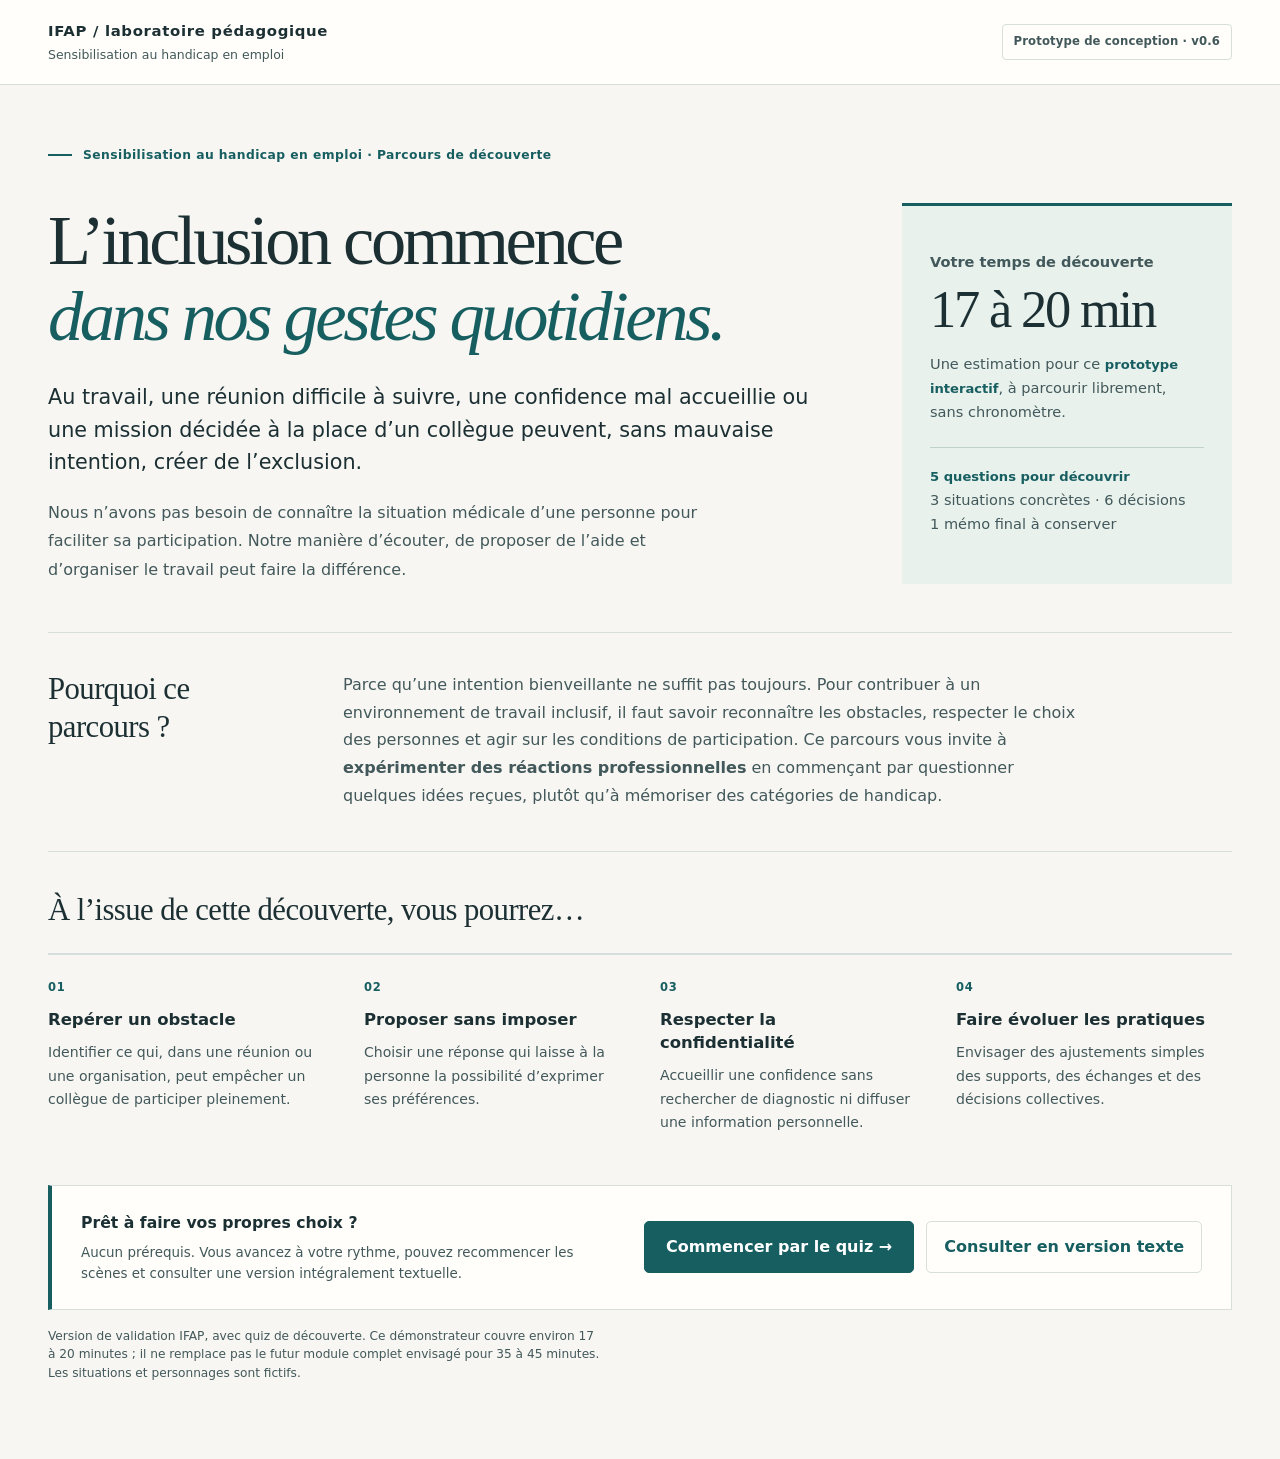
==== index.html @ 066749d4 "Intégrer un quiz de découverte accessible inspiré du diagnostic Kahoot de Jérôme (v0.6)" ====
<!doctype html>
<html lang="fr">
<head>
<meta name="robots" content="noindex,nofollow,noarchive">
<meta name="referrer" content="strict-origin-when-cross-origin">
<meta charset="utf-8">
<meta name="viewport" content="width=device-width,initial-scale=1">
<meta name="color-scheme" content="light">
<meta name="description" content="Prototype IFAP : trois simulations inclusives sur les réflexes professionnels face au handicap, avec alternative textuelle accessible.">
<title>Les gestes qui incluent · laboratoire IFAP v0.6</title>
<style>
/* ======================================================================
   IFAP • v0.4 — système visuel éditorial et accessible
   Organisation : fondations → chrome → lecture → simulation → états → RWD
   Sans ressources réseau, polices payantes ni effets décoratifs superflus.
   ====================================================================== */
:root {
  color-scheme: light;
  --canvas: #f7f6f2;
  --surface: #fffefa;
  --surface-muted: #f0f2ed;
  --ink: #1c3034;
  --ink-soft: #42585a;
  --brand: #175e61;
  --brand-hover: #104c4e;
  --brand-wash: #e8f1ec;
  --border: #d6dfdb;
  --warning: #704c20;
  --warning-wash: #fcf3e5;
  --positive: #195949;
  --positive-wash: #e9f3ec;
  --focus: #a04f05;
  --radius: 13px;
  --max-width: 1240px;
  --font-ui: 'Segoe UI', system-ui, -apple-system, BlinkMacSystemFont, Arial, sans-serif;
  --font-display: 'Iowan Old Style', 'Palatino Linotype', Georgia, serif;
}
*, *::before, *::after { box-sizing: border-box; }
html { scroll-behavior: smooth; }
body { margin: 0; background: var(--canvas); color: var(--ink); font: 400 16px/1.65 var(--font-ui); }
button, input { font: inherit; }
button { cursor: pointer; }
button:disabled { cursor: not-allowed; }
a { color: var(--brand); text-underline-offset: .2em; text-decoration-thickness: 1px; }
a:hover { text-decoration-thickness: 2px; }
:where(a, button, summary):focus-visible { outline: 3px solid var(--focus); outline-offset: 4px; }
[hidden] { display: none !important; }
h1, h2, h3, p { margin-top: 0; }
p { max-width: 72ch; }
h1, h2 { text-wrap: balance; }
.sr-only { position: absolute !important; width: 1px; height: 1px; padding: 0; margin: -1px; overflow: hidden; clip: rect(0, 0, 0, 0); white-space: nowrap; border: 0; }
.skip { position: absolute; top: 0; left: -9999px; padding: 12px 16px; background: #fff; z-index: 50; }
.skip:focus { left: 12px; top: 12px; }

/* En-tête sobre : aucune imitation du logo institutionnel. */
.topbar { background: var(--surface); border-bottom: 1px solid var(--border); }
.bar-inner { max-width: var(--max-width); margin: auto; padding: 19px 28px; display: flex; justify-content: space-between; align-items: center; gap: 20px; }
.brand { display: flex; flex-direction: column; gap: 1px; }
.brand strong { display: block; color: var(--ink); font-size: .93rem; letter-spacing: .045em; font-weight: 780; }
.brand small { display: block; color: var(--ink-soft); font-size: .78rem; }
.version { display: inline-block; color: var(--ink-soft); font-size: .73rem; font-weight: 680; border: 1px solid var(--border); border-radius: 4px; padding: 7px 11px; letter-spacing: .01em; white-space: nowrap; }

/* Introduction éditoriale. */
main { max-width: var(--max-width); margin: 0 auto; padding: 51px 28px 76px; }
.introhead { display: grid; grid-template-columns: minmax(0, 1fr) 246px; align-items: end; gap: 40px; margin: 0 0 34px; }
.kicker { display: flex; align-items: center; gap: 13px; color: var(--brand); font-size: .76rem; font-weight: 750; letter-spacing: .035em; text-transform: none; }
.kicker::before { content: ''; flex: 0 0 27px; height: 2px; background: var(--brand); }
h1 { max-width: 830px; margin: 15px 0 20px; color: var(--ink); font: 400 clamp(3rem, 5.2vw, 5.25rem)/1.08 var(--font-display); letter-spacing: -.047em; }
h1 em { color: var(--brand); font-weight: 400; }
.sub { color: var(--ink-soft); margin: 0; font-size: clamp(1rem, 1.35vw, 1.12rem); line-height: 1.75; max-width: 66ch; }
.access-settings { position: relative; max-width: 270px; justify-self: end; width: 100%; z-index: 10; }
.access-settings summary { list-style: none; padding: 14px 17px; border: 1px solid var(--border); border-radius: 8px; background: var(--surface); color: var(--ink); font-size: .83rem; font-weight: 700; user-select: none; cursor: pointer; }
.access-settings summary::-webkit-details-marker { display: none; }
.access-settings summary::after { content: '⌄'; float: right; font-size: 1.2em; color: var(--brand); margin-left: 12px; line-height: 1; }
.access-settings[open] summary { border-bottom-left-radius: 0; border-bottom-right-radius: 0; border-color: var(--brand); }
.access-settings[open] summary::after { content: '⌃'; }
.tools { background: var(--surface); border: 1px solid var(--brand); border-top: 0; border-radius: 0 0 8px 8px; padding: 8px; display: grid; gap: 6px; }
.tool { padding: 10px 12px; min-height: 43px; text-align: left; border: 1px solid transparent; border-radius: 6px; color: var(--ink); background: transparent; font-size: .84rem; font-weight: 600; }
.tool:hover { background: var(--surface-muted); }
.tool[aria-pressed='true'] { background: var(--brand-wash); border-color: var(--brand); color: var(--brand); }
.tool[aria-pressed='true']::before { content: '✓'; margin-right: 8px; }

/* Avancement sans cartes, étapes assimilables à un sommaire. */
.progress { display: grid; grid-template-columns: 240px minmax(0, 1fr); align-items: center; gap: 30px; padding: 17px 0 14px; border-top: 1px solid var(--border); margin: 0; }
.progress-left strong { display: block; color: var(--ink); font-size: .91rem; font-weight: 730; }
.progress-left span { display: block; margin-top: 1px; color: var(--ink-soft); font-size: .78rem; }
.track { height: 5px; background: #dfe6e1; border-radius: 3px; overflow: hidden; }
.fill { height: 100%; width: 0; background: var(--brand); transition: width .25s ease; }
.chapters { display: grid; grid-template-columns: repeat(4, minmax(0, 1fr)); gap: 0; border-top: 1px solid var(--border); border-bottom: 1px solid var(--border); margin: 9px 0 31px; }
.chapter { position: relative; min-height: 83px; border: 0; border-bottom: 3px solid transparent; border-radius: 0; background: transparent; padding: 14px 18px 15px 0; display: flex; flex-direction: column; align-items: flex-start; justify-content: flex-end; gap: 3px; text-align: left; color: var(--ink-soft); font-size: .95rem; font-weight: 650; }
.chapter::before { content: attr(data-index); font-size: .72rem; font-weight: 720; letter-spacing: .08em; color: var(--ink-soft); }
.chapter:hover { background: rgba(23,94,97,.035); color: var(--ink); }
.chapter[aria-current='step'] { color: var(--brand); border-bottom-color: var(--brand); font-weight: 770; }
.chapter[aria-current='step']::before { color: var(--brand); }
.chapter[data-completed='true']::after { content: '✓'; position: absolute; top: 13px; right: 18px; color: var(--positive); font-size: .86rem; }

/* Panneau principal et visuel : moins d'effet « empilement de cartes ». */
.layout { display: grid; grid-template-columns: minmax(0,1fr) 245px; align-items: start; gap: 30px; }
.card { background: var(--surface); border: 1px solid var(--border); border-radius: var(--radius); overflow: hidden; min-width: 0; box-shadow: 0 14px 38px rgba(27,55,50,.045); }
.cardtop { display: flex; flex-wrap: wrap; justify-content: space-between; gap: 12px; padding: 17px 25px; font-size: .79rem; color: var(--ink-soft); border-bottom: 1px solid var(--border); }
.cardtop strong { color: var(--ink); font-weight: 710; }
#stepCount { color: var(--brand); font-weight: 720; }
.visual { position: relative; background: #e7ece8; width: 100%; aspect-ratio: 1100 / 535; min-height: 375px; overflow: hidden; border-bottom: 1px solid var(--border); }
.visual svg { width: 100%; height: 100%; display: block; filter: saturate(.7); }
.visual[data-effect='adapt'] .projector-before, .visual[data-effect='adapt'] .calendar-before { opacity: 0; }
.projector-after, .calendar-after { opacity: 0; }
.visual[data-effect='adapt'] .projector-after, .visual[data-effect='adapt'] .calendar-after { opacity: 1; }
.person .mouth-neu, .person .mouth-smile, .person .mouth-sad { opacity: 0; }
.person[data-emotion='neutral'] .mouth-neu, .person[data-emotion='smile'] .mouth-smile, .person[data-emotion='concern'] .mouth-sad { opacity: 1; }
.person .arm-left, .person .arm-right { transition: transform .24s ease; transform-box: fill-box; }
.person[data-pose='gesture'] .arm-right { transform: rotate(-22deg); transform-origin: 4px 2px; }
.person[data-pose='withdraw'] .arm-right { transform: rotate(14deg); transform-origin: 2px 0; }
.bubble { position: absolute; z-index: 2; left: 4%; top: 22px; width: min(470px, 56%); padding: 17px 21px 18px; background: #fffefa; color: var(--ink); border: 1px solid #bfcfc9; border-radius: 10px; box-shadow: 0 14px 35px rgba(21,49,48,.09); }
.bubble::after { content: ''; position: absolute; left: 44px; bottom: -8px; width: 15px; height: 15px; background: #fffefa; border-right: 1px solid #bfcfc9; border-bottom: 1px solid #bfcfc9; transform: rotate(45deg); }
.bubble[data-side='right'] { left: auto; right: 4%; }
.bubble[data-side='right']::after { left: auto; right: 47px; }
.bubble[data-side='middle'] { left: 28%; }
.bubblelabel { color: var(--brand); font-size: .73rem; font-weight: 720; letter-spacing: .07em; }
.bubble p { margin: 7px 0 0; font-size: clamp(.98rem, 1.48vw, 1.25rem); line-height: 1.46; font-weight: 630; }
.scene-sign { position: absolute; bottom: 15px; right: 17px; color: #fff; background: rgba(26,55,59,.86); border-radius: 3px; padding: 6px 9px; font-size: .72rem; }

/* Zone de lecture et décisions : une colonne, scan visuel immédiat. */
.content { padding: 29px 34px 34px; }
.scene-kicker { color: var(--brand); font-weight: 760; font-size: .73rem; letter-spacing: .025em; text-transform: none; }
.step-title { margin: 8px 0 9px; color: var(--ink); font: 400 clamp(1.75rem,2.35vw,2.25rem)/1.23 var(--font-display); letter-spacing: -.024em; max-width: 32ch; }
.help { margin: 9px 0 22px; color: var(--ink-soft); font-size: .93rem; line-height: 1.66; max-width: 67ch; }
/* Les répliques graphiques ont un double DOM, conservé pour les lecteurs d'écran. */
.line { position: absolute !important; width: 1px; height: 1px; overflow: hidden; clip: rect(0,0,0,0); white-space: nowrap; margin: -1px; padding: 0; border: 0; }
.text-mode .line { position: static !important; width: auto; height: auto; clip: auto; white-space: normal; overflow: visible; margin: 16px 0; padding: 18px 20px; border: 1px solid var(--border); border-left: 3px solid var(--brand); border-radius: 6px; background: var(--surface-muted); }
.text-mode .line strong { color: var(--brand); }
.text-mode .line p { margin: 5px 0 0; }
.choices { display: grid; grid-template-columns: 1fr; gap: 10px; margin-top: 16px; }
.choice { display: grid; grid-template-columns: 49px minmax(0,1fr) 22px; align-items: center; gap: 14px; width: 100%; min-height: 76px; text-align: left; padding: 16px 20px; border: 1px solid var(--border); border-radius: 9px; background: var(--surface); color: var(--ink); font-size: .97rem; line-height: 1.52; font-weight: 600; }
.choice::after { content: '→'; color: var(--brand); font-size: 1.2rem; font-weight: 400; }
.choice:hover { border-color: var(--brand); background: #f1f6f2; }
.choice:active { background: var(--brand-wash); }
.choice .tag { display: inline-flex; width: 39px; height: 39px; justify-content: center; align-items: center; border: 1px solid var(--border); border-radius: 50%; color: var(--brand); background: transparent; font-size: .84rem; font-weight: 760; }
.choice[data-explored='true'] .tag { background: var(--brand-wash); border-color: #9cbcb2; }
.choice[data-explored='true']::after { content: '↺'; }
.actions { display: flex; align-items: center; gap: 10px; flex-wrap: wrap; margin-top: 25px; }
.button { min-height: 48px; border-radius: 7px; padding: 12px 19px; background: var(--brand); border: 1px solid var(--brand); color: white; font-size: .9rem; font-weight: 700; }
.button:hover { background: var(--brand-hover); }
.button.secondary { border-color: var(--border); background: transparent; color: var(--brand); }
.button.secondary:hover { background: var(--brand-wash); border-color: var(--brand); }
.feedback { background: var(--positive-wash); border-left: 3px solid var(--positive); border-radius: 3px 9px 9px 3px; padding: 19px 21px; margin: 20px 0 0; }
.feedback.warn { background: var(--warning-wash); border-color: #bd8b42; }
.feedback strong { font-size: 1rem; line-height: 1.4; display: block; }
.feedback p { color: var(--ink); margin: 7px 0 0; font-size: .94rem; }
.note { margin-top: 18px; padding: 20px 22px; background: #f9faf7; border: 1px solid var(--border); border-radius: 9px; }
.note h3 { margin: 0 0 6px; font: 400 1.25rem/1.35 var(--font-display); }
.note p { font-size: .89rem; color: var(--ink-soft); }
.note ul { margin: 9px 0 0; padding-left: 22px; font-size: .93rem; }
.tags { display: flex; flex-wrap: wrap; gap: 9px; padding-top: 18px; }
.tags span { border-left: 2px solid var(--brand); padding: 4px 10px; color: var(--brand); background: var(--brand-wash); font-size: .81rem; font-weight: 650; }
.memo { margin-top: 18px; padding: 24px 25px; background: var(--brand-wash); border-left: 3px solid var(--brand); border-radius: 4px 10px 10px 4px; }
.memo h3 { font: 400 1.55rem/1.32 var(--font-display); margin: 0 0 13px; }
.memo ol { margin: 0; padding-left: 23px; }
.memo li + li { margin-top: 8px; }
.disclaimer { margin-top: 19px; padding: 15px; background: var(--warning-wash); color: var(--warning); border-radius: 6px; font-size: .84rem; }

/* Les repères font office de notes marginales, pas d'un dashboard secondaire. */
.aside { display: flex; flex-direction: column; gap: 0; color: var(--ink-soft); }
.asidecard { padding: 21px 0; border-bottom: 1px solid var(--border); }
.asidecard:first-child { padding-top: 0; }
.asidecard h3 { margin: 0 0 12px; font: 400 1.3rem/1.28 var(--font-display); color: var(--ink); }
.asidecard p, .asidecard li { margin: 0; font-size: .87rem; line-height: 1.65; color: var(--ink-soft); }
.asidecard p + p { margin-top: 9px; }
.asidecard ul { margin: 10px 0 0; padding-left: 20px; }
.asidecard li + li { margin-top: 7px; }
.asidecard.mint { padding: 20px 18px; border: 1px solid #bed5cd; border-left: 3px solid var(--brand); background: var(--brand-wash); border-radius: 4px 9px 9px 4px; margin-bottom: 16px; }
.asidecard .count { color: var(--brand); font-size: .75rem; font-weight: 750; letter-spacing: .015em; }
.asidecard .icon { display: none; }
.asidecard:last-child { border-bottom: 0; }
.asidecard:last-child h3 { font: 760 .8rem/1.4 var(--font-ui); color: var(--ink-soft); }
.asidecard:last-child p { font-size: .79rem; }
.aside-details { border-bottom: 1px solid var(--border); padding: 19px 0; }
.aside-details summary { color: var(--ink); font-size: .85rem; font-weight: 760; line-height: 1.55; cursor: pointer; }
.aside-details summary:hover { color: var(--brand); }
.aside-details-content { margin-top: 11px; }
.aside-details p, .aside-details li { color: var(--ink-soft); font-size: .84rem; line-height: 1.62; }
.aside-details p { margin: 0 0 8px; }
.aside-details ul { padding-left: 19px; margin: 7px 0 12px; }
.aside-details li + li { margin-top: 6px; }
.aside-details .aside-caveat { font-size: .78rem; border-top: 1px solid var(--border); padding-top: 12px; }

.transcript { margin: 34px 0 0; background: var(--surface); border: 1px solid var(--border); border-radius: 10px; padding: 20px 25px; }
.transcript summary { font-size: .91rem; font-weight: 740; cursor: pointer; }
.transcript summary:hover { color: var(--brand); }
.transcript p { color: var(--ink-soft); font-size: .9rem; }
.transcript h2 { font: 400 1.75rem/1.25 var(--font-display); margin-top: 26px; }
.transcript h3 { font-size: 1.05rem; margin: 22px 0 8px; }
.transcript ol { padding-left: 21px; }
.transcript li { margin: 0 0 15px; font-size: .91rem; }
.below { border-top: 1px solid var(--border); padding-top: 21px; margin-top: 32px; font-size: .77rem; line-height: 1.75; color: var(--ink-soft); }
.below a { font-weight: 700; }

/* Les trois options restent sans JS tiers et sans enregistrement utilisateur. */
.text-mode .visual { display: none; }
.hc { --canvas:#fff; --surface:#fff; --surface-muted:#fff; --ink:#101719; --ink-soft:#17282a; --brand:#003940; --brand-hover:#002c31; --brand-wash:#e5f7ed; --border:#485e61; --warning:#432b00; --warning-wash:#fff2d1; --positive:#00422e; --positive-wash:#e6f8eb; }
.hc .chapter[aria-current='step'], .hc .button { color: #fff; }
.hc .button.secondary { color: var(--brand); }
.no-motion *, .no-motion *::before, .no-motion *::after { animation: none !important; transition: none !important; scroll-behavior: auto !important; }

@media (max-width: 1100px) {
  .layout { grid-template-columns: minmax(0,1fr) 210px; gap: 20px; }
  .visual { min-height: 315px; }
}
@media (max-width: 900px) {
  .introhead { grid-template-columns: 1fr; gap: 25px; }
  .access-settings { justify-self: start; max-width: 310px; }
  .layout { grid-template-columns: 1fr; }
  .aside { display: grid; grid-template-columns: repeat(2,minmax(0,1fr)); gap: 17px; }
  .asidecard.mint { margin-bottom: 0; }
  .aside-details { border-bottom: 0; align-self: start; }
}
@media (max-width: 620px) {
  .bar-inner { flex-wrap: wrap; padding: 15px 19px; gap: 11px; }
  .brand small { font-size: .76rem; }
  .version { padding: 5px 8px; font-size: .68rem; }
  main { padding: 29px 17px 52px; }
  .introhead { margin-bottom: 26px; gap: 21px; }
  .kicker { font-size: .66rem; letter-spacing: .08em; gap: 9px; }
  .kicker::before { flex-basis: 18px; }
  h1 { margin: 13px 0 16px; font-size: clamp(2.65rem,11vw,3.6rem); letter-spacing: -.04em; }
  .sub { font-size: .97rem; line-height: 1.64; }
  .access-settings { max-width: none; }
  .progress { grid-template-columns: 1fr; gap: 9px; padding: 14px 0 15px; }
  .chapters { grid-template-columns: repeat(2,minmax(0,1fr)); margin-top: 7px; margin-bottom: 22px; }
  .chapter { min-height: 74px; padding: 9px 13px 9px 5px; font-size: .89rem; }
  .layout { gap: 20px; }
  .cardtop { padding: 13px 15px; font-size: .75rem; }
  .visual { min-height: 290px; aspect-ratio: 1.38; }
  .visual svg { width: 100%; height: auto; position: absolute; left: 0; bottom: 0; }
  .bubble, .bubble[data-side='right'], .bubble[data-side='middle'] { top: 10px; left: 10px; right: 10px; width: auto; border-radius: 8px; padding: 11px 13px; }
  .bubble::after, .scene-sign { display: none; }
  .bubble p { font-size: .95rem; line-height: 1.38; margin-top: 3px; }
  .bubblelabel { font-size: .68rem; }
  .content { padding: 23px 19px 24px; }
  .step-title { font-size: 1.65rem; }
  .choices { gap: 9px; }
  .choice { grid-template-columns: 31px minmax(0,1fr) 13px; gap: 11px; padding: 13px 12px; min-height: 75px; font-size: .91rem; }
  .choice .tag { width: 30px; height: 30px; font-size: .72rem; }
  .actions { flex-direction: column; align-items: stretch; }
  .button { width: 100%; }
  .aside { display: block; }
  .asidecard { padding: 19px 0; }
  .aside-details { border-bottom: 1px solid var(--border); }
  .asidecard.mint { margin: 0; }
  .transcript { margin-top: 26px; padding: 17px 19px; }
  .below { margin-top: 25px; }
}
@media (max-width: 360px) {
  main { padding-inline: 12px; }
  h1 { font-size: 2.45rem; }
  .visual { min-height: 268px; }
  .bubble p { font-size: .86rem; }
  .bubble { padding: 9px 11px; }
  .content { padding-inline: 15px; }
}
@media (prefers-reduced-motion: reduce) {
  *, *::before, *::after { scroll-behavior: auto !important; animation: none !important; transition: none !important; }
}
@media (forced-colors: active) {
  .choice, .button, .tool, .chapter { border: 1px solid CanvasText; }
  .choice:focus-visible { outline: 3px solid Highlight; }
  .chapter[aria-current='step'] { border-bottom: 4px solid Highlight; }
  .track { border: 1px solid CanvasText; }
}
@media print {
  .topbar, .tools, .access-settings, .visual, .chapters, .choices, .actions, .aside, .progress { display: none !important; }
  body, .card, .transcript { background: #fff !important; color: #000 !important; }
  main { max-width: none; }
  .layout { display: block; }
  .card, .transcript { border: none; box-shadow: none; }
  .transcript > div { display: block !important; }
  .line { position: static !important; width: auto; height: auto; overflow: visible; clip: auto; white-space: normal; }
}

/* ------------------------------------------------------------
   Écran d'accueil pédagogique — affiché avant les simulations.
   Lisibilité, posture inclusive et information concrète.
   ------------------------------------------------------------ */
.welcome-page { padding: 9px 0 0; }
.welcome-meta { display: flex; flex-wrap: wrap; align-items: center; gap: 11px; font-size: .77rem; font-weight: 720; color: var(--brand); letter-spacing: .035em; }
.welcome-meta::before { content: ''; width: 24px; height: 2px; flex: 0 0 24px; background: currentColor; }
.welcome-hero { display: grid; grid-template-columns: minmax(0,1fr) minmax(245px,330px); gap: clamp(35px,6vw,94px); align-items: end; padding: 38px 0 48px; border-bottom: 1px solid var(--border); }
.welcome-copy h1 { max-width: 750px; margin: 0 0 27px; font: 400 clamp(3.2rem,5.5vw,5.85rem)/1.07 var(--font-display); letter-spacing: -.048em; }
.welcome-copy h1 em { font-weight: 400; font-style: italic; color: var(--brand); }
.welcome-lead { font-size: clamp(1.14rem,1.62vw,1.39rem); line-height: 1.57; font-weight: 490; color: var(--ink); max-width: 58ch; margin-bottom: 20px; }
.welcome-explain { font-size: 1rem; line-height: 1.78; color: var(--ink-soft); max-width: 67ch; margin-bottom: 0; }
.welcome-metric { border-top: 3px solid var(--brand); background: var(--brand-wash); padding: 25px 28px 29px; align-self: stretch; display: flex; flex-direction: column; justify-content: center; }
.welcome-metric-label { margin: 0; color: var(--brand); font-size: .8rem; font-weight: 760; }
.welcome-duration { display: block; font: 400 clamp(2.8rem,4.1vw,4.3rem)/1.13 var(--font-display); letter-spacing: -.042em; margin: 6px 0 12px; color: var(--ink); white-space: nowrap; }
.welcome-metric p { font-size: .91rem; line-height: 1.67; color: var(--ink-soft); margin-bottom: 0; }
.welcome-metric-rule { border-top: 1px solid #bfd3ca; margin: 22px 0 16px; }
.welcome-metric strong:not(.welcome-duration) { color: var(--brand); font-size: .82rem; }
.welcome-metric .welcome-duration { color: var(--ink); font-size: clamp(2.8rem,4.1vw,4.3rem); }
.welcome-purpose { display: grid; grid-template-columns: 250px minmax(0,1fr); gap: 45px; padding: 38px 0 41px; border-bottom: 1px solid var(--border); }
.welcome-purpose h2, .welcome-objectives h2 { font: 400 clamp(1.7rem,2.4vw,2.3rem)/1.22 var(--font-display); letter-spacing: -.018em; margin-bottom: 16px; }
.welcome-purpose p { color: var(--ink-soft); font-size: 1rem; line-height: 1.73; margin-bottom: 0; }
.welcome-objectives { padding: 40px 0 0; }
.welcome-objectives h2 { margin-bottom: 24px; }
.welcome-goals { display: grid; grid-template-columns: repeat(4,minmax(0,1fr)); gap: 0; list-style: none; margin: 0; padding: 0; }
.welcome-goals li { border-top: 2px solid var(--border); padding: 18px 23px 15px 0; min-width: 0; }
.welcome-goals li+li { padding-left: 20px; }
.welcome-goals li span { display: inline-block; font-size: .72rem; font-weight: 760; color: var(--brand); letter-spacing: .06em; margin-bottom: 11px; }
.welcome-goals li strong { font-size: 1.03rem; line-height: 1.4; font-weight: 770; display: block; color: var(--ink); }
.welcome-goals li p { margin: 10px 0 0; color: var(--ink-soft); font-size: .88rem; line-height: 1.67; }
.welcome-action { display: flex; flex-wrap: wrap; gap: 18px 29px; align-items: center; justify-content: space-between; background: var(--surface); border: 1px solid var(--border); border-left: 4px solid var(--brand); margin: 35px 0 0; padding: 24px 29px; }
.welcome-action-copy { flex: 1 1 320px; }
.welcome-action-copy strong { display: block; font-size: .98rem; font-weight: 760; }
.welcome-action-copy p { margin: 6px 0 0; color: var(--ink-soft); font-size: .84rem; line-height: 1.6; }
.welcome-controls { display: flex; flex-wrap: wrap; gap: 12px; align-items: center; justify-content: flex-end; }
.welcome-start { background: var(--brand); color: #fff; border: 1px solid var(--brand); border-radius: 5px; min-height: 50px; padding: 12px 21px; font-weight: 740; }
.welcome-start:hover { background: var(--brand-hover); }
.welcome-text { background: transparent; color: var(--brand); border: 1px solid var(--border); border-radius: 5px; min-height: 50px; padding: 12px 17px; font-weight: 700; }
.welcome-text:hover { background: var(--brand-wash); }
.welcome-disclaimer { margin: 17px 0 0; font-size: .76rem; color: var(--ink-soft); line-height: 1.55; }
.experience-back { margin: -12px 0 20px; }
.experience-back button { color: var(--brand); background: transparent; border: 0; border-bottom: 1px solid transparent; border-radius: 0; padding: 7px 0; min-height: 44px; font-size: .85rem; font-weight: 730; }
.experience-back button:hover { border-bottom-color: currentColor; }
@media (max-width: 1000px) {
  .welcome-hero { grid-template-columns: minmax(0,1fr) 265px; gap: 30px; }
  .welcome-purpose { grid-template-columns: 190px minmax(0,1fr); gap: 25px; }
  .welcome-goals { grid-template-columns: repeat(2,minmax(0,1fr)); column-gap: 20px; row-gap: 12px; }
  .welcome-goals li+li { padding-left: 0; }
}
@media (max-width: 720px) {
  .welcome-hero { grid-template-columns: 1fr; padding: 29px 0 33px; gap: 29px; }
  .welcome-copy h1 { font-size: clamp(2.8rem,9.6vw,4.5rem); margin-bottom: 20px; }
  .welcome-lead { font-size: 1.13rem; }
  .welcome-metric { padding: 21px 24px; }
  .welcome-metric .welcome-duration { font-size: 3.35rem; }
  .welcome-purpose { grid-template-columns: 1fr; gap: 0; padding: 28px 0; }
  .welcome-purpose h2 { margin-bottom: 11px; }
  .welcome-objectives { padding-top: 31px; }
  .welcome-goals { grid-template-columns: 1fr; row-gap: 0; }
  .welcome-goals li { padding: 17px 0 21px; }
  .welcome-goals li p { margin-top: 5px; }
  .welcome-action { padding: 19px 17px; margin-top: 21px; }
  .welcome-controls { justify-content: stretch; width: 100%; }
  .welcome-controls button { width: 100%; }
}
@media (max-width: 360px) {
  .welcome-copy h1 { font-size: 2.65rem; }
  .welcome-metric .welcome-duration { font-size: 3.1rem; }
  .welcome-meta { font-size: .67rem; }
}
@media (forced-colors: active) {
  .welcome-metric, .welcome-action { border: 1px solid CanvasText; }
  .welcome-start, .welcome-text { border: 1px solid ButtonText; }
}

/* Quiz de découverte : profondeur pédagogique sans pression temporelle. */
.discovery-page { max-width: 1110px; margin-inline: auto; padding: 22px 0 40px; }
.discovery-back { border: 0; padding: 10px 0; min-height: 44px; background: transparent; color: var(--brand); font-size: .87rem; font-weight: 700; }
.discovery-back:hover { text-decoration: underline; text-underline-offset: 4px; }
.discovery-kicker { font-size: .76rem; color: var(--brand); font-weight: 770; letter-spacing: .055em; margin: 18px 0 11px; }
.discovery-intro { display:grid; grid-template-columns: minmax(0,1fr) 260px; gap: clamp(26px,4vw,64px); align-items: end; padding-bottom: 31px; border-bottom:1px solid var(--border); }
.discovery-intro h1 { font: 400 clamp(2.55rem,4.5vw,4.5rem)/1.1 var(--font-display); letter-spacing: -.039em; max-width: 730px; margin: 0 0 15px; }
.discovery-intro h1 em { color:var(--brand); font-weight:400; }
.discovery-intro p { color:var(--ink-soft); line-height:1.69; margin:0; }
.discovery-metric { padding: 22px; background:var(--brand-wash); border-top:3px solid var(--brand); }
.discovery-metric strong { display:block; font-size:1.03rem; color:var(--ink); margin-bottom:8px; }
.discovery-metric p { font-size:.85rem; }
.quiz-section { padding-top:30px; }
.quiz-progress { display:flex; align-items:center; gap:20px; flex-wrap:wrap; margin-bottom:18px; }
.quiz-progress strong { font-size:.87rem; white-space:nowrap; }
.quiz-progress progress { appearance:none; border:0; border-radius:100px; overflow:hidden; width: min(300px, 60vw); height: 9px; background:#d9e7e1; }
.quiz-progress progress::-webkit-progress-bar { background:#d9e7e1; }
.quiz-progress progress::-webkit-progress-value { background:var(--brand); }
.quiz-progress progress::-moz-progress-bar { background:var(--brand); }
.quiz-kicker { font-size:.75rem; font-weight:750; color:var(--brand); margin:20px 0 8px; }
.quiz-question { font:400 clamp(1.6rem,2.8vw,2.55rem)/1.2 var(--font-display); letter-spacing:-.02em; max-width: 800px; margin: 0 0 25px; }
.quiz-options { display:grid; grid-template-columns:1fr 1fr; gap:12px; }
.quiz-option { display:grid; grid-template-columns:42px 1fr; text-align:left; align-items:center; gap:14px; border:1px solid var(--border); background:var(--surface); color:var(--ink); border-radius:8px; padding:18px; min-height:82px; line-height:1.5; font-size:.95rem; transition:background-color .15s ease, border-color .15s ease; }
.quiz-option:hover:not(:disabled) { background:var(--brand-wash); border-color:var(--brand); }
.quiz-option:disabled { cursor:default; opacity:1; }
.quiz-letter { display:grid; place-items:center; width:36px; height:36px; background:var(--surface-muted); color:var(--brand); font-weight:800; border-radius:6px; }
.quiz-option[data-answer="chosen"] { border-color:var(--brand); background:var(--brand-wash); border-width:2px; }
.quiz-option[data-answer="expected"] { border-color:#30775d; background:#eaf3ed; }
.quiz-feedback { background:var(--brand-wash); border-left:4px solid var(--brand); padding:19px 22px; margin-top:22px; border-radius:3px; }
.quiz-feedback[data-tone="adjust"] { background:#faf1e6; border-color:#9a612d; }
.quiz-feedback h3 { margin:0 0 8px; font-size:1.06rem; }
.quiz-feedback p { margin:0; line-height:1.68; max-width:81ch; }
.quiz-actions { display:flex; align-items:center; flex-wrap:wrap; gap:13px; margin:24px 0 0; }
.quiz-primary { background:var(--brand); color:#fff; border:1px solid var(--brand); border-radius:5px; padding:13px 19px; min-height:49px; font-weight:730; }
.quiz-primary:hover { background:var(--brand-hover); }
.quiz-secondary { border:1px solid var(--border); background:transparent; color:var(--brand); border-radius:5px; padding:13px 19px; min-height:49px; font-weight:730; }
.quiz-secondary:hover { background:var(--brand-wash); }
.quiz-note { font-size:.82rem; color:var(--ink-soft); margin:21px 0 0; }
.quiz-summary { background:var(--surface); border:1px solid var(--border); padding:clamp(25px,4vw,44px); margin-top:30px; }
.quiz-summary h2 { font:400 clamp(2rem,3.6vw,3.25rem)/1.16 var(--font-display); margin:0 0 17px; }
.quiz-summary p { max-width:75ch; }
.quiz-takeaways { display:grid; grid-template-columns:1fr 1fr; gap:13px 25px; margin:25px 0 29px; padding:0; list-style:none; }
.quiz-takeaways li { border-top:1px solid var(--border); padding:14px 0 0; }
.quiz-takeaways strong { color:var(--brand); display:block; margin-bottom:6px; }
.quiz-takeaways span { color:var(--ink-soft); font-size:.91rem; }
.quiz-families { background:var(--brand-wash); padding:18px 22px; margin:23px 0; }
.quiz-families summary { font-weight:800; cursor:pointer; }
.quiz-families ul { margin:14px 0 0; padding-left:20px; }
.quiz-families li+li { margin-top:8px; }
.quiz-text-version { margin: 23px 0; border-top:1px solid var(--border); border-bottom:1px solid var(--border); padding:15px 0; }
.quiz-text-version summary { cursor:pointer; font-size:.92rem; font-weight:700; color:var(--brand); }
.quiz-text-version ol { padding-left:23px; }
.quiz-text-version li { margin: 13px 0; }
.quiz-text-version p { margin:5px 0; }
body.hc .quiz-option, body.hc .quiz-summary { border-color:var(--ink); }
@media(max-width:770px) { .discovery-intro { grid-template-columns:1fr; gap:18px; } .quiz-options, .quiz-takeaways { grid-template-columns:1fr; } .quiz-option { min-height:74px; } }
@media(max-width:410px) { .quiz-option { padding:13px; grid-template-columns:36px 1fr; } .discovery-intro h1 { font-size:2.55rem; } .quiz-progress progress { width:100%; } }
@media(prefers-reduced-motion: reduce) { .quiz-option { transition:none; } }
@media(forced-colors: active) { .quiz-option, .quiz-summary, .quiz-feedback { border:1px solid CanvasText; } .quiz-option[data-answer="chosen"] { outline:3px solid Highlight; } }
@media print { .quiz-options,.quiz-actions,.quiz-progress,.discovery-back { display:none; } .quiz-text-version { display:block; } }

</style>
</head>
<body>
<a class="skip" id="skipMain" href="#welcomeTitle">Aller à la présentation du parcours</a>
<a class="skip" id="skipTranscript" href="#fullTranscript" hidden>Consulter l’intégralité des situations en texte</a>
<header class="topbar"><div class="bar-inner"><div class="brand"><strong>IFAP / laboratoire pédagogique</strong><small>Sensibilisation au handicap en emploi</small></div><span class="version">Prototype de conception · v0.6</span></div></header>
<main>
<section class="welcome-page" id="welcomePage" aria-labelledby="welcomeTitle">
  <div class="welcome-meta">Sensibilisation au handicap en emploi · Parcours de découverte</div>
  <div class="welcome-hero">
    <div class="welcome-copy">
      <h1 id="welcomeTitle" tabindex="-1">L’inclusion commence <em>dans nos gestes quotidiens.</em></h1>
      <p class="welcome-lead">Au travail, une réunion difficile à suivre, une confidence mal accueillie ou une mission décidée à la place d’un collègue peuvent, sans mauvaise intention, créer de l’exclusion.</p>
      <p class="welcome-explain">Nous n’avons pas besoin de connaître la situation médicale d’une personne pour faciliter sa participation. Notre manière d’écouter, de proposer de l’aide et d’organiser le travail peut faire la différence.</p>
    </div>
    <aside class="welcome-metric" aria-label="Durée et format du parcours">
      <p class="welcome-metric-label">Votre temps de découverte</p>
      <strong class="welcome-duration">17 à 20 min</strong>
      <p>Une estimation pour ce <strong>prototype interactif</strong>, à parcourir librement, sans chronomètre.</p>
      <div class="welcome-metric-rule" aria-hidden="true"></div>
      <p><strong>5 questions pour découvrir</strong><br>3 situations concrètes · 6 décisions<br>1 mémo final à conserver</p>
    </aside>
  </div>
  <section class="welcome-purpose" aria-labelledby="welcomeWhy">
    <h2 id="welcomeWhy">Pourquoi ce parcours&nbsp;?</h2>
    <p>Parce qu’une intention bienveillante ne suffit pas toujours. Pour contribuer à un environnement de travail inclusif, il faut savoir reconnaître les obstacles, respecter le choix des personnes et agir sur les conditions de participation. Ce parcours vous invite à <strong>expérimenter des réactions professionnelles</strong> en commençant par questionner quelques idées reçues, plutôt qu’à mémoriser des catégories de handicap.</p>
  </section>
  <section class="welcome-objectives" aria-labelledby="welcomeObjectives">
    <h2 id="welcomeObjectives">À l’issue de cette découverte, vous pourrez…</h2>
    <ol class="welcome-goals">
      <li><span>01</span><strong>Repérer un obstacle</strong><p>Identifier ce qui, dans une réunion ou une organisation, peut empêcher un collègue de participer pleinement.</p></li>
      <li><span>02</span><strong>Proposer sans imposer</strong><p>Choisir une réponse qui laisse à la personne la possibilité d’exprimer ses préférences.</p></li>
      <li><span>03</span><strong>Respecter la confidentialité</strong><p>Accueillir une confidence sans rechercher de diagnostic ni diffuser une information personnelle.</p></li>
      <li><span>04</span><strong>Faire évoluer les pratiques</strong><p>Envisager des ajustements simples des supports, des échanges et des décisions collectives.</p></li>
    </ol>
  </section>
  <div class="welcome-action">
    <div class="welcome-action-copy"><strong>Prêt à faire vos propres choix&nbsp;?</strong><p>Aucun prérequis. Vous avancez à votre rythme, pouvez recommencer les scènes et consulter une version intégralement textuelle.</p></div>
    <div class="welcome-controls">
      <button type="button" class="welcome-start" id="beginExperience">Commencer par le quiz <span aria-hidden="true">→</span></button>
      <button type="button" class="welcome-text" id="readExperience">Consulter en version texte</button>
    </div>
  </div>
  <p class="welcome-disclaimer">Version de validation IFAP, avec quiz de découverte. Ce démonstrateur couvre environ 17 à 20 minutes&nbsp;; il ne remplace pas le futur module complet envisagé pour 35 à 45 minutes. Les situations et personnages sont fictifs.</p>
</section>

<!-- Diagnostic de découverte : adaptation originale du format Kahoot du dossier de Jérôme,
     sans pourcentages non vérifiés ni compétition chronométrée. -->
<section class="discovery-page" id="discoveryPage" aria-labelledby="discoveryTitle" hidden>
  <button type="button" id="discoveryBack" class="discovery-back">← Revoir l’introduction</button>
  <div class="discovery-intro">
    <div>
      <p class="discovery-kicker">Étape 1 · Découvrir et questionner ses représentations</p>
      <h1 id="discoveryTitle" tabindex="-1">Vrai, faux… <em>ou plus nuancé&nbsp;?</em></h1>
      <p>Avant d’entrer dans les situations, testez cinq idées reçues sur le handicap au travail. Il ne s’agit pas de vous noter, mais de découvrir ce qui change notre regard.</p>
    </div>
    <aside class="discovery-metric"><strong>5 questions · environ 4 à 5 minutes</strong><p>Aucun chronomètre. Aucune compétition. Chaque réponse est expliquée, et vous pouvez continuer à votre rythme.</p></aside>
  </div>
  <section id="quizSection" class="quiz-section" aria-labelledby="quizQuestion">
    <div class="quiz-progress"><strong id="quizProgressText">Question 1 sur 5</strong><progress id="quizProgress" max="5" value="0">0 sur 5</progress></div>
    <p class="quiz-kicker" id="quizTopic">Représentations</p>
    <h2 class="quiz-question" id="quizQuestion" tabindex="-1">Question de découverte</h2>
    <div class="quiz-options" id="quizOptions" role="group" aria-labelledby="quizQuestion"></div>
    <div class="quiz-feedback" id="quizFeedback" role="region" aria-labelledby="quizFeedbackTitle" tabindex="-1" hidden>
      <h3 id="quizFeedbackTitle"></h3><p id="quizFeedbackText"></p>
    </div>
    <div class="quiz-actions"><button type="button" id="quizNext" class="quiz-primary" hidden>Question suivante →</button><button type="button" id="quizSkip" class="quiz-secondary">Passer aux mises en situation</button></div>
    <p class="quiz-note">Ce questionnaire reprend les thèmes proposés par Jérôme Caneva, sans reproduire ses chiffres non vérifiés ni ses questions juridiques en l’état.</p>
  </section>
  <section class="quiz-summary" id="quizSummary" aria-labelledby="quizSummaryTitle" hidden>
    <p class="discovery-kicker">Cinq repères essentiels</p>
    <h2 id="quizSummaryTitle" tabindex="-1">Ce que l’on retient avant d’agir</h2>
    <p>Le handicap ne se résume ni à une apparence ni à un diagnostic. Les conditions de travail peuvent créer des obstacles ou, au contraire, rendre la participation possible. L’objectif n’est pas d’étiqueter les personnes&nbsp;: c’est d’adapter les pratiques.</p>
    <ol class="quiz-takeaways">
      <li><strong>Ne pas présumer</strong><span>Une situation de handicap peut ne pas être apparente.</span></li>
      <li><strong>Observer le contexte</strong><span>Les tâches et l’environnement influencent les obstacles.</span></li>
      <li><strong>Respecter la diversité</strong><span>Les situations et les besoins varient selon les personnes.</span></li>
      <li><strong>Demander, sans diagnostiquer</strong><span>La personne est la mieux placée pour exprimer ses besoins.</span></li>
    </ol>
    <details class="quiz-families"><summary>Pour aller plus loin : six grandes familles de situations</summary><ul>
      <li><strong>Motrices&nbsp;:</strong> déplacements, mouvements, préhension ou posture.</li>
      <li><strong>Sensorielles&nbsp;:</strong> vision, audition et accès à l’information.</li>
      <li><strong>Cognitives&nbsp;:</strong> attention, lecture, mémoire ou organisation.</li>
      <li><strong>Psychiques&nbsp;:</strong> fonctionnement et vécu pouvant varier selon les contextes.</li>
      <li><strong>Intellectuelles ou mentales&nbsp;:</strong> compréhension et adaptation à certaines tâches.</li>
      <li><strong>Maladies invalidantes&nbsp;:</strong> fatigue, symptômes fluctuants ou contraintes de soins.</li>
    </ul><p>Ces familles sont des repères pédagogiques, pas des étiquettes à attribuer à des collègues. Les besoins ne se déduisent pas d’une catégorie.</p></details>
    <div class="quiz-actions"><button type="button" id="quizStartScenes" class="quiz-primary">Explorer les trois situations →</button><button type="button" id="quizRestart" class="quiz-secondary">Recommencer les cinq questions</button></div>
  </section>
  <details class="quiz-text-version" id="quizTextVersion"><summary>Lire les cinq questions et leurs explications en version texte</summary><div id="quizTextBody"></div></details>
</section>

<div id="experience" hidden aria-label="Parcours interactif de sensibilisation">
<div class="experience-back"><button type="button" id="returnIntroduction">← Revoir l’introduction</button> <button type="button" id="returnDiscovery">Revoir les idées reçues →</button></div>

<div class="introhead">
  <div class="introcopy">
    <div class="kicker">Trois situations, six décisions</div>
    <h1 id="experienceTitle" tabindex="-1">L’inclusion se joue <em>dans nos choix.</em></h1>
    <p class="sub">Une réunion, une confidence, une mission : trois moments ordinaires du travail. À chaque étape, choisissez une réaction et découvrez ce qu’elle change pour les autres.</p>
  </div>
  <details class="access-settings" id="displaySettings">
    <summary>Options d’accessibilité</summary>
    <div class="tools" role="group" aria-label="Options de consultation">
      <button type="button" class="tool" id="textMode" aria-pressed="false">Version texte intégrale</button>
      <button type="button" class="tool" id="contrastMode" aria-pressed="false">Contraste renforcé</button>
      <button type="button" class="tool" id="motionMode" aria-pressed="false">Limiter les animations</button>
    </div>
  </details>
</div>
<div class="progress" aria-label="Progression du parcours">
  <div class="progress-left"><strong id="progressText">Découverte du parcours</strong><span id="progressSub">Environ 17 à 20 minutes</span></div>
  <div class="track" id="progressTrack" role="progressbar" aria-label="Situations achevées" aria-valuemin="0" aria-valuemax="100" aria-valuenow="0"><div class="fill" id="progressFill"></div></div>
</div>
<nav class="chapters" aria-label="Choisir une situation">
  <button type="button" class="chapter" data-index="01" data-nav="0" id="nav0" aria-current="step">La réunion</button>
  <button type="button" class="chapter" data-index="02" data-nav="1" id="nav1">La confidence</button>
  <button type="button" class="chapter" data-index="03" data-nav="2" id="nav2">La mission</button>
  <button type="button" class="chapter" data-index="04" data-nav="3" id="nav3">Les réflexes</button>
</nav>
<div class="layout">
<section class="card" aria-label="Simulation en cours"><div class="cardtop"><strong id="contextTitle">Service public · réunion d’équipe</strong><span id="stepCount">Présentation</span></div>
<div class="visual" id="visual" data-effect="none" aria-hidden="true"><div id="artStage"></div><div id="bubble" class="bubble" data-side="left"><div id="bubbleName" class="bubblelabel">Votre mission</div><p id="bubbleText">Observer une situation et choisir une réaction.</p></div><div class="scene-sign">Scène illustrée · personnages fictifs</div></div>
<div class="content" id="activeStep"><div class="scene-kicker" id="sceneKicker">Situation 1</div><h2 id="stepTitle" class="step-title" tabindex="-1">Vous allez participer à une réunion.</h2><div class="line" id="dialogue"><strong id="dialogueName">Votre mission</strong><p id="dialogueText">Observez la situation, puis choisissez comment intervenir.</p></div><p class="help" id="help">Le contenu est aussi disponible en version texte intégrale, sans animation.</p>
<div class="choices" id="choices" hidden></div>
<div id="result" hidden><div class="feedback" id="feedback" role="group" aria-label="Retour pédagogique"><strong id="feedbackTitle"></strong><p id="feedbackText"></p></div></div>
<div class="note" id="note" hidden><h3 id="noteTitle">Document de travail</h3><p id="noteDesc"></p><ul id="noteList"></ul></div>
<div id="debrief" hidden><div class="feedback"><strong>Le réflexe à retenir</strong><p id="debriefText"></p></div><div class="tags" id="debriefTags"></div></div>
<div id="finish" hidden><div class="memo"><h3>Les six réflexes que vous pouvez réutiliser</h3><ol><li>Demander quels besoins ou modalités conviennent, sans présumer.</li><li>Respecter l’autonomie et les choix des personnes.</li><li>Ne pas exiger de diagnostic ou d’information intime.</li><li>Respecter la confidentialité des échanges.</li><li>Anticiper des supports et organisations accessibles.</li><li>Orienter, si nécessaire, vers les interlocuteurs compétents sans promettre de droits particuliers.</li></ol></div><p id="statsLine"></p><p class="disclaimer">Démonstrateur pédagogique : les personnes, situations et documents sont fictifs. La validation par les acteurs concernés, un audit d’accessibilité humain et la recette Moodle restent indispensables.</p></div>
<div class="actions" id="actions"><button id="primary" class="button" type="button">Commencer</button><button id="secondary" class="button secondary" type="button" hidden>Revenir</button><button id="tertiary" class="button secondary" type="button" hidden>Autre choix</button></div>
<p class="sr-only" id="liveStatus" role="status" aria-live="polite" aria-atomic="true"></p></div></section>
<aside class="aside" aria-label="Repères du parcours">
  <section class="asidecard mint"><h3>Votre rôle dans la scène</h3><p id="roleText">Vous êtes Alex, membre de l’équipe.</p><p class="count" id="countText">Situation 1 sur 3 · 2 décisions</p></section>
  <details class="aside-details"><summary>Comment fonctionne cette expérience ?</summary><div class="aside-details-content"><p>Une intention peut être utile… ou créer un obstacle. Comparez les réponses et leurs conséquences.</p><ul><li>Vous avancez à votre rythme.</li><li>Vous pouvez explorer d’autres choix.</li><li>Aucune information de santé n’est demandée.</li></ul><p class="aside-caveat">Scènes fictives, sans collecte. Dialogues et accessibilité à valider avant diffusion.</p></div></details>
</aside>
</div>
<details id="fullTranscript" class="transcript"><summary>Consulter l’intégralité du parcours, les réponses et leurs conséquences, sans animation</summary><p>Vous pouvez lire toutes les situations sans passer par les interactions. Le scénario, les trois réponses, les réactions et les explications sont intégralement présentés.</p><div id="transcriptBody"></div></details>
<footer class="below">IFAP · prototype éditorial v0.5 · consultation hors ligne, sans collecte nominative · sensibilisation, non conseil juridique ou médical · <a href="https://openclassrooms.com/fr/courses/4537876-developpez-une-entreprise-plus-inclusive-envers-le-handicap" target="_blank" rel="noopener noreferrer">Ressource OpenClassrooms pour approfondir (contexte juridique métropolitain)</a>.</footer>
</div>
</main>
<script>
(()=>{'use strict';
/* Données pédagogiques préservées : aucune réécriture des six décisions. */
const data=[{"title":"Une réunion pour tous","theme":"Rendre les supports accessibles","tag":"Situation 1 · La réunion","location":"Service public · salle de réunion","role":"Vous êtes Alex, membre de l’équipe.","intro":[["Sam","J’ai envoyé les diapositives ce matin. On va les parcourir rapidement, nous avons vingt minutes."],["Léa","Je n’arrive pas à lire le tableau projeté. Est-ce qu’on peut consulter les informations autrement ?"]],"steps":[{"question":"Comment réagissez-vous à la demande de Léa ?","help":"Choisissez ce que vous diriez en réunion. Vous pourrez essayer d’autres réponses.","options":[{"label":"Je peux lire chaque ligne à haute voix, comme ça on ira plus vite.","reaction":"Merci, mais j’aimerais pouvoir retrouver les informations et intervenir pendant la discussion.","title":"Une aide proposée sans vérifier le besoin","feedback":"Lire à voix haute peut aider dans certains contextes. Ici, cela ne garantit pas à Léa l’accès autonome au support. Demandez plutôt quelle modalité lui convient.","good":false,"pose":"concern","effect":"none"},{"label":"Tu préfères qu’on agrandisse l’affichage ou que je partage une version lisible ?","reaction":"Le document partagé me conviendrait. Je pourrai suivre les échanges et donner mon avis.","title":"Laisser le choix de la modalité","feedback":"Cette réponse respecte l’autonomie de Léa et traite l’obstacle : le support. Aucune information personnelle ou médicale n’est demandée.","good":true,"pose":"smile","effect":"adapt"},{"label":"On t’enverra un résumé après la réunion.","reaction":"Je pourrai le lire, mais les décisions auront déjà été prises sans ma participation.","title":"Une participation remise à plus tard","feedback":"Un compte rendu est utile, mais ne remplace pas la possibilité de contribuer pendant la réunion. Cherchez d’abord un ajustement réalisable tout de suite.","good":false,"pose":"concern","effect":"none"}]},{"question":"Et pour les prochaines réunions ?","help":"Vous pouvez améliorer l’organisation sans demander à Léa de se justifier.","options":[{"label":"Préparer uniquement une impression papier en petits caractères.","reaction":"Sur le papier, j’ai encore du mal à retrouver certaines informations.","title":"Un support unique ne répond pas à toutes les situations","feedback":"Une simple impression ne garantit pas l’accessibilité. Prévoir plusieurs formats utilisables permet aux membres de l’équipe de choisir.","good":false,"pose":"concern","effect":"none"},{"label":"Demander à Léa de vous expliquer précisément son problème de santé.","reaction":"Je préfère qu’on parle du document et de la façon de travailler ensemble.","title":"Ne pas exiger de diagnostic","feedback":"Les besoins d’usage peuvent être discutés sans connaître l’état de santé d’un collègue. Restez centré sur l’activité et les supports.","good":false,"pose":"concern","effect":"none"},{"label":"Diffuser l’ordre du jour et un document structuré à l’avance, puis proposer plusieurs façons de le consulter.","reaction":"Avec les informations avant la réunion, je peux préparer mes remarques. C’est plus simple pour tout le monde.","title":"Anticiper l’accessibilité pour le collectif","feedback":"Vous agissez sur l’organisation plutôt que sur une personne. C’est un réflexe transférable à toutes les réunions.","good":true,"pose":"smile","effect":"adapt"}]}],"take":"Un support accessible permet de participer maintenant, pas seulement de recevoir une information après coup.","takeTags":["Demander sans présumer","Partager un support lisible","Anticiper les réunions"],"noteTitle":"Version structurée du support fictif","note":"Exemple pédagogique fictif de document partageable pendant la réunion","noteItems":["Objet : points du service à examiner ensemble","Décision attendue : définir des priorités communes","Prochaine action : confirmer les responsabilités et les échéances"]},{"title":"Une confidence à respecter","theme":"Confidentialité et autonomie","tag":"Situation 2 · La confidence","location":"Service public · échange entre collègues","role":"Vous êtes Noé, collègue de Camille.","intro":[["Camille","Ces derniers temps, certaines journées sont plus difficiles. J’aurais besoin de mieux organiser les échéances, mais je ne souhaite pas en parler à toute l’équipe."],["Noé","Merci de me faire confiance. Comment pouvons-nous avancer sans te mettre mal à l’aise ?"]],"steps":[{"question":"Que répondez-vous à Camille ?","help":"Elle partage une difficulté au travail, pas une invitation à questionner sa santé.","options":[{"label":"On peut regarder ensemble les priorités et ce que tu souhaites adapter, sans entrer dans les détails personnels.","reaction":"Oui. J’aimerais qu’on commence par organiser nos échéances.","title":"Écouter sans demander d’explications médicales","feedback":"Camille choisit ce qu’elle souhaite partager. Vous pouvez parler de la charge de travail et des modalités pratiques sans rechercher un diagnostic.","good":true,"pose":"smile","effect":"adapt"},{"label":"Tu as quelle maladie exactement ? Il faut que je comprenne pour pouvoir t’aider.","reaction":"Je ne suis pas prête à en parler. Je pensais qu’on pouvait simplement discuter de l’organisation.","title":"Une question intrusive","feedback":"Un collègue n’a pas à obtenir une information médicale pour proposer un échange sur l’organisation. Laissez à Camille la maîtrise de sa parole.","good":false,"pose":"concern","effect":"none"},{"label":"Je vais prévenir toute l’équipe pour que chacun fasse attention à toi.","reaction":"Je t’avais justement demandé de ne pas en parler aux autres.","title":"Une confidentialité non respectée","feedback":"L’intention d’aider ne justifie pas de diffuser une confidence. Discuter de solutions ne suppose pas de rendre publique la situation personnelle.","good":false,"pose":"concern","effect":"none"}]},{"question":"Comment aider sans exposer Camille ?","help":"Vous souhaitez alléger un obstacle d’organisation, dans le respect de son choix.","options":[{"label":"Informer le service qu’elle a un problème de santé pour expliquer les changements.","reaction":"Je ne voulais pas que ma santé soit évoquée dans le service.","title":"Ne pas diffuser d’explication personnelle","feedback":"Les échanges sur les priorités professionnelles ne nécessitent pas d’exposer des informations de santé. Si une démarche formelle est souhaitée, elle relève des interlocuteurs compétents.","good":false,"pose":"concern","effect":"none"},{"label":"Ne rien changer, pour éviter de poser des questions.","reaction":"Je comprends, mais je voulais justement trouver une manière de mieux travailler.","title":"Le silence ne remplace pas l’écoute","feedback":"Respecter la vie privée ne signifie pas ignorer une demande. Il est possible de proposer une discussion pratique et discrète.","good":false,"pose":"concern","effect":"none"},{"label":"Proposer une revue des priorités et, si elle le souhaite, les coordonnées du relais compétent.","reaction":"C’est exactement ce qu’il me faut. Et je choisirai moi-même si j’ai besoin d’un relais.","title":"Un soutien choisi et proportionné","feedback":"Vous restez dans votre rôle de collègue : écoute, organisation, orientation facultative. Camille conserve le choix de la démarche.","good":true,"pose":"smile","effect":"adapt"}]}],"take":"Une confidence sur la santé ne donne pas un droit d’enquête ou de diffusion : la personne choisit ce qu’elle partage.","takeTags":["Écouter sans forcer","Respecter la confidentialité","Orienter sans imposer"],"noteTitle":"Organisation discutée sans données personnelles","note":"Un exemple de point d’équipe possible, sans diagnostic ni information confidentielle","noteItems":["Mettre à plat les échéances prioritaires","Identifier les ressources et marges de manœuvre","Laisser chacun exprimer ses besoins d’organisation"]},{"title":"Une mission pour qui ?","theme":"Éviter la surprotection","tag":"Situation 3 · La mission","location":"Service public · réunion de planification","role":"Vous êtes Jo, collègue de Max et d’Inès.","intro":[["Max","Pour le déplacement de la semaine prochaine, j’ai pensé à Jo. Inès, je ne t’ai pas proposée : je me suis dit que ce serait trop fatigant pour toi."],["Inès","Pourtant, ce projet m’intéressait. J’aurais aimé qu’on me demande mon avis."]],"steps":[{"question":"Quelle remarque faites-vous à Max ?","help":"Le but n’est pas de désigner un fautif, mais d’éviter d’écarter une collègue.","options":[{"label":"Il a voulu bien faire, donc il vaut mieux ne pas revenir sur son choix.","reaction":"J’aurais quand même préféré participer à la décision.","title":"L’intention ne suffit pas","feedback":"Vouloir protéger n’efface pas le fait d’avoir écarté Inès sans la consulter. La participation est un sujet à discuter avec elle.","good":false,"pose":"concern","effect":"none"},{"label":"Il faut envoyer Inès d’office, pour montrer que l’équipe est inclusive.","reaction":"Je souhaite être consultée, pas qu’on décide à ma place dans un sens ou dans l’autre.","title":"Imposer n’est pas inclure","feedback":"L’inclusion n’est pas une injonction. La personne doit pouvoir exprimer son souhait et discuter des conditions concrètes.","good":false,"pose":"concern","effect":"none"},{"label":"Demandons à Inès si elle souhaite cette mission et examinons ensemble ses modalités.","reaction":"Oui, j’aimerais y aller. Regardons simplement l’organisation du déplacement.","title":"Associer la personne à la décision","feedback":"Cette attitude reconnaît les compétences et le choix d’Inès. La discussion porte sur les conditions de la mission, pas sur une incapacité supposée.","good":true,"pose":"smile","effect":"adapt"}]},{"question":"Comment finaliser la répartition de cette mission ?","help":"Vous cherchez une solution qui laisse à Inès toute sa place dans l’équipe.","options":[{"label":"Confirmer son intérêt, proposer des options d’organisation, puis choisir avec elle et les responsables concernés.","reaction":"Parfait. Je peux contribuer au projet, et nous avons clarifié les modalités pratiques.","title":"Co-construire les conditions de participation","feedback":"Vous combinez équité, autonomie et organisation. Il n’est pas nécessaire de présumer la fatigue ni de demander une justification médicale.","good":true,"pose":"smile","effect":"adapt"},{"label":"Lui confier la mission sans aucune discussion, puisque c’est plus équitable.","reaction":"J’aurais aimé qu’on discute quand même des aspects pratiques.","title":"L’équité demande parfois un dialogue","feedback":"L’absence de discussion n’est pas toujours neutre. La mission et ses conditions se préparent avec la personne concernée.","good":false,"pose":"concern","effect":"none"},{"label":"Demander à un autre collègue de décider à sa place pour éviter de la solliciter.","reaction":"Je préfère pouvoir participer à la décision qui me concerne.","title":"Ne pas parler à la place de la personne","feedback":"Il convient de consulter Inès et de garder un dialogue professionnel normal, sans surprotection.","good":false,"pose":"concern","effect":"none"}]}],"take":"Ni exclure pour protéger, ni inclure par principe sans concertation : décider des conditions de travail avec la personne.","takeTags":["Ne pas surprotéger","Respecter les choix","Co-construire"],"noteTitle":"Mission organisée sans supposer","note":"Exemple fictif de préparation professionnelle","noteItems":["Demander à la personne son intérêt pour la mission","Vérifier les modalités logistiques avec elle","Décider avec les personnes et responsables compétents"]}];
const art=["<svg class=\"scene-svg\" viewBox=\"0 0 1100 535\" preserveAspectRatio=\"xMidYMid meet\" xmlns=\"http://www.w3.org/2000/svg\" aria-hidden=\"true\" focusable=\"false\" data-art=\"réunion\"><defs><linearGradient id=\"wall\" x1=\"0\" x2=\"1\" y1=\"0\" y2=\"1\"><stop stop-color=\"#daeae7\"/><stop offset=\"1\" stop-color=\"#f4f7eb\"/></linearGradient><linearGradient id=\"floor\" x1=\"0\" x2=\"0\" y1=\"0\" y2=\"1\"><stop stop-color=\"#d8e5dd\"/><stop offset=\"1\" stop-color=\"#a7c9bf\"/></linearGradient><filter id=\"shadow\" x=\"-20%\" y=\"-30%\" width=\"150%\" height=\"170%\"><feDropShadow dx=\"0\" dy=\"7\" stdDeviation=\"10\" flood-opacity=\".13\"/></filter></defs><rect width=\"1100\" height=\"535\" fill=\"url(#wall)\"/><path d=\"M0 391H1100V535H0Z\" fill=\"url(#floor)\"/><path d=\"M0 391H1100\" stroke=\"#b6d4cb\" stroke-width=\"4\"/><rect x=\"24\" y=\"98\" width=\"238\" height=\"220\" rx=\"15\" fill=\"#b2d7d4\" stroke=\"#f3fffd\" stroke-width=\"10\"/><path d=\"M35 281Q95 220 154 263T251 245V307H35Z\" fill=\"#86b6ac\"/><path d=\"M35 294Q98 267 165 294T250 283V308H35Z\" fill=\"#649c91\"/><rect x=\"140\" y=\"108\" width=\"9\" height=\"199\" fill=\"#ecf8f6\"/><path d=\"M36 204H249\" stroke=\"#ecf8f6\" stroke-width=\"10\"/><rect x=\"1018\" y=\"330\" width=\"42\" height=\"55\" rx=\"7\" fill=\"#b48b6e\"/><path d=\"M1039 345V253\" stroke=\"#5d9272\" stroke-width=\"7\"/><path d=\"M1040 289Q996 288 1007 261Q1035 260 1040 289ZM1040 279Q1075 233 1083 255Q1080 279 1040 290Z\" fill=\"#73a78a\"/><rect x=\"305\" y=\"94\" width=\"479\" height=\"251\" rx=\"15\" fill=\"#fff\" stroke=\"#8eaea7\" stroke-width=\"4\" filter=\"url(#shadow)\"/><rect x=\"321\" y=\"110\" width=\"447\" height=\"43\" rx=\"7\" fill=\"#e0f4ee\"/><text x=\"337\" y=\"137\" font-family=\"Arial\" font-size=\"17\" fill=\"#235c5b\" font-weight=\"700\">Suivi de l’équipe · réunion</text><g class=\"projector-before\" fill=\"#acbebb\"><rect x=\"335\" y=\"177\" width=\"418\" height=\"7\"/><rect x=\"335\" y=\"196\" width=\"418\" height=\"5\"/><rect x=\"335\" y=\"218\" width=\"418\" height=\"5\"/><rect x=\"335\" y=\"240\" width=\"418\" height=\"5\"/><rect x=\"335\" y=\"262\" width=\"418\" height=\"5\"/><rect x=\"335\" y=\"284\" width=\"418\" height=\"5\"/><rect x=\"335\" y=\"306\" width=\"295\" height=\"5\"/></g><g class=\"projector-after\" fill=\"#205b59\"><text x=\"336\" y=\"189\" font-family=\"Arial\" font-size=\"23\" font-weight=\"700\">Ce que nous décidons</text><rect x=\"335\" y=\"210\" width=\"405\" height=\"36\" rx=\"7\" fill=\"#e8f7f1\"/><text x=\"350\" y=\"235\" font-family=\"Arial\" font-size=\"17\">Priorités de la semaine</text><rect x=\"335\" y=\"255\" width=\"405\" height=\"36\" rx=\"7\" fill=\"#e8f7f1\"/><text x=\"350\" y=\"280\" font-family=\"Arial\" font-size=\"17\">Questions à résoudre ensemble</text></g><g class=\"person\" id=\"person-sam\" data-emotion=\"neutral\" data-pose=\"neutral\" transform=\"translate(176,306)\">\n              <ellipse cx=\"0\" cy=\"175\" rx=\"80\" ry=\"13\" fill=\"#476e6a\" opacity=\".2\" />\n              <path d=\"M-83 155Q-82 48-35 39L34 38Q86 54 82 155Z\" fill=\"#3e7f85\" /><path d=\"M-37 43L-1 83L34 43\" fill=\"#e8f6f0\" /><path d=\"M-14 80L0 111L13 80\" fill=\"#225b61\" />\n              <g class=\"arm-left\"><path d=\"M-58 78Q-96 100-83 152\" fill=\"none\" stroke=\"#3e7f85\" stroke-width=\"25\" stroke-linecap=\"round\" /><ellipse cx=\"-83\" cy=\"154\" rx=\"13\" ry=\"15\" fill=\"#b57c5e\" /></g>\n              <g class=\"arm-right\"><path d=\"M55 79Q91 95 78 150\" fill=\"none\" stroke=\"#3e7f85\" stroke-width=\"25\" stroke-linecap=\"round\" /><ellipse cx=\"77\" cy=\"152\" rx=\"13\" ry=\"15\" fill=\"#b57c5e\" /></g>\n              <rect x=\"-15\" y=\"23\" width=\"31\" height=\"31\" rx=\"10\" fill=\"#b57c5e\" />\n              <ellipse cx=\"0\" cy=\"-7\" rx=\"47\" ry=\"60\" fill=\"#b57c5e\" /><path d=\"M-45-15Q-57-80 5-81Q61-78 48-17L39-49Q13-44-12-61Q-25-43-46-42Z\" fill=\"#23343c\" />\n              <path d=\"M-26-17Q-17-23-8-17M12-17Q20-22 29-17\" stroke=\"#4c332d\" stroke-width=\"3\" fill=\"none\" stroke-linecap=\"round\" /><circle cx=\"-17\" cy=\"-10\" r=\"3.3\" fill=\"#2d2a29\" /><circle cx=\"21\" cy=\"-10\" r=\"3.3\" fill=\"#2d2a29\" />\n              <path class=\"mouth-neu\" d=\"M-12 19Q0 22 13 19\" stroke=\"#733d35\" stroke-width=\"3\" fill=\"none\" stroke-linecap=\"round\" />\n              <path class=\"mouth-smile\" d=\"M-14 15Q0 34 15 15\" stroke=\"#733d35\" stroke-width=\"3\" fill=\"none\" stroke-linecap=\"round\" />\n              <path class=\"mouth-sad\" d=\"M-12 27Q0 13 13 27\" stroke=\"#733d35\" stroke-width=\"3\" fill=\"none\" stroke-linecap=\"round\" />\n            </g><g class=\"person\" id=\"person-alex\" data-emotion=\"neutral\" data-pose=\"neutral\" transform=\"translate(566,334)\">\n              <ellipse cx=\"0\" cy=\"137\" rx=\"77\" ry=\"12\" fill=\"#476e6a\" opacity=\".2\" />\n              <path d=\"M-79 137Q-77 49-34 40L33 41Q78 50 79 137Z\" fill=\"#354b74\" /><path d=\"M-31 43L0 71L30 43\" fill=\"#eff4fa\" /><path d=\"M0 73V137\" stroke=\"#2c3d5d\" stroke-width=\"3\" />\n              <g class=\"arm-left\"><path d=\"M-54 74Q-86 89-76 132\" fill=\"none\" stroke=\"#354b74\" stroke-width=\"25\" stroke-linecap=\"round\" /><ellipse cx=\"-76\" cy=\"134\" rx=\"12\" ry=\"13\" fill=\"#8e5d48\" /></g>\n              <g class=\"arm-right\"><path d=\"M52 74Q86 90 72 132\" fill=\"none\" stroke=\"#354b74\" stroke-width=\"25\" stroke-linecap=\"round\" /><ellipse cx=\"72\" cy=\"132\" rx=\"12\" ry=\"13\" fill=\"#8e5d48\" /></g>\n              <rect x=\"-13\" y=\"26\" width=\"26\" height=\"27\" rx=\"8\" fill=\"#8e5d48\" /><ellipse cx=\"0\" cy=\"-9\" rx=\"43\" ry=\"54\" fill=\"#8e5d48\" /><path d=\"M-45-17Q-46-75 3-72Q42-72 45-15L34-42Q-11-30-26-49Z\" fill=\"#24262b\" />\n              <path d=\"M-24-16Q-16-20-9-16M10-16Q19-20 27-16\" stroke=\"#31271f\" stroke-width=\"3\" fill=\"none\" stroke-linecap=\"round\" /><circle cx=\"-17\" cy=\"-9\" r=\"3.3\" fill=\"#161e22\" /><circle cx=\"19\" cy=\"-9\" r=\"3.3\" fill=\"#161e22\" />\n              <path class=\"mouth-neu\" d=\"M-11 19H12\" stroke=\"#54352f\" stroke-width=\"3\" fill=\"none\" stroke-linecap=\"round\" /><path class=\"mouth-smile\" d=\"M-14 14Q0 29 14 14\" stroke=\"#54352f\" stroke-width=\"3\" fill=\"none\" stroke-linecap=\"round\" /><path class=\"mouth-sad\" d=\"M-12 25Q0 12 12 25\" stroke=\"#54352f\" stroke-width=\"3\" fill=\"none\" stroke-linecap=\"round\" />\n            </g><g class=\"person\" id=\"person-lea\" data-emotion=\"neutral\" data-pose=\"neutral\" transform=\"translate(920,308)\">\n              <ellipse cx=\"0\" cy=\"175\" rx=\"80\" ry=\"13\" fill=\"#476e6a\" opacity=\".2\" />\n              <path d=\"M-86 156Q-85 59-33 43L34 42Q84 60 84 156Z\" fill=\"#f5b47f\" /><path d=\"M-30 43L-1 71L29 43\" fill=\"#fdf2e4\" /><path d=\"M-2 76V145\" stroke=\"#e09869\" stroke-width=\"3\" />\n              <g class=\"arm-left\"><path d=\"M-58 82Q-94 95-77 146\" fill=\"none\" stroke=\"#f5b47f\" stroke-width=\"25\" stroke-linecap=\"round\" /><ellipse cx=\"-77\" cy=\"147\" rx=\"13\" ry=\"15\" fill=\"#d99b72\" /></g>\n              <g class=\"arm-right\"><path d=\"M55 82Q92 98 76 148\" fill=\"none\" stroke=\"#f5b47f\" stroke-width=\"25\" stroke-linecap=\"round\" /><ellipse cx=\"75\" cy=\"149\" rx=\"13\" ry=\"15\" fill=\"#d99b72\" /></g>\n              <path d=\"M-48-12Q-65-68-19-81Q51-100 56-23L49 51L33 67L-37 51Z\" fill=\"#5f3e36\" /><rect x=\"-14\" y=\"28\" width=\"28\" height=\"28\" rx=\"10\" fill=\"#d99b72\" />\n              <ellipse cx=\"0\" cy=\"-11\" rx=\"43\" ry=\"56\" fill=\"#d99b72\" /><path d=\"M-47-17Q-45-81 11-78Q50-72 47-14Q18-42-5-50Q-15-28-47-17\" fill=\"#5f3e36\" />\n              <path d=\"M-26-16Q-19-23-11-17M9-17Q20-23 27-17\" stroke=\"#5f3e36\" stroke-width=\"3\" fill=\"none\" stroke-linecap=\"round\" /><circle cx=\"-18\" cy=\"-9\" r=\"3.4\" fill=\"#2d2a29\" /><circle cx=\"19\" cy=\"-9\" r=\"3.4\" fill=\"#2d2a29\" />\n              <path class=\"mouth-neu\" d=\"M-12 18Q0 19 12 18\" stroke=\"#914c40\" stroke-width=\"3\" fill=\"none\" stroke-linecap=\"round\" />\n              <path class=\"mouth-smile\" d=\"M-14 15Q0 31 15 15\" stroke=\"#914c40\" stroke-width=\"3\" fill=\"none\" stroke-linecap=\"round\" />\n              <path class=\"mouth-sad\" d=\"M-13 24Q0 12 13 24\" stroke=\"#914c40\" stroke-width=\"3\" fill=\"none\" stroke-linecap=\"round\" />\n            </g><path d=\"M52 480Q550 442 1048 480L1100 535H0Z\" fill=\"#f0f6f1\"/><path d=\"M52 480Q550 442 1048 480\" fill=\"none\" stroke=\"#c2d9d0\" stroke-width=\"6\"/><g aria-hidden=\"true\"><rect x=\"128.5\" y=\"462\" width=\"95\" height=\"27\" rx=\"12\" fill=\"#183d47\"/><text x=\"176\" y=\"481\" font-family=\"Arial\" font-size=\"14\" font-weight=\"700\" fill=\"white\" text-anchor=\"middle\">Sam</text></g><g aria-hidden=\"true\"><rect x=\"518.5\" y=\"462\" width=\"95\" height=\"27\" rx=\"12\" fill=\"#183d47\"/><text x=\"566\" y=\"481\" font-family=\"Arial\" font-size=\"14\" font-weight=\"700\" fill=\"white\" text-anchor=\"middle\">Alex</text></g><g aria-hidden=\"true\"><rect x=\"872.5\" y=\"462\" width=\"95\" height=\"27\" rx=\"12\" fill=\"#183d47\"/><text x=\"920\" y=\"481\" font-family=\"Arial\" font-size=\"14\" font-weight=\"700\" fill=\"white\" text-anchor=\"middle\">Léa</text></g></svg>","<svg class=\"scene-svg\" viewBox=\"0 0 1100 535\" preserveAspectRatio=\"xMidYMid meet\" xmlns=\"http://www.w3.org/2000/svg\" aria-hidden=\"true\" focusable=\"false\" data-art=\"conversation privée\"><defs><linearGradient id=\"wall\" x1=\"0\" x2=\"1\" y1=\"0\" y2=\"1\"><stop stop-color=\"#daeae7\"/><stop offset=\"1\" stop-color=\"#f4f7eb\"/></linearGradient><linearGradient id=\"floor\" x1=\"0\" x2=\"0\" y1=\"0\" y2=\"1\"><stop stop-color=\"#d8e5dd\"/><stop offset=\"1\" stop-color=\"#a7c9bf\"/></linearGradient><filter id=\"shadow\" x=\"-20%\" y=\"-30%\" width=\"150%\" height=\"170%\"><feDropShadow dx=\"0\" dy=\"7\" stdDeviation=\"10\" flood-opacity=\".13\"/></filter></defs><rect width=\"1100\" height=\"535\" fill=\"url(#wall)\"/><path d=\"M0 391H1100V535H0Z\" fill=\"url(#floor)\"/><path d=\"M0 391H1100\" stroke=\"#b6d4cb\" stroke-width=\"4\"/><rect x=\"24\" y=\"98\" width=\"238\" height=\"220\" rx=\"15\" fill=\"#b2d7d4\" stroke=\"#f3fffd\" stroke-width=\"10\"/><path d=\"M35 281Q95 220 154 263T251 245V307H35Z\" fill=\"#86b6ac\"/><path d=\"M35 294Q98 267 165 294T250 283V308H35Z\" fill=\"#649c91\"/><rect x=\"140\" y=\"108\" width=\"9\" height=\"199\" fill=\"#ecf8f6\"/><path d=\"M36 204H249\" stroke=\"#ecf8f6\" stroke-width=\"10\"/><rect x=\"1018\" y=\"330\" width=\"42\" height=\"55\" rx=\"7\" fill=\"#b48b6e\"/><path d=\"M1039 345V253\" stroke=\"#5d9272\" stroke-width=\"7\"/><path d=\"M1040 289Q996 288 1007 261Q1035 260 1040 289ZM1040 279Q1075 233 1083 255Q1080 279 1040 290Z\" fill=\"#73a78a\"/><rect x=\"418\" y=\"114\" width=\"263\" height=\"199\" rx=\"12\" fill=\"#fafcf9\" stroke=\"#aecbc2\" stroke-width=\"8\"/><rect x=\"437\" y=\"134\" width=\"224\" height=\"20\" rx=\"6\" fill=\"#e5f3ee\"/><rect x=\"442\" y=\"175\" width=\"125\" height=\"12\" rx=\"4\" fill=\"#bed7d0\"/><rect x=\"442\" y=\"200\" width=\"174\" height=\"9\" rx=\"4\" fill=\"#d1dedb\"/><rect x=\"442\" y=\"222\" width=\"154\" height=\"9\" rx=\"4\" fill=\"#d1dedb\"/><rect x=\"442\" y=\"244\" width=\"184\" height=\"9\" rx=\"4\" fill=\"#d1dedb\"/><circle cx=\"618\" cy=\"288\" r=\"8\" fill=\"#91baa7\"/><rect x=\"51\" y=\"329\" width=\"225\" height=\"114\" rx=\"8\" fill=\"#b4c7bc\" opacity=\".65\"/><rect x=\"819\" y=\"325\" width=\"223\" height=\"117\" rx=\"8\" fill=\"#b4c7bc\" opacity=\".65\"/><g class=\"person\" id=\"person-alex\" data-emotion=\"neutral\" data-pose=\"neutral\" transform=\"translate(334,314)\">\n              <ellipse cx=\"0\" cy=\"137\" rx=\"77\" ry=\"12\" fill=\"#476e6a\" opacity=\".2\" />\n              <path d=\"M-79 137Q-77 49-34 40L33 41Q78 50 79 137Z\" fill=\"#354b74\" /><path d=\"M-31 43L0 71L30 43\" fill=\"#eff4fa\" /><path d=\"M0 73V137\" stroke=\"#2c3d5d\" stroke-width=\"3\" />\n              <g class=\"arm-left\"><path d=\"M-54 74Q-86 89-76 132\" fill=\"none\" stroke=\"#354b74\" stroke-width=\"25\" stroke-linecap=\"round\" /><ellipse cx=\"-76\" cy=\"134\" rx=\"12\" ry=\"13\" fill=\"#8e5d48\" /></g>\n              <g class=\"arm-right\"><path d=\"M52 74Q86 90 72 132\" fill=\"none\" stroke=\"#354b74\" stroke-width=\"25\" stroke-linecap=\"round\" /><ellipse cx=\"72\" cy=\"132\" rx=\"12\" ry=\"13\" fill=\"#8e5d48\" /></g>\n              <rect x=\"-13\" y=\"26\" width=\"26\" height=\"27\" rx=\"8\" fill=\"#8e5d48\" /><ellipse cx=\"0\" cy=\"-9\" rx=\"43\" ry=\"54\" fill=\"#8e5d48\" /><path d=\"M-45-17Q-46-75 3-72Q42-72 45-15L34-42Q-11-30-26-49Z\" fill=\"#24262b\" />\n              <path d=\"M-24-16Q-16-20-9-16M10-16Q19-20 27-16\" stroke=\"#31271f\" stroke-width=\"3\" fill=\"none\" stroke-linecap=\"round\" /><circle cx=\"-17\" cy=\"-9\" r=\"3.3\" fill=\"#161e22\" /><circle cx=\"19\" cy=\"-9\" r=\"3.3\" fill=\"#161e22\" />\n              <path class=\"mouth-neu\" d=\"M-11 19H12\" stroke=\"#54352f\" stroke-width=\"3\" fill=\"none\" stroke-linecap=\"round\" /><path class=\"mouth-smile\" d=\"M-14 14Q0 29 14 14\" stroke=\"#54352f\" stroke-width=\"3\" fill=\"none\" stroke-linecap=\"round\" /><path class=\"mouth-sad\" d=\"M-12 25Q0 12 12 25\" stroke=\"#54352f\" stroke-width=\"3\" fill=\"none\" stroke-linecap=\"round\" />\n            </g><g class=\"person\" id=\"person-lea\" data-emotion=\"neutral\" data-pose=\"neutral\" transform=\"translate(781,312)\">\n              <ellipse cx=\"0\" cy=\"175\" rx=\"80\" ry=\"13\" fill=\"#476e6a\" opacity=\".2\" />\n              <path d=\"M-86 156Q-85 59-33 43L34 42Q84 60 84 156Z\" fill=\"#f5b47f\" /><path d=\"M-30 43L-1 71L29 43\" fill=\"#fdf2e4\" /><path d=\"M-2 76V145\" stroke=\"#e09869\" stroke-width=\"3\" />\n              <g class=\"arm-left\"><path d=\"M-58 82Q-94 95-77 146\" fill=\"none\" stroke=\"#f5b47f\" stroke-width=\"25\" stroke-linecap=\"round\" /><ellipse cx=\"-77\" cy=\"147\" rx=\"13\" ry=\"15\" fill=\"#d99b72\" /></g>\n              <g class=\"arm-right\"><path d=\"M55 82Q92 98 76 148\" fill=\"none\" stroke=\"#f5b47f\" stroke-width=\"25\" stroke-linecap=\"round\" /><ellipse cx=\"75\" cy=\"149\" rx=\"13\" ry=\"15\" fill=\"#d99b72\" /></g>\n              <path d=\"M-48-12Q-65-68-19-81Q51-100 56-23L49 51L33 67L-37 51Z\" fill=\"#5f3e36\" /><rect x=\"-14\" y=\"28\" width=\"28\" height=\"28\" rx=\"10\" fill=\"#d99b72\" />\n              <ellipse cx=\"0\" cy=\"-11\" rx=\"43\" ry=\"56\" fill=\"#d99b72\" /><path d=\"M-47-17Q-45-81 11-78Q50-72 47-14Q18-42-5-50Q-15-28-47-17\" fill=\"#5f3e36\" />\n              <path d=\"M-26-16Q-19-23-11-17M9-17Q20-23 27-17\" stroke=\"#5f3e36\" stroke-width=\"3\" fill=\"none\" stroke-linecap=\"round\" /><circle cx=\"-18\" cy=\"-9\" r=\"3.4\" fill=\"#2d2a29\" /><circle cx=\"19\" cy=\"-9\" r=\"3.4\" fill=\"#2d2a29\" />\n              <path class=\"mouth-neu\" d=\"M-12 18Q0 19 12 18\" stroke=\"#914c40\" stroke-width=\"3\" fill=\"none\" stroke-linecap=\"round\" />\n              <path class=\"mouth-smile\" d=\"M-14 15Q0 31 15 15\" stroke=\"#914c40\" stroke-width=\"3\" fill=\"none\" stroke-linecap=\"round\" />\n              <path class=\"mouth-sad\" d=\"M-13 24Q0 12 13 24\" stroke=\"#914c40\" stroke-width=\"3\" fill=\"none\" stroke-linecap=\"round\" />\n            </g><path d=\"M0 472Q557 450 1100 472L1100 535H0Z\" fill=\"#eff5ef\"/><path d=\"M0 472Q557 450 1100 472\" stroke=\"#c9ddd6\" stroke-width=\"6\" fill=\"none\"/><g aria-hidden=\"true\"><rect x=\"286.5\" y=\"462\" width=\"95\" height=\"27\" rx=\"12\" fill=\"#183d47\"/><text x=\"334\" y=\"481\" font-family=\"Arial\" font-size=\"14\" font-weight=\"700\" fill=\"white\" text-anchor=\"middle\">Noé</text></g><g aria-hidden=\"true\"><rect x=\"733.5\" y=\"462\" width=\"95\" height=\"27\" rx=\"12\" fill=\"#183d47\"/><text x=\"781\" y=\"481\" font-family=\"Arial\" font-size=\"14\" font-weight=\"700\" fill=\"white\" text-anchor=\"middle\">Camille</text></g></svg>","<svg class=\"scene-svg\" viewBox=\"0 0 1100 535\" preserveAspectRatio=\"xMidYMid meet\" xmlns=\"http://www.w3.org/2000/svg\" aria-hidden=\"true\" focusable=\"false\" data-art=\"préparation de mission\"><defs><linearGradient id=\"wall\" x1=\"0\" x2=\"1\" y1=\"0\" y2=\"1\"><stop stop-color=\"#daeae7\"/><stop offset=\"1\" stop-color=\"#f4f7eb\"/></linearGradient><linearGradient id=\"floor\" x1=\"0\" x2=\"0\" y1=\"0\" y2=\"1\"><stop stop-color=\"#d8e5dd\"/><stop offset=\"1\" stop-color=\"#a7c9bf\"/></linearGradient><filter id=\"shadow\" x=\"-20%\" y=\"-30%\" width=\"150%\" height=\"170%\"><feDropShadow dx=\"0\" dy=\"7\" stdDeviation=\"10\" flood-opacity=\".13\"/></filter></defs><rect width=\"1100\" height=\"535\" fill=\"url(#wall)\"/><path d=\"M0 391H1100V535H0Z\" fill=\"url(#floor)\"/><path d=\"M0 391H1100\" stroke=\"#b6d4cb\" stroke-width=\"4\"/><rect x=\"24\" y=\"98\" width=\"238\" height=\"220\" rx=\"15\" fill=\"#b2d7d4\" stroke=\"#f3fffd\" stroke-width=\"10\"/><path d=\"M35 281Q95 220 154 263T251 245V307H35Z\" fill=\"#86b6ac\"/><path d=\"M35 294Q98 267 165 294T250 283V308H35Z\" fill=\"#649c91\"/><rect x=\"140\" y=\"108\" width=\"9\" height=\"199\" fill=\"#ecf8f6\"/><path d=\"M36 204H249\" stroke=\"#ecf8f6\" stroke-width=\"10\"/><rect x=\"1018\" y=\"330\" width=\"42\" height=\"55\" rx=\"7\" fill=\"#b48b6e\"/><path d=\"M1039 345V253\" stroke=\"#5d9272\" stroke-width=\"7\"/><path d=\"M1040 289Q996 288 1007 261Q1035 260 1040 289ZM1040 279Q1075 233 1083 255Q1080 279 1040 290Z\" fill=\"#73a78a\"/><rect x=\"302\" y=\"92\" width=\"494\" height=\"247\" rx=\"14\" fill=\"#fff\" stroke=\"#95b8ae\" stroke-width=\"5\" filter=\"url(#shadow)\"/><rect x=\"315\" y=\"106\" width=\"466\" height=\"42\" rx=\"6\" fill=\"#e1f4ed\"/><text x=\"332\" y=\"132\" font-family=\"Arial\" font-size=\"18\" fill=\"#225b59\" font-weight=\"700\">Planification des missions</text><g class=\"calendar-before\"><rect x=\"329\" y=\"169\" width=\"437\" height=\"136\" rx=\"8\" fill=\"#f0f5f3\"/><path d=\"M329 211H766M329 254H766M439 169V305M549 169V305M659 169V305\" stroke=\"#ccdeda\" stroke-width=\"3\"/><text x=\"344\" y=\"199\" font-family=\"Arial\" font-size=\"15\" fill=\"#375e62\">Lun</text><text x=\"457\" y=\"199\" font-family=\"Arial\" font-size=\"15\" fill=\"#375e62\">Mar</text><text x=\"562\" y=\"199\" font-family=\"Arial\" font-size=\"15\" fill=\"#375e62\">Mer</text><text x=\"672\" y=\"199\" font-family=\"Arial\" font-size=\"15\" fill=\"#375e62\">Jeu</text><rect x=\"449\" y=\"225\" width=\"90\" height=\"16\" rx=\"4\" fill=\"#ecb985\"/><rect x=\"667\" y=\"269\" width=\"85\" height=\"16\" rx=\"4\" fill=\"#9eb2cc\"/></g><g class=\"calendar-after\"><rect x=\"332\" y=\"167\" width=\"432\" height=\"139\" rx=\"9\" fill=\"#eaf6ef\"/><text x=\"349\" y=\"196\" font-family=\"Arial\" font-weight=\"700\" font-size=\"19\" fill=\"#205c58\">Déplacement préparé ensemble</text><text x=\"349\" y=\"234\" font-family=\"Arial\" font-size=\"17\" fill=\"#245d5c\">• Modalités discutées</text><text x=\"349\" y=\"263\" font-family=\"Arial\" font-size=\"17\" fill=\"#245d5c\">• Besoins exprimés librement</text><text x=\"349\" y=\"292\" font-family=\"Arial\" font-size=\"17\" fill=\"#245d5c\">• Participation confirmée</text></g><g class=\"person\" id=\"person-sam\" data-emotion=\"neutral\" data-pose=\"neutral\" transform=\"translate(172,308)\">\n              <ellipse cx=\"0\" cy=\"175\" rx=\"80\" ry=\"13\" fill=\"#476e6a\" opacity=\".2\" />\n              <path d=\"M-83 155Q-82 48-35 39L34 38Q86 54 82 155Z\" fill=\"#3e7f85\" /><path d=\"M-37 43L-1 83L34 43\" fill=\"#e8f6f0\" /><path d=\"M-14 80L0 111L13 80\" fill=\"#225b61\" />\n              <g class=\"arm-left\"><path d=\"M-58 78Q-96 100-83 152\" fill=\"none\" stroke=\"#3e7f85\" stroke-width=\"25\" stroke-linecap=\"round\" /><ellipse cx=\"-83\" cy=\"154\" rx=\"13\" ry=\"15\" fill=\"#b57c5e\" /></g>\n              <g class=\"arm-right\"><path d=\"M55 79Q91 95 78 150\" fill=\"none\" stroke=\"#3e7f85\" stroke-width=\"25\" stroke-linecap=\"round\" /><ellipse cx=\"77\" cy=\"152\" rx=\"13\" ry=\"15\" fill=\"#b57c5e\" /></g>\n              <rect x=\"-15\" y=\"23\" width=\"31\" height=\"31\" rx=\"10\" fill=\"#b57c5e\" />\n              <ellipse cx=\"0\" cy=\"-7\" rx=\"47\" ry=\"60\" fill=\"#b57c5e\" /><path d=\"M-45-15Q-57-80 5-81Q61-78 48-17L39-49Q13-44-12-61Q-25-43-46-42Z\" fill=\"#23343c\" />\n              <path d=\"M-26-17Q-17-23-8-17M12-17Q20-22 29-17\" stroke=\"#4c332d\" stroke-width=\"3\" fill=\"none\" stroke-linecap=\"round\" /><circle cx=\"-17\" cy=\"-10\" r=\"3.3\" fill=\"#2d2a29\" /><circle cx=\"21\" cy=\"-10\" r=\"3.3\" fill=\"#2d2a29\" />\n              <path class=\"mouth-neu\" d=\"M-12 19Q0 22 13 19\" stroke=\"#733d35\" stroke-width=\"3\" fill=\"none\" stroke-linecap=\"round\" />\n              <path class=\"mouth-smile\" d=\"M-14 15Q0 34 15 15\" stroke=\"#733d35\" stroke-width=\"3\" fill=\"none\" stroke-linecap=\"round\" />\n              <path class=\"mouth-sad\" d=\"M-12 27Q0 13 13 27\" stroke=\"#733d35\" stroke-width=\"3\" fill=\"none\" stroke-linecap=\"round\" />\n            </g><g class=\"person\" id=\"person-alex\" data-emotion=\"neutral\" data-pose=\"neutral\" transform=\"translate(563,337)\">\n              <ellipse cx=\"0\" cy=\"137\" rx=\"77\" ry=\"12\" fill=\"#476e6a\" opacity=\".2\" />\n              <path d=\"M-79 137Q-77 49-34 40L33 41Q78 50 79 137Z\" fill=\"#354b74\" /><path d=\"M-31 43L0 71L30 43\" fill=\"#eff4fa\" /><path d=\"M0 73V137\" stroke=\"#2c3d5d\" stroke-width=\"3\" />\n              <g class=\"arm-left\"><path d=\"M-54 74Q-86 89-76 132\" fill=\"none\" stroke=\"#354b74\" stroke-width=\"25\" stroke-linecap=\"round\" /><ellipse cx=\"-76\" cy=\"134\" rx=\"12\" ry=\"13\" fill=\"#8e5d48\" /></g>\n              <g class=\"arm-right\"><path d=\"M52 74Q86 90 72 132\" fill=\"none\" stroke=\"#354b74\" stroke-width=\"25\" stroke-linecap=\"round\" /><ellipse cx=\"72\" cy=\"132\" rx=\"12\" ry=\"13\" fill=\"#8e5d48\" /></g>\n              <rect x=\"-13\" y=\"26\" width=\"26\" height=\"27\" rx=\"8\" fill=\"#8e5d48\" /><ellipse cx=\"0\" cy=\"-9\" rx=\"43\" ry=\"54\" fill=\"#8e5d48\" /><path d=\"M-45-17Q-46-75 3-72Q42-72 45-15L34-42Q-11-30-26-49Z\" fill=\"#24262b\" />\n              <path d=\"M-24-16Q-16-20-9-16M10-16Q19-20 27-16\" stroke=\"#31271f\" stroke-width=\"3\" fill=\"none\" stroke-linecap=\"round\" /><circle cx=\"-17\" cy=\"-9\" r=\"3.3\" fill=\"#161e22\" /><circle cx=\"19\" cy=\"-9\" r=\"3.3\" fill=\"#161e22\" />\n              <path class=\"mouth-neu\" d=\"M-11 19H12\" stroke=\"#54352f\" stroke-width=\"3\" fill=\"none\" stroke-linecap=\"round\" /><path class=\"mouth-smile\" d=\"M-14 14Q0 29 14 14\" stroke=\"#54352f\" stroke-width=\"3\" fill=\"none\" stroke-linecap=\"round\" /><path class=\"mouth-sad\" d=\"M-12 25Q0 12 12 25\" stroke=\"#54352f\" stroke-width=\"3\" fill=\"none\" stroke-linecap=\"round\" />\n            </g><g class=\"person\" id=\"person-lea\" data-emotion=\"neutral\" data-pose=\"neutral\" transform=\"translate(912,308)\">\n              <ellipse cx=\"0\" cy=\"175\" rx=\"80\" ry=\"13\" fill=\"#476e6a\" opacity=\".2\" />\n              <path d=\"M-86 156Q-85 59-33 43L34 42Q84 60 84 156Z\" fill=\"#f5b47f\" /><path d=\"M-30 43L-1 71L29 43\" fill=\"#fdf2e4\" /><path d=\"M-2 76V145\" stroke=\"#e09869\" stroke-width=\"3\" />\n              <g class=\"arm-left\"><path d=\"M-58 82Q-94 95-77 146\" fill=\"none\" stroke=\"#f5b47f\" stroke-width=\"25\" stroke-linecap=\"round\" /><ellipse cx=\"-77\" cy=\"147\" rx=\"13\" ry=\"15\" fill=\"#d99b72\" /></g>\n              <g class=\"arm-right\"><path d=\"M55 82Q92 98 76 148\" fill=\"none\" stroke=\"#f5b47f\" stroke-width=\"25\" stroke-linecap=\"round\" /><ellipse cx=\"75\" cy=\"149\" rx=\"13\" ry=\"15\" fill=\"#d99b72\" /></g>\n              <path d=\"M-48-12Q-65-68-19-81Q51-100 56-23L49 51L33 67L-37 51Z\" fill=\"#5f3e36\" /><rect x=\"-14\" y=\"28\" width=\"28\" height=\"28\" rx=\"10\" fill=\"#d99b72\" />\n              <ellipse cx=\"0\" cy=\"-11\" rx=\"43\" ry=\"56\" fill=\"#d99b72\" /><path d=\"M-47-17Q-45-81 11-78Q50-72 47-14Q18-42-5-50Q-15-28-47-17\" fill=\"#5f3e36\" />\n              <path d=\"M-26-16Q-19-23-11-17M9-17Q20-23 27-17\" stroke=\"#5f3e36\" stroke-width=\"3\" fill=\"none\" stroke-linecap=\"round\" /><circle cx=\"-18\" cy=\"-9\" r=\"3.4\" fill=\"#2d2a29\" /><circle cx=\"19\" cy=\"-9\" r=\"3.4\" fill=\"#2d2a29\" />\n              <path class=\"mouth-neu\" d=\"M-12 18Q0 19 12 18\" stroke=\"#914c40\" stroke-width=\"3\" fill=\"none\" stroke-linecap=\"round\" />\n              <path class=\"mouth-smile\" d=\"M-14 15Q0 31 15 15\" stroke=\"#914c40\" stroke-width=\"3\" fill=\"none\" stroke-linecap=\"round\" />\n              <path class=\"mouth-sad\" d=\"M-13 24Q0 12 13 24\" stroke=\"#914c40\" stroke-width=\"3\" fill=\"none\" stroke-linecap=\"round\" />\n            </g><path d=\"M0 476Q553 446 1100 476L1100 535H0Z\" fill=\"#eff5ef\"/><path d=\"M0 476Q553 446 1100 476\" stroke=\"#c9ddd6\" stroke-width=\"6\" fill=\"none\"/><g aria-hidden=\"true\"><rect x=\"124.5\" y=\"462\" width=\"95\" height=\"27\" rx=\"12\" fill=\"#183d47\"/><text x=\"172\" y=\"481\" font-family=\"Arial\" font-size=\"14\" font-weight=\"700\" fill=\"white\" text-anchor=\"middle\">Max</text></g><g aria-hidden=\"true\"><rect x=\"515.5\" y=\"462\" width=\"95\" height=\"27\" rx=\"12\" fill=\"#183d47\"/><text x=\"563\" y=\"481\" font-family=\"Arial\" font-size=\"14\" font-weight=\"700\" fill=\"white\" text-anchor=\"middle\">Jo</text></g><g aria-hidden=\"true\"><rect x=\"864.5\" y=\"462\" width=\"95\" height=\"27\" rx=\"12\" fill=\"#183d47\"/><text x=\"912\" y=\"481\" font-family=\"Arial\" font-size=\"14\" font-weight=\"700\" fill=\"white\" text-anchor=\"middle\">Inès</text></g></svg>"];
const $=id=>document.getElementById(id);
const state={scene:0,phase:'welcome',line:0,step:0,choice:null,seen:[new Set(),new Set(),new Set()],completed:[false,false,false]};
const labels={0:['Sam','Léa','Alex'],1:['Noé','Camille'],2:['Max','Inès','Jo']};
function stageFocus(){try{$('stepTitle').focus({preventScroll:false})}catch(e){$('stepTitle').focus()}}
function htmlEscape(s){return String(s).replace(/[&<>\"']/g,c=>({'&':'&amp;','<':'&lt;','>':'&gt;','\"':'&quot;',"'":'&#39;'}[c]));}
function setSpeech(speaker,text){$('bubbleName').textContent=speaker;$('bubbleText').textContent=text;$('dialogueName').textContent=speaker;$('dialogueText').textContent=text;const speakerSide=(speaker==='Léa'||speaker==='Camille'||speaker==='Inès')?'right':(speaker==='Alex'||speaker==='Noé'||speaker==='Jo')?'middle':'left';$('bubble').dataset.side=speakerSide;}
function personEmotion(speaker,emotion,pose){const current=state.scene;const personMap=current===0?{'Sam':'sam','Léa':'lea','Alex':'alex'}:current===1?{'Camille':'lea','Noé':'alex'}:{'Max':'sam','Inès':'lea','Jo':'alex'};for (const id of ['sam','lea','alex']){const el=$('person-'+id);if(el){el.dataset.emotion='neutral';el.dataset.pose='neutral'}};const person=personMap[speaker];if(person&&$('person-'+person)){$('person-'+person).dataset.emotion=emotion||'neutral';$('person-'+person).dataset.pose=pose||'neutral';}}
function sceneArt(index){$('artStage').innerHTML=art[index];$('visual').dataset.effect='none';}
function progress(){const n=state.completed.filter(Boolean).length;const value=Math.round(n*100/3); $('progressTrack').setAttribute('aria-valuenow',String(value));$('progressFill').style.width=value+'%';$('progressText').textContent=state.scene===3?'Bilan des situations':('Situation '+(state.scene+1)+' sur 3');$('progressSub').textContent=n+' situation'+(n>1?'s':'')+' achevée'+(n>1?'s':'')+' sur 3';for(let k=0;k<4;k++){let btn=$('nav'+k);let active=k===state.scene;btn.setAttribute('aria-current',active?'step':'false');const txt=k===0?'La réunion':k===1?'La confidence':k===2?'La mission':'Les réflexes';const done=k<3&&state.completed[k];btn.dataset.completed=String(done);btn.textContent=txt;btn.setAttribute('aria-label',btn.dataset.index+' · '+txt+(done?' — terminée':''));}}
function actions(pText,pHandler,sText,sHandler,tText,tHandler){for(const [id,txt,fn] of [['primary',pText,pHandler],['secondary',sText,sHandler],['tertiary',tText,tHandler]]){const btn=$(id);btn.hidden=!txt;if(txt){btn.textContent=txt;btn.onclick=fn}}}
function noteContent(scene){$('noteTitle').textContent=scene.noteTitle;$('noteDesc').textContent=scene.note;$('noteList').replaceChildren();for(const item of scene.noteItems){const li=document.createElement('li');li.textContent=item;$('noteList').append(li)}}
function setText(title,help,speaker,speech){$('stepTitle').textContent=title;$('help').textContent=help;setSpeech(speaker,speech)}
function display(shouldFocus=true){$('choices').hidden=true;$('result').hidden=true;$('note').hidden=true;$('debrief').hidden=true;$('finish').hidden=true;$('visual').dataset.effect='none';
 if(state.scene===3){renderFinish();progress();if(shouldFocus)stageFocus();return;}
 const sc=data[state.scene];$('contextTitle').textContent=sc.location;$('sceneKicker').textContent=sc.tag;$('roleText').textContent=sc.role;$('countText').textContent='Situation '+(state.scene+1)+' sur 3 · 2 décisions';
 if(!document.getElementById('person-lea'))sceneArt(state.scene);
 noteContent(sc);
 if(state.phase==='welcome'){ $('stepCount').textContent='Présentation';setText(sc.title,'Deux décisions à prendre dans une situation de travail. Les réactions sont fictives et vous pouvez les explorer librement.','Votre mission',sc.theme+'. Ce qui compte : la participation et le choix des personnes.');personEmotion('','neutral');actions('Découvrir la situation',()=>{state.phase='intro';state.line=0;display()},state.scene>0?'Scène précédente':null,()=>navigate(state.scene-1),null,null);}
 if(state.phase==='intro'){$('stepCount').textContent='Le contexte · '+(state.line+1)+' sur '+sc.intro.length;const [speaker,speech]=sc.intro[state.line];setText('Observez ce qui se passe.','Prenez connaissance des échanges. Vous pouvez avancer à votre rythme.',speaker,speech);personEmotion(speaker, state.line===sc.intro.length-1?'concern':'neutral','gesture');actions(state.line===sc.intro.length-1?'Choisir votre réaction':'Écouter la suite',()=>{if(state.line+1<sc.intro.length){state.line++;display()}else{state.phase='choose';state.step=0;display()}},'Recommencer la scène',()=>{state.phase='welcome';display()},null,null);}
 if(state.phase==='choose'){const item=sc.steps[state.step];$('stepCount').textContent='Décision '+(state.step+1)+' sur 2'; const [speaker,speech]=sc.intro[sc.intro.length-1];setText(item.question,item.help,speaker,speech);personEmotion(speaker,'concern','gesture');const area=$('choices');area.replaceChildren();item.options.forEach((option,index)=>{const button=document.createElement('button');button.type='button';button.className='choice';const l=document.createElement('span');l.className='tag';l.textContent=String.fromCharCode(65+index);button.dataset.explored=String(state.seen[state.scene].has(String(state.step)+':'+index));l.setAttribute('aria-hidden','true');const v=document.createElement('span');v.textContent=option.label;button.append(l,v);button.setAttribute('aria-label','Réponse '+String.fromCharCode(65+index)+' : '+option.label);button.addEventListener('click',()=>{state.choice=index;state.phase='outcome';state.seen[state.scene].add(String(state.step)+':'+index);display()});area.append(button)});area.hidden=false;actions(null,null,'Revoir le contexte',()=>{state.phase='intro';state.line=0;display()},null,null);}
 if(state.phase==='outcome'){const opt=sc.steps[state.step].options[state.choice];$('stepCount').textContent='Conséquence de votre décision';setText('Comment votre choix est-il vécu ?','Voici une conséquence possible dans cette scène fictive. Vous pouvez comparer les autres choix.',state.scene===0?'Léa':state.scene===1?'Camille':'Inès',opt.reaction);personEmotion(state.scene===0?'Léa':state.scene===1?'Camille':'Inès',opt.pose,opt.good?'gesture':'withdraw');$('feedbackTitle').textContent=(opt.good?'À retenir : ':'À ajuster : ')+opt.title;$('feedbackText').textContent=opt.feedback;$('feedback').className='feedback'+(opt.good?'':' warn');$('result').hidden=false;$('visual').dataset.effect=opt.effect;if(opt.effect==='adapt')$('note').hidden=false;actions(state.step===0?'Continuer : une deuxième décision':'Voir la synthèse de la scène',()=>{if(state.step===0){state.step=1;state.phase='choose'}else{state.phase='debrief';state.completed[state.scene]=true}display()},'Explorer une autre réponse',()=>{state.phase='choose';display()},'Revoir le contexte',()=>{state.phase='intro';state.line=0;display()});}
 if(state.phase==='debrief'){$('stepCount').textContent='Synthèse';setText('Ce que vous pouvez appliquer dès demain','Vous pouvez continuer ou explorer une autre situation. Aucun choix n’est sanctionné.','Votre repère',sc.take);$('debriefText').textContent=sc.take;$('debriefTags').replaceChildren();for(const t of sc.takeTags){const span=document.createElement('span');span.textContent=t;$('debriefTags').append(span)}$('debrief').hidden=false;$('note').hidden=false;$('visual').dataset.effect='adapt';personEmotion(state.scene===0?'Léa':state.scene===1?'Camille':'Inès','smile','gesture');actions(state.scene===2?'Consulter les six réflexes':'Situation suivante →',()=>navigate(state.scene+1),'Rejouer cette situation',()=>{state.phase='intro';state.line=0;state.step=0;display()},null,null);}
 progress();$('liveStatus').textContent=$('stepCount').textContent+'. '+$('stepTitle').textContent;if(shouldFocus)stageFocus();}
function navigate(i){state.scene=i;state.phase=i===3?'finish':'welcome';state.line=0;state.step=0;state.choice=null;if(i<3)sceneArt(i);display()}
function renderFinish(){$('contextTitle').textContent='Bilan du parcours · ce qui compte';$('sceneKicker').textContent='Vos repères de terrain';$('stepCount').textContent='Fin de l’expérience';$('roleText').textContent='Votre rôle : transférer ces réflexes dans votre quotidien professionnel.';$('countText').textContent='Bilan personnel, sans enregistrement nominatif';setText('Six réflexes à garder en tête','Une formation inclusive doit être accessible elle aussi. Vous pouvez télécharger ce mémo ou le lire directement ci-dessous.','Votre message clé','Demander, respecter, adapter : l’environnement de travail peut évoluer sans que la personne ait à se justifier.');$('finish').hidden=false;$('visual').dataset.effect='adapt';$('statsLine').textContent=state.completed.filter(Boolean).length+' des 3 situations explorées jusqu’à leur synthèse. Vous pouvez revoir les situations à volonté.';actions('Télécharger le mémo texte',downloadMemo,'Revenir à la situation 1',()=>navigate(0),'Imprimer ou enregistrer cette page',()=>{window.print()});}
function downloadMemo(){const content=['IFAP — Six réflexes pour un environnement de travail inclusif','', '1. Demander ce qui convient, sans présumer.', '2. Respecter l’autonomie et les choix.', '3. Ne pas rechercher un diagnostic.', '4. Préserver la confidentialité.', '5. Anticiper les documents et l’organisation accessibles.', '6. Orienter sans garantir de droits ni décider à la place.', '', 'Document de sensibilisation général. Cas et personnages fictifs.'];const blob=new Blob([content.join('\n')],{type:'text/plain;charset=utf-8'});const url=URL.createObjectURL(blob);const a=document.createElement('a');a.href=url;a.download='IFAP_memo_six_reflexes_accessibilite.txt';a.click();setTimeout(()=>URL.revokeObjectURL(url),1500)}
function initTranscript(){const root=$('transcriptBody');const pre=document.createElement('section');const preTitle=document.createElement('h2');preTitle.textContent='Diagnostic de découverte — les cinq questions';pre.append(preTitle);const preText=document.createElement('p');preText.textContent='Accessible sans chronomètre : questions, réponses et explications.';pre.append(preText);const preList=document.createElement('ol');quizData.forEach(q=>{const li=document.createElement('li');const st=document.createElement('strong');st.textContent=q.question;li.append(st);const p=document.createElement('p');p.textContent='Réponse : '+q.options[q.correct]+'. '+q.explanation;li.append(p);preList.append(li)});pre.append(preList);root.append(pre);for(let s=0;s<data.length;s++){const sc=data[s];const section=document.createElement('section');const h2=document.createElement('h2');h2.textContent='Situation '+(s+1)+' — '+sc.title;section.append(h2);const p=document.createElement('p');p.textContent=sc.role;section.append(p);for(const [speaker,text] of sc.intro){const item=document.createElement('p');const strong=document.createElement('strong');strong.textContent=speaker+' : ';item.append(strong,document.createTextNode(text));section.append(item)}sc.steps.forEach((step,k)=>{const h3=document.createElement('h3');h3.textContent='Décision '+(k+1)+' — '+step.question;section.append(h3);const list=document.createElement('ol');for(const opt of step.options){const li=document.createElement('li');const st=document.createElement('strong');st.textContent=opt.label+' ';li.append(st);const resp=document.createElement('p');resp.textContent='Réaction : « '+opt.reaction+' »';const feed=document.createElement('p');feed.textContent='Retour : '+opt.title+'. '+opt.feedback;li.append(resp,feed);list.append(li)}section.append(list)});const end=document.createElement('p');const strong=document.createElement('strong');strong.textContent='À retenir : ';end.append(strong,document.createTextNode(sc.take));section.append(end);root.append(section)}}
for(let i=0;i<4;i++)$('nav'+i).addEventListener('click',()=>navigate(i));
for(const [btn,klass] of [['textMode','text-mode'],['contrastMode','hc'],['motionMode','no-motion']])$(btn).addEventListener('click',()=>{const active=!document.body.classList.contains(klass);document.body.classList.toggle(klass,active);$(btn).setAttribute('aria-pressed',String(active));if(btn==='textMode'&&active){$('fullTranscript').open=true;}});

/* L'introduction constitue un écran distinct avant les simulations.
   Les scènes et leurs décisions restent inchangées. */

/* Découverte inspirée du diagnostic Quiz / Kahoot de Jérôme Caneva :
   pas de données chiffrées douteuses, ni de quiz juridique local non validé. */
const quizData = [
  {
    topic:'Ce qui se voit… et ce qui ne se voit pas',
    question:'Une situation de handicap est-elle toujours visible au premier regard ?',
    options:['Oui, car elle modifie forcément la façon de se déplacer.','Non, certaines situations ne sont pas apparentes.','Oui, si l’on connaît bien ses collègues.','Non, mais il faut demander un diagnostic pour en être sûr.'],
    correct:1,
    explanation:'Une maladie invalidante, une difficulté auditive ou un trouble cognitif peuvent être non apparents. L’apparence ne permet ni de conclure à un handicap ni de connaître les besoins d’une personne.'
  },
  {
    topic:'Le rôle de l’environnement',
    question:'Une même difficulté de santé entraîne-t-elle forcément les mêmes obstacles dans deux métiers ?',
    options:['Oui : le diagnostic suffit à déterminer l’impact.','Oui : toutes les tâches posent les mêmes problèmes.','Non : cela dépend notamment des tâches et des conditions de travail.','Non : seul l’âge de la personne change les difficultés.'],
    correct:2,
    explanation:'Jérôme utilise l’exemple d’une allergie sévère à la farine dans des environnements professionnels différents. Ce qui compte ici, c’est l’exposition, l’activité et les obstacles concrets. On ne peut pas en déduire automatiquement un statut administratif.'
  },
  {
    topic:'La diversité des situations',
    question:'Parmi ces exemples, lesquels peuvent parfois être non apparents ?',
    options:['Un trouble auditif.','Une maladie chronique.','Certaines difficultés cognitives.','Tous ces exemples.'],
    correct:3,
    explanation:'Toutes ces situations peuvent être peu ou pas visibles selon les personnes et les contextes. Il existe plusieurs grandes familles de handicap, mais elles ne permettent pas de présumer des capacités ou des préférences de chacun.'
  },
  {
    topic:'Des repères, pas des étiquettes',
    question:'À quoi servent les grandes familles de handicap dans une sensibilisation ?',
    options:['À deviner le diagnostic de ses collègues.','À décider de leur capacité à réaliser une mission.','À comprendre la diversité des situations sans enfermer les personnes dans une catégorie.','À imposer un aménagement identique à tout le monde.'],
    correct:2,
    explanation:'Les familles de handicap permettent de dépasser certaines représentations. Dans une équipe, le bon réflexe consiste à regarder le travail réel et à dialoguer sur les besoins, plutôt qu’à classer les personnes.'
  },
  {
    topic:'La bonne posture',
    question:'Un collègue évoque une fatigue qui complique certaines réunions. Que pouvez-vous utilement faire ?',
    options:['Lui demander quelle maladie il a pour comprendre.','Lui proposer de ne plus assister aux réunions.','En informer immédiatement toute l’équipe.','Lui demander quelles modalités de réunion lui conviendraient, sans exiger de détails personnels.'],
    correct:3,
    explanation:'La personne est la mieux placée pour exprimer ses besoins. On peut agir sur les supports, le rythme et l’organisation sans rechercher ni partager des informations de santé.'
  }
];
let quizIndex=0, quizAnswered=false, quizCompleted=false;
function focusQuiz(id){const el=$(id);try{el.focus({preventScroll:false})}catch(e){el.focus();}}
function renderQuizQuestion(){
  quizAnswered=false;
  $('quizSummary').hidden=true;
  $('quizSection').hidden=false;
  const q=quizData[quizIndex];
  $('quizTopic').textContent=q.topic;
  $('quizQuestion').textContent=q.question;
  $('quizProgressText').textContent='Question '+(quizIndex+1)+' sur '+quizData.length;
  $('quizProgress').value=quizIndex;
  $('quizOptions').replaceChildren();
  $('quizFeedback').hidden=true;
  $('quizNext').hidden=true;
  q.options.forEach((label,i)=>{
    const b=document.createElement('button');b.type='button';b.className='quiz-option';
    const letter=document.createElement('span');letter.className='quiz-letter';letter.setAttribute('aria-hidden','true');letter.textContent=String.fromCharCode(65+i);
    const textNode=document.createElement('span');textNode.textContent=label;
    b.append(letter,textNode);
    b.setAttribute('aria-label','Réponse '+String.fromCharCode(65+i)+' : '+label);
    b.addEventListener('click',()=>answerQuiz(i));
    $('quizOptions').append(b);
  });
  $('quizNext').textContent=quizIndex===quizData.length-1?'Découvrir les repères essentiels →':'Question suivante →';
}
function answerQuiz(chosen){
  if(quizAnswered)return;
  quizAnswered=true;
  const q=quizData[quizIndex];
  [...$('quizOptions').children].forEach((b,i)=>{b.disabled=true;if(i===chosen)b.dataset.answer='chosen';else if(i===q.correct)b.dataset.answer='expected';});
  const good=chosen===q.correct;
  $('quizFeedback').dataset.tone=good?'good':'adjust';
  $('quizFeedbackTitle').textContent=good?'Bonne intuition !':'À découvrir';
  $('quizFeedbackText').textContent=(good?'Votre réponse est pertinente. ':'Une autre réponse est plus juste : « '+q.options[q.correct]+' ». ')+q.explanation;
  $('quizFeedback').hidden=false;
  $('quizNext').hidden=false;
  $('quizProgress').value=quizIndex+1;
  focusQuiz('quizFeedback');
}
function showQuizSummary(){
  quizCompleted=true;
  $('quizSection').hidden=true;
  $('quizSummary').hidden=false;
  focusQuiz('quizSummaryTitle');
}
function nextQuiz(){if(!quizAnswered)return;quizIndex++;if(quizIndex>=quizData.length)showQuizSummary();else {renderQuizQuestion();focusQuiz('quizQuestion');}}
function showDiscovery(){
  $('welcomePage').hidden=true;
  $('experience').hidden=true;
  $('discoveryPage').hidden=false;
  $('skipMain').href='#discoveryTitle';
  $('skipMain').textContent='Aller au quiz de découverte';
  $('skipTranscript').hidden=true;
  if(quizCompleted){$('quizSection').hidden=true;$('quizSummary').hidden=false;}else renderQuizQuestion();
  focusQuiz('discoveryTitle');
}
function quizTranscript(){
 const root=$('quizTextBody');root.replaceChildren();const list=document.createElement('ol');
 quizData.forEach(q=>{
   const li=document.createElement('li');const title=document.createElement('strong');title.textContent=q.question;li.append(title);
   const opts=document.createElement('ul');q.options.forEach((o,i)=>{const e=document.createElement('li');e.textContent=String.fromCharCode(65+i)+'. '+o;opts.append(e)});li.append(opts);
   const explanation=document.createElement('p');const prefix=document.createElement('strong');prefix.textContent='Réponse à retenir : '+q.options[q.correct]+' ';explanation.append(prefix,document.createTextNode(q.explanation));li.append(explanation);
   list.append(li);
 });root.append(list);
}
$('discoveryBack').addEventListener('click',showIntroduction);
$('quizNext').addEventListener('click',nextQuiz);
$('quizSkip').addEventListener('click',()=>showExperience(false));
$('quizStartScenes').addEventListener('click',()=>showExperience(false));
$('quizRestart').addEventListener('click',()=>{quizIndex=0;quizCompleted=false;renderQuizQuestion();focusQuiz('quizQuestion');});
quizTranscript();

let introductionSeen = false;
function showExperience(textOnly=false) {
  $('discoveryPage').hidden=true;
  $('welcomePage').hidden=true;
  $('experience').hidden=false;
  $('skipMain').href='#activeStep';
  $('skipMain').textContent='Aller à l’étape en cours';
  $('skipTranscript').hidden=false;
  introductionSeen=true;
  if(textOnly) {
    $('fullTranscript').open=true;
    if(!document.body.classList.contains('text-mode')) {
      document.body.classList.add('text-mode');
      $('textMode').setAttribute('aria-pressed','true');
    }
    const summary=$('fullTranscript').querySelector('summary');
    summary.focus();
    summary.scrollIntoView({block:'start'});
  } else {
    $('experienceTitle').focus();
    $('experienceTitle').scrollIntoView({block:'start'});
  }
}
function showIntroduction() {
  $('discoveryPage').hidden=true;
  $('experience').hidden=true;
  $('welcomePage').hidden=false;
  $('skipMain').href='#welcomeTitle';
  $('skipMain').textContent='Aller à la présentation du parcours';
  $('skipTranscript').hidden=true;
  if(introductionSeen) $('beginExperience').firstChild.textContent='Reprendre la découverte ';
  $('welcomeTitle').focus();
  $('welcomeTitle').scrollIntoView({block:'start'});
}
$('beginExperience').addEventListener('click',showDiscovery);
$('readExperience').addEventListener('click',()=>showExperience(true));
$('returnIntroduction').addEventListener('click',showIntroduction);
$('returnDiscovery').addEventListener('click',showDiscovery);

initTranscript();sceneArt(0);display(false);
})();
</script>
</body></html>
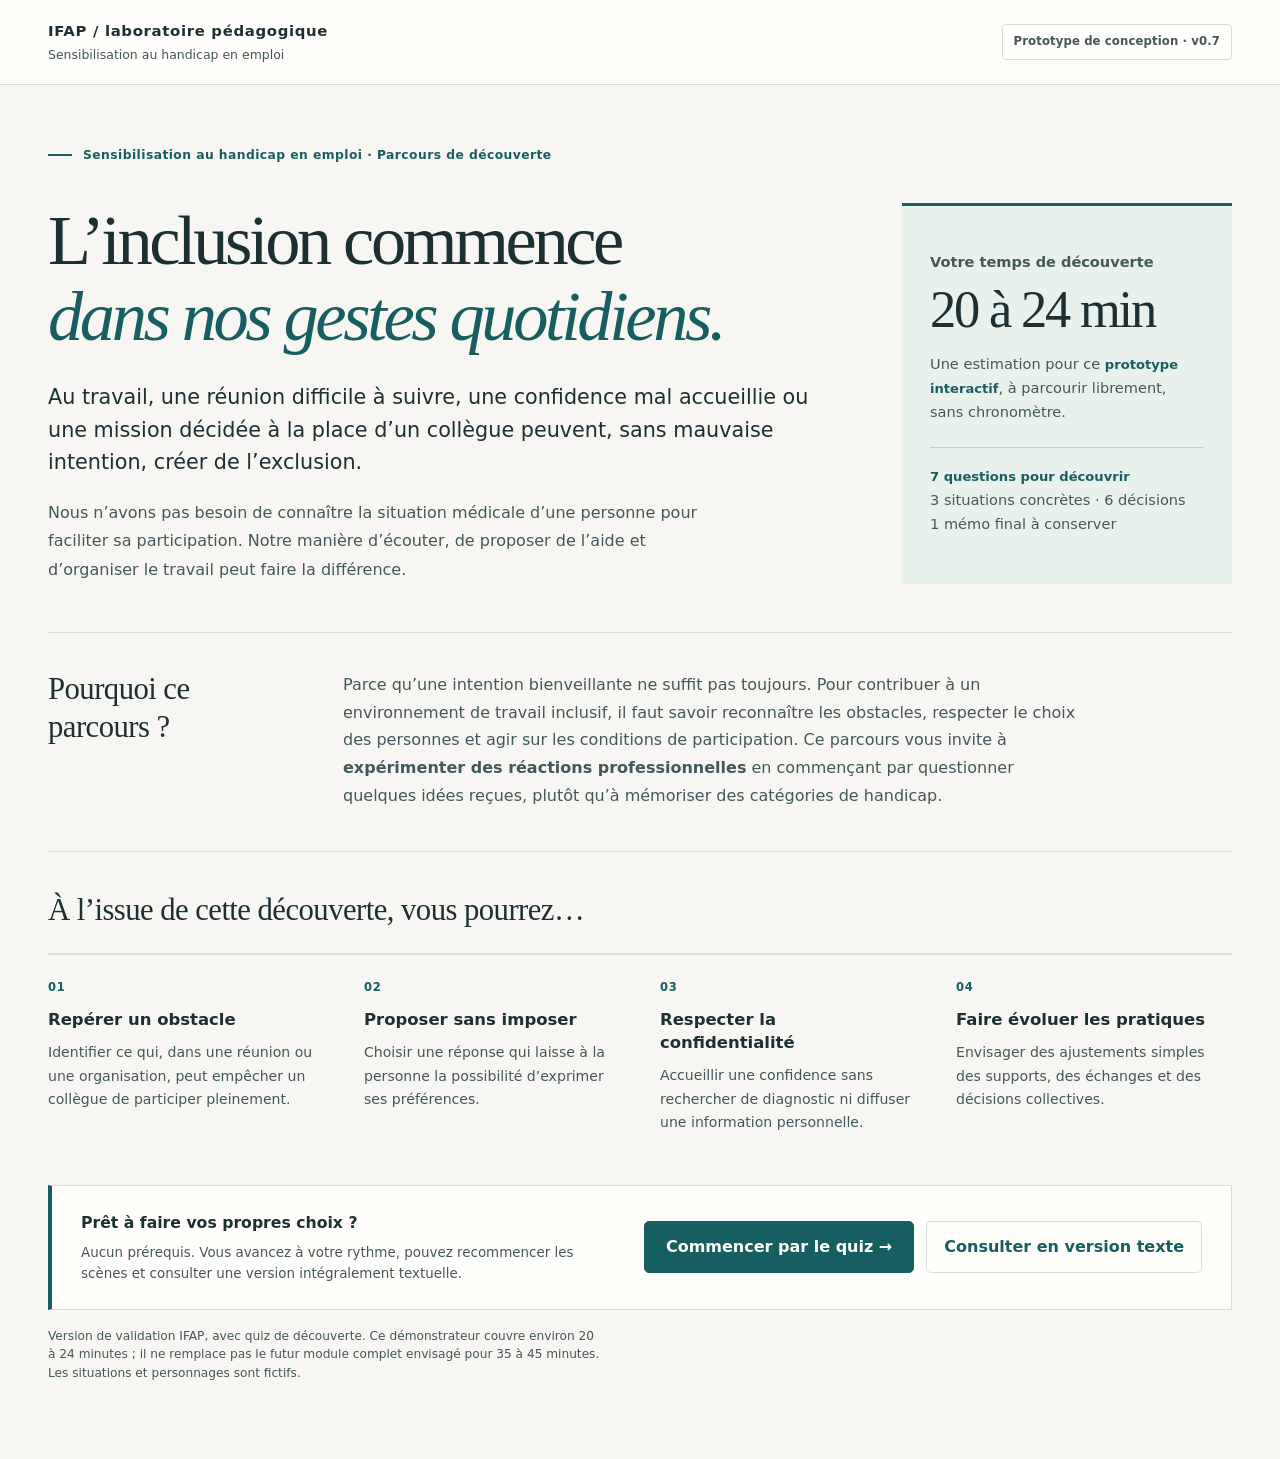
==== commit 5f5466a0: "Réintégrer les pourcentages de référence validés par Jérôme dans les sept questions du quiz (v0.7)" ====
--- a/index.html
+++ b/index.html
@@ -7,7 +7,7 @@
 <meta name="viewport" content="width=device-width,initial-scale=1">
 <meta name="color-scheme" content="light">
 <meta name="description" content="Prototype IFAP : trois simulations inclusives sur les réflexes professionnels face au handicap, avec alternative textuelle accessible.">
-<title>Les gestes qui incluent · laboratoire IFAP v0.6</title>
+<title>Les gestes qui incluent · laboratoire IFAP v0.7</title>
 <style>
 /* ======================================================================
    IFAP • v0.4 — système visuel éditorial et accessible
@@ -412,12 +412,13 @@
 @media(forced-colors: active) { .quiz-option, .quiz-summary, .quiz-feedback { border:1px solid CanvasText; } .quiz-option[data-answer="chosen"] { outline:3px solid Highlight; } }
 @media print { .quiz-options,.quiz-actions,.quiz-progress,.discovery-back { display:none; } .quiz-text-version { display:block; } }
 
+.quiz-keyfigure{display:flex;flex-wrap:wrap;align-items:baseline;gap:8px 16px;margin-top:18px;padding:17px 20px;border:1px solid var(--border);background:var(--surface-muted);border-radius:8px}.quiz-keyfigure[hidden]{display:none}.quiz-keyfigure span:first-child{flex-basis:100%;font-size:.76rem;color:var(--ink-soft);font-weight:760}.quiz-keyfigure strong{font:700 clamp(2rem,4vw,3.1rem)/1.1 var(--font-display);color:var(--brand)}.quiz-keyfigure span:last-child{flex:1 1 220px;font-size:.94rem}@media(forced-colors:active){.quiz-keyfigure{border:1px solid CanvasText}}
 </style>
 </head>
 <body>
 <a class="skip" id="skipMain" href="#welcomeTitle">Aller à la présentation du parcours</a>
 <a class="skip" id="skipTranscript" href="#fullTranscript" hidden>Consulter l’intégralité des situations en texte</a>
-<header class="topbar"><div class="bar-inner"><div class="brand"><strong>IFAP / laboratoire pédagogique</strong><small>Sensibilisation au handicap en emploi</small></div><span class="version">Prototype de conception · v0.6</span></div></header>
+<header class="topbar"><div class="bar-inner"><div class="brand"><strong>IFAP / laboratoire pédagogique</strong><small>Sensibilisation au handicap en emploi</small></div><span class="version">Prototype de conception · v0.7</span></div></header>
 <main>
 <section class="welcome-page" id="welcomePage" aria-labelledby="welcomeTitle">
   <div class="welcome-meta">Sensibilisation au handicap en emploi · Parcours de découverte</div>
@@ -429,10 +430,10 @@
     </div>
     <aside class="welcome-metric" aria-label="Durée et format du parcours">
       <p class="welcome-metric-label">Votre temps de découverte</p>
-      <strong class="welcome-duration">17 à 20 min</strong>
+      <strong class="welcome-duration">20 à 24 min</strong>
       <p>Une estimation pour ce <strong>prototype interactif</strong>, à parcourir librement, sans chronomètre.</p>
       <div class="welcome-metric-rule" aria-hidden="true"></div>
-      <p><strong>5 questions pour découvrir</strong><br>3 situations concrètes · 6 décisions<br>1 mémo final à conserver</p>
+      <p><strong>7 questions pour découvrir</strong><br>3 situations concrètes · 6 décisions<br>1 mémo final à conserver</p>
     </aside>
   </div>
   <section class="welcome-purpose" aria-labelledby="welcomeWhy">
@@ -455,34 +456,34 @@
       <button type="button" class="welcome-text" id="readExperience">Consulter en version texte</button>
     </div>
   </div>
-  <p class="welcome-disclaimer">Version de validation IFAP, avec quiz de découverte. Ce démonstrateur couvre environ 17 à 20 minutes&nbsp;; il ne remplace pas le futur module complet envisagé pour 35 à 45 minutes. Les situations et personnages sont fictifs.</p>
+  <p class="welcome-disclaimer">Version de validation IFAP, avec quiz de découverte. Ce démonstrateur couvre environ 20 à 24 minutes&nbsp;; il ne remplace pas le futur module complet envisagé pour 35 à 45 minutes. Les situations et personnages sont fictifs.</p>
 </section>
 
 <!-- Diagnostic de découverte : adaptation originale du format Kahoot du dossier de Jérôme,
-     sans pourcentages non vérifiés ni compétition chronométrée. -->
+     avec les pourcentages de référence validés par Jérôme, sans chronomètre ni compétition. -->
 <section class="discovery-page" id="discoveryPage" aria-labelledby="discoveryTitle" hidden>
   <button type="button" id="discoveryBack" class="discovery-back">← Revoir l’introduction</button>
   <div class="discovery-intro">
     <div>
       <p class="discovery-kicker">Étape 1 · Découvrir et questionner ses représentations</p>
       <h1 id="discoveryTitle" tabindex="-1">Vrai, faux… <em>ou plus nuancé&nbsp;?</em></h1>
-      <p>Avant d’entrer dans les situations, testez cinq idées reçues sur le handicap au travail. Il ne s’agit pas de vous noter, mais de découvrir ce qui change notre regard.</p>
+      <p>Avant d’entrer dans les situations, testez sept idées reçues sur le handicap au travail. Il ne s’agit pas de vous noter, mais de découvrir ce qui change notre regard.</p>
     </div>
-    <aside class="discovery-metric"><strong>5 questions · environ 4 à 5 minutes</strong><p>Aucun chronomètre. Aucune compétition. Chaque réponse est expliquée, et vous pouvez continuer à votre rythme.</p></aside>
+    <aside class="discovery-metric"><strong>7 questions · environ 6 à 7 minutes</strong><p>Aucun chronomètre. Aucune compétition. Chaque réponse est expliquée, et vous pouvez continuer à votre rythme.</p></aside>
   </div>
   <section id="quizSection" class="quiz-section" aria-labelledby="quizQuestion">
-    <div class="quiz-progress"><strong id="quizProgressText">Question 1 sur 5</strong><progress id="quizProgress" max="5" value="0">0 sur 5</progress></div>
+    <div class="quiz-progress"><strong id="quizProgressText">Question 1 sur 7</strong><progress id="quizProgress" max="7" value="0">0 sur 7</progress></div>
     <p class="quiz-kicker" id="quizTopic">Représentations</p>
     <h2 class="quiz-question" id="quizQuestion" tabindex="-1">Question de découverte</h2>
     <div class="quiz-options" id="quizOptions" role="group" aria-labelledby="quizQuestion"></div>
     <div class="quiz-feedback" id="quizFeedback" role="region" aria-labelledby="quizFeedbackTitle" tabindex="-1" hidden>
-      <h3 id="quizFeedbackTitle"></h3><p id="quizFeedbackText"></p>
+      <h3 id="quizFeedbackTitle"></h3><p id="quizFeedbackText"></p><div class="quiz-keyfigure" id="quizKeyfigure" hidden><span>Le chiffre à retenir</span><strong id="quizKeyfigureValue"></strong><span id="quizKeyfigureLabel"></span></div>
     </div>
     <div class="quiz-actions"><button type="button" id="quizNext" class="quiz-primary" hidden>Question suivante →</button><button type="button" id="quizSkip" class="quiz-secondary">Passer aux mises en situation</button></div>
-    <p class="quiz-note">Ce questionnaire reprend les thèmes proposés par Jérôme Caneva, sans reproduire ses chiffres non vérifiés ni ses questions juridiques en l’état.</p>
+    <p class="quiz-note">Chiffres issus du dossier de référence de Jérôme Caneva et validés par lui pour ce projet IFAP. Aucune question ne nécessite de se prononcer sur une reconnaissance administrative.</p>
   </section>
   <section class="quiz-summary" id="quizSummary" aria-labelledby="quizSummaryTitle" hidden>
-    <p class="discovery-kicker">Cinq repères essentiels</p>
+    <p class="discovery-kicker">Chiffres clés et idées reçues</p>
     <h2 id="quizSummaryTitle" tabindex="-1">Ce que l’on retient avant d’agir</h2>
     <p>Le handicap ne se résume ni à une apparence ni à un diagnostic. Les conditions de travail peuvent créer des obstacles ou, au contraire, rendre la participation possible. L’objectif n’est pas d’étiqueter les personnes&nbsp;: c’est d’adapter les pratiques.</p>
     <ol class="quiz-takeaways">
@@ -499,9 +500,9 @@
       <li><strong>Intellectuelles ou mentales&nbsp;:</strong> compréhension et adaptation à certaines tâches.</li>
       <li><strong>Maladies invalidantes&nbsp;:</strong> fatigue, symptômes fluctuants ou contraintes de soins.</li>
     </ul><p>Ces familles sont des repères pédagogiques, pas des étiquettes à attribuer à des collègues. Les besoins ne se déduisent pas d’une catégorie.</p></details>
-    <div class="quiz-actions"><button type="button" id="quizStartScenes" class="quiz-primary">Explorer les trois situations →</button><button type="button" id="quizRestart" class="quiz-secondary">Recommencer les cinq questions</button></div>
+    <div class="quiz-actions"><button type="button" id="quizStartScenes" class="quiz-primary">Explorer les trois situations →</button><button type="button" id="quizRestart" class="quiz-secondary">Recommencer les sept questions</button></div>
   </section>
-  <details class="quiz-text-version" id="quizTextVersion"><summary>Lire les cinq questions et leurs explications en version texte</summary><div id="quizTextBody"></div></details>
+  <details class="quiz-text-version" id="quizTextVersion"><summary>Lire les sept questions et leurs explications en version texte</summary><div id="quizTextBody"></div></details>
 </section>
 
 <div id="experience" hidden aria-label="Parcours interactif de sensibilisation">
@@ -523,7 +524,7 @@
   </details>
 </div>
 <div class="progress" aria-label="Progression du parcours">
-  <div class="progress-left"><strong id="progressText">Découverte du parcours</strong><span id="progressSub">Environ 17 à 20 minutes</span></div>
+  <div class="progress-left"><strong id="progressText">Découverte du parcours</strong><span id="progressSub">Environ 20 à 24 minutes</span></div>
   <div class="track" id="progressTrack" role="progressbar" aria-label="Situations achevées" aria-valuemin="0" aria-valuemax="100" aria-valuenow="0"><div class="fill" id="progressFill"></div></div>
 </div>
 <nav class="chapters" aria-label="Choisir une situation">
@@ -591,42 +592,105 @@
    Les scènes et leurs décisions restent inchangées. */
 
 /* Découverte inspirée du diagnostic Quiz / Kahoot de Jérôme Caneva :
-   pas de données chiffrées douteuses, ni de quiz juridique local non validé. */
+   pourcentages validés par Jérôme, sans quiz juridique local non validé. */
 const quizData = [
   {
-    topic:'Ce qui se voit… et ce qui ne se voit pas',
-    question:'Une situation de handicap est-elle toujours visible au premier regard ?',
-    options:['Oui, car elle modifie forcément la façon de se déplacer.','Non, certaines situations ne sont pas apparentes.','Oui, si l’on connaît bien ses collègues.','Non, mais il faut demander un diagnostic pour en être sûr.'],
-    correct:1,
-    explanation:'Une maladie invalidante, une difficulté auditive ou un trouble cognitif peuvent être non apparents. L’apparence ne permet ni de conclure à un handicap ni de connaître les besoins d’une personne.'
+    "topic": "Handicaps non apparents",
+    "question": "Quel pourcentage des situations de handicap est invisible au premier regard ?",
+    "options": [
+      "15 %",
+      "40 %",
+      "60 %",
+      "80 %"
+    ],
+    "correct": 3,
+    "figure": "80 %",
+    "figureLabel": "des situations de handicap sont invisibles au premier regard",
+    "explanation": "Selon le dossier de Jérôme Caneva, 80 % des situations de handicap sont invisibles. L’apparence ne permet pas de connaître les capacités ou les besoins d’une personne."
   },
   {
-    topic:'Le rôle de l’environnement',
-    question:'Une même difficulté de santé entraîne-t-elle forcément les mêmes obstacles dans deux métiers ?',
-    options:['Oui : le diagnostic suffit à déterminer l’impact.','Oui : toutes les tâches posent les mêmes problèmes.','Non : cela dépend notamment des tâches et des conditions de travail.','Non : seul l’âge de la personne change les difficultés.'],
-    correct:2,
-    explanation:'Jérôme utilise l’exemple d’une allergie sévère à la farine dans des environnements professionnels différents. Ce qui compte ici, c’est l’exposition, l’activité et les obstacles concrets. On ne peut pas en déduire automatiquement un statut administratif.'
+    "topic": "Handicaps acquis",
+    "question": "Quelle proportion des handicaps est acquise au cours de la vie active ?",
+    "options": [
+      "15 %",
+      "35 %",
+      "60 %",
+      "85 %"
+    ],
+    "correct": 3,
+    "figure": "85 %",
+    "figureLabel": "des handicaps sont acquis au cours de la vie active",
+    "explanation": "Jérôme indique que 85 % des handicaps sont acquis au cours de la vie active. Une maladie, un accident ou une usure professionnelle peuvent modifier les conditions de travail."
   },
   {
-    topic:'La diversité des situations',
-    question:'Parmi ces exemples, lesquels peuvent parfois être non apparents ?',
-    options:['Un trouble auditif.','Une maladie chronique.','Certaines difficultés cognitives.','Tous ces exemples.'],
-    correct:3,
-    explanation:'Toutes ces situations peuvent être peu ou pas visibles selon les personnes et les contextes. Il existe plusieurs grandes familles de handicap, mais elles ne permettent pas de présumer des capacités ou des préférences de chacun.'
+    "topic": "Aménagements de poste",
+    "question": "Parmi les travailleurs handicapés en emploi, quelle proportion nécessite un aménagement spécifique de poste ?",
+    "options": [
+      "100 %",
+      "80 %",
+      "50 %",
+      "20 %"
+    ],
+    "correct": 3,
+    "figure": "80 %",
+    "figureLabel": "des travailleurs handicapés n’ont besoin d’aucun aménagement spécifique de poste",
+    "explanation": "Selon Jérôme, 20 % nécessitent un aménagement spécifique de poste, et 80 % n’en ont pas besoin. Cela ne dispense pas de rendre les pratiques collectives accessibles et de dialoguer sur les besoins."
   },
   {
-    topic:'Des repères, pas des étiquettes',
-    question:'À quoi servent les grandes familles de handicap dans une sensibilisation ?',
-    options:['À deviner le diagnostic de ses collègues.','À décider de leur capacité à réaliser une mission.','À comprendre la diversité des situations sans enfermer les personnes dans une catégorie.','À imposer un aménagement identique à tout le monde.'],
-    correct:2,
-    explanation:'Les familles de handicap permettent de dépasser certaines représentations. Dans une équipe, le bon réflexe consiste à regarder le travail réel et à dialoguer sur les besoins, plutôt qu’à classer les personnes.'
+    "topic": "Handicap moteur",
+    "question": "Quelle proportion des personnes en situation de handicap moteur utilise un fauteuil roulant ?",
+    "options": [
+      "Moins de 5 %",
+      "20 %",
+      "50 %",
+      "80 %"
+    ],
+    "correct": 0,
+    "figure": "Moins de 5 %",
+    "figureLabel": "des personnes concernées par un handicap moteur utilisent un fauteuil roulant",
+    "explanation": "Le dossier de référence indique que moins de 5 % des personnes concernées par un handicap moteur utilisent un fauteuil roulant. Les situations motrices sont très diverses."
   },
   {
-    topic:'La bonne posture',
-    question:'Un collègue évoque une fatigue qui complique certaines réunions. Que pouvez-vous utilement faire ?',
-    options:['Lui demander quelle maladie il a pour comprendre.','Lui proposer de ne plus assister aux réunions.','En informer immédiatement toute l’équipe.','Lui demander quelles modalités de réunion lui conviendraient, sans exiger de détails personnels.'],
-    correct:3,
-    explanation:'La personne est la mieux placée pour exprimer ses besoins. On peut agir sur les supports, le rythme et l’organisation sans rechercher ni partager des informations de santé.'
+    "topic": "Handicap et environnement",
+    "question": "Une même difficulté de santé entraîne-t-elle forcément les mêmes obstacles dans deux métiers ?",
+    "options": [
+      "Oui : le diagnostic suffit à déterminer l’impact.",
+      "Oui : toutes les tâches posent les mêmes problèmes.",
+      "Non : cela dépend des tâches et des conditions de travail.",
+      "Non : seul l’âge change les difficultés."
+    ],
+    "correct": 2,
+    "figure": null,
+    "figureLabel": null,
+    "explanation": "Jérôme propose l’exemple d’une allergie à la farine : ses conséquences professionnelles diffèrent selon les activités et l’exposition. Cela ne permet pas de conclure automatiquement à un statut administratif."
+  },
+  {
+    "topic": "Un enjeu partagé",
+    "question": "Selon le dossier de Jérôme, quelle part des personnes sera concernée par une situation de handicap au cours de sa vie ?",
+    "options": [
+      "Une personne sur dix",
+      "Une personne sur quatre",
+      "Une personne sur deux",
+      "Toutes sans exception"
+    ],
+    "correct": 2,
+    "figure": "1 sur 2",
+    "figureLabel": "personnes sera concernée par une situation de handicap au cours de sa vie",
+    "explanation": "Le dossier de référence retient qu’une personne sur deux sera concernée au cours de sa vie par une situation de handicap, temporaire ou durable. L’accessibilité peut donc bénéficier à tous."
+  },
+  {
+    "topic": "Attitude entre collègues",
+    "question": "Un collègue évoque une fatigue qui complique certaines réunions. Que faites-vous ?",
+    "options": [
+      "Lui demander sa maladie pour comprendre.",
+      "Lui proposer de ne plus participer.",
+      "En informer immédiatement l’équipe.",
+      "Lui demander quelles modalités de réunion lui conviendraient, sans exiger de détails personnels."
+    ],
+    "correct": 3,
+    "figure": null,
+    "figureLabel": null,
+    "explanation": "La personne est la mieux placée pour exprimer ses besoins. On peut adapter les supports et l’organisation sans exiger ou divulguer des informations de santé."
   }
 ];
 let quizIndex=0, quizAnswered=false, quizCompleted=false;
@@ -639,6 +703,7 @@
   $('quizTopic').textContent=q.topic;
   $('quizQuestion').textContent=q.question;
   $('quizProgressText').textContent='Question '+(quizIndex+1)+' sur '+quizData.length;
+  $('quizProgress').max=quizData.length;
   $('quizProgress').value=quizIndex;
   $('quizOptions').replaceChildren();
   $('quizFeedback').hidden=true;
@@ -663,6 +728,8 @@
   $('quizFeedback').dataset.tone=good?'good':'adjust';
   $('quizFeedbackTitle').textContent=good?'Bonne intuition !':'À découvrir';
   $('quizFeedbackText').textContent=(good?'Votre réponse est pertinente. ':'Une autre réponse est plus juste : « '+q.options[q.correct]+' ». ')+q.explanation;
+  $('quizKeyfigure').hidden=!q.figure;
+  if(q.figure){$('quizKeyfigureValue').textContent=q.figure;$('quizKeyfigureLabel').textContent=q.figureLabel;}
   $('quizFeedback').hidden=false;
   $('quizNext').hidden=false;
   $('quizProgress').value=quizIndex+1;
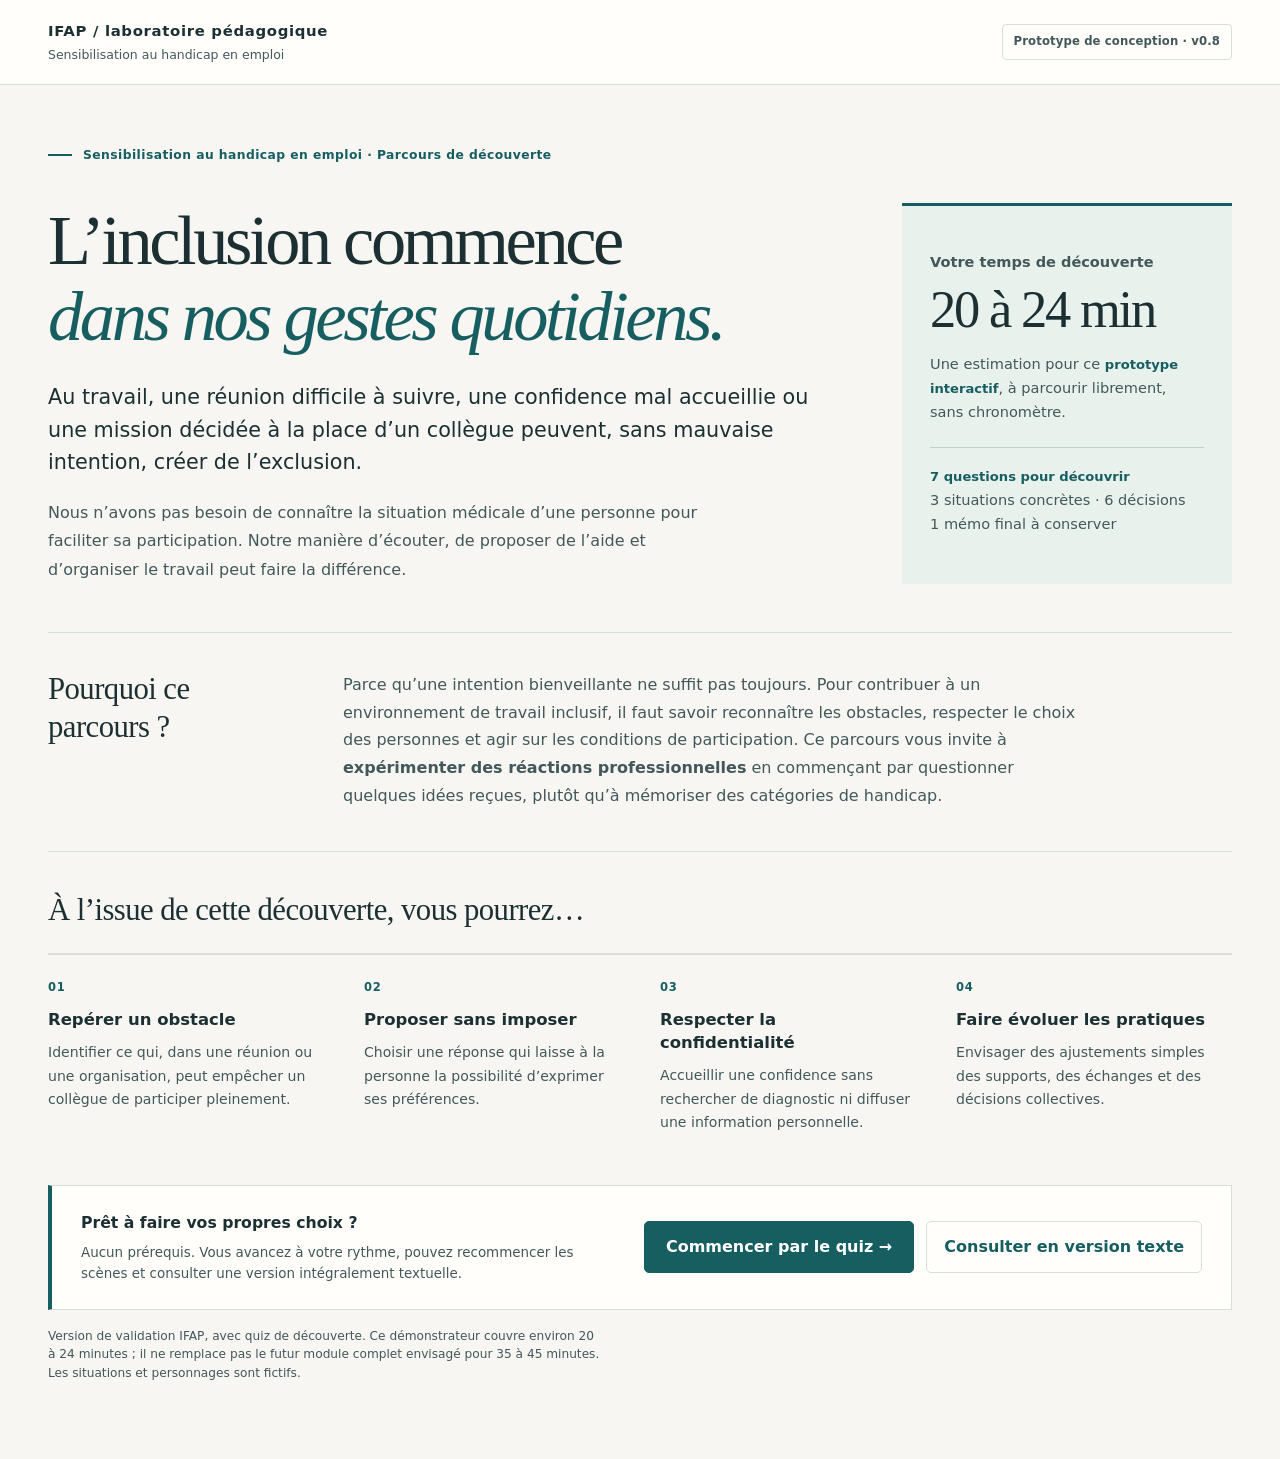
==== commit 0f5089f5: "Sourcer chaque pourcentage et supprimer les mentions nominatives du module (v0.8)" ====
--- a/index.html
+++ b/index.html
@@ -7,7 +7,7 @@
 <meta name="viewport" content="width=device-width,initial-scale=1">
 <meta name="color-scheme" content="light">
 <meta name="description" content="Prototype IFAP : trois simulations inclusives sur les réflexes professionnels face au handicap, avec alternative textuelle accessible.">
-<title>Les gestes qui incluent · laboratoire IFAP v0.7</title>
+<title>Les gestes qui incluent · laboratoire IFAP v0.8</title>
 <style>
 /* ======================================================================
    IFAP • v0.4 — système visuel éditorial et accessible
@@ -413,12 +413,34 @@
 @media print { .quiz-options,.quiz-actions,.quiz-progress,.discovery-back { display:none; } .quiz-text-version { display:block; } }
 
 .quiz-keyfigure{display:flex;flex-wrap:wrap;align-items:baseline;gap:8px 16px;margin-top:18px;padding:17px 20px;border:1px solid var(--border);background:var(--surface-muted);border-radius:8px}.quiz-keyfigure[hidden]{display:none}.quiz-keyfigure span:first-child{flex-basis:100%;font-size:.76rem;color:var(--ink-soft);font-weight:760}.quiz-keyfigure strong{font:700 clamp(2rem,4vw,3.1rem)/1.1 var(--font-display);color:var(--brand)}.quiz-keyfigure span:last-child{flex:1 1 220px;font-size:.94rem}@media(forced-colors:active){.quiz-keyfigure{border:1px solid CanvasText}}
+
+/* Repères chiffrés : lecture sobre, non dépendante des couleurs. */
+.quiz-stat-grid{display:grid;grid-template-columns:repeat(auto-fit,minmax(170px,1fr));gap:13px;margin:20px 0 18px}
+.quiz-stat-grid>div{display:flex;flex-direction:column;gap:9px;min-width:0;border-top:2px solid var(--brand);padding:12px 4px 10px 0}
+.quiz-stat-grid strong{font:700 clamp(1.5rem,2.5vw,2.3rem)/1.15 var(--font-display);color:var(--brand)}
+.quiz-stat-grid span{font-size:.9rem;line-height:1.5;color:var(--ink)}
+.quiz-source-note{font-size:.85rem;color:var(--ink-soft);max-width:72ch}
+.quiz-family-stats{margin:18px 0}
+.quiz-family-stats>div{display:grid;grid-template-columns:minmax(0,1fr) 145px;gap:10px;padding:10px 0;align-items:center;border-bottom:1px solid var(--border)}
+.quiz-family-stats dt{font-size:.92rem}
+.quiz-family-stats dd{margin:0;display:flex;align-items:center;justify-content:flex-end;gap:10px}
+.quiz-family-stats dd strong{min-width:54px;text-align:right}
+.family-bar{display:block;width:75px;height:8px;background:var(--surface-muted);border-radius:4px;overflow:hidden}
+.family-bar::before{content:"";display:block;height:100%;width:var(--share);background:var(--brand)}
+@media(max-width:580px){.quiz-family-stats>div{grid-template-columns:1fr;gap:4px}.quiz-family-stats dd{justify-content:flex-start}.quiz-family-stats dd strong{text-align:left}}
+@media(forced-colors:active){.quiz-stat-grid>div{border:1px solid CanvasText}.family-bar::before{background:CanvasText}}
+
+/* Sources vérifiables, présentes au moment de la réponse et dans les synthèses. */
+.quiz-reference{font-size:.83rem;line-height:1.5;margin:15px 0 0;color:var(--ink-soft)}
+.quiz-reference a,.stat-source,.family-reference a{color:var(--brand);text-underline-offset:.18em;text-decoration:underline}
+.quiz-stat-grid .stat-source{font-size:.78rem;line-height:1.4;margin-top:auto}
+.family-reference{font-size:.82rem;color:var(--ink-soft)}
 </style>
 </head>
 <body>
 <a class="skip" id="skipMain" href="#welcomeTitle">Aller à la présentation du parcours</a>
 <a class="skip" id="skipTranscript" href="#fullTranscript" hidden>Consulter l’intégralité des situations en texte</a>
-<header class="topbar"><div class="bar-inner"><div class="brand"><strong>IFAP / laboratoire pédagogique</strong><small>Sensibilisation au handicap en emploi</small></div><span class="version">Prototype de conception · v0.7</span></div></header>
+<header class="topbar"><div class="bar-inner"><div class="brand"><strong>IFAP / laboratoire pédagogique</strong><small>Sensibilisation au handicap en emploi</small></div><span class="version">Prototype de conception · v0.8</span></div></header>
 <main>
 <section class="welcome-page" id="welcomePage" aria-labelledby="welcomeTitle">
   <div class="welcome-meta">Sensibilisation au handicap en emploi · Parcours de découverte</div>
@@ -459,8 +481,7 @@
   <p class="welcome-disclaimer">Version de validation IFAP, avec quiz de découverte. Ce démonstrateur couvre environ 20 à 24 minutes&nbsp;; il ne remplace pas le futur module complet envisagé pour 35 à 45 minutes. Les situations et personnages sont fictifs.</p>
 </section>
 
-<!-- Diagnostic de découverte : adaptation originale du format Kahoot du dossier de Jérôme,
-     avec les pourcentages de référence validés par Jérôme, sans chronomètre ni compétition. -->
+<!-- Diagnostic de découverte : quiz accessible, sans chronomètre ni classement. -->
 <section class="discovery-page" id="discoveryPage" aria-labelledby="discoveryTitle" hidden>
   <button type="button" id="discoveryBack" class="discovery-back">← Revoir l’introduction</button>
   <div class="discovery-intro">
@@ -477,29 +498,42 @@
     <h2 class="quiz-question" id="quizQuestion" tabindex="-1">Question de découverte</h2>
     <div class="quiz-options" id="quizOptions" role="group" aria-labelledby="quizQuestion"></div>
     <div class="quiz-feedback" id="quizFeedback" role="region" aria-labelledby="quizFeedbackTitle" tabindex="-1" hidden>
-      <h3 id="quizFeedbackTitle"></h3><p id="quizFeedbackText"></p><div class="quiz-keyfigure" id="quizKeyfigure" hidden><span>Le chiffre à retenir</span><strong id="quizKeyfigureValue"></strong><span id="quizKeyfigureLabel"></span></div>
+      <h3 id="quizFeedbackTitle"></h3><p id="quizFeedbackText"></p><p id="quizReference" class="quiz-reference" hidden>Source : <a id="quizReferenceLink" target="_blank" rel="noopener noreferrer"></a></p><div class="quiz-keyfigure" id="quizKeyfigure" hidden><span>Le chiffre à retenir</span><strong id="quizKeyfigureValue"></strong><span id="quizKeyfigureLabel"></span></div>
     </div>
     <div class="quiz-actions"><button type="button" id="quizNext" class="quiz-primary" hidden>Question suivante →</button><button type="button" id="quizSkip" class="quiz-secondary">Passer aux mises en situation</button></div>
-    <p class="quiz-note">Chiffres issus du dossier de référence de Jérôme Caneva et validés par lui pour ce projet IFAP. Aucune question ne nécessite de se prononcer sur une reconnaissance administrative.</p>
+    <p class="quiz-note">Chaque chiffre est accompagné de sa source. Les repères sont tirés de publications françaises datées, et ne sont pas des statistiques mesurées en Nouvelle-Calédonie.</p>
   </section>
   <section class="quiz-summary" id="quizSummary" aria-labelledby="quizSummaryTitle" hidden>
     <p class="discovery-kicker">Chiffres clés et idées reçues</p>
     <h2 id="quizSummaryTitle" tabindex="-1">Ce que l’on retient avant d’agir</h2>
     <p>Le handicap ne se résume ni à une apparence ni à un diagnostic. Les conditions de travail peuvent créer des obstacles ou, au contraire, rendre la participation possible. L’objectif n’est pas d’étiqueter les personnes&nbsp;: c’est d’adapter les pratiques.</p>
+    <div class="quiz-stat-grid" aria-label="Cinq chiffres clés et leurs références">
+      <div><strong>80&nbsp;%</strong><span>des handicaps déclarés sont invisibles au premier regard.</span><a class="stat-source" href="https://www.agefiph.fr/sites/default/files/medias/fichiers/2025-09/Agefiph-IFOP_8-Barometre-perception-emploi-psh_2025-09.pdf#page=6" target="_blank" rel="noopener noreferrer">Source : Agefiph–Ifop, 2025</a></div>
+      <div><strong>85&nbsp;%</strong><span>des handicaps sont acquis au cours de la vie.</span><a class="stat-source" href="https://www.afg.asso.fr/app/uploads/2021/11/211123-favoriser-linclusion-personnes-situation-handicap.pdf#page=4" target="_blank" rel="noopener noreferrer">Source : AFG, 2021</a></div>
+      <div><strong>80&nbsp;%</strong><span>des cas ne nécessitent pas d’aménagement <em>technique</em> du poste de travail.</span><a class="stat-source" href="https://handicap.gouv.fr/sites/handicap/files/2022-11/DP-LesCompetencesDAbord.pdf#page=11" target="_blank" rel="noopener noreferrer">Source : ministères du travail et du handicap, 2022</a></div>
+      <div><strong>Moins de 5&nbsp;%</strong><span>des personnes concernées par un handicap moteur utilisent un fauteuil roulant.</span><a class="stat-source" href="https://handicap.agriculture.gouv.fr/deficiences-motrices-handicap-moteur-a368.html" target="_blank" rel="noopener noreferrer">Source : ministère chargé de l’agriculture, 2026</a></div>
+      <div><strong>1 sur 2</strong><span>personnes pourrait être concernée par une situation de handicap au cours de sa vie.</span><a class="stat-source" href="https://pro.inserm.fr/travail-et-handicap-creer-ladequation-en-mobilisant-les-bons-outils" target="_blank" rel="noopener noreferrer">Source : Inserm / Malakoff Humanis, 2022</a></div>
+    </div>
+    <p class="quiz-source-note">Les sources de chaque chiffre sont consultables ci-dessus. Les populations et les années de référence varient ; ces pourcentages ne doivent pas être additionnés ni interprétés comme des statistiques propres à la Nouvelle-Calédonie.</p>
     <ol class="quiz-takeaways">
       <li><strong>Ne pas présumer</strong><span>Une situation de handicap peut ne pas être apparente.</span></li>
       <li><strong>Observer le contexte</strong><span>Les tâches et l’environnement influencent les obstacles.</span></li>
       <li><strong>Respecter la diversité</strong><span>Les situations et les besoins varient selon les personnes.</span></li>
       <li><strong>Demander, sans diagnostiquer</strong><span>La personne est la mieux placée pour exprimer ses besoins.</span></li>
     </ol>
-    <details class="quiz-families"><summary>Pour aller plus loin : six grandes familles de situations</summary><ul>
-      <li><strong>Motrices&nbsp;:</strong> déplacements, mouvements, préhension ou posture.</li>
-      <li><strong>Sensorielles&nbsp;:</strong> vision, audition et accès à l’information.</li>
-      <li><strong>Cognitives&nbsp;:</strong> attention, lecture, mémoire ou organisation.</li>
-      <li><strong>Psychiques&nbsp;:</strong> fonctionnement et vécu pouvant varier selon les contextes.</li>
-      <li><strong>Intellectuelles ou mentales&nbsp;:</strong> compréhension et adaptation à certaines tâches.</li>
-      <li><strong>Maladies invalidantes&nbsp;:</strong> fatigue, symptômes fluctuants ou contraintes de soins.</li>
-    </ul><p>Ces familles sont des repères pédagogiques, pas des étiquettes à attribuer à des collègues. Les besoins ne se déduisent pas d’une catégorie.</p></details>
+    <details class="quiz-families"><summary>Six grandes familles de handicap : répartition et exemples</summary>
+    <p>Une source de sensibilisation publiée en France présente quatre familles avec une part chiffrée. Les handicaps sensoriels et cognitifs sont indiqués comme transversaux, sans pourcentage distinct. Il ne s’agit donc pas d’un graphique de répartition exhaustive.</p>
+    <dl class="quiz-family-stats">
+      <div><dt>Maladies invalidantes</dt><dd><strong>45&nbsp;%</strong><span class="family-bar" style="--share:45%" aria-hidden="true"></span></dd></div>
+      <div><dt>Handicap psychique</dt><dd><strong>20&nbsp;%</strong><span class="family-bar" style="--share:20%" aria-hidden="true"></span></dd></div>
+      <div><dt>Handicap moteur</dt><dd><strong>16&nbsp;%</strong><span class="family-bar" style="--share:16%" aria-hidden="true"></span></dd></div>
+      <div><dt>Handicap mental ou intellectuel</dt><dd><strong>15&nbsp;%</strong><span class="family-bar" style="--share:15%" aria-hidden="true"></span></dd></div>
+    </dl>
+    <p><strong>Handicap sensoriel :</strong> difficultés possibles liées à la vision, à l’audition ou à l’accès à l’information (catégorie transversale).</p>
+    <p><strong>Handicap cognitif :</strong> difficultés possibles d’attention, de mémoire, de lecture ou d’organisation (catégorie transversale).</p>
+    <p>Ces catégories aident à comprendre la diversité des situations ; elles ne doivent pas servir à diagnostiquer un collègue ni à présumer ses capacités.</p>
+    <p class="family-reference">Source : <a href="https://www.cdg82.fr/fileadmin/02_Gerer_ma_collectivite/05_Prevention_et_sante_au_travail/JTSST/2017_Handicap/Com_une_difference.pdf" target="_blank" rel="noopener noreferrer">Com’une différence, support présenté au CDG 82, 2017</a>. Ces proportions illustratives sont issues d’un support de sensibilisation français ; il ne s’agit pas d’une enquête statistique calédonienne.</p>
+    </details>
     <div class="quiz-actions"><button type="button" id="quizStartScenes" class="quiz-primary">Explorer les trois situations →</button><button type="button" id="quizRestart" class="quiz-secondary">Recommencer les sept questions</button></div>
   </section>
   <details class="quiz-text-version" id="quizTextVersion"><summary>Lire les sept questions et leurs explications en version texte</summary><div id="quizTextBody"></div></details>
@@ -584,15 +618,14 @@
 function navigate(i){state.scene=i;state.phase=i===3?'finish':'welcome';state.line=0;state.step=0;state.choice=null;if(i<3)sceneArt(i);display()}
 function renderFinish(){$('contextTitle').textContent='Bilan du parcours · ce qui compte';$('sceneKicker').textContent='Vos repères de terrain';$('stepCount').textContent='Fin de l’expérience';$('roleText').textContent='Votre rôle : transférer ces réflexes dans votre quotidien professionnel.';$('countText').textContent='Bilan personnel, sans enregistrement nominatif';setText('Six réflexes à garder en tête','Une formation inclusive doit être accessible elle aussi. Vous pouvez télécharger ce mémo ou le lire directement ci-dessous.','Votre message clé','Demander, respecter, adapter : l’environnement de travail peut évoluer sans que la personne ait à se justifier.');$('finish').hidden=false;$('visual').dataset.effect='adapt';$('statsLine').textContent=state.completed.filter(Boolean).length+' des 3 situations explorées jusqu’à leur synthèse. Vous pouvez revoir les situations à volonté.';actions('Télécharger le mémo texte',downloadMemo,'Revenir à la situation 1',()=>navigate(0),'Imprimer ou enregistrer cette page',()=>{window.print()});}
 function downloadMemo(){const content=['IFAP — Six réflexes pour un environnement de travail inclusif','', '1. Demander ce qui convient, sans présumer.', '2. Respecter l’autonomie et les choix.', '3. Ne pas rechercher un diagnostic.', '4. Préserver la confidentialité.', '5. Anticiper les documents et l’organisation accessibles.', '6. Orienter sans garantir de droits ni décider à la place.', '', 'Document de sensibilisation général. Cas et personnages fictifs.'];const blob=new Blob([content.join('\n')],{type:'text/plain;charset=utf-8'});const url=URL.createObjectURL(blob);const a=document.createElement('a');a.href=url;a.download='IFAP_memo_six_reflexes_accessibilite.txt';a.click();setTimeout(()=>URL.revokeObjectURL(url),1500)}
-function initTranscript(){const root=$('transcriptBody');const pre=document.createElement('section');const preTitle=document.createElement('h2');preTitle.textContent='Diagnostic de découverte — les cinq questions';pre.append(preTitle);const preText=document.createElement('p');preText.textContent='Accessible sans chronomètre : questions, réponses et explications.';pre.append(preText);const preList=document.createElement('ol');quizData.forEach(q=>{const li=document.createElement('li');const st=document.createElement('strong');st.textContent=q.question;li.append(st);const p=document.createElement('p');p.textContent='Réponse : '+q.options[q.correct]+'. '+q.explanation;li.append(p);preList.append(li)});pre.append(preList);root.append(pre);for(let s=0;s<data.length;s++){const sc=data[s];const section=document.createElement('section');const h2=document.createElement('h2');h2.textContent='Situation '+(s+1)+' — '+sc.title;section.append(h2);const p=document.createElement('p');p.textContent=sc.role;section.append(p);for(const [speaker,text] of sc.intro){const item=document.createElement('p');const strong=document.createElement('strong');strong.textContent=speaker+' : ';item.append(strong,document.createTextNode(text));section.append(item)}sc.steps.forEach((step,k)=>{const h3=document.createElement('h3');h3.textContent='Décision '+(k+1)+' — '+step.question;section.append(h3);const list=document.createElement('ol');for(const opt of step.options){const li=document.createElement('li');const st=document.createElement('strong');st.textContent=opt.label+' ';li.append(st);const resp=document.createElement('p');resp.textContent='Réaction : « '+opt.reaction+' »';const feed=document.createElement('p');feed.textContent='Retour : '+opt.title+'. '+opt.feedback;li.append(resp,feed);list.append(li)}section.append(list)});const end=document.createElement('p');const strong=document.createElement('strong');strong.textContent='À retenir : ';end.append(strong,document.createTextNode(sc.take));section.append(end);root.append(section)}}
+function initTranscript(){const root=$('transcriptBody');const pre=document.createElement('section');const preTitle=document.createElement('h2');preTitle.textContent='Diagnostic de découverte — sept questions';pre.append(preTitle);const preText=document.createElement('p');preText.textContent='Accessible sans chronomètre : questions, réponses et explications.';pre.append(preText);const preList=document.createElement('ol');quizData.forEach(q=>{const li=document.createElement('li');const st=document.createElement('strong');st.textContent=q.question;li.append(st);const p=document.createElement('p');p.textContent='Réponse : '+q.options[q.correct]+'. '+q.explanation;li.append(p);if(q.source){const sourceP=document.createElement('p');const a=document.createElement('a');a.href=q.source.url;a.target='_blank';a.rel='noopener noreferrer';a.textContent='Source : '+q.source.name;sourceP.append(a);li.append(sourceP)};preList.append(li)});pre.append(preList);root.append(pre);for(let s=0;s<data.length;s++){const sc=data[s];const section=document.createElement('section');const h2=document.createElement('h2');h2.textContent='Situation '+(s+1)+' — '+sc.title;section.append(h2);const p=document.createElement('p');p.textContent=sc.role;section.append(p);for(const [speaker,text] of sc.intro){const item=document.createElement('p');const strong=document.createElement('strong');strong.textContent=speaker+' : ';item.append(strong,document.createTextNode(text));section.append(item)}sc.steps.forEach((step,k)=>{const h3=document.createElement('h3');h3.textContent='Décision '+(k+1)+' — '+step.question;section.append(h3);const list=document.createElement('ol');for(const opt of step.options){const li=document.createElement('li');const st=document.createElement('strong');st.textContent=opt.label+' ';li.append(st);const resp=document.createElement('p');resp.textContent='Réaction : « '+opt.reaction+' »';const feed=document.createElement('p');feed.textContent='Retour : '+opt.title+'. '+opt.feedback;li.append(resp,feed);list.append(li)}section.append(list)});const end=document.createElement('p');const strong=document.createElement('strong');strong.textContent='À retenir : ';end.append(strong,document.createTextNode(sc.take));section.append(end);root.append(section)}}
 for(let i=0;i<4;i++)$('nav'+i).addEventListener('click',()=>navigate(i));
 for(const [btn,klass] of [['textMode','text-mode'],['contrastMode','hc'],['motionMode','no-motion']])$(btn).addEventListener('click',()=>{const active=!document.body.classList.contains(klass);document.body.classList.toggle(klass,active);$(btn).setAttribute('aria-pressed',String(active));if(btn==='textMode'&&active){$('fullTranscript').open=true;}});
 
 /* L'introduction constitue un écran distinct avant les simulations.
    Les scènes et leurs décisions restent inchangées. */
 
-/* Découverte inspirée du diagnostic Quiz / Kahoot de Jérôme Caneva :
-   pourcentages validés par Jérôme, sans quiz juridique local non validé. */
+/* Quiz de découverte : sources publiques pour les chiffres, pas de questions juridiques. */
 const quizData = [
   {
     "topic": "Handicaps non apparents",
@@ -606,11 +639,15 @@
     "correct": 3,
     "figure": "80 %",
     "figureLabel": "des situations de handicap sont invisibles au premier regard",
-    "explanation": "Selon le dossier de Jérôme Caneva, 80 % des situations de handicap sont invisibles. L’apparence ne permet pas de connaître les capacités ou les besoins d’une personne."
+    "explanation": "Le baromètre Agefiph–Ifop (2025) reprend le repère selon lequel 80 % des handicaps déclarés sont invisibles. L’apparence ne permet pas de déduire les besoins d’une personne.",
+    "source": {
+      "name": "Agefiph–Ifop, 8e baromètre sur la perception de l’emploi des personnes handicapées, septembre 2025, p. 6",
+      "url": "https://www.agefiph.fr/sites/default/files/medias/fichiers/2025-09/Agefiph-IFOP_8-Barometre-perception-emploi-psh_2025-09.pdf#page=6"
+    }
   },
   {
     "topic": "Handicaps acquis",
-    "question": "Quelle proportion des handicaps est acquise au cours de la vie active ?",
+    "question": "Quelle proportion des handicaps est acquise au cours de la vie ?",
     "options": [
       "15 %",
       "35 %",
@@ -620,21 +657,29 @@
     "correct": 3,
     "figure": "85 %",
     "figureLabel": "des handicaps sont acquis au cours de la vie active",
-    "explanation": "Jérôme indique que 85 % des handicaps sont acquis au cours de la vie active. Une maladie, un accident ou une usure professionnelle peuvent modifier les conditions de travail."
+    "explanation": "Ce repère de 85 % correspond aux handicaps acquis au cours de la vie (présentation AFG, 2021). Un handicap peut survenir après l’enfance, notamment pendant la vie professionnelle.",
+    "source": {
+      "name": "Association française de la gestion financière (AFG), « Favoriser l’inclusion des personnes en situation de handicap », 23 novembre 2021, p. 4",
+      "url": "https://www.afg.asso.fr/app/uploads/2021/11/211123-favoriser-linclusion-personnes-situation-handicap.pdf#page=4"
+    }
   },
   {
     "topic": "Aménagements de poste",
-    "question": "Parmi les travailleurs handicapés en emploi, quelle proportion nécessite un aménagement spécifique de poste ?",
+    "question": "Dans quelle proportion des cas un aménagement technique du poste de travail n’est-il pas nécessaire ?",
     "options": [
-      "100 %",
-      "80 %",
-      "50 %",
-      "20 %"
+      "Dans tous les cas",
+      "Dans 20 % des cas",
+      "Dans 50 % des cas",
+      "Dans 80 % des cas"
     ],
     "correct": 3,
     "figure": "80 %",
-    "figureLabel": "des travailleurs handicapés n’ont besoin d’aucun aménagement spécifique de poste",
-    "explanation": "Selon Jérôme, 20 % nécessitent un aménagement spécifique de poste, et 80 % n’en ont pas besoin. Cela ne dispense pas de rendre les pratiques collectives accessibles et de dialoguer sur les besoins."
+    "figureLabel": "des cas ne nécessitent pas d’aménagement technique du poste de travail",
+    "explanation": "Le dossier de presse interministériel (2022) indique qu’un aménagement technique du poste de travail n’est pas nécessaire dans 80 % des cas. Cela n’exclut pas des adaptations organisationnelles ou relationnelles lorsque la situation le nécessite.",
+    "source": {
+      "name": "Ministères chargés du travail et du handicap, dossier de presse « Les compétences d’abord », 14 novembre 2022, p. 11",
+      "url": "https://handicap.gouv.fr/sites/handicap/files/2022-11/DP-LesCompetencesDAbord.pdf#page=11"
+    }
   },
   {
     "topic": "Handicap moteur",
@@ -648,7 +693,11 @@
     "correct": 0,
     "figure": "Moins de 5 %",
     "figureLabel": "des personnes concernées par un handicap moteur utilisent un fauteuil roulant",
-    "explanation": "Le dossier de référence indique que moins de 5 % des personnes concernées par un handicap moteur utilisent un fauteuil roulant. Les situations motrices sont très diverses."
+    "explanation": "Le ministère chargé de l’agriculture indique que moins de 5 % des personnes avec un handicap moteur utilisent un fauteuil roulant. Les limitations de mobilité, de posture ou de préhension peuvent être moins visibles.",
+    "source": {
+      "name": "Ministère chargé de l’agriculture, « Déficiences motrices et situations de handicap », mise à jour 2026",
+      "url": "https://handicap.agriculture.gouv.fr/deficiences-motrices-handicap-moteur-a368.html"
+    }
   },
   {
     "topic": "Handicap et environnement",
@@ -662,11 +711,11 @@
     "correct": 2,
     "figure": null,
     "figureLabel": null,
-    "explanation": "Jérôme propose l’exemple d’une allergie à la farine : ses conséquences professionnelles diffèrent selon les activités et l’exposition. Cela ne permet pas de conclure automatiquement à un statut administratif."
+    "explanation": "Le même trouble de santé n'entraîne pas nécessairement les mêmes obstacles selon l'activité et les conditions de travail. Une reconnaissance administrative ne peut pas être déduite d'un seul exemple."
   },
   {
     "topic": "Un enjeu partagé",
-    "question": "Selon le dossier de Jérôme, quelle part des personnes sera concernée par une situation de handicap au cours de sa vie ?",
+    "question": "Quelle part des personnes pourrait être concernée par une situation de handicap au cours de sa vie ?",
     "options": [
       "Une personne sur dix",
       "Une personne sur quatre",
@@ -676,7 +725,11 @@
     "correct": 2,
     "figure": "1 sur 2",
     "figureLabel": "personnes sera concernée par une situation de handicap au cours de sa vie",
-    "explanation": "Le dossier de référence retient qu’une personne sur deux sera concernée au cours de sa vie par une situation de handicap, temporaire ou durable. L’accessibilité peut donc bénéficier à tous."
+    "explanation": "L’Inserm relaie en 2022 l’estimation d’une personne sur deux, attribuée à Malakoff Humanis. Cette formulation inclut des situations durables ou réversibles au cours de la vie.",
+    "source": {
+      "name": "Inserm, « Travail et handicap : créer l’adéquation en mobilisant les bons outils », 10 novembre 2022 (chiffre attribué à Malakoff Humanis)",
+      "url": "https://pro.inserm.fr/travail-et-handicap-creer-ladequation-en-mobilisant-les-bons-outils"
+    }
   },
   {
     "topic": "Attitude entre collègues",
@@ -690,7 +743,7 @@
     "correct": 3,
     "figure": null,
     "figureLabel": null,
-    "explanation": "La personne est la mieux placée pour exprimer ses besoins. On peut adapter les supports et l’organisation sans exiger ou divulguer des informations de santé."
+    "explanation": "La personne est la mieux placée pour exprimer ses besoins. Il est possible d'adapter les supports et les échanges sans chercher à obtenir ni à diffuser des informations médicales."
   }
 ];
 let quizIndex=0, quizAnswered=false, quizCompleted=false;
@@ -728,6 +781,8 @@
   $('quizFeedback').dataset.tone=good?'good':'adjust';
   $('quizFeedbackTitle').textContent=good?'Bonne intuition !':'À découvrir';
   $('quizFeedbackText').textContent=(good?'Votre réponse est pertinente. ':'Une autre réponse est plus juste : « '+q.options[q.correct]+' ». ')+q.explanation;
+  $('quizReference').hidden=!q.source;
+  if(q.source){const a=$('quizReferenceLink');a.href=q.source.url;a.textContent=q.source.name;}
   $('quizKeyfigure').hidden=!q.figure;
   if(q.figure){$('quizKeyfigureValue').textContent=q.figure;$('quizKeyfigureLabel').textContent=q.figureLabel;}
   $('quizFeedback').hidden=false;
@@ -757,7 +812,7 @@
  quizData.forEach(q=>{
    const li=document.createElement('li');const title=document.createElement('strong');title.textContent=q.question;li.append(title);
    const opts=document.createElement('ul');q.options.forEach((o,i)=>{const e=document.createElement('li');e.textContent=String.fromCharCode(65+i)+'. '+o;opts.append(e)});li.append(opts);
-   const explanation=document.createElement('p');const prefix=document.createElement('strong');prefix.textContent='Réponse à retenir : '+q.options[q.correct]+' ';explanation.append(prefix,document.createTextNode(q.explanation));li.append(explanation);
+   const explanation=document.createElement('p');const prefix=document.createElement('strong');prefix.textContent='Réponse à retenir : '+q.options[q.correct]+' ';explanation.append(prefix,document.createTextNode(q.explanation));li.append(explanation);if(q.source){const p=document.createElement('p');const link=document.createElement('a');link.href=q.source.url;link.target='_blank';link.rel='noopener noreferrer';link.textContent='Source : '+q.source.name;p.append(link);li.append(p);}
    list.append(li);
  });root.append(list);
 }
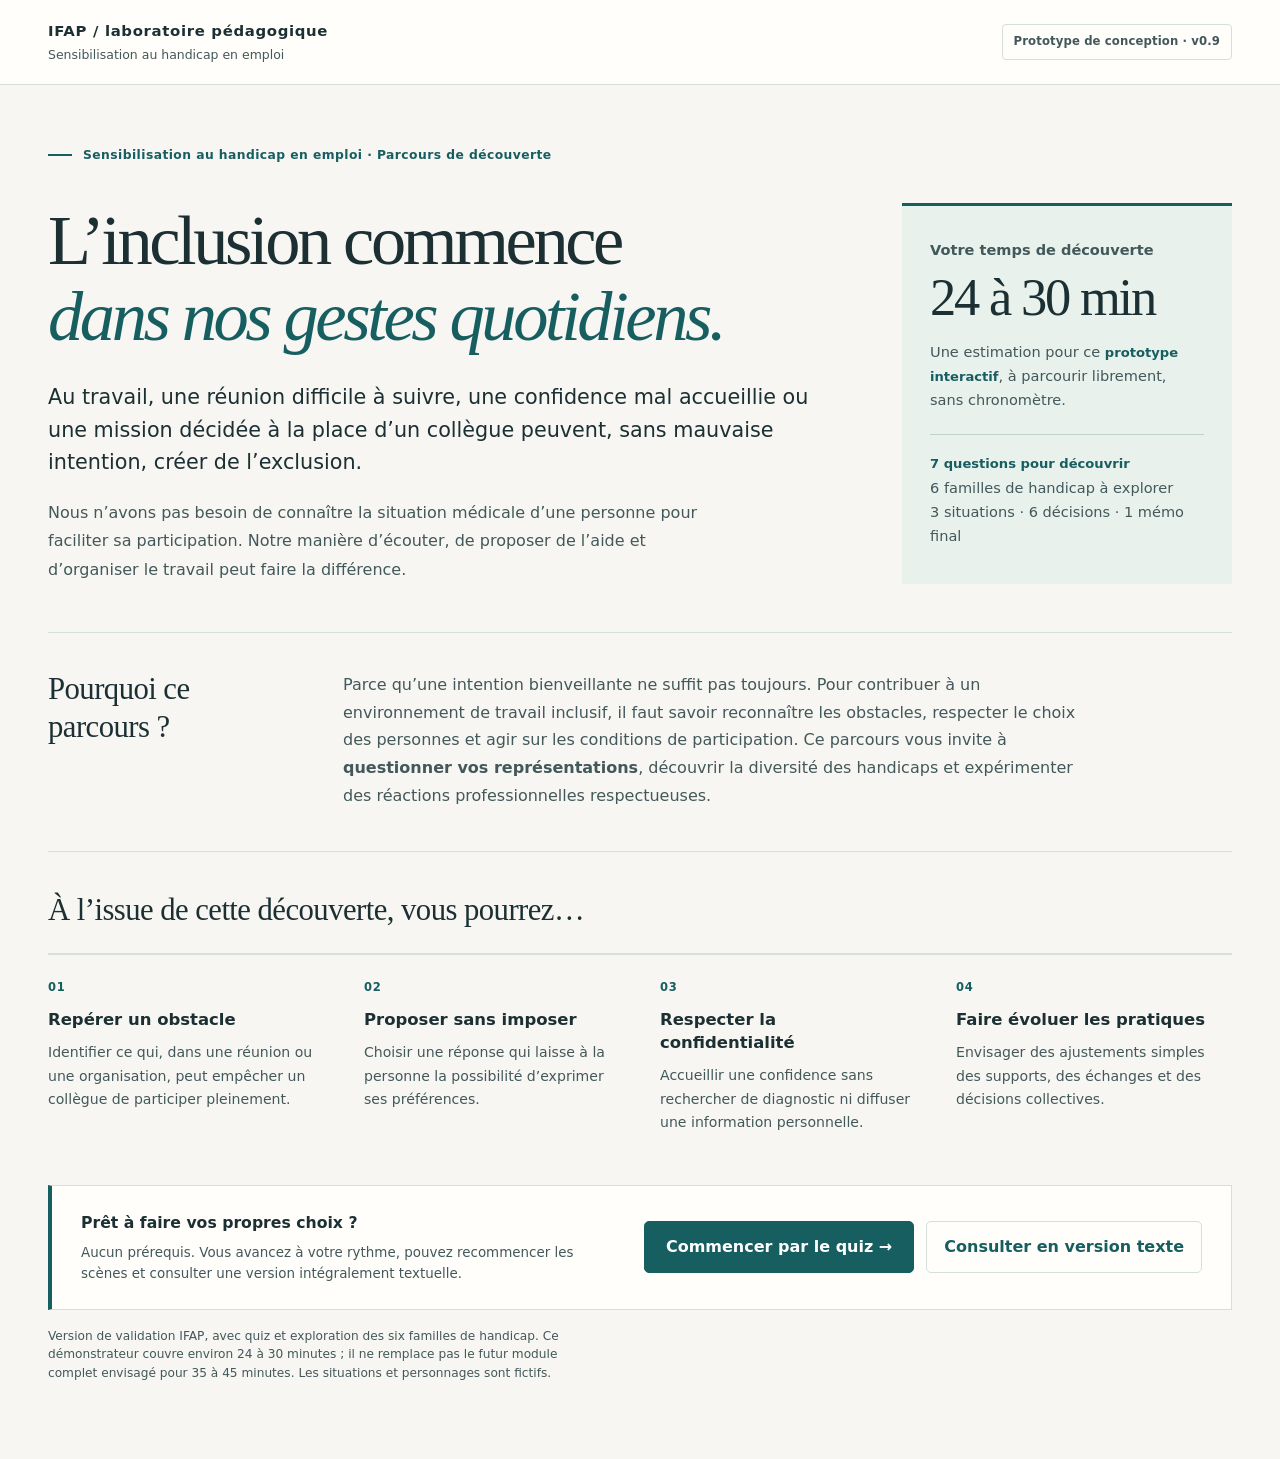
==== commit 9968cf12: "Intégrer six cartes interactives sur les familles de handicap et une question bilan — v0.9" ====
--- a/index.html
+++ b/index.html
@@ -7,7 +7,7 @@
 <meta name="viewport" content="width=device-width,initial-scale=1">
 <meta name="color-scheme" content="light">
 <meta name="description" content="Prototype IFAP : trois simulations inclusives sur les réflexes professionnels face au handicap, avec alternative textuelle accessible.">
-<title>Les gestes qui incluent · laboratoire IFAP v0.8</title>
+<title>Les gestes qui incluent · laboratoire IFAP v0.9</title>
 <style>
 /* ======================================================================
    IFAP • v0.4 — système visuel éditorial et accessible
@@ -435,12 +435,52 @@
 .quiz-reference a,.stat-source,.family-reference a{color:var(--brand);text-underline-offset:.18em;text-decoration:underline}
 .quiz-stat-grid .stat-source{font-size:.78rem;line-height:1.4;margin-top:auto}
 .family-reference{font-size:.82rem;color:var(--ink-soft)}
+
+/* Étape 2 — six familles, design éditorial et accès clavier */
+.family-progress{display:flex;align-items:center;gap:20px;margin:24px 0 19px;flex-wrap:wrap}
+.family-progress strong{font-size:.91rem}.family-progress progress{width:min(300px,100%);height:10px;accent-color:var(--brand)}
+.family-grid{display:grid;grid-template-columns:repeat(3,minmax(0,1fr));gap:13px}
+.family-card{display:flex;flex-direction:column;align-items:flex-start;text-align:left;gap:7px;min-height:164px;padding:19px 21px;border:1px solid var(--border);border-top:3px solid transparent;border-radius:7px;background:var(--surface);color:var(--ink);transition:background-color .15s,border-color .15s}
+.family-card:hover,.family-card[data-active="true"]{background:var(--brand-wash);border-color:var(--brand);border-top-color:var(--brand)}
+.family-card-top{display:flex;justify-content:space-between;align-items:baseline;width:100%;gap:14px;font-size:.76rem;font-weight:770;color:var(--brand)}
+.family-card-title{font:400 clamp(1.2rem,1.6vw,1.5rem)/1.2 var(--font-display);margin:11px 0 3px}
+.family-card-sub{color:var(--ink-soft);font-size:.84rem;line-height:1.4}
+.family-card-state{color:var(--brand);font-size:.78rem;font-weight:740;margin-top:auto;padding-top:10px}
+.family-detail{background:var(--surface);border:1px solid var(--border);border-left:4px solid var(--brand);margin-top:18px;padding:clamp(22px,3vw,38px)}
+.family-meta{display:flex;justify-content:space-between;gap:18px;font-size:.79rem;font-weight:760;color:var(--brand);margin-bottom:9px}
+.family-meta p{margin:0}.family-detail h2{font:400 clamp(1.9rem,3vw,2.7rem)/1.15 var(--font-display);margin-bottom:24px}
+.family-detail-grid{display:grid;grid-template-columns:minmax(0,1.5fr) minmax(230px,.8fr);gap:clamp(25px,4vw,50px)}
+.family-detail h3{font-size:.92rem;font-weight:780;color:var(--brand);margin:20px 0 8px}
+.family-detail h3:first-child{margin-top:0}.family-detail li+li{margin-top:7px}.family-detail ul{padding-left:20px}
+.family-reflex{background:var(--brand-wash);border-radius:5px;padding:23px;align-self:start}
+.family-reflex h3{margin-top:0}.family-reflex p{margin:0}
+.family-source{border-top:1px solid var(--border);padding-top:15px;margin-top:25px;color:var(--ink-soft);font-size:.82rem}
+.family-synthesis{background:var(--brand-wash);margin-top:22px;padding:clamp(22px,4vw,40px)}
+.family-synthesis h2{font:400 clamp(1.7rem,2.6vw,2.4rem)/1.18 var(--font-display);max-width:850px}
+.family-answers{display:grid;gap:10px;margin:22px 0}
+.family-answer{padding:16px 20px;min-height:60px;text-align:left;background:var(--surface);border:1px solid var(--border);border-radius:6px;color:var(--ink)}
+.family-answer:hover:not(:disabled){border-color:var(--brand);background:var(--surface-muted)}
+.family-answer:disabled{opacity:1;cursor:default}
+.family-answer[data-chosen="true"]{border:2px solid var(--brand);background:var(--surface-muted)}
+.family-feedback{margin:16px 0;padding:20px;background:var(--surface);border-left:3px solid var(--brand)}
+.family-footer{display:flex;align-items:flex-start;justify-content:space-between;gap:24px;margin-top:24px;padding-top:20px;border-top:1px solid var(--border)}
+.family-footer p{margin:0;color:var(--ink-soft);max-width:650px}.family-footer button{flex-shrink:0}
+.family-text{border-top:1px solid var(--border);border-bottom:1px solid var(--border);margin-top:24px;padding:14px 0}
+.family-text summary{color:var(--brand);font-weight:760;cursor:pointer}
+.family-text section{padding:16px 0;border-bottom:1px solid var(--border)}.family-text h3{margin:0 0 8px;font-size:1.12rem}
+.quiz-next-note{padding:14px 19px;background:var(--brand-wash);border-left:3px solid var(--brand)}
+@media(max-width:920px){.family-grid{grid-template-columns:repeat(2,minmax(0,1fr))}.family-detail-grid{grid-template-columns:1fr}}
+@media(max-width:560px){.family-grid{grid-template-columns:1fr}.family-card{min-height:122px;padding:17px}.family-footer{flex-direction:column}.family-footer button{width:100%}.family-detail .quiz-actions button{width:100%}}
+@media(prefers-reduced-motion:reduce){.family-card{transition:none}}
+body.hc .family-card,body.hc .family-detail{border-color:var(--ink)}
+@media(forced-colors:active){.family-card,.family-answer,.family-detail{border:1px solid CanvasText}.family-card[data-active="true"]{outline:3px solid Highlight}}
+
 </style>
 </head>
 <body>
 <a class="skip" id="skipMain" href="#welcomeTitle">Aller à la présentation du parcours</a>
 <a class="skip" id="skipTranscript" href="#fullTranscript" hidden>Consulter l’intégralité des situations en texte</a>
-<header class="topbar"><div class="bar-inner"><div class="brand"><strong>IFAP / laboratoire pédagogique</strong><small>Sensibilisation au handicap en emploi</small></div><span class="version">Prototype de conception · v0.8</span></div></header>
+<header class="topbar"><div class="bar-inner"><div class="brand"><strong>IFAP / laboratoire pédagogique</strong><small>Sensibilisation au handicap en emploi</small></div><span class="version">Prototype de conception · v0.9</span></div></header>
 <main>
 <section class="welcome-page" id="welcomePage" aria-labelledby="welcomeTitle">
   <div class="welcome-meta">Sensibilisation au handicap en emploi · Parcours de découverte</div>
@@ -452,15 +492,15 @@
     </div>
     <aside class="welcome-metric" aria-label="Durée et format du parcours">
       <p class="welcome-metric-label">Votre temps de découverte</p>
-      <strong class="welcome-duration">20 à 24 min</strong>
+      <strong class="welcome-duration">24 à 30 min</strong>
       <p>Une estimation pour ce <strong>prototype interactif</strong>, à parcourir librement, sans chronomètre.</p>
       <div class="welcome-metric-rule" aria-hidden="true"></div>
-      <p><strong>7 questions pour découvrir</strong><br>3 situations concrètes · 6 décisions<br>1 mémo final à conserver</p>
+      <p><strong>7 questions pour découvrir</strong><br>6 familles de handicap à explorer<br>3 situations · 6 décisions · 1 mémo final</p>
     </aside>
   </div>
   <section class="welcome-purpose" aria-labelledby="welcomeWhy">
     <h2 id="welcomeWhy">Pourquoi ce parcours&nbsp;?</h2>
-    <p>Parce qu’une intention bienveillante ne suffit pas toujours. Pour contribuer à un environnement de travail inclusif, il faut savoir reconnaître les obstacles, respecter le choix des personnes et agir sur les conditions de participation. Ce parcours vous invite à <strong>expérimenter des réactions professionnelles</strong> en commençant par questionner quelques idées reçues, plutôt qu’à mémoriser des catégories de handicap.</p>
+    <p>Parce qu’une intention bienveillante ne suffit pas toujours. Pour contribuer à un environnement de travail inclusif, il faut savoir reconnaître les obstacles, respecter le choix des personnes et agir sur les conditions de participation. Ce parcours vous invite à <strong>questionner vos représentations</strong>, découvrir la diversité des handicaps et expérimenter des réactions professionnelles respectueuses.</p>
   </section>
   <section class="welcome-objectives" aria-labelledby="welcomeObjectives">
     <h2 id="welcomeObjectives">À l’issue de cette découverte, vous pourrez…</h2>
@@ -478,7 +518,7 @@
       <button type="button" class="welcome-text" id="readExperience">Consulter en version texte</button>
     </div>
   </div>
-  <p class="welcome-disclaimer">Version de validation IFAP, avec quiz de découverte. Ce démonstrateur couvre environ 20 à 24 minutes&nbsp;; il ne remplace pas le futur module complet envisagé pour 35 à 45 minutes. Les situations et personnages sont fictifs.</p>
+  <p class="welcome-disclaimer">Version de validation IFAP, avec quiz et exploration des six familles de handicap. Ce démonstrateur couvre environ 24 à 30 minutes&nbsp;; il ne remplace pas le futur module complet envisagé pour 35 à 45 minutes. Les situations et personnages sont fictifs.</p>
 </section>
 
 <!-- Diagnostic de découverte : quiz accessible, sans chronomètre ni classement. -->
@@ -500,7 +540,7 @@
     <div class="quiz-feedback" id="quizFeedback" role="region" aria-labelledby="quizFeedbackTitle" tabindex="-1" hidden>
       <h3 id="quizFeedbackTitle"></h3><p id="quizFeedbackText"></p><p id="quizReference" class="quiz-reference" hidden>Source : <a id="quizReferenceLink" target="_blank" rel="noopener noreferrer"></a></p><div class="quiz-keyfigure" id="quizKeyfigure" hidden><span>Le chiffre à retenir</span><strong id="quizKeyfigureValue"></strong><span id="quizKeyfigureLabel"></span></div>
     </div>
-    <div class="quiz-actions"><button type="button" id="quizNext" class="quiz-primary" hidden>Question suivante →</button><button type="button" id="quizSkip" class="quiz-secondary">Passer aux mises en situation</button></div>
+    <div class="quiz-actions"><button type="button" id="quizNext" class="quiz-primary" hidden>Question suivante →</button><button type="button" id="quizSkip" class="quiz-secondary">Passer à la découverte des six familles</button></div>
     <p class="quiz-note">Chaque chiffre est accompagné de sa source. Les repères sont tirés de publications françaises datées, et ne sont pas des statistiques mesurées en Nouvelle-Calédonie.</p>
   </section>
   <section class="quiz-summary" id="quizSummary" aria-labelledby="quizSummaryTitle" hidden>
@@ -508,8 +548,8 @@
     <h2 id="quizSummaryTitle" tabindex="-1">Ce que l’on retient avant d’agir</h2>
     <p>Le handicap ne se résume ni à une apparence ni à un diagnostic. Les conditions de travail peuvent créer des obstacles ou, au contraire, rendre la participation possible. L’objectif n’est pas d’étiqueter les personnes&nbsp;: c’est d’adapter les pratiques.</p>
     <div class="quiz-stat-grid" aria-label="Cinq chiffres clés et leurs références">
-      <div><strong>80&nbsp;%</strong><span>des handicaps déclarés sont invisibles au premier regard.</span><a class="stat-source" href="https://www.agefiph.fr/sites/default/files/medias/fichiers/2025-09/Agefiph-IFOP_8-Barometre-perception-emploi-psh_2025-09.pdf#page=6" target="_blank" rel="noopener noreferrer">Source : Agefiph–Ifop, 2025</a></div>
-      <div><strong>85&nbsp;%</strong><span>des handicaps sont acquis au cours de la vie.</span><a class="stat-source" href="https://www.afg.asso.fr/app/uploads/2021/11/211123-favoriser-linclusion-personnes-situation-handicap.pdf#page=4" target="_blank" rel="noopener noreferrer">Source : AFG, 2021</a></div>
+      <div><strong>80&nbsp;%</strong><span>des handicaps déclarés sont invisibles au premier regard.</span><a class="stat-source" href="https://www.agefiph.fr/espace-presse/tous-les-documents-presse/parution-du-8e-barometre-agefiph-ifop-sur-les-perceptions" target="_blank" rel="noopener noreferrer">Source : Agefiph–Ifop, 2025</a></div>
+      <div><strong>85&nbsp;%</strong><span>des handicaps sont acquis au cours de la vie.</span><a class="stat-source" href="https://handicap.agriculture.gouv.fr/chiffres-cles-r89.html" target="_blank" rel="noopener noreferrer">Source : ministère chargé de l’agriculture</a></div>
       <div><strong>80&nbsp;%</strong><span>des cas ne nécessitent pas d’aménagement <em>technique</em> du poste de travail.</span><a class="stat-source" href="https://handicap.gouv.fr/sites/handicap/files/2022-11/DP-LesCompetencesDAbord.pdf#page=11" target="_blank" rel="noopener noreferrer">Source : ministères du travail et du handicap, 2022</a></div>
       <div><strong>Moins de 5&nbsp;%</strong><span>des personnes concernées par un handicap moteur utilisent un fauteuil roulant.</span><a class="stat-source" href="https://handicap.agriculture.gouv.fr/deficiences-motrices-handicap-moteur-a368.html" target="_blank" rel="noopener noreferrer">Source : ministère chargé de l’agriculture, 2026</a></div>
       <div><strong>1 sur 2</strong><span>personnes pourrait être concernée par une situation de handicap au cours de sa vie.</span><a class="stat-source" href="https://pro.inserm.fr/travail-et-handicap-creer-ladequation-en-mobilisant-les-bons-outils" target="_blank" rel="noopener noreferrer">Source : Inserm / Malakoff Humanis, 2022</a></div>
@@ -521,26 +561,53 @@
       <li><strong>Respecter la diversité</strong><span>Les situations et les besoins varient selon les personnes.</span></li>
       <li><strong>Demander, sans diagnostiquer</strong><span>La personne est la mieux placée pour exprimer ses besoins.</span></li>
     </ol>
-    <details class="quiz-families"><summary>Six grandes familles de handicap : répartition et exemples</summary>
-    <p>Une source de sensibilisation publiée en France présente quatre familles avec une part chiffrée. Les handicaps sensoriels et cognitifs sont indiqués comme transversaux, sans pourcentage distinct. Il ne s’agit donc pas d’un graphique de répartition exhaustive.</p>
-    <dl class="quiz-family-stats">
-      <div><dt>Maladies invalidantes</dt><dd><strong>45&nbsp;%</strong><span class="family-bar" style="--share:45%" aria-hidden="true"></span></dd></div>
-      <div><dt>Handicap psychique</dt><dd><strong>20&nbsp;%</strong><span class="family-bar" style="--share:20%" aria-hidden="true"></span></dd></div>
-      <div><dt>Handicap moteur</dt><dd><strong>16&nbsp;%</strong><span class="family-bar" style="--share:16%" aria-hidden="true"></span></dd></div>
-      <div><dt>Handicap mental ou intellectuel</dt><dd><strong>15&nbsp;%</strong><span class="family-bar" style="--share:15%" aria-hidden="true"></span></dd></div>
-    </dl>
-    <p><strong>Handicap sensoriel :</strong> difficultés possibles liées à la vision, à l’audition ou à l’accès à l’information (catégorie transversale).</p>
-    <p><strong>Handicap cognitif :</strong> difficultés possibles d’attention, de mémoire, de lecture ou d’organisation (catégorie transversale).</p>
-    <p>Ces catégories aident à comprendre la diversité des situations ; elles ne doivent pas servir à diagnostiquer un collègue ni à présumer ses capacités.</p>
-    <p class="family-reference">Source : <a href="https://www.cdg82.fr/fileadmin/02_Gerer_ma_collectivite/05_Prevention_et_sante_au_travail/JTSST/2017_Handicap/Com_une_difference.pdf" target="_blank" rel="noopener noreferrer">Com’une différence, support présenté au CDG 82, 2017</a>. Ces proportions illustratives sont issues d’un support de sensibilisation français ; il ne s’agit pas d’une enquête statistique calédonienne.</p>
-    </details>
-    <div class="quiz-actions"><button type="button" id="quizStartScenes" class="quiz-primary">Explorer les trois situations →</button><button type="button" id="quizRestart" class="quiz-secondary">Recommencer les sept questions</button></div>
+    <p class="quiz-next-note">Vous avez découvert les chiffres et déconstruit plusieurs idées reçues. L’étape suivante vous permet d’explorer six familles de handicap à travers des situations professionnelles concrètes.</p>
+    <div class="quiz-actions"><button type="button" id="quizStartScenes" class="quiz-primary">Découvrir les six familles de handicap →</button><button type="button" id="quizRestart" class="quiz-secondary">Recommencer les sept questions</button></div>
   </section>
   <details class="quiz-text-version" id="quizTextVersion"><summary>Lire les sept questions et leurs explications en version texte</summary><div id="quizTextBody"></div></details>
 </section>
 
+
+<!-- Séquence de découverte des six familles de handicap -->
+<section class="family-page discovery-page" id="familyPage" aria-labelledby="familyTitle" hidden>
+  <button type="button" id="familyBack" class="discovery-back">← Revoir le quiz</button>
+  <div class="discovery-intro">
+    <div>
+      <p class="discovery-kicker">Étape 2 · Découvrir la diversité des situations</p>
+      <h1 id="familyTitle" tabindex="-1">Six familles de handicap, <em>des réalités singulières.</em></h1>
+      <p>Découvrez chacune des six familles, leurs incidences possibles au travail et un réflexe utile. Ce sont des repères pour comprendre, jamais des étiquettes à attribuer à des collègues.</p>
+    </div>
+    <aside class="discovery-metric"><strong>4 à 6 minutes</strong><p>Six cartes à explorer et une question de synthèse. Sans chronomètre ni classement.</p></aside>
+  </div>
+  <div class="family-progress"><strong id="familyProgressLabel" role="status" aria-live="polite">0 famille explorée sur 6</strong><progress id="familyProgress" value="0" max="6">0 sur 6</progress></div>
+  <div id="familyCards" class="family-grid" role="group" aria-label="Les six familles de handicap"></div>
+  <section class="family-detail" id="familyDetail" aria-labelledby="familyDetailTitle" hidden>
+    <div class="family-meta"><p id="familyDetailIndex"></p><strong id="familyDetailShare"></strong></div>
+    <h2 id="familyDetailTitle" tabindex="-1"></h2>
+    <div class="family-detail-grid">
+      <div><h3>Comprendre</h3><p id="familyDetailDescription"></p><h3>Au travail, cela peut se traduire par…</h3><ul id="familyDetailExamples"></ul></div>
+      <aside class="family-reflex"><h3>Un réflexe utile</h3><p id="familyDetailReflex"></p></aside>
+    </div>
+    <p class="family-source">Source des parts chiffrées : <a href="https://www.fo-snta.fr/docs/Guide_Handicap.pdf" target="_blank" rel="noopener noreferrer">Guide « Que savez-vous du handicap ? » (2017)</a>, support de sensibilisation français. Ce ne sont pas des statistiques de Nouvelle-Calédonie. Les handicaps sensoriels et cognitifs y sont présentés comme des catégories transversales.</p>
+    <div class="quiz-actions"><button id="familyNext" class="quiz-primary" type="button">Découvrir une autre famille →</button><button id="familyBackToCards" class="quiz-secondary" type="button">Revenir aux cartes</button></div>
+  </section>
+  <section class="family-synthesis" id="familySynthesis" aria-labelledby="familySynthesisTitle" hidden>
+    <p class="discovery-kicker">Question bilan · après la découverte des six familles</p>
+    <h2 id="familySynthesisTitle" tabindex="-1">Peut-on déduire les besoins professionnels d’une personne à partir de sa famille de handicap&nbsp;?</h2>
+    <div id="familyAnswers" class="family-answers" role="group" aria-labelledby="familySynthesisTitle">
+      <button class="family-answer" type="button">Oui, toutes les personnes d’une même famille ont les mêmes besoins.</button>
+      <button class="family-answer" type="button">Non, il faut considérer la personne, son activité et son environnement.</button>
+      <button class="family-answer" type="button">Oui, si l’on connaît son diagnostic médical.</button>
+    </div>
+    <div id="familyFeedback" class="family-feedback" role="status" tabindex="-1" hidden></div>
+    <div class="quiz-actions"><button type="button" id="familyContinue" class="quiz-primary" hidden>Explorer les trois simulations →</button><button type="button" id="familyReview" class="quiz-secondary">Revoir les cartes</button></div>
+  </section>
+  <div class="family-footer"><p><strong>À retenir :</strong> une famille de handicap ne décrit ni une personne entière ni ses capacités. Le dialogue sur les situations réelles permet de trouver des réponses adaptées.</p><button id="familySkip" class="quiz-secondary" type="button">Passer aux mises en situation</button></div>
+  <details class="family-text" id="familyText"><summary>Lire les six familles en version texte intégrale</summary><div id="familyTextBody"></div></details>
+</section>
+
 <div id="experience" hidden aria-label="Parcours interactif de sensibilisation">
-<div class="experience-back"><button type="button" id="returnIntroduction">← Revoir l’introduction</button> <button type="button" id="returnDiscovery">Revoir les idées reçues →</button></div>
+<div class="experience-back"><button type="button" id="returnIntroduction">← Revoir l’introduction</button> <button type="button" id="returnDiscovery">Revoir le quiz</button> <button type="button" id="returnFamilies">Revoir les six familles →</button></div>
 
 <div class="introhead">
   <div class="introcopy">
@@ -558,7 +625,7 @@
   </details>
 </div>
 <div class="progress" aria-label="Progression du parcours">
-  <div class="progress-left"><strong id="progressText">Découverte du parcours</strong><span id="progressSub">Environ 20 à 24 minutes</span></div>
+  <div class="progress-left"><strong id="progressText">Découverte du parcours</strong><span id="progressSub">Environ 24 à 30 minutes</span></div>
   <div class="track" id="progressTrack" role="progressbar" aria-label="Situations achevées" aria-valuemin="0" aria-valuemax="100" aria-valuenow="0"><div class="fill" id="progressFill"></div></div>
 </div>
 <nav class="chapters" aria-label="Choisir une situation">
@@ -618,7 +685,7 @@
 function navigate(i){state.scene=i;state.phase=i===3?'finish':'welcome';state.line=0;state.step=0;state.choice=null;if(i<3)sceneArt(i);display()}
 function renderFinish(){$('contextTitle').textContent='Bilan du parcours · ce qui compte';$('sceneKicker').textContent='Vos repères de terrain';$('stepCount').textContent='Fin de l’expérience';$('roleText').textContent='Votre rôle : transférer ces réflexes dans votre quotidien professionnel.';$('countText').textContent='Bilan personnel, sans enregistrement nominatif';setText('Six réflexes à garder en tête','Une formation inclusive doit être accessible elle aussi. Vous pouvez télécharger ce mémo ou le lire directement ci-dessous.','Votre message clé','Demander, respecter, adapter : l’environnement de travail peut évoluer sans que la personne ait à se justifier.');$('finish').hidden=false;$('visual').dataset.effect='adapt';$('statsLine').textContent=state.completed.filter(Boolean).length+' des 3 situations explorées jusqu’à leur synthèse. Vous pouvez revoir les situations à volonté.';actions('Télécharger le mémo texte',downloadMemo,'Revenir à la situation 1',()=>navigate(0),'Imprimer ou enregistrer cette page',()=>{window.print()});}
 function downloadMemo(){const content=['IFAP — Six réflexes pour un environnement de travail inclusif','', '1. Demander ce qui convient, sans présumer.', '2. Respecter l’autonomie et les choix.', '3. Ne pas rechercher un diagnostic.', '4. Préserver la confidentialité.', '5. Anticiper les documents et l’organisation accessibles.', '6. Orienter sans garantir de droits ni décider à la place.', '', 'Document de sensibilisation général. Cas et personnages fictifs.'];const blob=new Blob([content.join('\n')],{type:'text/plain;charset=utf-8'});const url=URL.createObjectURL(blob);const a=document.createElement('a');a.href=url;a.download='IFAP_memo_six_reflexes_accessibilite.txt';a.click();setTimeout(()=>URL.revokeObjectURL(url),1500)}
-function initTranscript(){const root=$('transcriptBody');const pre=document.createElement('section');const preTitle=document.createElement('h2');preTitle.textContent='Diagnostic de découverte — sept questions';pre.append(preTitle);const preText=document.createElement('p');preText.textContent='Accessible sans chronomètre : questions, réponses et explications.';pre.append(preText);const preList=document.createElement('ol');quizData.forEach(q=>{const li=document.createElement('li');const st=document.createElement('strong');st.textContent=q.question;li.append(st);const p=document.createElement('p');p.textContent='Réponse : '+q.options[q.correct]+'. '+q.explanation;li.append(p);if(q.source){const sourceP=document.createElement('p');const a=document.createElement('a');a.href=q.source.url;a.target='_blank';a.rel='noopener noreferrer';a.textContent='Source : '+q.source.name;sourceP.append(a);li.append(sourceP)};preList.append(li)});pre.append(preList);root.append(pre);for(let s=0;s<data.length;s++){const sc=data[s];const section=document.createElement('section');const h2=document.createElement('h2');h2.textContent='Situation '+(s+1)+' — '+sc.title;section.append(h2);const p=document.createElement('p');p.textContent=sc.role;section.append(p);for(const [speaker,text] of sc.intro){const item=document.createElement('p');const strong=document.createElement('strong');strong.textContent=speaker+' : ';item.append(strong,document.createTextNode(text));section.append(item)}sc.steps.forEach((step,k)=>{const h3=document.createElement('h3');h3.textContent='Décision '+(k+1)+' — '+step.question;section.append(h3);const list=document.createElement('ol');for(const opt of step.options){const li=document.createElement('li');const st=document.createElement('strong');st.textContent=opt.label+' ';li.append(st);const resp=document.createElement('p');resp.textContent='Réaction : « '+opt.reaction+' »';const feed=document.createElement('p');feed.textContent='Retour : '+opt.title+'. '+opt.feedback;li.append(resp,feed);list.append(li)}section.append(list)});const end=document.createElement('p');const strong=document.createElement('strong');strong.textContent='À retenir : ';end.append(strong,document.createTextNode(sc.take));section.append(end);root.append(section)}}
+function initTranscript(){const root=$('transcriptBody');const pre=document.createElement('section');const preTitle=document.createElement('h2');preTitle.textContent='Diagnostic de découverte — sept questions';pre.append(preTitle);const preText=document.createElement('p');preText.textContent='Accessible sans chronomètre : questions, réponses et explications.';pre.append(preText);const preList=document.createElement('ol');quizData.forEach(q=>{const li=document.createElement('li');const st=document.createElement('strong');st.textContent=q.question;li.append(st);const p=document.createElement('p');p.textContent='Réponse : '+q.options[q.correct]+'. '+q.explanation;li.append(p);if(q.source){const sourceP=document.createElement('p');const a=document.createElement('a');a.href=q.source.url;a.target='_blank';a.rel='noopener noreferrer';a.textContent='Source : '+q.source.name;sourceP.append(a);li.append(sourceP)};preList.append(li)});pre.append(preList);root.append(pre);familyTranscript(root);for(let s=0;s<data.length;s++){const sc=data[s];const section=document.createElement('section');const h2=document.createElement('h2');h2.textContent='Situation '+(s+1)+' — '+sc.title;section.append(h2);const p=document.createElement('p');p.textContent=sc.role;section.append(p);for(const [speaker,text] of sc.intro){const item=document.createElement('p');const strong=document.createElement('strong');strong.textContent=speaker+' : ';item.append(strong,document.createTextNode(text));section.append(item)}sc.steps.forEach((step,k)=>{const h3=document.createElement('h3');h3.textContent='Décision '+(k+1)+' — '+step.question;section.append(h3);const list=document.createElement('ol');for(const opt of step.options){const li=document.createElement('li');const st=document.createElement('strong');st.textContent=opt.label+' ';li.append(st);const resp=document.createElement('p');resp.textContent='Réaction : « '+opt.reaction+' »';const feed=document.createElement('p');feed.textContent='Retour : '+opt.title+'. '+opt.feedback;li.append(resp,feed);list.append(li)}section.append(list)});const end=document.createElement('p');const strong=document.createElement('strong');strong.textContent='À retenir : ';end.append(strong,document.createTextNode(sc.take));section.append(end);root.append(section)}}
 for(let i=0;i<4;i++)$('nav'+i).addEventListener('click',()=>navigate(i));
 for(const [btn,klass] of [['textMode','text-mode'],['contrastMode','hc'],['motionMode','no-motion']])$(btn).addEventListener('click',()=>{const active=!document.body.classList.contains(klass);document.body.classList.toggle(klass,active);$(btn).setAttribute('aria-pressed',String(active));if(btn==='textMode'&&active){$('fullTranscript').open=true;}});
 
@@ -641,8 +708,8 @@
     "figureLabel": "des situations de handicap sont invisibles au premier regard",
     "explanation": "Le baromètre Agefiph–Ifop (2025) reprend le repère selon lequel 80 % des handicaps déclarés sont invisibles. L’apparence ne permet pas de déduire les besoins d’une personne.",
     "source": {
-      "name": "Agefiph–Ifop, 8e baromètre sur la perception de l’emploi des personnes handicapées, septembre 2025, p. 6",
-      "url": "https://www.agefiph.fr/sites/default/files/medias/fichiers/2025-09/Agefiph-IFOP_8-Barometre-perception-emploi-psh_2025-09.pdf#page=6"
+      "name": "Agefiph–Ifop, communiqué du 8e baromètre sur la perception de l’emploi des personnes handicapées, 18 septembre 2025",
+      "url": "https://www.agefiph.fr/espace-presse/tous-les-documents-presse/parution-du-8e-barometre-agefiph-ifop-sur-les-perceptions"
     }
   },
   {
@@ -657,10 +724,10 @@
     "correct": 3,
     "figure": "85 %",
     "figureLabel": "des handicaps sont acquis au cours de la vie active",
-    "explanation": "Ce repère de 85 % correspond aux handicaps acquis au cours de la vie (présentation AFG, 2021). Un handicap peut survenir après l’enfance, notamment pendant la vie professionnelle.",
+    "explanation": "Ce repère de 85 % correspond aux handicaps acquis au cours de la vie (ressource du ministère chargé de l’agriculture). Un handicap peut survenir après l’enfance, notamment pendant la vie professionnelle.",
     "source": {
-      "name": "Association française de la gestion financière (AFG), « Favoriser l’inclusion des personnes en situation de handicap », 23 novembre 2021, p. 4",
-      "url": "https://www.afg.asso.fr/app/uploads/2021/11/211123-favoriser-linclusion-personnes-situation-handicap.pdf#page=4"
+      "name": "Ministère chargé de l’agriculture, « Chiffres clés sur le handicap », données Insee et Dares",
+      "url": "https://handicap.agriculture.gouv.fr/chiffres-cles-r89.html"
     }
   },
   {
@@ -798,6 +865,7 @@
 }
 function nextQuiz(){if(!quizAnswered)return;quizIndex++;if(quizIndex>=quizData.length)showQuizSummary();else {renderQuizQuestion();focusQuiz('quizQuestion');}}
 function showDiscovery(){
+  $('familyPage').hidden=true;
   $('welcomePage').hidden=true;
   $('experience').hidden=true;
   $('discoveryPage').hidden=false;
@@ -818,13 +886,106 @@
 }
 $('discoveryBack').addEventListener('click',showIntroduction);
 $('quizNext').addEventListener('click',nextQuiz);
-$('quizSkip').addEventListener('click',()=>showExperience(false));
-$('quizStartScenes').addEventListener('click',()=>showExperience(false));
+$('quizSkip').addEventListener('click',showFamilies);
+$('quizStartScenes').addEventListener('click',showFamilies);
 $('quizRestart').addEventListener('click',()=>{quizIndex=0;quizCompleted=false;renderQuizQuestion();focusQuiz('quizQuestion');});
 quizTranscript();
 
+
+/* Six familles : exemples professionnels non diagnostiques et réflexes utiles. */
+const familyData=[{"name":"Maladies invalidantes","share":"45 %","subtitle":"Fatigue et contraintes de soins","description":"Certaines maladies invalidantes peuvent entraîner une fatigue variable, des symptômes évolutifs ou des contraintes de soins. Elles ne se ressemblent pas toutes.","examples":["Une réunion longue peut être plus fatigante certains jours.","Des rendez-vous de soins peuvent nécessiter davantage de souplesse dans l’organisation."],"reflex":"Discuter des horaires ou de l’organisation envisageables, sans demander de précisions médicales."},{"name":"Handicap psychique","share":"20 %","subtitle":"Gestion du stress et organisation","description":"Certains troubles psychiques peuvent avoir des effets sur la gestion du stress, les échanges et certaines situations de travail. Les conséquences varient selon les personnes.","examples":["Des changements d’urgence répétés peuvent compliquer l’organisation du travail.","Une accumulation de consignes uniquement orales peut être plus difficile à traiter."],"reflex":"Clarifier les priorités et anticiper les changements lorsque cela est possible, sans jugement."},{"name":"Handicap moteur","share":"16 %","subtitle":"Mouvements, posture et préhension","description":"Le handicap moteur peut concerner les déplacements, la posture, la préhension et certains mouvements. Il ne se réduit pas à l’usage d’un fauteuil roulant.","examples":["Rester debout longtemps à l’accueil peut devenir pénible.","Transporter des dossiers ou accéder à une salle peut demander des adaptations."],"reflex":"Proposer plusieurs modalités et demander ce qui convient, sans faire à la place de la personne."},{"name":"Handicap mental ou intellectuel","share":"15 %","subtitle":"Compréhension et repérage","description":"Certaines situations peuvent rendre plus difficiles la compréhension d’instructions complexes ou le repérage dans le temps et l’espace. Adapter sa communication ne signifie pas infantiliser.","examples":["Une longue procédure sans étapes peut être difficile à suivre.","Des consignes abstraites sans exemple rendent parfois une tâche moins claire."],"reflex":"Présenter les étapes et les exemples clairement, puis vérifier la compréhension avec respect."},{"name":"Handicap sensoriel","share":null,"subtitle":"Vision et audition","description":"Une difficulté visuelle ou auditive peut rendre certains documents et échanges moins accessibles, même si elle n’est pas immédiatement apparente.","examples":["Un tableau projeté en petits caractères rend une réunion difficile à suivre.","Une réunion bruyante ou une vidéo sans sous-titres limite l’accès aux échanges."],"reflex":"Anticiper les documents lisibles, les sous-titres et les alternatives écrites ; demander la préférence de la personne."},{"name":"Handicap cognitif","share":null,"subtitle":"Attention, lecture et organisation","description":"Certains troubles cognitifs peuvent concerner l’attention, la lecture, la mémoire ou l’organisation, sans définir l’ensemble des capacités de la personne.","examples":["Des interruptions répétées peuvent compliquer la concentration.","Plusieurs consignes simultanées sans support écrit peuvent compliquer l’organisation."],"reflex":"Structurer les consignes, préparer des supports clairs et réduire les interruptions selon les besoins."}];
+const familySeen=new Set();let familyCurrent=-1,familyAnswered=false;
+function put(tag,content,root,klass){
+  const e=document.createElement(tag);e.textContent=content;
+  if(klass)e.className=klass;if(root)root.append(e);return e;
+}
+function updateFamilyCards(){
+  const root=$('familyCards');root.replaceChildren();
+  familyData.forEach((d,i)=>{
+    const btn=put('button','',root,'family-card');btn.type='button';
+    btn.dataset.active=String(i===familyCurrent);
+    btn.setAttribute('aria-expanded',String(i===familyCurrent));
+    btn.setAttribute('aria-controls','familyDetail');
+    btn.setAttribute('aria-label',d.name+', '+(d.share||'catégorie transversale')+(familySeen.has(i)?', déjà explorée':'')+' ; ouvrir');
+    const top=put('span','',btn,'family-card-top');
+    put('span',String(i+1).padStart(2,'0'),top);
+    put('span',d.share||'Transversal',top);
+    put('strong',d.name,btn,'family-card-title');
+    put('span',d.subtitle,btn,'family-card-sub');
+    put('span',familySeen.has(i)?'✓ Déjà explorée':'Découvrir →',btn,'family-card-state');
+    btn.addEventListener('click',()=>selectFamily(i));
+  });
+  const n=familySeen.size;$('familyProgress').value=n;
+  $('familyProgressLabel').textContent=n+' famille'+(n>1?'s':'')+' explorée'+(n>1?'s':'')+' sur 6';
+}
+function selectFamily(i){
+  familyCurrent=i;familySeen.add(i);
+  updateFamilyCards();
+  const d=familyData[i];
+  $('familyDetail').hidden=false;
+  $('familyDetailIndex').textContent='Famille '+(i+1)+' sur 6';
+  $('familyDetailShare').textContent=d.share?d.share+' dans le document de référence':'Catégorie transversale';
+  $('familyDetailTitle').textContent=d.name;
+  $('familyDetailDescription').textContent=d.description;
+  $('familyDetailExamples').replaceChildren();
+  d.examples.forEach(e=>put('li',e,$('familyDetailExamples')));
+  $('familyDetailReflex').textContent=d.reflex;
+  $('familyNext').textContent=familySeen.size===6?'Répondre à la question bilan →':'Découvrir une autre famille →';
+  $('familyDetailTitle').focus();
+}
+function familyNext(){
+  if(familySeen.size===6){
+    $('familySynthesis').hidden=false;
+    $('familySynthesisTitle').focus();
+    return;
+  }
+  for(let n=1;n<=6;n++){
+    const i=(Math.max(familyCurrent,0)+n)%6;
+    if(!familySeen.has(i)){selectFamily(i);return;}
+  }
+}
+function answerFamily(i){
+  if(familyAnswered)return;
+  familyAnswered=true;
+  [...$('familyAnswers').children].forEach((b,k)=>{b.disabled=true;if(i===k)b.dataset.chosen='true';});
+  $('familyFeedback').textContent=(i===1?'Exactement. ':'La réponse adaptée est « Non ». ')+
+    'Deux personnes relevant d’une même famille peuvent avoir des besoins très différents. Il faut écouter la personne, considérer son travail réel et éviter les suppositions.';
+  $('familyFeedback').hidden=false;
+  $('familyContinue').hidden=false;
+  $('familyFeedback').focus();
+}
+function showFamilies(){
+  $('welcomePage').hidden=true;$('discoveryPage').hidden=true;$('experience').hidden=true;
+  $('familyPage').hidden=false;
+  $('skipMain').href='#familyTitle';$('skipMain').textContent='Aller à la découverte des six familles';
+  $('skipTranscript').hidden=true;updateFamilyCards();focusQuiz('familyTitle');
+}
+function familyTranscript(root){
+  const sec=document.createElement('section');
+  put('h2','Les six familles de handicap — explications, conséquences et réflexes',sec);
+  familyData.forEach((d,i)=>{
+    put('h3',(i+1)+'. '+d.name+(d.share?' — '+d.share:' — transversal'),sec);
+    put('p',d.description,sec);
+    const ul=document.createElement('ul');d.examples.forEach(e=>put('li',e,ul));sec.append(ul);
+    put('p','Réflexe utile : '+d.reflex,sec);
+  });
+  const p=put('p','Source des parts en entreprise : ',sec);
+  const a=put('a','Guide « Que savez-vous du handicap ? » (2017)',p);
+  a.href='https://www.fo-snta.fr/docs/Guide_Handicap.pdf';a.target='_blank';a.rel='noopener noreferrer';
+  root.append(sec);
+}
+$('familyBack').addEventListener('click',showDiscovery);
+$('familyBackToCards').addEventListener('click',()=>focusQuiz('familyTitle'));
+$('familyNext').addEventListener('click',familyNext);
+[...$('familyAnswers').children].forEach((b,i)=>b.addEventListener('click',()=>answerFamily(i)));
+$('familyContinue').addEventListener('click',()=>showExperience(false));
+$('familySkip').addEventListener('click',()=>showExperience(false));
+$('familyReview').addEventListener('click',()=>{familyAnswered=false;$('familySynthesis').hidden=true;$('familyFeedback').hidden=true;$('familyContinue').hidden=true;[...$('familyAnswers').children].forEach(b=>{b.disabled=false;delete b.dataset.chosen;});focusQuiz('familyTitle');});
+familyTranscript($('familyTextBody'));
+
 let introductionSeen = false;
 function showExperience(textOnly=false) {
+  $('familyPage').hidden=true;
   $('discoveryPage').hidden=true;
   $('welcomePage').hidden=true;
   $('experience').hidden=false;
@@ -847,6 +1008,7 @@
   }
 }
 function showIntroduction() {
+  $('familyPage').hidden=true;
   $('discoveryPage').hidden=true;
   $('experience').hidden=true;
   $('welcomePage').hidden=false;
@@ -861,6 +1023,7 @@
 $('readExperience').addEventListener('click',()=>showExperience(true));
 $('returnIntroduction').addEventListener('click',showIntroduction);
 $('returnDiscovery').addEventListener('click',showDiscovery);
+$('returnFamilies').addEventListener('click',showFamilies);
 
 initTranscript();sceneArt(0);display(false);
 })();
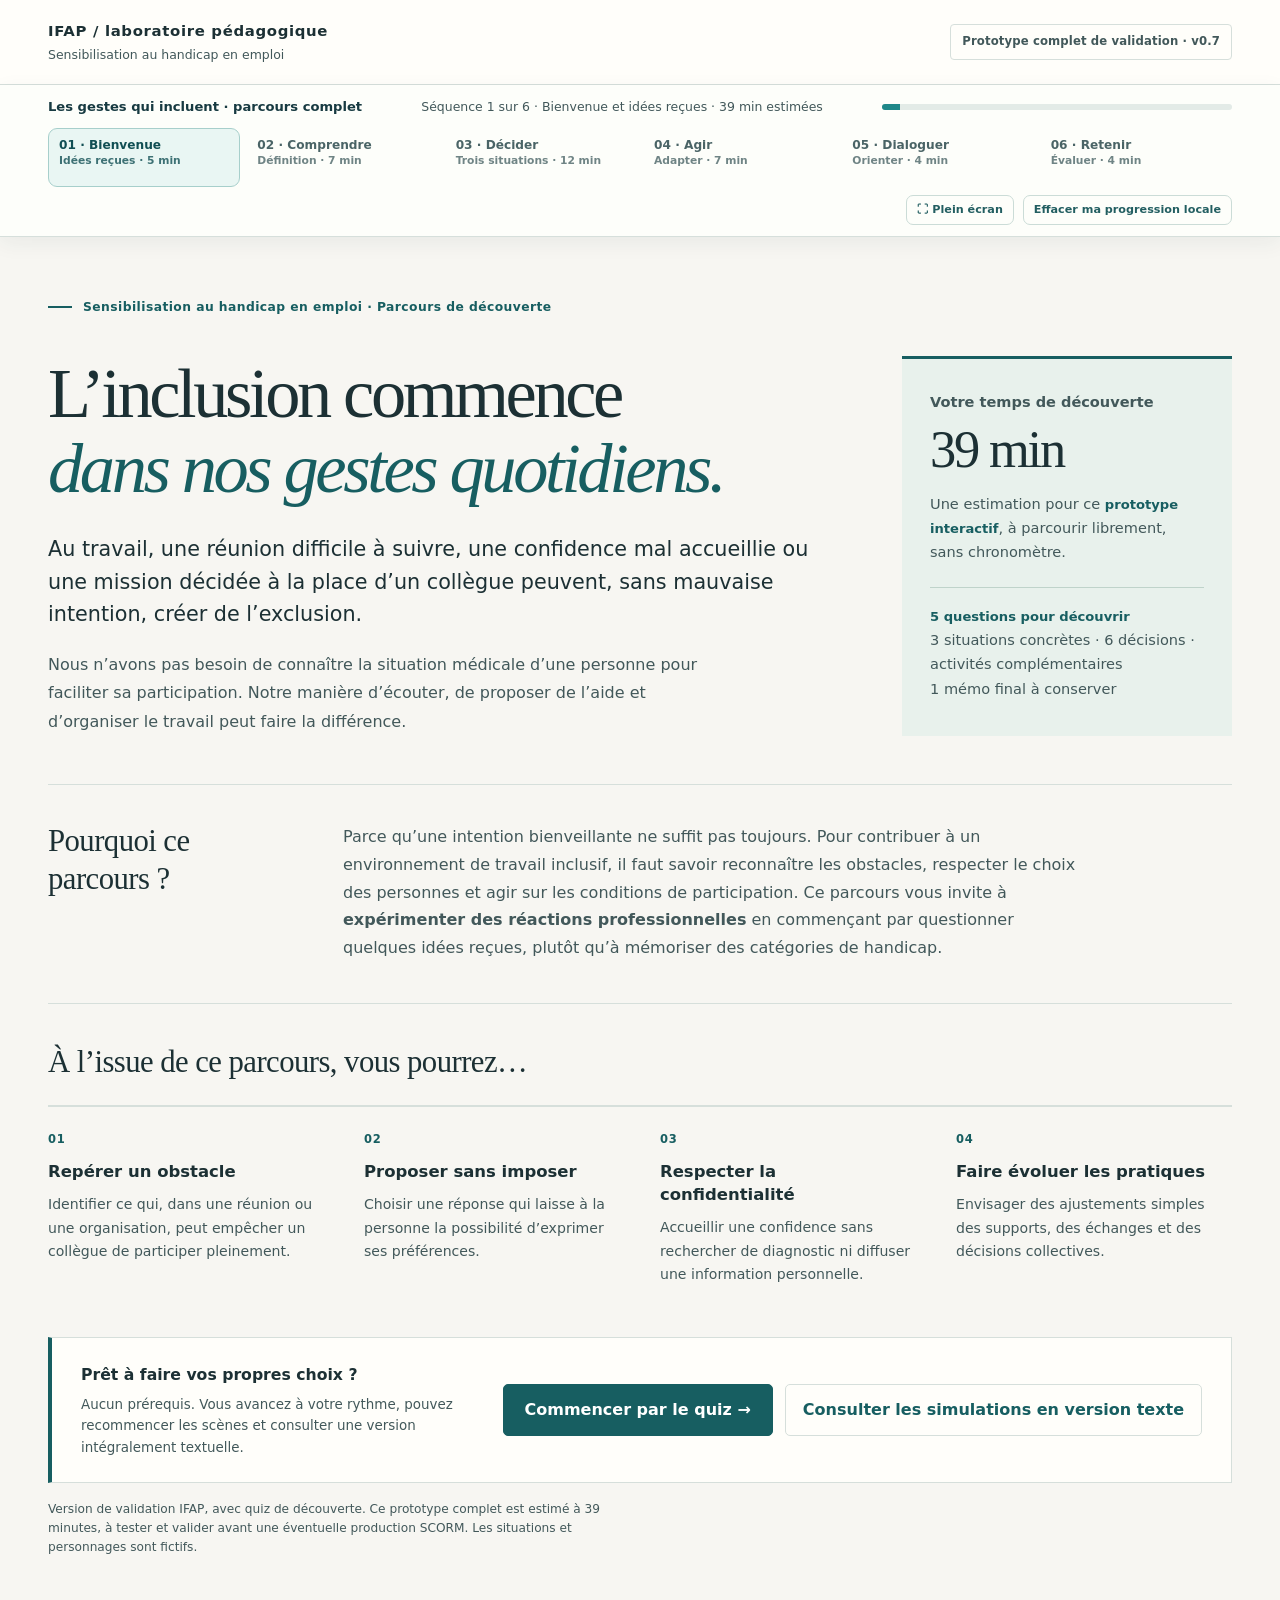
==== commit 579df00d: "Add files via upload" ====
--- a/index.html
+++ b/index.html
@@ -6,8 +6,8 @@
 <meta charset="utf-8">
 <meta name="viewport" content="width=device-width,initial-scale=1">
 <meta name="color-scheme" content="light">
-<meta name="description" content="Prototype IFAP : trois simulations inclusives sur les réflexes professionnels face au handicap, avec alternative textuelle accessible.">
-<title>Les gestes qui incluent · laboratoire IFAP v0.9</title>
+<meta name="description" content="Prototype IFAP : parcours autonome de sensibilisation : définition du handicap, idées reçues, simulations, adaptations, orientation et évaluation.">
+<title>Les gestes qui incluent · IFAP · prototype v0.7</title>
 <style>
 /* ======================================================================
    IFAP • v0.4 — système visuel éditorial et accessible
@@ -412,76 +412,141 @@
 @media(forced-colors: active) { .quiz-option, .quiz-summary, .quiz-feedback { border:1px solid CanvasText; } .quiz-option[data-answer="chosen"] { outline:3px solid Highlight; } }
 @media print { .quiz-options,.quiz-actions,.quiz-progress,.discovery-back { display:none; } .quiz-text-version { display:block; } }
 
-.quiz-keyfigure{display:flex;flex-wrap:wrap;align-items:baseline;gap:8px 16px;margin-top:18px;padding:17px 20px;border:1px solid var(--border);background:var(--surface-muted);border-radius:8px}.quiz-keyfigure[hidden]{display:none}.quiz-keyfigure span:first-child{flex-basis:100%;font-size:.76rem;color:var(--ink-soft);font-weight:760}.quiz-keyfigure strong{font:700 clamp(2rem,4vw,3.1rem)/1.1 var(--font-display);color:var(--brand)}.quiz-keyfigure span:last-child{flex:1 1 220px;font-size:.94rem}@media(forced-colors:active){.quiz-keyfigure{border:1px solid CanvasText}}
-
-/* Repères chiffrés : lecture sobre, non dépendante des couleurs. */
-.quiz-stat-grid{display:grid;grid-template-columns:repeat(auto-fit,minmax(170px,1fr));gap:13px;margin:20px 0 18px}
-.quiz-stat-grid>div{display:flex;flex-direction:column;gap:9px;min-width:0;border-top:2px solid var(--brand);padding:12px 4px 10px 0}
-.quiz-stat-grid strong{font:700 clamp(1.5rem,2.5vw,2.3rem)/1.15 var(--font-display);color:var(--brand)}
-.quiz-stat-grid span{font-size:.9rem;line-height:1.5;color:var(--ink)}
-.quiz-source-note{font-size:.85rem;color:var(--ink-soft);max-width:72ch}
-.quiz-family-stats{margin:18px 0}
-.quiz-family-stats>div{display:grid;grid-template-columns:minmax(0,1fr) 145px;gap:10px;padding:10px 0;align-items:center;border-bottom:1px solid var(--border)}
-.quiz-family-stats dt{font-size:.92rem}
-.quiz-family-stats dd{margin:0;display:flex;align-items:center;justify-content:flex-end;gap:10px}
-.quiz-family-stats dd strong{min-width:54px;text-align:right}
-.family-bar{display:block;width:75px;height:8px;background:var(--surface-muted);border-radius:4px;overflow:hidden}
-.family-bar::before{content:"";display:block;height:100%;width:var(--share);background:var(--brand)}
-@media(max-width:580px){.quiz-family-stats>div{grid-template-columns:1fr;gap:4px}.quiz-family-stats dd{justify-content:flex-start}.quiz-family-stats dd strong{text-align:left}}
-@media(forced-colors:active){.quiz-stat-grid>div{border:1px solid CanvasText}.family-bar::before{background:CanvasText}}
-
-/* Sources vérifiables, présentes au moment de la réponse et dans les synthèses. */
-.quiz-reference{font-size:.83rem;line-height:1.5;margin:15px 0 0;color:var(--ink-soft)}
-.quiz-reference a,.stat-source,.family-reference a{color:var(--brand);text-underline-offset:.18em;text-decoration:underline}
-.quiz-stat-grid .stat-source{font-size:.78rem;line-height:1.4;margin-top:auto}
-.family-reference{font-size:.82rem;color:var(--ink-soft)}
-
-/* Étape 2 — six familles, design éditorial et accès clavier */
-.family-progress{display:flex;align-items:center;gap:20px;margin:24px 0 19px;flex-wrap:wrap}
-.family-progress strong{font-size:.91rem}.family-progress progress{width:min(300px,100%);height:10px;accent-color:var(--brand)}
-.family-grid{display:grid;grid-template-columns:repeat(3,minmax(0,1fr));gap:13px}
-.family-card{display:flex;flex-direction:column;align-items:flex-start;text-align:left;gap:7px;min-height:164px;padding:19px 21px;border:1px solid var(--border);border-top:3px solid transparent;border-radius:7px;background:var(--surface);color:var(--ink);transition:background-color .15s,border-color .15s}
-.family-card:hover,.family-card[data-active="true"]{background:var(--brand-wash);border-color:var(--brand);border-top-color:var(--brand)}
-.family-card-top{display:flex;justify-content:space-between;align-items:baseline;width:100%;gap:14px;font-size:.76rem;font-weight:770;color:var(--brand)}
-.family-card-title{font:400 clamp(1.2rem,1.6vw,1.5rem)/1.2 var(--font-display);margin:11px 0 3px}
-.family-card-sub{color:var(--ink-soft);font-size:.84rem;line-height:1.4}
-.family-card-state{color:var(--brand);font-size:.78rem;font-weight:740;margin-top:auto;padding-top:10px}
-.family-detail{background:var(--surface);border:1px solid var(--border);border-left:4px solid var(--brand);margin-top:18px;padding:clamp(22px,3vw,38px)}
-.family-meta{display:flex;justify-content:space-between;gap:18px;font-size:.79rem;font-weight:760;color:var(--brand);margin-bottom:9px}
-.family-meta p{margin:0}.family-detail h2{font:400 clamp(1.9rem,3vw,2.7rem)/1.15 var(--font-display);margin-bottom:24px}
-.family-detail-grid{display:grid;grid-template-columns:minmax(0,1.5fr) minmax(230px,.8fr);gap:clamp(25px,4vw,50px)}
-.family-detail h3{font-size:.92rem;font-weight:780;color:var(--brand);margin:20px 0 8px}
-.family-detail h3:first-child{margin-top:0}.family-detail li+li{margin-top:7px}.family-detail ul{padding-left:20px}
-.family-reflex{background:var(--brand-wash);border-radius:5px;padding:23px;align-self:start}
-.family-reflex h3{margin-top:0}.family-reflex p{margin:0}
-.family-source{border-top:1px solid var(--border);padding-top:15px;margin-top:25px;color:var(--ink-soft);font-size:.82rem}
-.family-synthesis{background:var(--brand-wash);margin-top:22px;padding:clamp(22px,4vw,40px)}
-.family-synthesis h2{font:400 clamp(1.7rem,2.6vw,2.4rem)/1.18 var(--font-display);max-width:850px}
-.family-answers{display:grid;gap:10px;margin:22px 0}
-.family-answer{padding:16px 20px;min-height:60px;text-align:left;background:var(--surface);border:1px solid var(--border);border-radius:6px;color:var(--ink)}
-.family-answer:hover:not(:disabled){border-color:var(--brand);background:var(--surface-muted)}
-.family-answer:disabled{opacity:1;cursor:default}
-.family-answer[data-chosen="true"]{border:2px solid var(--brand);background:var(--surface-muted)}
-.family-feedback{margin:16px 0;padding:20px;background:var(--surface);border-left:3px solid var(--brand)}
-.family-footer{display:flex;align-items:flex-start;justify-content:space-between;gap:24px;margin-top:24px;padding-top:20px;border-top:1px solid var(--border)}
-.family-footer p{margin:0;color:var(--ink-soft);max-width:650px}.family-footer button{flex-shrink:0}
-.family-text{border-top:1px solid var(--border);border-bottom:1px solid var(--border);margin-top:24px;padding:14px 0}
-.family-text summary{color:var(--brand);font-weight:760;cursor:pointer}
-.family-text section{padding:16px 0;border-bottom:1px solid var(--border)}.family-text h3{margin:0 0 8px;font-size:1.12rem}
-.quiz-next-note{padding:14px 19px;background:var(--brand-wash);border-left:3px solid var(--brand)}
-@media(max-width:920px){.family-grid{grid-template-columns:repeat(2,minmax(0,1fr))}.family-detail-grid{grid-template-columns:1fr}}
-@media(max-width:560px){.family-grid{grid-template-columns:1fr}.family-card{min-height:122px;padding:17px}.family-footer{flex-direction:column}.family-footer button{width:100%}.family-detail .quiz-actions button{width:100%}}
-@media(prefers-reduced-motion:reduce){.family-card{transition:none}}
-body.hc .family-card,body.hc .family-detail{border-color:var(--ink)}
-@media(forced-colors:active){.family-card,.family-answer,.family-detail{border:1px solid CanvasText}.family-card[data-active="true"]{outline:3px solid Highlight}}
+
+/* v0.7 — extensions du parcours, appliquées après la feuille de style v0.6. */
+:root{--v7-teal:#176f71;--v7-navy:#173a41;--v7-ice:#e8f4f1;--v7-amber:#a66320;--v7-rose:#fce9e3}
+.v7-coursebar{position:sticky;top:0;z-index:45;background:#fdfefa;border-bottom:1px solid var(--border);box-shadow:0 6px 20px #183b3810}
+.v7-course-inner{max-width:1240px;margin:auto;padding:11px 28px 8px}
+.v7-course-head{display:flex;align-items:center;justify-content:space-between;gap:18px;margin-bottom:10px}
+.v7-course-head strong{font-size:.82rem;color:var(--v7-navy)}
+.v7-course-head .course-count{font-size:.78rem;color:var(--ink-soft)}
+.v7-overall{height:6px;border-radius:9px;background:#e3ebe7;overflow:hidden;flex:1;max-width:350px}
+.v7-overall>span{display:block;width:0;height:100%;background:#1f8889;transition:width .24s ease}
+.v7-course-links{display:grid;grid-template-columns:repeat(6,minmax(0,1fr));gap:6px}
+.v7-course-links button{position:relative;text-align:left;min-height:59px;border:1px solid transparent;border-radius:9px;background:transparent;padding:8px 10px;display:flex;flex-direction:column;gap:1px;color:#4a6466;font-size:.76rem;font-weight:680;line-height:1.35}
+.v7-course-links button small{display:block;color:inherit;opacity:.79;font-size:.67rem;font-weight:590}
+.v7-course-links button:hover{background:var(--brand-wash)}
+.v7-course-links button[aria-current='step']{border-color:#a7cfcb;background:#e9f6f3;color:#104e53}
+.v7-course-links button[data-visited='true']:not([aria-current='step'])::after{content:'✓';position:absolute;right:9px;top:6px;font-size:.75rem;color:#267968}
+.v7-course-tools{max-width:1240px;margin:0 auto;display:flex;gap:9px;justify-content:flex-end;padding:0 28px 11px}
+.v7-tiny{color:#225e61;background:transparent;border:1px solid #cbdcd7;border-radius:7px;padding:5px 10px;font-size:.7rem;font-weight:650}
+.v7-tiny:hover{background:#eaf4f0}
+.v7-page{max-width:1190px;margin:auto}
+.v7-subhead{display:grid;grid-template-columns:minmax(0,1fr) 185px;gap:24px;align-items:end;margin-bottom:27px}
+.v7-eyebrow{color:var(--brand);font-size:.84rem;font-weight:760;letter-spacing:.03em;margin-bottom:9px}
+.v7-subhead h1{font-size:clamp(2.25rem,4.4vw,4.1rem);max-width:890px;margin:0 0 12px}
+.v7-subhead p{color:var(--ink-soft)}
+.v7-duration{text-align:right;align-self:center;border-left:2px solid #b3d4cc;padding-left:16px}
+.v7-duration strong{display:block;font-size:1.55rem;font-family:var(--font-display);font-weight:500;color:#1a5559}
+.v7-duration small{font-size:.76rem;color:var(--ink-soft)}
+.v7-panel{background:#fffefa;border:1px solid var(--border);border-radius:16px;box-shadow:0 15px 40px #214e4a0d;overflow:hidden}
+.v7-panel-content{padding:clamp(22px,4vw,46px)}
+.v7-panel h2{font-size:clamp(1.65rem,2.65vw,2.7rem);font-family:var(--font-display);font-weight:500;line-height:1.18;max-width:29ch;letter-spacing:-.03em;color:var(--v7-navy)}
+.v7-panel h3{color:#153f43;font-size:1.13rem;margin-bottom:12px}
+.v7-panel p{font-size:1.015rem;line-height:1.78}
+.v7-lessonlabel{display:inline-block;color:#18696e;font-size:.79rem;font-weight:740;letter-spacing:.04em;margin-bottom:14px}
+.v7-callout{background:#eaf4f0;border-left:4px solid #1e7d7b;border-radius:0 8px 8px 0;padding:18px 21px;margin-top:22px;max-width:950px}
+.v7-callout strong{color:#19545a}.v7-callout p{margin:7px 0 0}
+.v7-footer{display:flex;align-items:center;justify-content:space-between;gap:16px;padding:22px 0 14px}
+.v7-footer .v7-step-number{font-size:.85rem;color:var(--ink-soft)}
+.v7-footer-actions{display:flex;flex-wrap:wrap;gap:10px}
+.v7-button{border:1px solid var(--brand);background:var(--brand);color:white;border-radius:8px;padding:11px 21px;min-height:47px;font-weight:710;font-size:.88rem}
+.v7-button:hover{background:var(--brand-hover);color:#fff}
+.v7-button.secondary{background:#fffefa;color:var(--brand);border-color:#a7c9c1}.v7-button.secondary:hover{background:#eaf4f0}
+.v7-button.muted{border-color:#ccd7d2;background:transparent;color:var(--ink-soft)}
+.v7-split{display:grid;grid-template-columns:1fr 1fr;gap:23px;align-items:center}
+.v7-heroart{height:290px;position:relative;border-radius:14px;background:radial-gradient(circle at 77% 20%,#ffe8c9 0 13%,transparent 14%),linear-gradient(136deg,#d4eee9,#eaf4e7 50%,#f6efe0);overflow:hidden}
+.v7-heroart::before{content:'';position:absolute;bottom:-45px;left:-15px;height:155px;width:110%;border-radius:50% 50% 0 0;background:#b6ded5}
+.v7-heroart .workblock{position:absolute;top:18%;left:8%;right:8%;height:44%;background:#fffdfa;border:8px solid #497c79;border-radius:13px;box-shadow:0 9px 20px #123b3b25}
+.v7-heroart .workblock i{display:block;height:11px;background:#c8ddd7;border-radius:5px;margin:14px 18px 0}
+.v7-heroart .workblock i:nth-child(2){width:54%}.v7-heroart .workblock i:nth-child(3){width:77%}
+.v7-heroart .workpeople{position:absolute;bottom:12px;left:18%;display:flex;gap:23px;align-items:flex-end}
+.v7-heroart .workpeople span{display:block;width:54px;height:93px;border-radius:30px 30px 12px 12px;background:#2e777a;box-shadow:0 2px 0 #12485025}
+.v7-heroart .workpeople span::before{content:'';display:block;width:43px;height:43px;background:#c68e71;border-radius:50%;margin:-26px auto 0;border:5px solid #f6efe0}
+.v7-heroart .workpeople span:nth-child(2){background:#a65e48;height:78px}.v7-heroart .workpeople span:nth-child(2)::before{background:#8d5d48}
+.v7-heroart .workpeople span:nth-child(3){height:104px;background:#c38d36}.v7-heroart .workpeople span:nth-child(3)::before{background:#ebbd98}
+.v7-equation{display:grid;grid-template-columns:repeat(3,1fr);gap:10px;margin:23px 0}
+.v7-equation article{padding:22px 14px;border-radius:12px;background:#ebf3f1;text-align:center;border:1px solid #d4e4df}
+.v7-equation article strong{font-size:1.05rem;display:block;color:#194d53}.v7-equation article small{font-size:.8rem;color:#557072}
+.v7-equation .v7-result{background:#fff4e4;border-color:#e8d1ac}
+.v7-micro{font-size:.81rem!important;color:var(--ink-soft);margin:10px 0}
+.v7-toggle{display:flex;gap:8px;margin:18px 0 20px;flex-wrap:wrap}
+.v7-toggle button{background:#f2f5f2;border:1px solid #c9d5d0;border-radius:8px;padding:10px 20px;color:var(--ink);font-weight:690}
+.v7-toggle button[aria-pressed='true']{background:#165c61;color:#fff;border-color:#165c61}
+.v7-comparison{display:grid;grid-template-columns:1fr 1fr;gap:18px}
+.v7-comparison .v7-case{padding:19px;border-radius:11px;background:#fcf2e6;border:1px solid #e4d5bf;min-height:218px;transition:opacity .2s ease,transform .2s ease}
+.v7-comparison .v7-case.after{background:#e9f3ee;border-color:#bbd6cc}
+.v7-comparison .v7-case:not(.active){opacity:.65;transform:scale(.988)}
+.v7-comparison h3{font-size:.96rem}.v7-comparison p,.v7-comparison li{font-size:.88rem;line-height:1.65}
+.v7-choice-list{display:grid;gap:11px;margin:21px 0}
+.v7-choice{display:block;width:100%;padding:15px 18px;text-align:left;background:#fff;border:1px solid #ccd9d4;border-radius:10px;color:#234247;font-weight:580;line-height:1.55;transition:background .14s ease}
+.v7-choice:hover{border-color:#267c7a;background:#f0f8f5}
+.v7-choice[aria-pressed='true']{border-color:#177770;background:#e4f2ed;box-shadow:inset 4px 0 #177770}
+.v7-choice:disabled{cursor:default}.v7-choice[data-correct='true']{border-color:#287764;background:#e6f4ed}
+.v7-choice[data-correct='false']{border-color:#b37d49;background:#fff3e5}
+.v7-feedback{margin-top:17px;padding:19px 21px;border-radius:10px;background:#eaf4ef;border:1px solid #c4ddd2}
+.v7-feedback.warning{background:#fff4e8;border-color:#f0d8b7}
+.v7-feedback strong{display:block;color:#185f52;margin-bottom:7px}
+.v7-feedback.warning strong{color:#835622}.v7-feedback p{margin:0;font-size:.92rem}
+.v7-grid{display:grid;grid-template-columns:repeat(3,minmax(0,1fr));gap:14px;margin:20px 0}
+.v7-grid.four{grid-template-columns:repeat(4,minmax(0,1fr))}
+.v7-tile{padding:19px;background:#f3f7f4;border:1px solid #d4e2da;border-radius:11px;text-align:left;min-height:142px;color:#2a4a4e}
+button.v7-tile{cursor:pointer}.v7-tile strong{display:block;font-size:.98rem;color:#1f5758}
+.v7-tile span{font-size:1.52rem;display:block;margin-bottom:12px}.v7-tile p{font-size:.84rem;line-height:1.55;margin:9px 0 0}
+.v7-tile[aria-expanded='true'],.v7-tile[aria-pressed='true']{background:#e6f3ed;border-color:#287f79}
+.v7-stacked{display:flex;flex-direction:column;gap:11px}
+.v7-pill{display:inline-block;background:#eef4f0;color:#1f6563;border-radius:40px;font-size:.75rem;font-weight:720;padding:5px 12px}
+.v7-divider{border:none;border-top:1px solid var(--border);margin:25px 0}
+.v7-context{background:#edf3f1;border:1px solid #cbdad3;border-radius:12px;padding:23px;max-width:820px}
+.v7-context strong{font-size:.92rem;color:#1c6260}.v7-context p{margin:7px 0 0}
+.v7-tasks{display:flex;gap:15px;align-items:center;margin:15px 0;font-size:.82rem;color:var(--ink-soft)}
+.v7-tag{border-radius:5px;background:#e9ece7;padding:4px 10px;font-size:.73rem;font-weight:650;color:var(--ink-soft)}
+.v7-progress-small{height:6px;max-width:500px;background:#e8ede8;border-radius:8px;overflow:hidden;margin:20px 0}.v7-progress-small span{display:block;height:100%;background:#1a7273;transition:width .2s}
+.v7-case-rows{display:grid;gap:15px;margin:18px 0}.v7-case-row{border:1px solid #d6e0dc;border-radius:12px;padding:18px;background:#fbfefa}.v7-case-row h3{font-size:1rem}.v7-case-row p{font-size:.89rem}
+.v7-resource{padding:14px 0;border-bottom:1px solid #d7e1dc}.v7-resource:last-child{border:0}
+.v7-memo ol{padding-left:24px}.v7-memo li{padding:9px 0;font-size:1.02rem}
+.v7-quizmeta{display:flex;align-items:center;gap:12px;font-size:.86rem;font-weight:720;color:#276f6b}
+.v7-score{font-family:var(--font-display);font-size:4rem;line-height:1.1;color:#175f61;margin:16px 0}
+.v7-notice{font-size:.82rem!important;color:var(--ink-soft);margin-top:15px}
+.v7-reader{background:#fffefa;border:1px solid #d0ddd5;border-radius:8px;padding:17px 20px;margin:12px 0 18px}
+.v7-reader summary{cursor:pointer;color:#225e5f;font-weight:680}
+.v7-reader li{margin:10px 0}
+@media(max-width:850px){.v7-course-links{grid-template-columns:repeat(3,minmax(0,1fr))}.v7-course-inner{padding:9px 16px}.v7-course-tools{padding:0 16px 8px}.v7-subhead{grid-template-columns:1fr}.v7-duration{border-left:0;border-top:1px solid #bcd5cb;padding:10px 0 0;text-align:left}.v7-split,.v7-comparison{grid-template-columns:1fr}.v7-grid,.v7-grid.four{grid-template-columns:repeat(2,minmax(0,1fr))}.v7-heroart{height:220px}}
+@media(max-width:500px){.v7-course-links button{padding:5px;min-height:52px;font-size:.7rem}.v7-course-links button small{font-size:.61rem}.v7-course-head{flex-wrap:wrap;gap:4px}.v7-overall{flex:1 1 100%;max-width:none;order:3}.v7-panel-content{padding:20px}.v7-grid,.v7-grid.four,.v7-equation{grid-template-columns:1fr}.v7-footer{align-items:stretch;flex-direction:column}.v7-footer-actions{justify-content:stretch}.v7-footer-actions button{flex:1}.v7-heroart{height:190px}}
+@media(prefers-reduced-motion:reduce){.v7-overall>span,.v7-comparison .v7-case,.v7-progress-small span{transition:none}}
+@media print{.v7-coursebar,.v7-footer,.v7-course-tools,.topbar,.v7-button{display:none!important}.v7-page,.v7-panel{box-shadow:none!important;border:none!important}.v7-panel-content{padding:0}}
 
 </style>
 </head>
 <body>
 <a class="skip" id="skipMain" href="#welcomeTitle">Aller à la présentation du parcours</a>
 <a class="skip" id="skipTranscript" href="#fullTranscript" hidden>Consulter l’intégralité des situations en texte</a>
-<header class="topbar"><div class="bar-inner"><div class="brand"><strong>IFAP / laboratoire pédagogique</strong><small>Sensibilisation au handicap en emploi</small></div><span class="version">Prototype de conception · v0.9</span></div></header>
+<header class="topbar"><div class="bar-inner"><div class="brand"><strong>IFAP / laboratoire pédagogique</strong><small>Sensibilisation au handicap en emploi</small></div><span class="version">Prototype complet de validation · v0.7</span></div></header>
+<!-- Navigation générale du parcours v0.7, indépendante du suivi interne des six décisions v0.6. -->
+<nav class="v7-coursebar" id="v7CourseBar" aria-label="Parcours complet — six séquences">
+ <div class="v7-course-inner">
+  <div class="v7-course-head"><strong>Les gestes qui incluent · parcours complet</strong><span class="course-count" id="v7CourseCount">Séquence 1 sur 6 · 39 min estimées</span><div class="v7-overall" role="progressbar" aria-label="Progression générale de navigation" aria-valuemin="0" aria-valuemax="100" aria-valuenow="0" id="v7Overall"><span id="v7OverallFill"></span></div></div>
+  <div class="v7-course-links" id="v7CourseLinks">
+   <button type="button" data-v7chapter="1" aria-current="step">01 · Bienvenue <small>Idées reçues · 5 min</small></button>
+   <button type="button" data-v7chapter="2">02 · Comprendre <small>Définition · 7 min</small></button>
+   <button type="button" data-v7chapter="3">03 · Décider <small>Trois situations · 12 min</small></button>
+   <button type="button" data-v7chapter="4">04 · Agir <small>Adapter · 7 min</small></button>
+   <button type="button" data-v7chapter="5">05 · Dialoguer <small>Orienter · 4 min</small></button>
+   <button type="button" data-v7chapter="6">06 · Retenir <small>Évaluer · 4 min</small></button>
+  </div>
+ </div>
+ <div class="v7-course-tools"><button type="button" class="v7-tiny" id="v7Fullscreen">⛶ Plein écran</button><button type="button" class="v7-tiny" id="v7Resume" hidden>↺ Reprendre là où j’en étais</button><button type="button" class="v7-tiny" id="v7Reset">Effacer ma progression locale</button></div>
+</nav>
 <main>
+<section id="extensionPage" class="v7-page" aria-labelledby="v7ScreenTitle" hidden>
+  <div class="v7-subhead"><div><p class="v7-eyebrow" id="v7Breadcrumb">Séquence 2 · Comprendre</p><h1 id="v7ScreenTitle" tabindex="-1">Comprendre une situation de handicap</h1><p id="v7ScreenSubtitle">Des repères concrets pour agir au travail.</p></div><div class="v7-duration"><strong id="v7ScreenTime">1 min</strong><small>Durée indicative de cet écran</small></div></div>
+  <article class="v7-panel" id="v7ScreenPanel" aria-label="Contenu pédagogique interactif"><div class="v7-panel-content" id="v7ScreenBody"></div></article>
+  <div class="v7-footer"><span class="v7-step-number" id="v7StepNumber">Écran 1 sur 14</span><div class="v7-footer-actions"><button type="button" class="v7-button secondary" id="v7Prev">← Précédent</button><button type="button" class="v7-button" id="v7Next">Continuer →</button></div></div>
+  <details class="v7-reader" id="v7TextDetails"><summary>Consulter les contenus de cette séquence en version textuelle</summary><div id="v7ReaderBody"></div></details>
+  <p class="v7-notice">Prototype pédagogique v0.7 · parcours fictif de sensibilisation, pas un avis médical, juridique ou RH. Certaines ressources locales et formulations restent à valider avec Jérôme et Aurore.</p>
+  <p class="sr-only" role="status" aria-live="polite" id="v7Live"></p>
+</section>
+
 <section class="welcome-page" id="welcomePage" aria-labelledby="welcomeTitle">
   <div class="welcome-meta">Sensibilisation au handicap en emploi · Parcours de découverte</div>
   <div class="welcome-hero">
@@ -492,18 +557,18 @@
     </div>
     <aside class="welcome-metric" aria-label="Durée et format du parcours">
       <p class="welcome-metric-label">Votre temps de découverte</p>
-      <strong class="welcome-duration">24 à 30 min</strong>
+      <strong class="welcome-duration">39 min</strong>
       <p>Une estimation pour ce <strong>prototype interactif</strong>, à parcourir librement, sans chronomètre.</p>
       <div class="welcome-metric-rule" aria-hidden="true"></div>
-      <p><strong>7 questions pour découvrir</strong><br>6 familles de handicap à explorer<br>3 situations · 6 décisions · 1 mémo final</p>
+      <p><strong>5 questions pour découvrir</strong><br>3 situations concrètes · 6 décisions · activités complémentaires<br>1 mémo final à conserver</p>
     </aside>
   </div>
   <section class="welcome-purpose" aria-labelledby="welcomeWhy">
     <h2 id="welcomeWhy">Pourquoi ce parcours&nbsp;?</h2>
-    <p>Parce qu’une intention bienveillante ne suffit pas toujours. Pour contribuer à un environnement de travail inclusif, il faut savoir reconnaître les obstacles, respecter le choix des personnes et agir sur les conditions de participation. Ce parcours vous invite à <strong>questionner vos représentations</strong>, découvrir la diversité des handicaps et expérimenter des réactions professionnelles respectueuses.</p>
+    <p>Parce qu’une intention bienveillante ne suffit pas toujours. Pour contribuer à un environnement de travail inclusif, il faut savoir reconnaître les obstacles, respecter le choix des personnes et agir sur les conditions de participation. Ce parcours vous invite à <strong>expérimenter des réactions professionnelles</strong> en commençant par questionner quelques idées reçues, plutôt qu’à mémoriser des catégories de handicap.</p>
   </section>
   <section class="welcome-objectives" aria-labelledby="welcomeObjectives">
-    <h2 id="welcomeObjectives">À l’issue de cette découverte, vous pourrez…</h2>
+    <h2 id="welcomeObjectives">À l’issue de ce parcours, vous pourrez…</h2>
     <ol class="welcome-goals">
       <li><span>01</span><strong>Repérer un obstacle</strong><p>Identifier ce qui, dans une réunion ou une organisation, peut empêcher un collègue de participer pleinement.</p></li>
       <li><span>02</span><strong>Proposer sans imposer</strong><p>Choisir une réponse qui laisse à la personne la possibilité d’exprimer ses préférences.</p></li>
@@ -515,99 +580,60 @@
     <div class="welcome-action-copy"><strong>Prêt à faire vos propres choix&nbsp;?</strong><p>Aucun prérequis. Vous avancez à votre rythme, pouvez recommencer les scènes et consulter une version intégralement textuelle.</p></div>
     <div class="welcome-controls">
       <button type="button" class="welcome-start" id="beginExperience">Commencer par le quiz <span aria-hidden="true">→</span></button>
-      <button type="button" class="welcome-text" id="readExperience">Consulter en version texte</button>
+      <button type="button" class="welcome-text" id="readExperience">Consulter les simulations en version texte</button>
     </div>
   </div>
-  <p class="welcome-disclaimer">Version de validation IFAP, avec quiz et exploration des six familles de handicap. Ce démonstrateur couvre environ 24 à 30 minutes&nbsp;; il ne remplace pas le futur module complet envisagé pour 35 à 45 minutes. Les situations et personnages sont fictifs.</p>
+  <p class="welcome-disclaimer">Version de validation IFAP, avec quiz de découverte. Ce prototype complet est estimé à 39 minutes, à tester et valider avant une éventuelle production SCORM. Les situations et personnages sont fictifs.</p>
 </section>
 
-<!-- Diagnostic de découverte : quiz accessible, sans chronomètre ni classement. -->
+<!-- Diagnostic de découverte : adaptation originale du format Kahoot du dossier de Jérôme,
+     sans pourcentages non vérifiés ni compétition chronométrée. -->
 <section class="discovery-page" id="discoveryPage" aria-labelledby="discoveryTitle" hidden>
   <button type="button" id="discoveryBack" class="discovery-back">← Revoir l’introduction</button>
   <div class="discovery-intro">
     <div>
       <p class="discovery-kicker">Étape 1 · Découvrir et questionner ses représentations</p>
       <h1 id="discoveryTitle" tabindex="-1">Vrai, faux… <em>ou plus nuancé&nbsp;?</em></h1>
-      <p>Avant d’entrer dans les situations, testez sept idées reçues sur le handicap au travail. Il ne s’agit pas de vous noter, mais de découvrir ce qui change notre regard.</p>
+      <p>Avant d’entrer dans les situations, testez cinq idées reçues sur le handicap au travail. Il ne s’agit pas de vous noter, mais de découvrir ce qui change notre regard.</p>
     </div>
-    <aside class="discovery-metric"><strong>7 questions · environ 6 à 7 minutes</strong><p>Aucun chronomètre. Aucune compétition. Chaque réponse est expliquée, et vous pouvez continuer à votre rythme.</p></aside>
+    <aside class="discovery-metric"><strong>5 questions · environ 4 à 5 minutes</strong><p>Aucun chronomètre. Aucune compétition. Chaque réponse est expliquée, et vous pouvez continuer à votre rythme.</p></aside>
   </div>
   <section id="quizSection" class="quiz-section" aria-labelledby="quizQuestion">
-    <div class="quiz-progress"><strong id="quizProgressText">Question 1 sur 7</strong><progress id="quizProgress" max="7" value="0">0 sur 7</progress></div>
+    <div class="quiz-progress"><strong id="quizProgressText">Question 1 sur 5</strong><progress id="quizProgress" max="5" value="0">0 sur 5</progress></div>
     <p class="quiz-kicker" id="quizTopic">Représentations</p>
     <h2 class="quiz-question" id="quizQuestion" tabindex="-1">Question de découverte</h2>
     <div class="quiz-options" id="quizOptions" role="group" aria-labelledby="quizQuestion"></div>
     <div class="quiz-feedback" id="quizFeedback" role="region" aria-labelledby="quizFeedbackTitle" tabindex="-1" hidden>
-      <h3 id="quizFeedbackTitle"></h3><p id="quizFeedbackText"></p><p id="quizReference" class="quiz-reference" hidden>Source : <a id="quizReferenceLink" target="_blank" rel="noopener noreferrer"></a></p><div class="quiz-keyfigure" id="quizKeyfigure" hidden><span>Le chiffre à retenir</span><strong id="quizKeyfigureValue"></strong><span id="quizKeyfigureLabel"></span></div>
+      <h3 id="quizFeedbackTitle"></h3><p id="quizFeedbackText"></p>
     </div>
-    <div class="quiz-actions"><button type="button" id="quizNext" class="quiz-primary" hidden>Question suivante →</button><button type="button" id="quizSkip" class="quiz-secondary">Passer à la découverte des six familles</button></div>
-    <p class="quiz-note">Chaque chiffre est accompagné de sa source. Les repères sont tirés de publications françaises datées, et ne sont pas des statistiques mesurées en Nouvelle-Calédonie.</p>
+    <div class="quiz-actions"><button type="button" id="quizNext" class="quiz-primary" hidden>Question suivante →</button><button type="button" id="quizSkip" class="quiz-secondary">Passer à la définition du handicap</button></div>
+    <p class="quiz-note">Ce questionnaire reprend les thèmes proposés par Jérôme Caneva, sans reproduire ses chiffres non vérifiés ni ses questions juridiques en l’état.</p>
   </section>
   <section class="quiz-summary" id="quizSummary" aria-labelledby="quizSummaryTitle" hidden>
-    <p class="discovery-kicker">Chiffres clés et idées reçues</p>
+    <p class="discovery-kicker">Cinq repères essentiels</p>
     <h2 id="quizSummaryTitle" tabindex="-1">Ce que l’on retient avant d’agir</h2>
     <p>Le handicap ne se résume ni à une apparence ni à un diagnostic. Les conditions de travail peuvent créer des obstacles ou, au contraire, rendre la participation possible. L’objectif n’est pas d’étiqueter les personnes&nbsp;: c’est d’adapter les pratiques.</p>
-    <div class="quiz-stat-grid" aria-label="Cinq chiffres clés et leurs références">
-      <div><strong>80&nbsp;%</strong><span>des handicaps déclarés sont invisibles au premier regard.</span><a class="stat-source" href="https://www.agefiph.fr/espace-presse/tous-les-documents-presse/parution-du-8e-barometre-agefiph-ifop-sur-les-perceptions" target="_blank" rel="noopener noreferrer">Source : Agefiph–Ifop, 2025</a></div>
-      <div><strong>85&nbsp;%</strong><span>des handicaps sont acquis au cours de la vie.</span><a class="stat-source" href="https://handicap.agriculture.gouv.fr/chiffres-cles-r89.html" target="_blank" rel="noopener noreferrer">Source : ministère chargé de l’agriculture</a></div>
-      <div><strong>80&nbsp;%</strong><span>des cas ne nécessitent pas d’aménagement <em>technique</em> du poste de travail.</span><a class="stat-source" href="https://handicap.gouv.fr/sites/handicap/files/2022-11/DP-LesCompetencesDAbord.pdf#page=11" target="_blank" rel="noopener noreferrer">Source : ministères du travail et du handicap, 2022</a></div>
-      <div><strong>Moins de 5&nbsp;%</strong><span>des personnes concernées par un handicap moteur utilisent un fauteuil roulant.</span><a class="stat-source" href="https://handicap.agriculture.gouv.fr/deficiences-motrices-handicap-moteur-a368.html" target="_blank" rel="noopener noreferrer">Source : ministère chargé de l’agriculture, 2026</a></div>
-      <div><strong>1 sur 2</strong><span>personnes pourrait être concernée par une situation de handicap au cours de sa vie.</span><a class="stat-source" href="https://pro.inserm.fr/travail-et-handicap-creer-ladequation-en-mobilisant-les-bons-outils" target="_blank" rel="noopener noreferrer">Source : Inserm / Malakoff Humanis, 2022</a></div>
-    </div>
-    <p class="quiz-source-note">Les sources de chaque chiffre sont consultables ci-dessus. Les populations et les années de référence varient ; ces pourcentages ne doivent pas être additionnés ni interprétés comme des statistiques propres à la Nouvelle-Calédonie.</p>
     <ol class="quiz-takeaways">
       <li><strong>Ne pas présumer</strong><span>Une situation de handicap peut ne pas être apparente.</span></li>
       <li><strong>Observer le contexte</strong><span>Les tâches et l’environnement influencent les obstacles.</span></li>
       <li><strong>Respecter la diversité</strong><span>Les situations et les besoins varient selon les personnes.</span></li>
       <li><strong>Demander, sans diagnostiquer</strong><span>La personne est la mieux placée pour exprimer ses besoins.</span></li>
     </ol>
-    <p class="quiz-next-note">Vous avez découvert les chiffres et déconstruit plusieurs idées reçues. L’étape suivante vous permet d’explorer six familles de handicap à travers des situations professionnelles concrètes.</p>
-    <div class="quiz-actions"><button type="button" id="quizStartScenes" class="quiz-primary">Découvrir les six familles de handicap →</button><button type="button" id="quizRestart" class="quiz-secondary">Recommencer les sept questions</button></div>
+    <details class="quiz-families"><summary>Pour aller plus loin : six grandes familles de situations</summary><ul>
+      <li><strong>Motrices&nbsp;:</strong> déplacements, mouvements, préhension ou posture.</li>
+      <li><strong>Sensorielles&nbsp;:</strong> vision, audition et accès à l’information.</li>
+      <li><strong>Cognitives&nbsp;:</strong> attention, lecture, mémoire ou organisation.</li>
+      <li><strong>Psychiques&nbsp;:</strong> fonctionnement et vécu pouvant varier selon les contextes.</li>
+      <li><strong>Intellectuelles ou mentales&nbsp;:</strong> compréhension et adaptation à certaines tâches.</li>
+      <li><strong>Maladies invalidantes&nbsp;:</strong> fatigue, symptômes fluctuants ou contraintes de soins.</li>
+    </ul><p>Ces familles sont des repères pédagogiques, pas des étiquettes à attribuer à des collègues. Les besoins ne se déduisent pas d’une catégorie.</p></details>
+    <div class="quiz-actions"><button type="button" id="quizStartScenes" class="quiz-primary">Comprendre une situation de handicap →</button><button type="button" id="quizRestart" class="quiz-secondary">Recommencer les cinq questions</button></div>
   </section>
-  <details class="quiz-text-version" id="quizTextVersion"><summary>Lire les sept questions et leurs explications en version texte</summary><div id="quizTextBody"></div></details>
+  <details class="quiz-text-version" id="quizTextVersion"><summary>Lire les cinq questions et leurs explications en version texte</summary><div id="quizTextBody"></div></details>
 </section>
 
-
-<!-- Séquence de découverte des six familles de handicap -->
-<section class="family-page discovery-page" id="familyPage" aria-labelledby="familyTitle" hidden>
-  <button type="button" id="familyBack" class="discovery-back">← Revoir le quiz</button>
-  <div class="discovery-intro">
-    <div>
-      <p class="discovery-kicker">Étape 2 · Découvrir la diversité des situations</p>
-      <h1 id="familyTitle" tabindex="-1">Six familles de handicap, <em>des réalités singulières.</em></h1>
-      <p>Découvrez chacune des six familles, leurs incidences possibles au travail et un réflexe utile. Ce sont des repères pour comprendre, jamais des étiquettes à attribuer à des collègues.</p>
-    </div>
-    <aside class="discovery-metric"><strong>4 à 6 minutes</strong><p>Six cartes à explorer et une question de synthèse. Sans chronomètre ni classement.</p></aside>
-  </div>
-  <div class="family-progress"><strong id="familyProgressLabel" role="status" aria-live="polite">0 famille explorée sur 6</strong><progress id="familyProgress" value="0" max="6">0 sur 6</progress></div>
-  <div id="familyCards" class="family-grid" role="group" aria-label="Les six familles de handicap"></div>
-  <section class="family-detail" id="familyDetail" aria-labelledby="familyDetailTitle" hidden>
-    <div class="family-meta"><p id="familyDetailIndex"></p><strong id="familyDetailShare"></strong></div>
-    <h2 id="familyDetailTitle" tabindex="-1"></h2>
-    <div class="family-detail-grid">
-      <div><h3>Comprendre</h3><p id="familyDetailDescription"></p><h3>Au travail, cela peut se traduire par…</h3><ul id="familyDetailExamples"></ul></div>
-      <aside class="family-reflex"><h3>Un réflexe utile</h3><p id="familyDetailReflex"></p></aside>
-    </div>
-    <p class="family-source">Source des parts chiffrées : <a href="https://www.fo-snta.fr/docs/Guide_Handicap.pdf" target="_blank" rel="noopener noreferrer">Guide « Que savez-vous du handicap ? » (2017)</a>, support de sensibilisation français. Ce ne sont pas des statistiques de Nouvelle-Calédonie. Les handicaps sensoriels et cognitifs y sont présentés comme des catégories transversales.</p>
-    <div class="quiz-actions"><button id="familyNext" class="quiz-primary" type="button">Découvrir une autre famille →</button><button id="familyBackToCards" class="quiz-secondary" type="button">Revenir aux cartes</button></div>
-  </section>
-  <section class="family-synthesis" id="familySynthesis" aria-labelledby="familySynthesisTitle" hidden>
-    <p class="discovery-kicker">Question bilan · après la découverte des six familles</p>
-    <h2 id="familySynthesisTitle" tabindex="-1">Peut-on déduire les besoins professionnels d’une personne à partir de sa famille de handicap&nbsp;?</h2>
-    <div id="familyAnswers" class="family-answers" role="group" aria-labelledby="familySynthesisTitle">
-      <button class="family-answer" type="button">Oui, toutes les personnes d’une même famille ont les mêmes besoins.</button>
-      <button class="family-answer" type="button">Non, il faut considérer la personne, son activité et son environnement.</button>
-      <button class="family-answer" type="button">Oui, si l’on connaît son diagnostic médical.</button>
-    </div>
-    <div id="familyFeedback" class="family-feedback" role="status" tabindex="-1" hidden></div>
-    <div class="quiz-actions"><button type="button" id="familyContinue" class="quiz-primary" hidden>Explorer les trois simulations →</button><button type="button" id="familyReview" class="quiz-secondary">Revoir les cartes</button></div>
-  </section>
-  <div class="family-footer"><p><strong>À retenir :</strong> une famille de handicap ne décrit ni une personne entière ni ses capacités. Le dialogue sur les situations réelles permet de trouver des réponses adaptées.</p><button id="familySkip" class="quiz-secondary" type="button">Passer aux mises en situation</button></div>
-  <details class="family-text" id="familyText"><summary>Lire les six familles en version texte intégrale</summary><div id="familyTextBody"></div></details>
-</section>
-
 <div id="experience" hidden aria-label="Parcours interactif de sensibilisation">
-<div class="experience-back"><button type="button" id="returnIntroduction">← Revoir l’introduction</button> <button type="button" id="returnDiscovery">Revoir le quiz</button> <button type="button" id="returnFamilies">Revoir les six familles →</button></div>
+<div class="experience-back"><button type="button" id="returnIntroduction">← Revoir l’introduction</button> <button type="button" id="returnDiscovery">Revoir les idées reçues →</button></div>
 
 <div class="introhead">
   <div class="introcopy">
@@ -625,7 +651,7 @@
   </details>
 </div>
 <div class="progress" aria-label="Progression du parcours">
-  <div class="progress-left"><strong id="progressText">Découverte du parcours</strong><span id="progressSub">Environ 24 à 30 minutes</span></div>
+  <div class="progress-left"><strong id="progressText">Découverte du parcours</strong><span id="progressSub">Environ 17 à 20 minutes</span></div>
   <div class="track" id="progressTrack" role="progressbar" aria-label="Situations achevées" aria-valuemin="0" aria-valuemax="100" aria-valuenow="0"><div class="fill" id="progressFill"></div></div>
 </div>
 <nav class="chapters" aria-label="Choisir une situation">
@@ -650,8 +676,8 @@
   <details class="aside-details"><summary>Comment fonctionne cette expérience ?</summary><div class="aside-details-content"><p>Une intention peut être utile… ou créer un obstacle. Comparez les réponses et leurs conséquences.</p><ul><li>Vous avancez à votre rythme.</li><li>Vous pouvez explorer d’autres choix.</li><li>Aucune information de santé n’est demandée.</li></ul><p class="aside-caveat">Scènes fictives, sans collecte. Dialogues et accessibilité à valider avant diffusion.</p></div></details>
 </aside>
 </div>
-<details id="fullTranscript" class="transcript"><summary>Consulter l’intégralité du parcours, les réponses et leurs conséquences, sans animation</summary><p>Vous pouvez lire toutes les situations sans passer par les interactions. Le scénario, les trois réponses, les réactions et les explications sont intégralement présentés.</p><div id="transcriptBody"></div></details>
-<footer class="below">IFAP · prototype éditorial v0.5 · consultation hors ligne, sans collecte nominative · sensibilisation, non conseil juridique ou médical · <a href="https://openclassrooms.com/fr/courses/4537876-developpez-une-entreprise-plus-inclusive-envers-le-handicap" target="_blank" rel="noopener noreferrer">Ressource OpenClassrooms pour approfondir (contexte juridique métropolitain)</a>.</footer>
+<details id="fullTranscript" class="transcript"><summary>Lire les trois simulations, leurs réponses et leurs conséquences, sans animation</summary><p>Vous pouvez lire toutes les situations sans passer par les interactions. Le scénario, les trois réponses, les réactions et les explications sont intégralement présentés.</p><div id="transcriptBody"></div></details>
+<footer class="below">IFAP · prototype pédagogique v0.7 · séquence des simulations issue de la v0.6 · consultation hors ligne, sans collecte nominative · sensibilisation, non conseil juridique ou médical · <a href="https://openclassrooms.com/fr/courses/4537876-developpez-une-entreprise-plus-inclusive-envers-le-handicap" target="_blank" rel="noopener noreferrer">Ressource OpenClassrooms pour approfondir (contexte juridique métropolitain)</a>.</footer>
 </div>
 </main>
 <script>
@@ -667,7 +693,7 @@
 function setSpeech(speaker,text){$('bubbleName').textContent=speaker;$('bubbleText').textContent=text;$('dialogueName').textContent=speaker;$('dialogueText').textContent=text;const speakerSide=(speaker==='Léa'||speaker==='Camille'||speaker==='Inès')?'right':(speaker==='Alex'||speaker==='Noé'||speaker==='Jo')?'middle':'left';$('bubble').dataset.side=speakerSide;}
 function personEmotion(speaker,emotion,pose){const current=state.scene;const personMap=current===0?{'Sam':'sam','Léa':'lea','Alex':'alex'}:current===1?{'Camille':'lea','Noé':'alex'}:{'Max':'sam','Inès':'lea','Jo':'alex'};for (const id of ['sam','lea','alex']){const el=$('person-'+id);if(el){el.dataset.emotion='neutral';el.dataset.pose='neutral'}};const person=personMap[speaker];if(person&&$('person-'+person)){$('person-'+person).dataset.emotion=emotion||'neutral';$('person-'+person).dataset.pose=pose||'neutral';}}
 function sceneArt(index){$('artStage').innerHTML=art[index];$('visual').dataset.effect='none';}
-function progress(){const n=state.completed.filter(Boolean).length;const value=Math.round(n*100/3); $('progressTrack').setAttribute('aria-valuenow',String(value));$('progressFill').style.width=value+'%';$('progressText').textContent=state.scene===3?'Bilan des situations':('Situation '+(state.scene+1)+' sur 3');$('progressSub').textContent=n+' situation'+(n>1?'s':'')+' achevée'+(n>1?'s':'')+' sur 3';for(let k=0;k<4;k++){let btn=$('nav'+k);let active=k===state.scene;btn.setAttribute('aria-current',active?'step':'false');const txt=k===0?'La réunion':k===1?'La confidence':k===2?'La mission':'Les réflexes';const done=k<3&&state.completed[k];btn.dataset.completed=String(done);btn.textContent=txt;btn.setAttribute('aria-label',btn.dataset.index+' · '+txt+(done?' — terminée':''));}}
+function progress(){const n=state.completed.filter(Boolean).length;const value=Math.round(n*100/3); $('progressTrack').setAttribute('aria-valuenow',String(value));$('progressFill').style.width=value+'%';$('progressText').textContent=state.scene===3?'Bilan des situations':('Situation '+(state.scene+1)+' sur 3');$('progressSub').textContent=n+' situation'+(n>1?'s':'')+' achevée'+(n>1?'s':'')+' sur 3';for(let k=0;k<4;k++){let btn=$('nav'+k);let active=k===state.scene;btn.setAttribute('aria-current',active?'step':'false');const txt=k===0?'La réunion':k===1?'La confidence':k===2?'La mission':'La suite du parcours';const done=k<3&&state.completed[k];btn.dataset.completed=String(done);btn.textContent=txt;btn.setAttribute('aria-label',btn.dataset.index+' · '+txt+(done?' — terminée':''));}}
 function actions(pText,pHandler,sText,sHandler,tText,tHandler){for(const [id,txt,fn] of [['primary',pText,pHandler],['secondary',sText,sHandler],['tertiary',tText,tHandler]]){const btn=$(id);btn.hidden=!txt;if(txt){btn.textContent=txt;btn.onclick=fn}}}
 function noteContent(scene){$('noteTitle').textContent=scene.noteTitle;$('noteDesc').textContent=scene.note;$('noteList').replaceChildren();for(const item of scene.noteItems){const li=document.createElement('li');li.textContent=item;$('noteList').append(li)}}
 function setText(title,help,speaker,speech){$('stepTitle').textContent=title;$('help').textContent=help;setSpeech(speaker,speech)}
@@ -682,135 +708,53 @@
  if(state.phase==='outcome'){const opt=sc.steps[state.step].options[state.choice];$('stepCount').textContent='Conséquence de votre décision';setText('Comment votre choix est-il vécu ?','Voici une conséquence possible dans cette scène fictive. Vous pouvez comparer les autres choix.',state.scene===0?'Léa':state.scene===1?'Camille':'Inès',opt.reaction);personEmotion(state.scene===0?'Léa':state.scene===1?'Camille':'Inès',opt.pose,opt.good?'gesture':'withdraw');$('feedbackTitle').textContent=(opt.good?'À retenir : ':'À ajuster : ')+opt.title;$('feedbackText').textContent=opt.feedback;$('feedback').className='feedback'+(opt.good?'':' warn');$('result').hidden=false;$('visual').dataset.effect=opt.effect;if(opt.effect==='adapt')$('note').hidden=false;actions(state.step===0?'Continuer : une deuxième décision':'Voir la synthèse de la scène',()=>{if(state.step===0){state.step=1;state.phase='choose'}else{state.phase='debrief';state.completed[state.scene]=true}display()},'Explorer une autre réponse',()=>{state.phase='choose';display()},'Revoir le contexte',()=>{state.phase='intro';state.line=0;display()});}
  if(state.phase==='debrief'){$('stepCount').textContent='Synthèse';setText('Ce que vous pouvez appliquer dès demain','Vous pouvez continuer ou explorer une autre situation. Aucun choix n’est sanctionné.','Votre repère',sc.take);$('debriefText').textContent=sc.take;$('debriefTags').replaceChildren();for(const t of sc.takeTags){const span=document.createElement('span');span.textContent=t;$('debriefTags').append(span)}$('debrief').hidden=false;$('note').hidden=false;$('visual').dataset.effect='adapt';personEmotion(state.scene===0?'Léa':state.scene===1?'Camille':'Inès','smile','gesture');actions(state.scene===2?'Consulter les six réflexes':'Situation suivante →',()=>navigate(state.scene+1),'Rejouer cette situation',()=>{state.phase='intro';state.line=0;state.step=0;display()},null,null);}
  progress();$('liveStatus').textContent=$('stepCount').textContent+'. '+$('stepTitle').textContent;if(shouldFocus)stageFocus();}
-function navigate(i){state.scene=i;state.phase=i===3?'finish':'welcome';state.line=0;state.step=0;state.choice=null;if(i<3)sceneArt(i);display()}
+function navigate(i){if(i===3 && window.IFAPv07){window.IFAPv07.open("04.1");return;}state.scene=i;state.phase=i===3?'finish':'welcome';state.line=0;state.step=0;state.choice=null;if(i<3)sceneArt(i);display();window.IFAPv07?.sceneActivated(i)}
 function renderFinish(){$('contextTitle').textContent='Bilan du parcours · ce qui compte';$('sceneKicker').textContent='Vos repères de terrain';$('stepCount').textContent='Fin de l’expérience';$('roleText').textContent='Votre rôle : transférer ces réflexes dans votre quotidien professionnel.';$('countText').textContent='Bilan personnel, sans enregistrement nominatif';setText('Six réflexes à garder en tête','Une formation inclusive doit être accessible elle aussi. Vous pouvez télécharger ce mémo ou le lire directement ci-dessous.','Votre message clé','Demander, respecter, adapter : l’environnement de travail peut évoluer sans que la personne ait à se justifier.');$('finish').hidden=false;$('visual').dataset.effect='adapt';$('statsLine').textContent=state.completed.filter(Boolean).length+' des 3 situations explorées jusqu’à leur synthèse. Vous pouvez revoir les situations à volonté.';actions('Télécharger le mémo texte',downloadMemo,'Revenir à la situation 1',()=>navigate(0),'Imprimer ou enregistrer cette page',()=>{window.print()});}
 function downloadMemo(){const content=['IFAP — Six réflexes pour un environnement de travail inclusif','', '1. Demander ce qui convient, sans présumer.', '2. Respecter l’autonomie et les choix.', '3. Ne pas rechercher un diagnostic.', '4. Préserver la confidentialité.', '5. Anticiper les documents et l’organisation accessibles.', '6. Orienter sans garantir de droits ni décider à la place.', '', 'Document de sensibilisation général. Cas et personnages fictifs.'];const blob=new Blob([content.join('\n')],{type:'text/plain;charset=utf-8'});const url=URL.createObjectURL(blob);const a=document.createElement('a');a.href=url;a.download='IFAP_memo_six_reflexes_accessibilite.txt';a.click();setTimeout(()=>URL.revokeObjectURL(url),1500)}
-function initTranscript(){const root=$('transcriptBody');const pre=document.createElement('section');const preTitle=document.createElement('h2');preTitle.textContent='Diagnostic de découverte — sept questions';pre.append(preTitle);const preText=document.createElement('p');preText.textContent='Accessible sans chronomètre : questions, réponses et explications.';pre.append(preText);const preList=document.createElement('ol');quizData.forEach(q=>{const li=document.createElement('li');const st=document.createElement('strong');st.textContent=q.question;li.append(st);const p=document.createElement('p');p.textContent='Réponse : '+q.options[q.correct]+'. '+q.explanation;li.append(p);if(q.source){const sourceP=document.createElement('p');const a=document.createElement('a');a.href=q.source.url;a.target='_blank';a.rel='noopener noreferrer';a.textContent='Source : '+q.source.name;sourceP.append(a);li.append(sourceP)};preList.append(li)});pre.append(preList);root.append(pre);familyTranscript(root);for(let s=0;s<data.length;s++){const sc=data[s];const section=document.createElement('section');const h2=document.createElement('h2');h2.textContent='Situation '+(s+1)+' — '+sc.title;section.append(h2);const p=document.createElement('p');p.textContent=sc.role;section.append(p);for(const [speaker,text] of sc.intro){const item=document.createElement('p');const strong=document.createElement('strong');strong.textContent=speaker+' : ';item.append(strong,document.createTextNode(text));section.append(item)}sc.steps.forEach((step,k)=>{const h3=document.createElement('h3');h3.textContent='Décision '+(k+1)+' — '+step.question;section.append(h3);const list=document.createElement('ol');for(const opt of step.options){const li=document.createElement('li');const st=document.createElement('strong');st.textContent=opt.label+' ';li.append(st);const resp=document.createElement('p');resp.textContent='Réaction : « '+opt.reaction+' »';const feed=document.createElement('p');feed.textContent='Retour : '+opt.title+'. '+opt.feedback;li.append(resp,feed);list.append(li)}section.append(list)});const end=document.createElement('p');const strong=document.createElement('strong');strong.textContent='À retenir : ';end.append(strong,document.createTextNode(sc.take));section.append(end);root.append(section)}}
+function initTranscript(){const root=$('transcriptBody');const pre=document.createElement('section');const preTitle=document.createElement('h2');preTitle.textContent='Diagnostic de découverte — les cinq questions';pre.append(preTitle);const preText=document.createElement('p');preText.textContent='Accessible sans chronomètre : questions, réponses et explications.';pre.append(preText);const preList=document.createElement('ol');quizData.forEach(q=>{const li=document.createElement('li');const st=document.createElement('strong');st.textContent=q.question;li.append(st);const p=document.createElement('p');p.textContent='Réponse : '+q.options[q.correct]+'. '+q.explanation;li.append(p);preList.append(li)});pre.append(preList);root.append(pre);for(let s=0;s<data.length;s++){const sc=data[s];const section=document.createElement('section');const h2=document.createElement('h2');h2.textContent='Situation '+(s+1)+' — '+sc.title;section.append(h2);const p=document.createElement('p');p.textContent=sc.role;section.append(p);for(const [speaker,text] of sc.intro){const item=document.createElement('p');const strong=document.createElement('strong');strong.textContent=speaker+' : ';item.append(strong,document.createTextNode(text));section.append(item)}sc.steps.forEach((step,k)=>{const h3=document.createElement('h3');h3.textContent='Décision '+(k+1)+' — '+step.question;section.append(h3);const list=document.createElement('ol');for(const opt of step.options){const li=document.createElement('li');const st=document.createElement('strong');st.textContent=opt.label+' ';li.append(st);const resp=document.createElement('p');resp.textContent='Réaction : « '+opt.reaction+' »';const feed=document.createElement('p');feed.textContent='Retour : '+opt.title+'. '+opt.feedback;li.append(resp,feed);list.append(li)}section.append(list)});const end=document.createElement('p');const strong=document.createElement('strong');strong.textContent='À retenir : ';end.append(strong,document.createTextNode(sc.take));section.append(end);root.append(section)}}
 for(let i=0;i<4;i++)$('nav'+i).addEventListener('click',()=>navigate(i));
 for(const [btn,klass] of [['textMode','text-mode'],['contrastMode','hc'],['motionMode','no-motion']])$(btn).addEventListener('click',()=>{const active=!document.body.classList.contains(klass);document.body.classList.toggle(klass,active);$(btn).setAttribute('aria-pressed',String(active));if(btn==='textMode'&&active){$('fullTranscript').open=true;}});
 
 /* L'introduction constitue un écran distinct avant les simulations.
    Les scènes et leurs décisions restent inchangées. */
 
-/* Quiz de découverte : sources publiques pour les chiffres, pas de questions juridiques. */
+/* Découverte inspirée du diagnostic Quiz / Kahoot de Jérôme Caneva :
+   pas de données chiffrées douteuses, ni de quiz juridique local non validé. */
 const quizData = [
   {
-    "topic": "Handicaps non apparents",
-    "question": "Quel pourcentage des situations de handicap est invisible au premier regard ?",
-    "options": [
-      "15 %",
-      "40 %",
-      "60 %",
-      "80 %"
-    ],
-    "correct": 3,
-    "figure": "80 %",
-    "figureLabel": "des situations de handicap sont invisibles au premier regard",
-    "explanation": "Le baromètre Agefiph–Ifop (2025) reprend le repère selon lequel 80 % des handicaps déclarés sont invisibles. L’apparence ne permet pas de déduire les besoins d’une personne.",
-    "source": {
-      "name": "Agefiph–Ifop, communiqué du 8e baromètre sur la perception de l’emploi des personnes handicapées, 18 septembre 2025",
-      "url": "https://www.agefiph.fr/espace-presse/tous-les-documents-presse/parution-du-8e-barometre-agefiph-ifop-sur-les-perceptions"
-    }
+    topic:'Ce qui se voit… et ce qui ne se voit pas',
+    question:'Une situation de handicap est-elle toujours visible au premier regard ?',
+    options:['Oui, car elle modifie forcément la façon de se déplacer.','Non, certaines situations ne sont pas apparentes.','Oui, si l’on connaît bien ses collègues.','Non, mais il faut demander un diagnostic pour en être sûr.'],
+    correct:1,
+    explanation:'Une maladie invalidante, une difficulté auditive ou un trouble cognitif peuvent être non apparents. L’apparence ne permet ni de conclure à un handicap ni de connaître les besoins d’une personne.'
   },
   {
-    "topic": "Handicaps acquis",
-    "question": "Quelle proportion des handicaps est acquise au cours de la vie ?",
-    "options": [
-      "15 %",
-      "35 %",
-      "60 %",
-      "85 %"
-    ],
-    "correct": 3,
-    "figure": "85 %",
-    "figureLabel": "des handicaps sont acquis au cours de la vie active",
-    "explanation": "Ce repère de 85 % correspond aux handicaps acquis au cours de la vie (ressource du ministère chargé de l’agriculture). Un handicap peut survenir après l’enfance, notamment pendant la vie professionnelle.",
-    "source": {
-      "name": "Ministère chargé de l’agriculture, « Chiffres clés sur le handicap », données Insee et Dares",
-      "url": "https://handicap.agriculture.gouv.fr/chiffres-cles-r89.html"
-    }
+    topic:'Le rôle de l’environnement',
+    question:'Une même difficulté de santé entraîne-t-elle forcément les mêmes obstacles dans deux métiers ?',
+    options:['Oui : le diagnostic suffit à déterminer l’impact.','Oui : toutes les tâches posent les mêmes problèmes.','Non : cela dépend notamment des tâches et des conditions de travail.','Non : seul l’âge de la personne change les difficultés.'],
+    correct:2,
+    explanation:'Jérôme utilise l’exemple d’une allergie sévère à la farine dans des environnements professionnels différents. Ce qui compte ici, c’est l’exposition, l’activité et les obstacles concrets. On ne peut pas en déduire automatiquement un statut administratif.'
   },
   {
-    "topic": "Aménagements de poste",
-    "question": "Dans quelle proportion des cas un aménagement technique du poste de travail n’est-il pas nécessaire ?",
-    "options": [
-      "Dans tous les cas",
-      "Dans 20 % des cas",
-      "Dans 50 % des cas",
-      "Dans 80 % des cas"
-    ],
-    "correct": 3,
-    "figure": "80 %",
-    "figureLabel": "des cas ne nécessitent pas d’aménagement technique du poste de travail",
-    "explanation": "Le dossier de presse interministériel (2022) indique qu’un aménagement technique du poste de travail n’est pas nécessaire dans 80 % des cas. Cela n’exclut pas des adaptations organisationnelles ou relationnelles lorsque la situation le nécessite.",
-    "source": {
-      "name": "Ministères chargés du travail et du handicap, dossier de presse « Les compétences d’abord », 14 novembre 2022, p. 11",
-      "url": "https://handicap.gouv.fr/sites/handicap/files/2022-11/DP-LesCompetencesDAbord.pdf#page=11"
-    }
+    topic:'La diversité des situations',
+    question:'Parmi ces exemples, lesquels peuvent parfois être non apparents ?',
+    options:['Un trouble auditif.','Une maladie chronique.','Certaines difficultés cognitives.','Tous ces exemples.'],
+    correct:3,
+    explanation:'Toutes ces situations peuvent être peu ou pas visibles selon les personnes et les contextes. Il existe plusieurs grandes familles de handicap, mais elles ne permettent pas de présumer des capacités ou des préférences de chacun.'
   },
   {
-    "topic": "Handicap moteur",
-    "question": "Quelle proportion des personnes en situation de handicap moteur utilise un fauteuil roulant ?",
-    "options": [
-      "Moins de 5 %",
-      "20 %",
-      "50 %",
-      "80 %"
-    ],
-    "correct": 0,
-    "figure": "Moins de 5 %",
-    "figureLabel": "des personnes concernées par un handicap moteur utilisent un fauteuil roulant",
-    "explanation": "Le ministère chargé de l’agriculture indique que moins de 5 % des personnes avec un handicap moteur utilisent un fauteuil roulant. Les limitations de mobilité, de posture ou de préhension peuvent être moins visibles.",
-    "source": {
-      "name": "Ministère chargé de l’agriculture, « Déficiences motrices et situations de handicap », mise à jour 2026",
-      "url": "https://handicap.agriculture.gouv.fr/deficiences-motrices-handicap-moteur-a368.html"
-    }
+    topic:'Des repères, pas des étiquettes',
+    question:'À quoi servent les grandes familles de handicap dans une sensibilisation ?',
+    options:['À deviner le diagnostic de ses collègues.','À décider de leur capacité à réaliser une mission.','À comprendre la diversité des situations sans enfermer les personnes dans une catégorie.','À imposer un aménagement identique à tout le monde.'],
+    correct:2,
+    explanation:'Les familles de handicap permettent de dépasser certaines représentations. Dans une équipe, le bon réflexe consiste à regarder le travail réel et à dialoguer sur les besoins, plutôt qu’à classer les personnes.'
   },
   {
-    "topic": "Handicap et environnement",
-    "question": "Une même difficulté de santé entraîne-t-elle forcément les mêmes obstacles dans deux métiers ?",
-    "options": [
-      "Oui : le diagnostic suffit à déterminer l’impact.",
-      "Oui : toutes les tâches posent les mêmes problèmes.",
-      "Non : cela dépend des tâches et des conditions de travail.",
-      "Non : seul l’âge change les difficultés."
-    ],
-    "correct": 2,
-    "figure": null,
-    "figureLabel": null,
-    "explanation": "Le même trouble de santé n'entraîne pas nécessairement les mêmes obstacles selon l'activité et les conditions de travail. Une reconnaissance administrative ne peut pas être déduite d'un seul exemple."
-  },
-  {
-    "topic": "Un enjeu partagé",
-    "question": "Quelle part des personnes pourrait être concernée par une situation de handicap au cours de sa vie ?",
-    "options": [
-      "Une personne sur dix",
-      "Une personne sur quatre",
-      "Une personne sur deux",
-      "Toutes sans exception"
-    ],
-    "correct": 2,
-    "figure": "1 sur 2",
-    "figureLabel": "personnes sera concernée par une situation de handicap au cours de sa vie",
-    "explanation": "L’Inserm relaie en 2022 l’estimation d’une personne sur deux, attribuée à Malakoff Humanis. Cette formulation inclut des situations durables ou réversibles au cours de la vie.",
-    "source": {
-      "name": "Inserm, « Travail et handicap : créer l’adéquation en mobilisant les bons outils », 10 novembre 2022 (chiffre attribué à Malakoff Humanis)",
-      "url": "https://pro.inserm.fr/travail-et-handicap-creer-ladequation-en-mobilisant-les-bons-outils"
-    }
-  },
-  {
-    "topic": "Attitude entre collègues",
-    "question": "Un collègue évoque une fatigue qui complique certaines réunions. Que faites-vous ?",
-    "options": [
-      "Lui demander sa maladie pour comprendre.",
-      "Lui proposer de ne plus participer.",
-      "En informer immédiatement l’équipe.",
-      "Lui demander quelles modalités de réunion lui conviendraient, sans exiger de détails personnels."
-    ],
-    "correct": 3,
-    "figure": null,
-    "figureLabel": null,
-    "explanation": "La personne est la mieux placée pour exprimer ses besoins. Il est possible d'adapter les supports et les échanges sans chercher à obtenir ni à diffuser des informations médicales."
+    topic:'La bonne posture',
+    question:'Un collègue évoque une fatigue qui complique certaines réunions. Que pouvez-vous utilement faire ?',
+    options:['Lui demander quelle maladie il a pour comprendre.','Lui proposer de ne plus assister aux réunions.','En informer immédiatement toute l’équipe.','Lui demander quelles modalités de réunion lui conviendraient, sans exiger de détails personnels.'],
+    correct:3,
+    explanation:'La personne est la mieux placée pour exprimer ses besoins. On peut agir sur les supports, le rythme et l’organisation sans rechercher ni partager des informations de santé.'
   }
 ];
 let quizIndex=0, quizAnswered=false, quizCompleted=false;
@@ -823,7 +767,6 @@
   $('quizTopic').textContent=q.topic;
   $('quizQuestion').textContent=q.question;
   $('quizProgressText').textContent='Question '+(quizIndex+1)+' sur '+quizData.length;
-  $('quizProgress').max=quizData.length;
   $('quizProgress').value=quizIndex;
   $('quizOptions').replaceChildren();
   $('quizFeedback').hidden=true;
@@ -848,10 +791,6 @@
   $('quizFeedback').dataset.tone=good?'good':'adjust';
   $('quizFeedbackTitle').textContent=good?'Bonne intuition !':'À découvrir';
   $('quizFeedbackText').textContent=(good?'Votre réponse est pertinente. ':'Une autre réponse est plus juste : « '+q.options[q.correct]+' ». ')+q.explanation;
-  $('quizReference').hidden=!q.source;
-  if(q.source){const a=$('quizReferenceLink');a.href=q.source.url;a.textContent=q.source.name;}
-  $('quizKeyfigure').hidden=!q.figure;
-  if(q.figure){$('quizKeyfigureValue').textContent=q.figure;$('quizKeyfigureLabel').textContent=q.figureLabel;}
   $('quizFeedback').hidden=false;
   $('quizNext').hidden=false;
   $('quizProgress').value=quizIndex+1;
@@ -865,10 +804,10 @@
 }
 function nextQuiz(){if(!quizAnswered)return;quizIndex++;if(quizIndex>=quizData.length)showQuizSummary();else {renderQuizQuestion();focusQuiz('quizQuestion');}}
 function showDiscovery(){
-  $('familyPage').hidden=true;
   $('welcomePage').hidden=true;
   $('experience').hidden=true;
   $('discoveryPage').hidden=false;
+  $('extensionPage').hidden=true;window.IFAPv07?.discoveryActivated();
   $('skipMain').href='#discoveryTitle';
   $('skipMain').textContent='Aller au quiz de découverte';
   $('skipTranscript').hidden=true;
@@ -880,115 +819,23 @@
  quizData.forEach(q=>{
    const li=document.createElement('li');const title=document.createElement('strong');title.textContent=q.question;li.append(title);
    const opts=document.createElement('ul');q.options.forEach((o,i)=>{const e=document.createElement('li');e.textContent=String.fromCharCode(65+i)+'. '+o;opts.append(e)});li.append(opts);
-   const explanation=document.createElement('p');const prefix=document.createElement('strong');prefix.textContent='Réponse à retenir : '+q.options[q.correct]+' ';explanation.append(prefix,document.createTextNode(q.explanation));li.append(explanation);if(q.source){const p=document.createElement('p');const link=document.createElement('a');link.href=q.source.url;link.target='_blank';link.rel='noopener noreferrer';link.textContent='Source : '+q.source.name;p.append(link);li.append(p);}
+   const explanation=document.createElement('p');const prefix=document.createElement('strong');prefix.textContent='Réponse à retenir : '+q.options[q.correct]+' ';explanation.append(prefix,document.createTextNode(q.explanation));li.append(explanation);
    list.append(li);
  });root.append(list);
 }
 $('discoveryBack').addEventListener('click',showIntroduction);
 $('quizNext').addEventListener('click',nextQuiz);
-$('quizSkip').addEventListener('click',showFamilies);
-$('quizStartScenes').addEventListener('click',showFamilies);
+$('quizSkip').addEventListener('click',()=>showExperience(false));
+$('quizStartScenes').addEventListener('click',()=>showExperience(false));
 $('quizRestart').addEventListener('click',()=>{quizIndex=0;quizCompleted=false;renderQuizQuestion();focusQuiz('quizQuestion');});
 quizTranscript();
 
-
-/* Six familles : exemples professionnels non diagnostiques et réflexes utiles. */
-const familyData=[{"name":"Maladies invalidantes","share":"45 %","subtitle":"Fatigue et contraintes de soins","description":"Certaines maladies invalidantes peuvent entraîner une fatigue variable, des symptômes évolutifs ou des contraintes de soins. Elles ne se ressemblent pas toutes.","examples":["Une réunion longue peut être plus fatigante certains jours.","Des rendez-vous de soins peuvent nécessiter davantage de souplesse dans l’organisation."],"reflex":"Discuter des horaires ou de l’organisation envisageables, sans demander de précisions médicales."},{"name":"Handicap psychique","share":"20 %","subtitle":"Gestion du stress et organisation","description":"Certains troubles psychiques peuvent avoir des effets sur la gestion du stress, les échanges et certaines situations de travail. Les conséquences varient selon les personnes.","examples":["Des changements d’urgence répétés peuvent compliquer l’organisation du travail.","Une accumulation de consignes uniquement orales peut être plus difficile à traiter."],"reflex":"Clarifier les priorités et anticiper les changements lorsque cela est possible, sans jugement."},{"name":"Handicap moteur","share":"16 %","subtitle":"Mouvements, posture et préhension","description":"Le handicap moteur peut concerner les déplacements, la posture, la préhension et certains mouvements. Il ne se réduit pas à l’usage d’un fauteuil roulant.","examples":["Rester debout longtemps à l’accueil peut devenir pénible.","Transporter des dossiers ou accéder à une salle peut demander des adaptations."],"reflex":"Proposer plusieurs modalités et demander ce qui convient, sans faire à la place de la personne."},{"name":"Handicap mental ou intellectuel","share":"15 %","subtitle":"Compréhension et repérage","description":"Certaines situations peuvent rendre plus difficiles la compréhension d’instructions complexes ou le repérage dans le temps et l’espace. Adapter sa communication ne signifie pas infantiliser.","examples":["Une longue procédure sans étapes peut être difficile à suivre.","Des consignes abstraites sans exemple rendent parfois une tâche moins claire."],"reflex":"Présenter les étapes et les exemples clairement, puis vérifier la compréhension avec respect."},{"name":"Handicap sensoriel","share":null,"subtitle":"Vision et audition","description":"Une difficulté visuelle ou auditive peut rendre certains documents et échanges moins accessibles, même si elle n’est pas immédiatement apparente.","examples":["Un tableau projeté en petits caractères rend une réunion difficile à suivre.","Une réunion bruyante ou une vidéo sans sous-titres limite l’accès aux échanges."],"reflex":"Anticiper les documents lisibles, les sous-titres et les alternatives écrites ; demander la préférence de la personne."},{"name":"Handicap cognitif","share":null,"subtitle":"Attention, lecture et organisation","description":"Certains troubles cognitifs peuvent concerner l’attention, la lecture, la mémoire ou l’organisation, sans définir l’ensemble des capacités de la personne.","examples":["Des interruptions répétées peuvent compliquer la concentration.","Plusieurs consignes simultanées sans support écrit peuvent compliquer l’organisation."],"reflex":"Structurer les consignes, préparer des supports clairs et réduire les interruptions selon les besoins."}];
-const familySeen=new Set();let familyCurrent=-1,familyAnswered=false;
-function put(tag,content,root,klass){
-  const e=document.createElement(tag);e.textContent=content;
-  if(klass)e.className=klass;if(root)root.append(e);return e;
-}
-function updateFamilyCards(){
-  const root=$('familyCards');root.replaceChildren();
-  familyData.forEach((d,i)=>{
-    const btn=put('button','',root,'family-card');btn.type='button';
-    btn.dataset.active=String(i===familyCurrent);
-    btn.setAttribute('aria-expanded',String(i===familyCurrent));
-    btn.setAttribute('aria-controls','familyDetail');
-    btn.setAttribute('aria-label',d.name+', '+(d.share||'catégorie transversale')+(familySeen.has(i)?', déjà explorée':'')+' ; ouvrir');
-    const top=put('span','',btn,'family-card-top');
-    put('span',String(i+1).padStart(2,'0'),top);
-    put('span',d.share||'Transversal',top);
-    put('strong',d.name,btn,'family-card-title');
-    put('span',d.subtitle,btn,'family-card-sub');
-    put('span',familySeen.has(i)?'✓ Déjà explorée':'Découvrir →',btn,'family-card-state');
-    btn.addEventListener('click',()=>selectFamily(i));
-  });
-  const n=familySeen.size;$('familyProgress').value=n;
-  $('familyProgressLabel').textContent=n+' famille'+(n>1?'s':'')+' explorée'+(n>1?'s':'')+' sur 6';
-}
-function selectFamily(i){
-  familyCurrent=i;familySeen.add(i);
-  updateFamilyCards();
-  const d=familyData[i];
-  $('familyDetail').hidden=false;
-  $('familyDetailIndex').textContent='Famille '+(i+1)+' sur 6';
-  $('familyDetailShare').textContent=d.share?d.share+' dans le document de référence':'Catégorie transversale';
-  $('familyDetailTitle').textContent=d.name;
-  $('familyDetailDescription').textContent=d.description;
-  $('familyDetailExamples').replaceChildren();
-  d.examples.forEach(e=>put('li',e,$('familyDetailExamples')));
-  $('familyDetailReflex').textContent=d.reflex;
-  $('familyNext').textContent=familySeen.size===6?'Répondre à la question bilan →':'Découvrir une autre famille →';
-  $('familyDetailTitle').focus();
-}
-function familyNext(){
-  if(familySeen.size===6){
-    $('familySynthesis').hidden=false;
-    $('familySynthesisTitle').focus();
-    return;
-  }
-  for(let n=1;n<=6;n++){
-    const i=(Math.max(familyCurrent,0)+n)%6;
-    if(!familySeen.has(i)){selectFamily(i);return;}
-  }
-}
-function answerFamily(i){
-  if(familyAnswered)return;
-  familyAnswered=true;
-  [...$('familyAnswers').children].forEach((b,k)=>{b.disabled=true;if(i===k)b.dataset.chosen='true';});
-  $('familyFeedback').textContent=(i===1?'Exactement. ':'La réponse adaptée est « Non ». ')+
-    'Deux personnes relevant d’une même famille peuvent avoir des besoins très différents. Il faut écouter la personne, considérer son travail réel et éviter les suppositions.';
-  $('familyFeedback').hidden=false;
-  $('familyContinue').hidden=false;
-  $('familyFeedback').focus();
-}
-function showFamilies(){
-  $('welcomePage').hidden=true;$('discoveryPage').hidden=true;$('experience').hidden=true;
-  $('familyPage').hidden=false;
-  $('skipMain').href='#familyTitle';$('skipMain').textContent='Aller à la découverte des six familles';
-  $('skipTranscript').hidden=true;updateFamilyCards();focusQuiz('familyTitle');
-}
-function familyTranscript(root){
-  const sec=document.createElement('section');
-  put('h2','Les six familles de handicap — explications, conséquences et réflexes',sec);
-  familyData.forEach((d,i)=>{
-    put('h3',(i+1)+'. '+d.name+(d.share?' — '+d.share:' — transversal'),sec);
-    put('p',d.description,sec);
-    const ul=document.createElement('ul');d.examples.forEach(e=>put('li',e,ul));sec.append(ul);
-    put('p','Réflexe utile : '+d.reflex,sec);
-  });
-  const p=put('p','Source des parts en entreprise : ',sec);
-  const a=put('a','Guide « Que savez-vous du handicap ? » (2017)',p);
-  a.href='https://www.fo-snta.fr/docs/Guide_Handicap.pdf';a.target='_blank';a.rel='noopener noreferrer';
-  root.append(sec);
-}
-$('familyBack').addEventListener('click',showDiscovery);
-$('familyBackToCards').addEventListener('click',()=>focusQuiz('familyTitle'));
-$('familyNext').addEventListener('click',familyNext);
-[...$('familyAnswers').children].forEach((b,i)=>b.addEventListener('click',()=>answerFamily(i)));
-$('familyContinue').addEventListener('click',()=>showExperience(false));
-$('familySkip').addEventListener('click',()=>showExperience(false));
-$('familyReview').addEventListener('click',()=>{familyAnswered=false;$('familySynthesis').hidden=true;$('familyFeedback').hidden=true;$('familyContinue').hidden=true;[...$('familyAnswers').children].forEach(b=>{b.disabled=false;delete b.dataset.chosen;});focusQuiz('familyTitle');});
-familyTranscript($('familyTextBody'));
-
 let introductionSeen = false;
 function showExperience(textOnly=false) {
-  $('familyPage').hidden=true;
   $('discoveryPage').hidden=true;
   $('welcomePage').hidden=true;
   $('experience').hidden=false;
+  $('extensionPage').hidden=true;window.IFAPv07?.sceneActivated(state.scene);
   $('skipMain').href='#activeStep';
   $('skipMain').textContent='Aller à l’étape en cours';
   $('skipTranscript').hidden=false;
@@ -1008,10 +855,10 @@
   }
 }
 function showIntroduction() {
-  $('familyPage').hidden=true;
   $('discoveryPage').hidden=true;
   $('experience').hidden=true;
   $('welcomePage').hidden=false;
+  $('extensionPage').hidden=true;window.IFAPv07?.introActivated();
   $('skipMain').href='#welcomeTitle';
   $('skipMain').textContent='Aller à la présentation du parcours';
   $('skipTranscript').hidden=true;
@@ -1023,9 +870,129 @@
 $('readExperience').addEventListener('click',()=>showExperience(true));
 $('returnIntroduction').addEventListener('click',showIntroduction);
 $('returnDiscovery').addEventListener('click',showDiscovery);
-$('returnFamilies').addEventListener('click',showFamilies);
-
+
+window.IFAPv06={showIntroduction,showDiscovery,showExperience,navigate,state,quizData,data};
 initTranscript();sceneArt(0);display(false);
 })();
 </script>
+<script>
+/* IFAP — Extension v0.7. Les six décisions et les cinq questions v0.6 sont conservées. */
+(()=>{'use strict';
+const $=id=>document.getElementById(id);
+const esc=s=>String(s).replace(/[&<>"']/g,c=>({'&':'&amp;','<':'&lt;','>':'&gt;','"':'&quot;',"'":'&#39;'}[c]));
+const keys=['02.1','02.2','02.3','02.4','02.5','04.1','04.2','04.3','04.4','05.1','05.2','05.3','06.1','06.2'];
+const chapters={2:'Comprendre',4:'Agir',5:'Dialoguer',6:'Retenir'};
+const pages={
+ '02.1':{title:'Qu’est-ce qu’une situation de handicap ?',sub:'Comprendre la relation entre une personne, son activité et son environnement.',mins:'1 min',kind:'definition',label:'Une définition pour agir'},
+ '02.2':{title:'Un contexte peut changer la participation',sub:'Une même information, mais deux manières de la partager.',mins:'1 min 15',kind:'comparison',label:'Observer avant / après'},
+ '02.3':{title:'Ce qui dépend aussi de l’environnement',sub:'Vérifiez un principe essentiel, sans notation.',mins:'45 s',kind:'single',label:'Vérification de compréhension'},
+ '02.4':{title:'Six familles, une grande diversité',sub:'Des repères pour comprendre, jamais pour étiqueter.',mins:'2 min',kind:'families',label:'Explorer les repères'},
+ '02.5':{title:'Tout ne se voit pas',sub:'Une apparence ne renseigne ni sur un diagnostic ni sur les préférences.',mins:'2 min',kind:'single',label:'Réagir sans présumer'},
+ '04.1':{title:'Il existe plusieurs façons d’agir',sub:'Matériel, organisation, aide humaine et mobilité.',mins:'1 min',kind:'levers',label:'Les leviers de compensation'},
+ '04.2':{title:'Des supports vraiment utilisables',sub:'Choisissez deux améliorations concrètes.',mins:'2 min',kind:'supports',label:'Défi des supports'},
+ '04.3':{title:'Rendre l’organisation plus accessible',sub:'Les horaires, les consignes et le rythme comptent aussi.',mins:'2 min',kind:'single',label:'Défi de l’organisation'},
+ '04.4':{title:'Aides humaines et mobilité',sub:'Partir du besoin exprimé, sans présumer d’une solution.',mins:'2 min',kind:'mobility',label:'Deux situations à orienter'},
+ '05.1':{title:'Écouter avant de proposer',sub:'La personne est la mieux placée pour exprimer ses besoins.',mins:'1 min',kind:'single',label:'Choisir une formulation'},
+ '05.2':{title:'À qui passer le relais ?',sub:'Savoir ce qu’un collègue peut proposer et ce qui relève d’autres acteurs.',mins:'2 min',kind:'relay',label:'Trouver une piste utile'},
+ '05.3':{title:'Pour aller plus loin',sub:'Des sources à consulter et des points à vérifier dans le contexte calédonien.',mins:'1 min',kind:'resources',label:'Ressources complémentaires'},
+ '06.1':{title:'Vos décisions au quotidien',sub:'Cinq nouveaux cas pour transférer les bons réflexes.',mins:'3 min',kind:'exam',label:'Auto-évaluation finale'},
+ '06.2':{title:'Six réflexes pour la suite',sub:'Un mémo pratique à conserver et un premier geste à mettre en œuvre.',mins:'1 min',kind:'memo',label:'Conclusion et engagement'}
+};
+const items=[
+{id:'02.3',question:'Une même difficulté entraîne-t-elle nécessairement les mêmes obstacles dans tous les environnements professionnels ?',answers:['Oui, les effets sont identiques.','Non, les tâches et l’environnement peuvent modifier les obstacles rencontrés.','On ne peut le savoir qu’en demandant le diagnostic médical.'],correct:1,why:'Les contraintes de l’activité, les outils et l’organisation comptent. Une discussion sur les besoins n’exige pas qu’un collègue partage son diagnostic.'},
+{id:'02.5',question:'Deux collègues demandent des modalités de travail différentes. Que pouvez-vous conclure de ce que vous observez ?',answers:['Je peux identifier lequel des deux a un handicap.','Je peux demander si un support ou une modalité différente serait utile.','Je dois connaître leur maladie pour proposer une adaptation.'],correct:1,why:'L’apparence ne permet ni de confirmer ni d’écarter une situation de handicap. Proposer un dialogue sur les modalités de travail est pertinent sans étiqueter.'},
+{id:'04.3',question:'Une réunion change de date au dernier moment et le support n’est communiqué qu’au démarrage. Quelle décision ouvre davantage la participation ?',answers:['Garder les mêmes habitudes au nom de l’égalité.','Anticiper les informations, clarifier les consignes et discuter les ajustements utiles.','Écarter spontanément les collègues supposés fatigables.'],correct:1,why:'Les horaires, les consignes, le rythme et la répartition des tâches sont des éléments d’organisation sur lesquels l’équipe peut agir.'},
+{id:'05.1',question:'Un collègue vous dit qu’il éprouve des difficultés pendant une activité. Quelle question lui adresser ?',answers:['Vous avez quelle maladie ?','Qu’est-ce qui vous permettrait de participer plus facilement à cette activité ?','Laissez-moi décider à votre place.'],correct:1,why:'Écouter et proposer ne signifie ni diagnostiquer ni imposer. La personne peut exprimer ses besoins et choisir ce qu’elle souhaite partager.'}
+];
+const families=[
+['Moteur','Déplacements, gestes ou postures peuvent être rendus difficiles selon les situations.','Circulation dégagée ou équipement approprié.','↗'],
+['Sensoriel','La vision ou l’audition peut modifier l’accès à certains messages.','Informations textuelles, sous-titres ou documents lisibles.','◉'],
+['Cognitif','Attention, mémoire, lecture ou organisation peuvent être sollicitées différemment.','Consignes explicites et étapes structurées.','▦'],
+['Psychique','Certaines situations peuvent avoir des effets variables sur les interactions ou le rythme.','Écoute et organisation discutée, sans supposition.','◎'],
+['Intellectuel','Des informations complexes peuvent demander d’autres modalités de compréhension.','Langage simple, illustrations et temps suffisant.','✧'],
+['Maladies invalidantes','Fatigue, douleur ou autres contraintes peuvent varier dans le temps.','Souplesse discutée, sans chercher de diagnostic.','◈']
+];
+const finalQ=[
+{q:'Un tableau est illisible sur l’écran de la réunion. Quel premier réflexe ?',opts:['Lire tout le tableau rapidement à la place de la personne.','Proposer des formats consultables et demander ce qui convient.','Différer toute sa participation au compte rendu.'],ok:1,feedback:'Agir sur le support et demander la préférence facilite la participation immédiate.'},
+{q:'Camille demande à réorganiser certaines échéances sans préciser pourquoi. Que faire ?',opts:['Lui demander son diagnostic pour comprendre.','Expliquer toute sa situation à l’équipe.','Discuter de l’organisation et respecter ce qu’elle souhaite partager.'],ok:2,feedback:'Il est possible de chercher une solution de travail sans demander ni divulguer d’information médicale.'},
+{q:'Inès est écartée d’un déplacement « pour son bien ». Quelle démarche ?',opts:['Lui demander son souhait et examiner ensemble les conditions concrètes.','Confirmer la décision de l’équipe pour la protéger.','Lui imposer le déplacement pour démontrer l’inclusion.'],ok:0,feedback:'Ni surprotection ni injonction : la personne participe à la décision.'},
+{q:'Une consigne orale n’a pas été comprise par plusieurs collègues. Quelle pratique ?',opts:['Répéter plus vite pour ne pas perdre de temps.','Rendre les étapes explicites, proposer un support écrit et demander si cela convient.','Chercher à identifier les troubles éventuels des personnes.'],ok:1,feedback:'Améliorer la transmission des consignes bénéficie souvent à toute l’équipe.'},
+{q:'Un collègue demande si une aide financière FIPH lui est automatiquement acquise. Que répondre ?',opts:['Oui, tous les salariés et agents y ont droit sans condition.','Non, aucune aide n’existe pour ces situations.','Orienter vers une source locale compétente, sans promettre d’éligibilité.'],ok:2,feedback:'Les dispositifs et conditions sont à confirmer auprès des organismes compétents. Un collègue ne détermine pas l’éligibilité.'}
+];
+const safeGet=()=>{try{return JSON.parse(localStorage.getItem('ifap-handicap-v07')||'{}')}catch(_){return {}}};
+let stored=safeGet(),current=keys.includes(stored.current)?stored.current:'02.1',activeChapter=1,resumeVisible=!!stored.current;
+let state={visited:stored.visited||['01.1'],answers:stored.answers||{},selectedSupports:stored.selectedSupports||[],finalAnswers:stored.finalAnswers||[],examIndex:stored.examIndex||0,prevViewed:stored.prevViewed||'avant'};
+function remember(){try{localStorage.setItem('ifap-handicap-v07',JSON.stringify({...state,current}))}catch(_){}}
+function mark(id){if(!state.visited.includes(id))state.visited.push(id);remember();updateNav(activeChapter);}
+function updateNav(chapter=activeChapter){
+ activeChapter=chapter;
+ const labels={1:'Bienvenue et idées reçues',2:'Comprendre le handicap',3:'Faire des choix',4:'Agir sur les obstacles',5:'Dialoguer et orienter',6:'Retenir et transférer'};
+ $('v7CourseCount').textContent='Séquence '+chapter+' sur 6 · '+labels[chapter]+' · 39 min estimées';
+ const total=19,visited=state.visited.length;const pct=Math.min(100,Math.round(100*visited/total));
+ $('v7Overall').setAttribute('aria-valuenow',String(pct));$('v7OverallFill').style.width=pct+'%';
+ document.querySelectorAll('[data-v7chapter]').forEach(b=>{let n=Number(b.dataset.v7chapter);b.setAttribute('aria-current',n===chapter?'step':'false');b.dataset.visited=String(state.visited.some(x=>Number(x.slice(0,2))===n));});
+ $('v7Resume').hidden=!resumeVisible;
+}
+function internalGo(chapter){resumeVisible=false;if(chapter===1){window.IFAPv06.showIntroduction();updateNav(1);mark('01.1')}else if(chapter===3){window.IFAPv06.showExperience(false);window.IFAPv06.navigate(0);mark('03.1')}else open(chapter===2?'02.1':chapter===4?'04.1':chapter===5?'05.1':'06.1');}
+function focusScreen(){try{$('v7ScreenTitle').focus({preventScroll:false})}catch(_){$('v7ScreenTitle').focus()}}
+function open(id){if(!pages[id])return;resumeVisible=false;current=id;['welcomePage','discoveryPage','experience'].forEach(el=>$(el).hidden=true);$('extensionPage').hidden=false;
+ $('skipMain').href='#v7ScreenTitle';$('skipMain').textContent='Aller au contenu de la séquence';$('skipTranscript').hidden=true;
+ const p=pages[id];activeChapter=Number(id.slice(0,2));$('v7Breadcrumb').textContent='Séquence '+Number(id.slice(0,2))+' · '+chapters[Number(id.slice(0,2))]+' · Écran '+id;
+ $('v7ScreenTitle').textContent=p.title;$('v7ScreenSubtitle').textContent=p.sub;$('v7ScreenTime').textContent=p.mins;
+ $('v7StepNumber').textContent='Écran '+(keys.indexOf(id)+1)+' sur '+keys.length+' écrans complémentaires';
+ $('v7Prev').hidden=false;$('v7Next').textContent=id==='06.2'?'Revoir le parcours ↺':'Continuer →';
+ renderPage(p);mark(id);focusScreen();}
+function goNext(){const idx=keys.indexOf(current);if(current==='02.5'){window.IFAPv06.showExperience(false);window.IFAPv06.navigate(0);mark('03.1');return;}
+ if(current==='06.2'){internalGo(1);return;}open(keys[idx+1]);}
+function goPrev(){let idx=keys.indexOf(current);if(current==='02.1'){window.IFAPv06.showDiscovery();mark('01.2');return;}
+ if(current==='04.1'){window.IFAPv06.showExperience(false);window.IFAPv06.navigate(2);mark('03.3');return;}open(keys[idx-1]);}
+function template(body){$('v7ScreenBody').innerHTML=body;}
+function feedback(text,good){return `<div role="status" class="v7-feedback ${good?'':'warning'}" tabindex="-1" id="v7Feedback"><strong>${good?'Repère à retenir':'Un point à éclaircir'}</strong><p>${esc(text)}</p></div>`}
+function renderPage(p){const method={definition,comparison,single,families:familiesPage,levers,supports,mobility,relay,resources,exam,memo};method[p.kind]();buildTextVersion(p);}
+function definition(){template(`<div class="v7-split"><div><span class="v7-lessonlabel">02.1 · Une définition pour agir</span><h2>Le handicap ne se résume pas à une déficience.</h2><p>Une situation de handicap peut apparaître lorsqu’une personne rencontre, dans son environnement ou dans une activité, des obstacles qui limitent ce qu’elle peut faire ou sa participation.</p><p>Elle ne se résume donc pas à une maladie, à une déficience ou à ce qui se voit.</p></div><div class="v7-heroart" role="img" aria-label="Illustration symbolique de trois collègues dans une salle de réunion devant un support d’information"><div class="workblock"><i></i><i></i><i></i></div><div class="workpeople"><span></span><span></span><span></span></div></div></div><div class="v7-equation"><article><strong>Une personne</strong><small>avec ses ressources et ses besoins</small></article><article><strong>Une activité et un environnement</strong><small>avec des exigences ou des obstacles</small></article><article class="v7-result"><strong>Une participation possible… ou limitée</strong><small>selon les conditions de réalisation</small></article></div><div class="v7-callout"><strong>À retenir</strong><p>Pour agir, observons aussi les obstacles de la situation de travail, pas seulement les caractéristiques de la personne.</p></div><p class="v7-notice">Définition pédagogique simplifiée, et non citation de la législation calédonienne ou critère de reconnaissance administrative.</p>`)}
+function comparison(){let mode=state.prevViewed||'avant';template(`<span class="v7-lessonlabel">02.2 · Observer le contexte</span><h2>Deux présentations. Une même information.</h2><p>En réunion de service, le même tableau peut devenir plus ou moins facile à utiliser selon sa présentation et le rythme des échanges.</p><div class="v7-toggle" role="group" aria-label="Afficher les versions"><button type="button" id="v7Before" aria-pressed="${mode==='avant'}">Avant l’adaptation</button><button type="button" id="v7After" aria-pressed="${mode==='apres'}">Après l’adaptation</button></div><div class="v7-comparison"><section class="v7-case ${mode==='avant'?'active':''}"><span class="v7-pill">Avant · obstacle possible</span><h3>Tableau difficile à exploiter</h3><ul><li>Image de tableau en très petits caractères.</li><li>Aucune version textuelle exploitable.</li><li>Présentation rapide, sans temps de questions.</li></ul></section><section class="v7-case after ${mode==='apres'?'active':''}"><span class="v7-pill">Après · pistes d’adaptation</span><h3>Support et réunion adaptés</h3><ul><li>Tableau structuré dans un document accessible.</li><li>Taille du texte ajustable ; support transmis en amont.</li><li>Temps prévu pour les questions et la participation.</li></ul></section></div><div class="v7-callout"><strong>Qu’est-ce qui a changé ?</strong><p>Le support et l’organisation de la réunion, pas les capacités supposées des collègues. Les préférences restent à demander : aucune solution n’est universelle.</p></div>`);
+ $('v7Before').onclick=()=>{state.prevViewed='avant';remember();comparison()};$('v7After').onclick=()=>{state.prevViewed='apres';remember();comparison()};}
+function single(){const q=items.find(x=>x.id===current);const a=state.answers[current];let options=q.answers.map((o,i)=>`<button type="button" class="v7-choice" data-answer="${i}" ${a!==undefined?`aria-pressed="${a===i}" data-correct="${a===i?(a===q.correct):''}"`:''}>${String.fromCharCode(65+i)}. ${esc(o)}</button>`).join('');template(`<span class="v7-lessonlabel">${esc(pages[current].label)}</span><h2>${esc(q.question)}</h2><p class="v7-micro">Choisissez une réponse. Une explication s’affichera, sans score ni sanction.</p><div class="v7-choice-list" role="group" aria-label="Réponses possibles">${options}</div>${a!==undefined?feedback(q.why,a===q.correct):''}`);
+ document.querySelectorAll('#v7ScreenBody [data-answer]').forEach(b=>b.onclick=()=>{state.answers[current]=Number(b.dataset.answer);remember();single();$('v7Live').textContent=q.why;});}
+function familiesPage(){template(`<span class="v7-lessonlabel">02.4 · Explorer les repères</span><h2>Six familles pour comprendre la diversité des situations</h2><p>Ces catégories sont des repères pédagogiques. Elles peuvent se recouper et ne permettent jamais de deviner le diagnostic ou les besoins d’un collègue.</p><div class="v7-grid" id="v7FamilyGrid">${families.map((f,i)=>`<details class="v7-tile"><summary><span aria-hidden="true">${f[3]}</span><strong>${esc(f[0])}</strong></summary><p>${esc(f[1])}</p><p><strong>Exemple d’adaptation à discuter :</strong> ${esc(f[2])}</p></details>`).join('')}</div><div class="v7-callout"><strong>Un même principe pour toutes les familles</strong><p>Les besoins ne se déduisent pas d’une catégorie. Il faut écouter les personnes concernées, observer les situations réelles et examiner les adaptations possibles.</p></div>`)}
+function levers(){let cards=[['Matériel et outils','Supports lisibles, équipement ou environnement adapté.','▣'],['Organisation','Horaires, consignes, pauses, répartition des tâches.','◷'],['Aide humaine','Appui à la communication, formation, accompagnement.','◉'],['Mobilité','Trajet, véhicule ou conditions de déplacement.','↗']];template(`<span class="v7-lessonlabel">04.1 · Quatre leviers possibles</span><h2>Adapter, ce n’est pas forcément acheter un équipement.</h2><p>Selon les situations, une modification du support, de l’organisation ou de l’accompagnement peut rendre l’activité plus accessible. La mobilité fait aussi partie des sujets à examiner.</p><div class="v7-grid four">${cards.map(c=>`<article class="v7-tile"><span aria-hidden="true">${c[2]}</span><strong>${c[0]}</strong><p>${c[1]}</p></article>`).join('')}</div><div class="v7-callout"><strong>Le point de départ</strong><p>Partir de l’obstacle concret et du besoin exprimé, puis examiner les solutions possibles avec la personne et les interlocuteurs compétents.</p></div><p class="v7-notice">Les fiches de financement FIPH et leurs conditions éventuelles ne sont pas reproduites ici ; elles doivent être vérifiées séparément.</p>`)}
+function supports(){const opts=['Partager un tableau structuré, lisible et consultable dans un format accessible.','Exprimer en texte les informations importantes et transmettre le support à l’avance.','Remplacer toute documentation par une lecture orale très rapide.'];let selected=state.selectedSupports;template(`<span class="v7-lessonlabel">04.2 · Défi des supports</span><h2>Quels changements proposer à votre équipe ?</h2><div class="v7-context"><strong>Situation</strong><p>Une convocation contient un tableau sous forme d’image, des informations indiquées uniquement par couleur et aucun support textuel modifiable.</p></div><p>Choisissez deux améliorations qui permettraient de consulter et de comprendre les informations plus facilement.</p><div class="v7-choice-list" role="group" aria-label="Sélectionner deux améliorations">${opts.map((s,i)=>`<button type="button" class="v7-choice" data-support="${i}" aria-pressed="${selected.includes(i)}">${selected.includes(i)?'☑':'☐'} ${esc(s)}</button>`).join('')}</div><button type="button" class="v7-button secondary" id="v7CheckSupports">Vérifier mes choix</button>${state.answers.supportsDone?feedback('Un tableau structuré et des informations exprimées en texte donnent davantage d’autonomie. Une lecture orale peut être un complément mais ne remplace pas un support accessible.',selected.length===2&&selected.includes(0)&&selected.includes(1)):''}`);
+ document.querySelectorAll('[data-support]').forEach(b=>b.onclick=()=>{let i=Number(b.dataset.support);let arr=state.selectedSupports;state.selectedSupports=arr.includes(i)?arr.filter(x=>x!==i):[...arr,i];state.answers.supportsDone=false;remember();supports()});$('v7CheckSupports').onclick=()=>{state.answers.supportsDone=true;remember();supports()};}
+const mobilityQ=[{key:'mobility1',context:'Une personne souhaite participer à un déplacement, mais signale une difficulté d’accès au véhicule prévu.',opts:['Décider de l’exclure de la mission.','Discuter des conditions de trajet et vérifier les solutions possibles avec les responsables.','Lui demander une justification médicale détaillée.'],ok:1,text:'Les modalités de déplacement peuvent se préparer avec la personne et les services compétents.'},{key:'mobility2',context:'Une personne souhaite un appui pour suivre les échanges pendant une réunion.',opts:['Examiner avec elle les modalités de communication et les aides disponibles.','Choisir un interprète sans connaître ses préférences.','Annuler sa participation à la réunion.'],ok:0,text:'Les aides humaines et les modalités de communication se discutent ; il n’existe pas de solution uniforme.'}];
+function mobility(){template(`<span class="v7-lessonlabel">04.4 · Deux situations pratiques</span><h2>Associer un besoin à une piste à explorer</h2><p>Le rôle d’un collègue est d’ouvrir une discussion, pas de décider seul d’un financement ou d’une éligibilité.</p><div class="v7-case-rows">${mobilityQ.map((q,k)=>`<section class="v7-case-row"><h3>Situation ${k+1}</h3><p>${esc(q.context)}</p><div class="v7-choice-list" role="group">${q.opts.map((s,i)=>`<button type="button" class="v7-choice" data-mobility="${k}-${i}" aria-pressed="${state.answers[q.key]===i}">${String.fromCharCode(65+i)}. ${esc(s)}</button>`).join('')}</div>${state.answers[q.key]!==undefined?feedback(q.text,state.answers[q.key]===q.ok):''}</section>`).join('')}</div>`);
+ document.querySelectorAll('[data-mobility]').forEach(b=>b.onclick=()=>{const [k,i]=b.dataset.mobility.split('-').map(Number);state.answers[mobilityQ[k].key]=i;remember();mobility()});}
+function relay(){let cards=[['Un obstacle dans le travail quotidien','Discuter d’abord avec la personne des modalités qu’elle souhaite tester avec l’équipe.'],['Un aménagement durable à organiser','Avec son accord, se rapprocher des interlocuteurs compétents de l’employeur (organisation, ressources humaines ou santé au travail selon le cas).'],['Une question sur les aides et démarches','Consulter des informations officielles actualisées et, si besoin, solliciter un organisme ou un service spécialisé, sans garantir d’éligibilité.']];template(`<span class="v7-lessonlabel">05.2 · À qui s’adresser ?</span><h2>Vous n’avez pas à tout résoudre seul.</h2><p>Choisissez une situation pour découvrir une piste de dialogue. L’orientation se construit avec la personne, et non à sa place.</p><div class="v7-stacked">${cards.map((c,i)=>`<details class="v7-tile"><summary><strong>${i+1}. ${esc(c[0])}</strong><span class="v7-micro">Ouvrir la piste</span></summary><p>${esc(c[1])}</p></details>`).join('')}</div><div class="v7-callout"><strong>À retenir</strong><p>Demander l’accord de la personne avant de l’accompagner vers un interlocuteur. Les circuits exacts dépendent de l’employeur et doivent être confirmés.</p></div>`)}
+function resources(){template(`<span class="v7-lessonlabel">05.3 · Ressources complémentaires</span><h2>Des informations utiles pour aller plus loin</h2><p>Les ressources ci-dessous sont des portes d’entrée pour approfondir le sujet. Les règles et les aides peuvent dépendre de la situation et du cadre applicable.</p><div class="v7-resource"><strong>Portail handicap.nc et FIPH</strong><p>Informations sur l’inclusion professionnelle, les ressources et les dispositifs d’accompagnement en Nouvelle-Calédonie.</p><p><a href="https://handicap.nc/" target="_blank" rel="noopener noreferrer">Consulter le portail handicap.nc (nouvel onglet) ↗</a></p></div><div class="v7-resource"><strong>Relais de votre employeur</strong><p>Selon la situation : hiérarchie, ressources humaines, santé au travail ou autres interlocuteurs compétents. Leur circuit précis reste à confirmer.</p></div><div class="v7-resource"><strong>Pour approfondir : OpenClassrooms</strong><p>Une ressource de sensibilisation complémentaire ; les éléments de droit métropolitain ne doivent pas être assimilés au droit calédonien.</p><p><a href="https://openclassrooms.com/fr/courses/4537876-developpez-une-entreprise-plus-inclusive-envers-le-handicap" target="_blank" rel="noopener noreferrer">Consulter le cours (nouvel onglet) ↗</a></p></div><div class="v7-callout"><strong>Point de vigilance avant diffusion publique</strong><p>Jérôme, Aurore et les autorités compétentes devront valider la pertinence, l’actualité et les périmètres des ressources locales. Aucune aide particulière n’est garantie par ce prototype.</p></div>`)}
+function exam(){let i=Math.min(state.examIndex,finalQ.length); if(i>=finalQ.length){let n=state.finalAnswers.reduce((s,a,j)=>s+(a===finalQ[j].ok?1:0),0);template(`<span class="v7-lessonlabel">06.1 · Bilan de transfert</span><h2>Vous avez terminé les cinq décisions.</h2><p class="v7-score" aria-label="${n} réponses adaptées sur 5">${n} <small style="font:400 1.4rem var(--font-ui)">/ 5</small></p><p>Ce résultat est un repère pour réfléchir à vos pratiques. Il ne constitue ni une certification ni une attestation de compétence.</p><div class="v7-callout"><strong>Ce que vous pouvez faire</strong><p>Relisez les retours pédagogiques ou recommencez librement. Aucun seuil de réussite n’est fixé à ce stade.</p></div><div class="v7-toggle"><button type="button" id="v7RestartExam">Recommencer les cinq décisions</button></div><details class="v7-reader"><summary>Relire mes réponses et les explications</summary><ol>${finalQ.map((q,j)=>`<li><strong>${esc(q.q)}</strong><p>Votre réponse : ${esc(q.opts[state.finalAnswers[j]])}</p><p>Repère : ${esc(q.feedback)}</p></li>`).join('')}</ol></details>`);$('v7RestartExam').onclick=()=>{state.examIndex=0;state.finalAnswers=[];remember();exam();};return;}
+ let q=finalQ[i],a=state.finalAnswers[i];template(`<span class="v7-lessonlabel">06.1 · Évaluation de transfert</span><div class="v7-quizmeta">Décision ${i+1} sur 5 · entraînement libre</div><div class="v7-progress-small" role="progressbar" aria-label="Évaluation finale" aria-valuemin="0" aria-valuemax="5" aria-valuenow="${i}"><span style="width:${100*i/5}%"></span></div><h2>${esc(q.q)}</h2><div class="v7-choice-list" role="group" aria-label="Réponses possibles">${q.opts.map((s,j)=>`<button type="button" class="v7-choice" data-final="${j}" aria-pressed="${a===j}" ${a!==undefined?`data-correct="${a===j?(a===q.ok):''}"`:''}>${String.fromCharCode(65+j)}. ${esc(s)}</button>`).join('')}</div>${a!==undefined?feedback(q.feedback,a===q.ok):''}<div class="v7-toggle">${a!==undefined?'<button type="button" id="v7NextFinal">'+(i===4?'Afficher mon bilan':'Question suivante')+' →</button>':''}${i>0?'<button type="button" id="v7PrevFinal">← Question précédente</button>':''}</div>`);
+ document.querySelectorAll('[data-final]').forEach(b=>b.onclick=()=>{state.finalAnswers[i]=Number(b.dataset.final);state.finalAnswers=state.finalAnswers.slice(0,i+1);remember();exam()});if($('v7NextFinal'))$('v7NextFinal').onclick=()=>{state.examIndex++;remember();exam()};if($('v7PrevFinal'))$('v7PrevFinal').onclick=()=>{state.examIndex--;remember();exam()};}
+const reflexes=['Demander ce qui convient, sans présumer.','Respecter l’autonomie et les choix des personnes.','Ne pas exiger de diagnostic ou d’information intime.','Préserver la confidentialité des échanges.','Anticiper des supports et des organisations accessibles.','Orienter, si nécessaire, vers les interlocuteurs compétents sans promettre un droit individuel.'];
+function downloadMemo(){const promise=$('v7Promise')?.value||'';const data=['IFAP — Les six réflexes qui incluent','',...reflexes.map((x,i)=>`${i+1}. ${x}`),'','Un premier geste que je peux essayer demain :',promise||'À définir','', 'Sensibilisation générale, non un conseil médical ou juridique.'];const blob=new Blob([data.join('\n')],{type:'text/plain;charset=utf-8'});const url=URL.createObjectURL(blob);const a=document.createElement('a');a.href=url;a.download='IFAP_memo_handicap_v0.7.txt';a.click();setTimeout(()=>URL.revokeObjectURL(url),1500)}
+function memo(){template(`<span class="v7-lessonlabel">06.2 · Vos repères de terrain</span><h2>Les six réflexes qui incluent</h2><p>Un geste simple peut rendre un support, une réunion ou une mission plus accessible. Voici ce que vous pouvez réutiliser au quotidien.</p><div class="v7-memo"><ol>${reflexes.map(x=>`<li>${esc(x)}</li>`).join('')}</ol></div><div class="v7-callout"><strong>Votre premier engagement</strong><p>Quelle action pourriez-vous mettre en œuvre à votre prochaine réunion ou dans un échange avec vos collègues ?</p><label for="v7Promise" style="display:block;margin:12px 0 5px;font-weight:680">Mon premier geste concret (facultatif)</label><textarea id="v7Promise" rows="3" style="font:inherit;max-width:650px;width:100%;border:1px solid #99bdb4;border-radius:8px;padding:12px" placeholder="Par exemple : envoyer un ordre du jour et un support lisible avant la réunion."></textarea><p class="v7-micro">Cette zone n’est pas envoyée à l’IFAP et n’est pas enregistrée automatiquement.</p></div><div class="v7-toggle"><button type="button" id="v7DownloadMemo">Télécharger le mémo (.txt)</button><button type="button" id="v7PrintMemo">Imprimer cette page</button></div><p class="v7-notice">Les formulations, les exemples et le dispositif restent soumis à validation. Le prototype n’a pas encore été conditionné en SCORM ni testé en recette Moodle.</p>`);$('v7DownloadMemo').onclick=downloadMemo;$('v7PrintMemo').onclick=()=>window.print();}
+function buildTextVersion(p){let text=`<p><strong>${esc(p.title)}</strong> — ${esc(p.sub)}</p>`;
+ if(current==='02.4')text+='<ul>'+families.map(f=>`<li><strong>${esc(f[0])}</strong> : ${esc(f[1])} Exemple : ${esc(f[2])}</li>`).join('')+'</ul>';
+ else if(current==='06.1')text+='<ol>'+finalQ.map(x=>`<li><strong>${esc(x.q)}</strong> — ${esc(x.opts[x.ok])}. ${esc(x.feedback)}</li>`).join('')+'</ol>';
+ else if(current==='06.2')text+='<ol>'+reflexes.map(x=>'<li>'+esc(x)+'</li>').join('')+'</ol>';
+ else if(items.some(q=>q.id===current)){const q=items.find(x=>x.id===current);text+=`<p>Question : ${esc(q.question)}. Réponse : ${esc(q.answers[q.correct])} ${esc(q.why)}</p>`;}
+ else if(current==='02.1')text+='<p>Une situation de handicap peut apparaître lorsque des obstacles de l’activité ou de l’environnement limitent les possibilités de faire ou de participer. Il ne s’agit pas d’une citation juridique.</p>';
+ else if(current==='02.2')text+='<p>Avant : tableau-image peu lisible, aucune version textuelle, échanges rapides. Après : document structuré, taille ajustable, partage anticipé et questions possibles.</p>';
+ else if(current==='04.1')text+='<p>Les leviers : matériel et outils, organisation du travail, aide humaine et mobilité.</p>';
+ else if(current==='04.2')text+='<p>Deux améliorations : tableau structuré lisible, informations explicites en texte et support transmis en amont.</p>';
+ else if(current==='04.4')text+='<ol>'+mobilityQ.map(x=>`<li>${esc(x.context)} Réponse : ${esc(x.opts[x.ok])}</li>`).join('')+'</ol>';
+ else if(current==='05.2')text+='<p>Selon le besoin : dialogue d’équipe, interlocuteur de l’employeur ou service spécialisé compétent, avec l’accord de la personne.</p>';
+ else if(current==='05.3')text+='<p>Sources : handicap.nc / FIPH ; interlocuteurs compétents de votre employeur ; OpenClassrooms comme approfondissement non transposable juridiquement.</p>';
+ $('v7ReaderBody').innerHTML=text;}
+window.IFAPv07={open,updateNav,sceneActivated:(i)=>{if(i<3){updateNav(3);mark('03.'+(i+1))}},discoveryActivated:()=>{mark('01.2');updateNav(1)},introActivated:()=>{mark('01.1');updateNav(1)}};
+$('v7Next').addEventListener('click',goNext);$('v7Prev').addEventListener('click',goPrev);
+document.querySelectorAll('[data-v7chapter]').forEach(b=>b.addEventListener('click',()=>internalGo(Number(b.dataset.v7chapter))));
+// Intercepter les deux chemins qui, en v0.6, passaient immédiatement du quiz aux scènes.
+for(const id of ['quizStartScenes','quizSkip'])$(id).addEventListener('click',e=>{e.stopImmediatePropagation();e.preventDefault();open('02.1')},true);
+$('v7Fullscreen').addEventListener('click',()=>{if(!document.fullscreenElement){document.documentElement.requestFullscreen?.().catch(()=>{})}else document.exitFullscreen?.()});
+$('v7Reset').addEventListener('click',()=>{if(window.confirm('Effacer la progression enregistrée dans ce navigateur ? Le parcours restera accessible.')){try{localStorage.removeItem('ifap-handicap-v07')}catch(_){}state={visited:['01.1'],answers:{},selectedSupports:[],finalAnswers:[],examIndex:0,prevViewed:'avant'};current='02.1';internalGo(1);updateNav(1)}});
+$('v7Resume').addEventListener('click',()=>{if(stored.current)open(stored.current)});
+if(stored.current) $('v7Resume').hidden=false;
+updateNav(1);
+})();
+
+</script>
 </body></html>
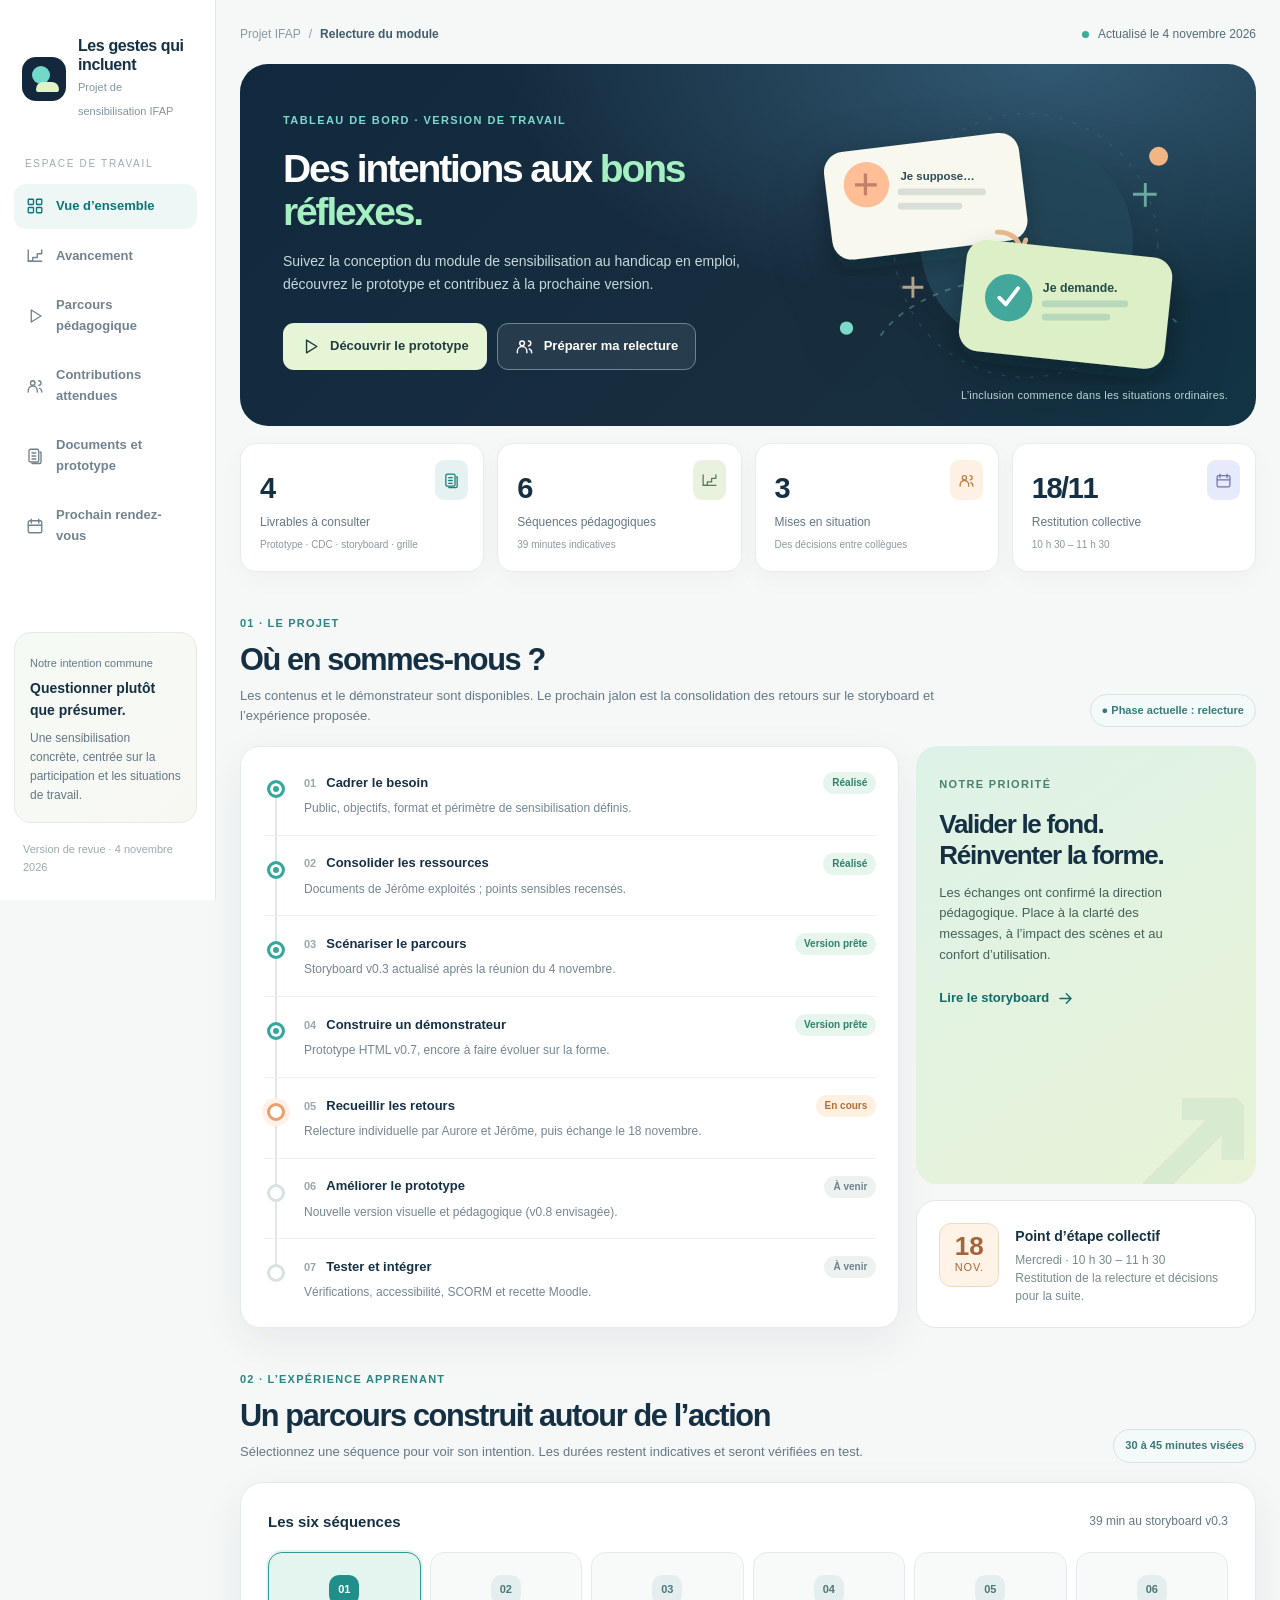
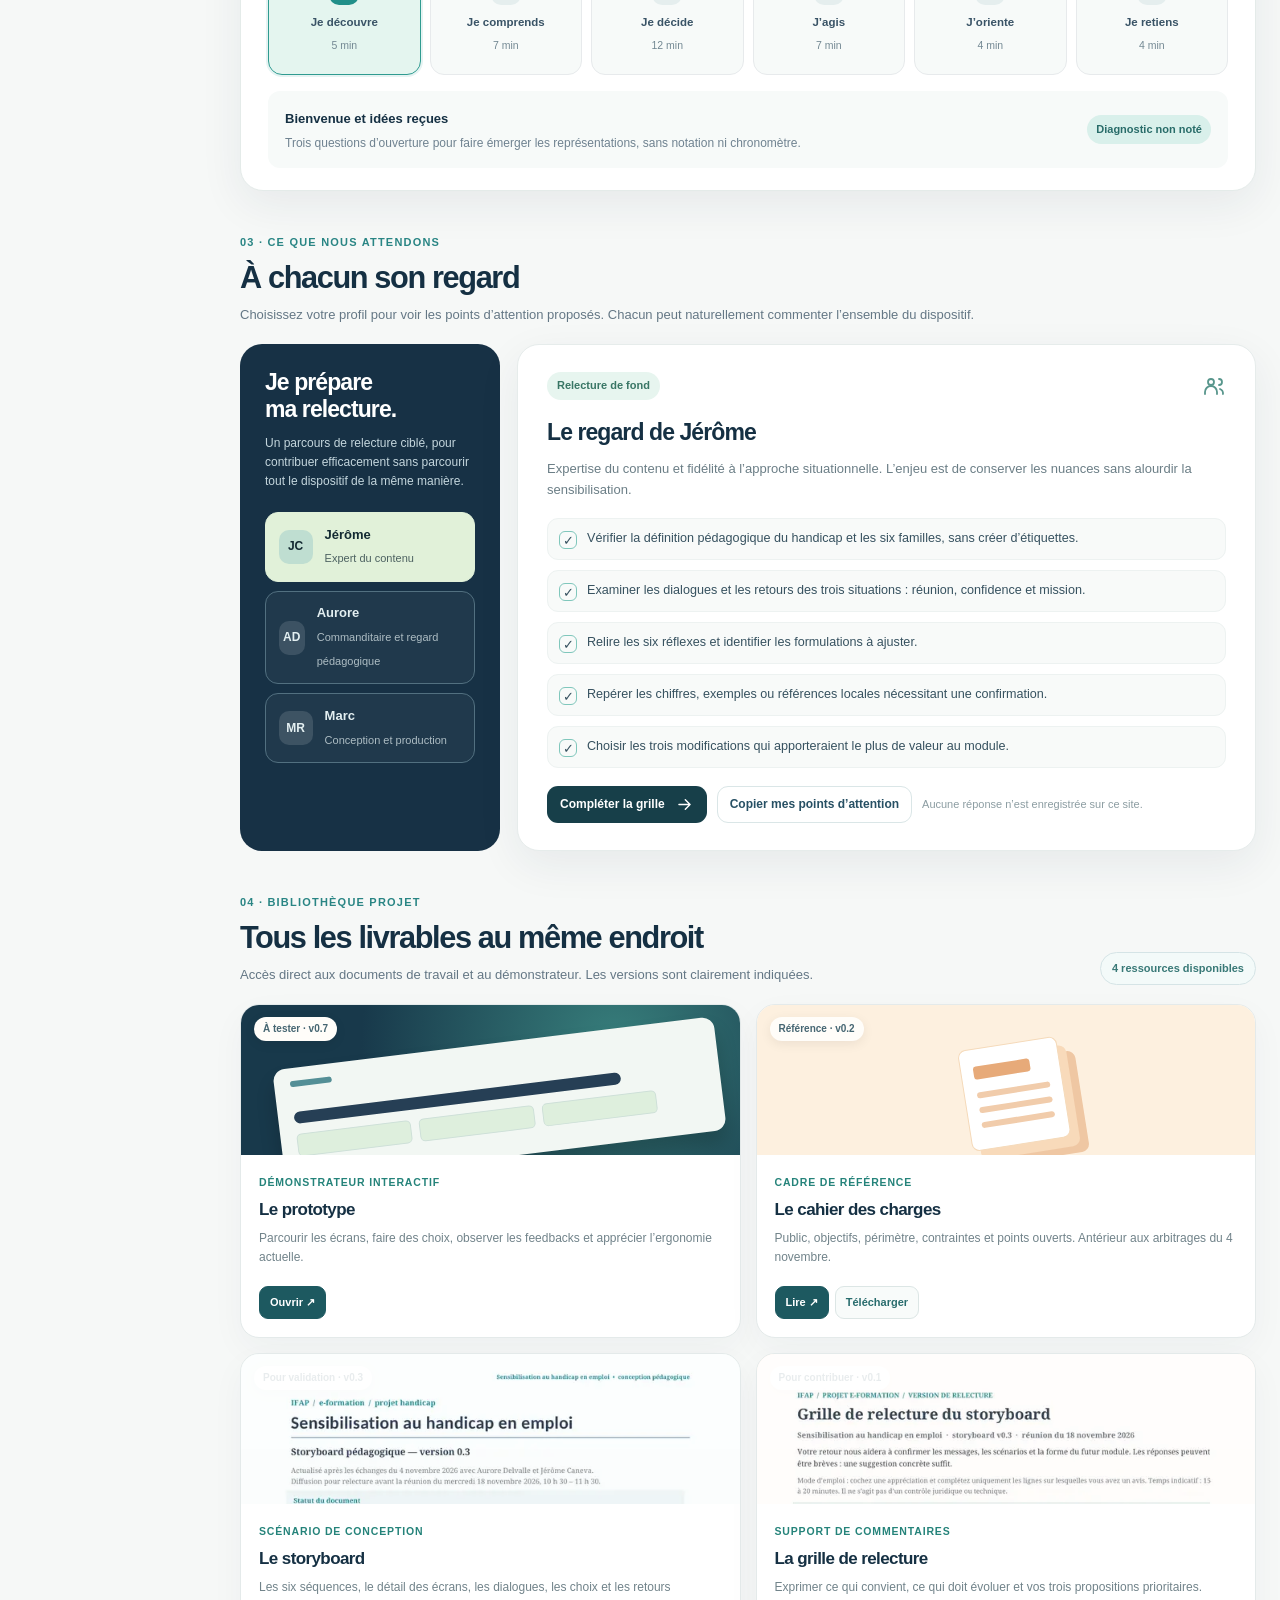
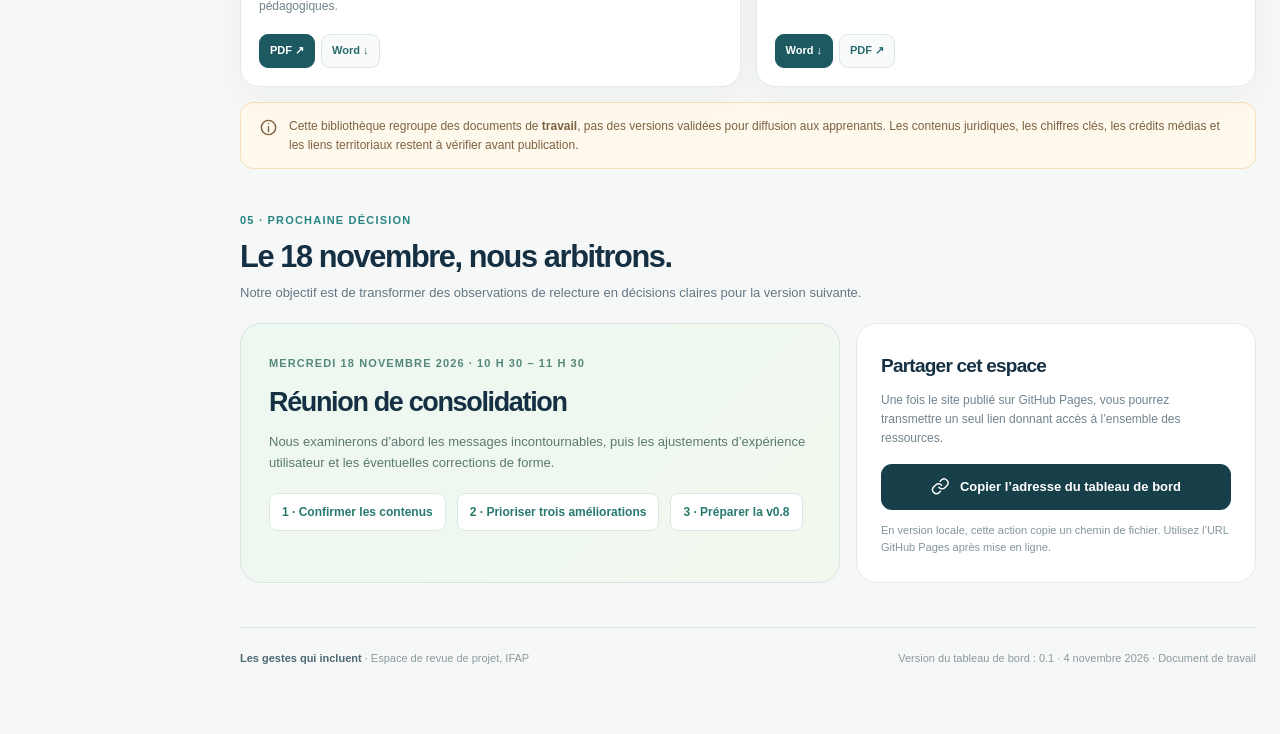
==== commit 4420e96b: "Ouvrir le tableau de bord depuis l’accueil du site" ====
--- a/index.html
+++ b/index.html
@@ -1,998 +1,16 @@
 <!doctype html>
 <html lang="fr">
 <head>
-<meta name="robots" content="noindex,nofollow,noarchive">
-<meta name="referrer" content="strict-origin-when-cross-origin">
-<meta charset="utf-8">
-<meta name="viewport" content="width=device-width,initial-scale=1">
-<meta name="color-scheme" content="light">
-<meta name="description" content="Prototype IFAP : parcours autonome de sensibilisation : définition du handicap, idées reçues, simulations, adaptations, orientation et évaluation.">
-<title>Les gestes qui incluent · IFAP · prototype v0.7</title>
-<style>
-/* ======================================================================
-   IFAP • v0.4 — système visuel éditorial et accessible
-   Organisation : fondations → chrome → lecture → simulation → états → RWD
-   Sans ressources réseau, polices payantes ni effets décoratifs superflus.
-   ====================================================================== */
-:root {
-  color-scheme: light;
-  --canvas: #f7f6f2;
-  --surface: #fffefa;
-  --surface-muted: #f0f2ed;
-  --ink: #1c3034;
-  --ink-soft: #42585a;
-  --brand: #175e61;
-  --brand-hover: #104c4e;
-  --brand-wash: #e8f1ec;
-  --border: #d6dfdb;
-  --warning: #704c20;
-  --warning-wash: #fcf3e5;
-  --positive: #195949;
-  --positive-wash: #e9f3ec;
-  --focus: #a04f05;
-  --radius: 13px;
-  --max-width: 1240px;
-  --font-ui: 'Segoe UI', system-ui, -apple-system, BlinkMacSystemFont, Arial, sans-serif;
-  --font-display: 'Iowan Old Style', 'Palatino Linotype', Georgia, serif;
-}
-*, *::before, *::after { box-sizing: border-box; }
-html { scroll-behavior: smooth; }
-body { margin: 0; background: var(--canvas); color: var(--ink); font: 400 16px/1.65 var(--font-ui); }
-button, input { font: inherit; }
-button { cursor: pointer; }
-button:disabled { cursor: not-allowed; }
-a { color: var(--brand); text-underline-offset: .2em; text-decoration-thickness: 1px; }
-a:hover { text-decoration-thickness: 2px; }
-:where(a, button, summary):focus-visible { outline: 3px solid var(--focus); outline-offset: 4px; }
-[hidden] { display: none !important; }
-h1, h2, h3, p { margin-top: 0; }
-p { max-width: 72ch; }
-h1, h2 { text-wrap: balance; }
-.sr-only { position: absolute !important; width: 1px; height: 1px; padding: 0; margin: -1px; overflow: hidden; clip: rect(0, 0, 0, 0); white-space: nowrap; border: 0; }
-.skip { position: absolute; top: 0; left: -9999px; padding: 12px 16px; background: #fff; z-index: 50; }
-.skip:focus { left: 12px; top: 12px; }
-
-/* En-tête sobre : aucune imitation du logo institutionnel. */
-.topbar { background: var(--surface); border-bottom: 1px solid var(--border); }
-.bar-inner { max-width: var(--max-width); margin: auto; padding: 19px 28px; display: flex; justify-content: space-between; align-items: center; gap: 20px; }
-.brand { display: flex; flex-direction: column; gap: 1px; }
-.brand strong { display: block; color: var(--ink); font-size: .93rem; letter-spacing: .045em; font-weight: 780; }
-.brand small { display: block; color: var(--ink-soft); font-size: .78rem; }
-.version { display: inline-block; color: var(--ink-soft); font-size: .73rem; font-weight: 680; border: 1px solid var(--border); border-radius: 4px; padding: 7px 11px; letter-spacing: .01em; white-space: nowrap; }
-
-/* Introduction éditoriale. */
-main { max-width: var(--max-width); margin: 0 auto; padding: 51px 28px 76px; }
-.introhead { display: grid; grid-template-columns: minmax(0, 1fr) 246px; align-items: end; gap: 40px; margin: 0 0 34px; }
-.kicker { display: flex; align-items: center; gap: 13px; color: var(--brand); font-size: .76rem; font-weight: 750; letter-spacing: .035em; text-transform: none; }
-.kicker::before { content: ''; flex: 0 0 27px; height: 2px; background: var(--brand); }
-h1 { max-width: 830px; margin: 15px 0 20px; color: var(--ink); font: 400 clamp(3rem, 5.2vw, 5.25rem)/1.08 var(--font-display); letter-spacing: -.047em; }
-h1 em { color: var(--brand); font-weight: 400; }
-.sub { color: var(--ink-soft); margin: 0; font-size: clamp(1rem, 1.35vw, 1.12rem); line-height: 1.75; max-width: 66ch; }
-.access-settings { position: relative; max-width: 270px; justify-self: end; width: 100%; z-index: 10; }
-.access-settings summary { list-style: none; padding: 14px 17px; border: 1px solid var(--border); border-radius: 8px; background: var(--surface); color: var(--ink); font-size: .83rem; font-weight: 700; user-select: none; cursor: pointer; }
-.access-settings summary::-webkit-details-marker { display: none; }
-.access-settings summary::after { content: '⌄'; float: right; font-size: 1.2em; color: var(--brand); margin-left: 12px; line-height: 1; }
-.access-settings[open] summary { border-bottom-left-radius: 0; border-bottom-right-radius: 0; border-color: var(--brand); }
-.access-settings[open] summary::after { content: '⌃'; }
-.tools { background: var(--surface); border: 1px solid var(--brand); border-top: 0; border-radius: 0 0 8px 8px; padding: 8px; display: grid; gap: 6px; }
-.tool { padding: 10px 12px; min-height: 43px; text-align: left; border: 1px solid transparent; border-radius: 6px; color: var(--ink); background: transparent; font-size: .84rem; font-weight: 600; }
-.tool:hover { background: var(--surface-muted); }
-.tool[aria-pressed='true'] { background: var(--brand-wash); border-color: var(--brand); color: var(--brand); }
-.tool[aria-pressed='true']::before { content: '✓'; margin-right: 8px; }
-
-/* Avancement sans cartes, étapes assimilables à un sommaire. */
-.progress { display: grid; grid-template-columns: 240px minmax(0, 1fr); align-items: center; gap: 30px; padding: 17px 0 14px; border-top: 1px solid var(--border); margin: 0; }
-.progress-left strong { display: block; color: var(--ink); font-size: .91rem; font-weight: 730; }
-.progress-left span { display: block; margin-top: 1px; color: var(--ink-soft); font-size: .78rem; }
-.track { height: 5px; background: #dfe6e1; border-radius: 3px; overflow: hidden; }
-.fill { height: 100%; width: 0; background: var(--brand); transition: width .25s ease; }
-.chapters { display: grid; grid-template-columns: repeat(4, minmax(0, 1fr)); gap: 0; border-top: 1px solid var(--border); border-bottom: 1px solid var(--border); margin: 9px 0 31px; }
-.chapter { position: relative; min-height: 83px; border: 0; border-bottom: 3px solid transparent; border-radius: 0; background: transparent; padding: 14px 18px 15px 0; display: flex; flex-direction: column; align-items: flex-start; justify-content: flex-end; gap: 3px; text-align: left; color: var(--ink-soft); font-size: .95rem; font-weight: 650; }
-.chapter::before { content: attr(data-index); font-size: .72rem; font-weight: 720; letter-spacing: .08em; color: var(--ink-soft); }
-.chapter:hover { background: rgba(23,94,97,.035); color: var(--ink); }
-.chapter[aria-current='step'] { color: var(--brand); border-bottom-color: var(--brand); font-weight: 770; }
-.chapter[aria-current='step']::before { color: var(--brand); }
-.chapter[data-completed='true']::after { content: '✓'; position: absolute; top: 13px; right: 18px; color: var(--positive); font-size: .86rem; }
-
-/* Panneau principal et visuel : moins d'effet « empilement de cartes ». */
-.layout { display: grid; grid-template-columns: minmax(0,1fr) 245px; align-items: start; gap: 30px; }
-.card { background: var(--surface); border: 1px solid var(--border); border-radius: var(--radius); overflow: hidden; min-width: 0; box-shadow: 0 14px 38px rgba(27,55,50,.045); }
-.cardtop { display: flex; flex-wrap: wrap; justify-content: space-between; gap: 12px; padding: 17px 25px; font-size: .79rem; color: var(--ink-soft); border-bottom: 1px solid var(--border); }
-.cardtop strong { color: var(--ink); font-weight: 710; }
-#stepCount { color: var(--brand); font-weight: 720; }
-.visual { position: relative; background: #e7ece8; width: 100%; aspect-ratio: 1100 / 535; min-height: 375px; overflow: hidden; border-bottom: 1px solid var(--border); }
-.visual svg { width: 100%; height: 100%; display: block; filter: saturate(.7); }
-.visual[data-effect='adapt'] .projector-before, .visual[data-effect='adapt'] .calendar-before { opacity: 0; }
-.projector-after, .calendar-after { opacity: 0; }
-.visual[data-effect='adapt'] .projector-after, .visual[data-effect='adapt'] .calendar-after { opacity: 1; }
-.person .mouth-neu, .person .mouth-smile, .person .mouth-sad { opacity: 0; }
-.person[data-emotion='neutral'] .mouth-neu, .person[data-emotion='smile'] .mouth-smile, .person[data-emotion='concern'] .mouth-sad { opacity: 1; }
-.person .arm-left, .person .arm-right { transition: transform .24s ease; transform-box: fill-box; }
-.person[data-pose='gesture'] .arm-right { transform: rotate(-22deg); transform-origin: 4px 2px; }
-.person[data-pose='withdraw'] .arm-right { transform: rotate(14deg); transform-origin: 2px 0; }
-.bubble { position: absolute; z-index: 2; left: 4%; top: 22px; width: min(470px, 56%); padding: 17px 21px 18px; background: #fffefa; color: var(--ink); border: 1px solid #bfcfc9; border-radius: 10px; box-shadow: 0 14px 35px rgba(21,49,48,.09); }
-.bubble::after { content: ''; position: absolute; left: 44px; bottom: -8px; width: 15px; height: 15px; background: #fffefa; border-right: 1px solid #bfcfc9; border-bottom: 1px solid #bfcfc9; transform: rotate(45deg); }
-.bubble[data-side='right'] { left: auto; right: 4%; }
-.bubble[data-side='right']::after { left: auto; right: 47px; }
-.bubble[data-side='middle'] { left: 28%; }
-.bubblelabel { color: var(--brand); font-size: .73rem; font-weight: 720; letter-spacing: .07em; }
-.bubble p { margin: 7px 0 0; font-size: clamp(.98rem, 1.48vw, 1.25rem); line-height: 1.46; font-weight: 630; }
-.scene-sign { position: absolute; bottom: 15px; right: 17px; color: #fff; background: rgba(26,55,59,.86); border-radius: 3px; padding: 6px 9px; font-size: .72rem; }
-
-/* Zone de lecture et décisions : une colonne, scan visuel immédiat. */
-.content { padding: 29px 34px 34px; }
-.scene-kicker { color: var(--brand); font-weight: 760; font-size: .73rem; letter-spacing: .025em; text-transform: none; }
-.step-title { margin: 8px 0 9px; color: var(--ink); font: 400 clamp(1.75rem,2.35vw,2.25rem)/1.23 var(--font-display); letter-spacing: -.024em; max-width: 32ch; }
-.help { margin: 9px 0 22px; color: var(--ink-soft); font-size: .93rem; line-height: 1.66; max-width: 67ch; }
-/* Les répliques graphiques ont un double DOM, conservé pour les lecteurs d'écran. */
-.line { position: absolute !important; width: 1px; height: 1px; overflow: hidden; clip: rect(0,0,0,0); white-space: nowrap; margin: -1px; padding: 0; border: 0; }
-.text-mode .line { position: static !important; width: auto; height: auto; clip: auto; white-space: normal; overflow: visible; margin: 16px 0; padding: 18px 20px; border: 1px solid var(--border); border-left: 3px solid var(--brand); border-radius: 6px; background: var(--surface-muted); }
-.text-mode .line strong { color: var(--brand); }
-.text-mode .line p { margin: 5px 0 0; }
-.choices { display: grid; grid-template-columns: 1fr; gap: 10px; margin-top: 16px; }
-.choice { display: grid; grid-template-columns: 49px minmax(0,1fr) 22px; align-items: center; gap: 14px; width: 100%; min-height: 76px; text-align: left; padding: 16px 20px; border: 1px solid var(--border); border-radius: 9px; background: var(--surface); color: var(--ink); font-size: .97rem; line-height: 1.52; font-weight: 600; }
-.choice::after { content: '→'; color: var(--brand); font-size: 1.2rem; font-weight: 400; }
-.choice:hover { border-color: var(--brand); background: #f1f6f2; }
-.choice:active { background: var(--brand-wash); }
-.choice .tag { display: inline-flex; width: 39px; height: 39px; justify-content: center; align-items: center; border: 1px solid var(--border); border-radius: 50%; color: var(--brand); background: transparent; font-size: .84rem; font-weight: 760; }
-.choice[data-explored='true'] .tag { background: var(--brand-wash); border-color: #9cbcb2; }
-.choice[data-explored='true']::after { content: '↺'; }
-.actions { display: flex; align-items: center; gap: 10px; flex-wrap: wrap; margin-top: 25px; }
-.button { min-height: 48px; border-radius: 7px; padding: 12px 19px; background: var(--brand); border: 1px solid var(--brand); color: white; font-size: .9rem; font-weight: 700; }
-.button:hover { background: var(--brand-hover); }
-.button.secondary { border-color: var(--border); background: transparent; color: var(--brand); }
-.button.secondary:hover { background: var(--brand-wash); border-color: var(--brand); }
-.feedback { background: var(--positive-wash); border-left: 3px solid var(--positive); border-radius: 3px 9px 9px 3px; padding: 19px 21px; margin: 20px 0 0; }
-.feedback.warn { background: var(--warning-wash); border-color: #bd8b42; }
-.feedback strong { font-size: 1rem; line-height: 1.4; display: block; }
-.feedback p { color: var(--ink); margin: 7px 0 0; font-size: .94rem; }
-.note { margin-top: 18px; padding: 20px 22px; background: #f9faf7; border: 1px solid var(--border); border-radius: 9px; }
-.note h3 { margin: 0 0 6px; font: 400 1.25rem/1.35 var(--font-display); }
-.note p { font-size: .89rem; color: var(--ink-soft); }
-.note ul { margin: 9px 0 0; padding-left: 22px; font-size: .93rem; }
-.tags { display: flex; flex-wrap: wrap; gap: 9px; padding-top: 18px; }
-.tags span { border-left: 2px solid var(--brand); padding: 4px 10px; color: var(--brand); background: var(--brand-wash); font-size: .81rem; font-weight: 650; }
-.memo { margin-top: 18px; padding: 24px 25px; background: var(--brand-wash); border-left: 3px solid var(--brand); border-radius: 4px 10px 10px 4px; }
-.memo h3 { font: 400 1.55rem/1.32 var(--font-display); margin: 0 0 13px; }
-.memo ol { margin: 0; padding-left: 23px; }
-.memo li + li { margin-top: 8px; }
-.disclaimer { margin-top: 19px; padding: 15px; background: var(--warning-wash); color: var(--warning); border-radius: 6px; font-size: .84rem; }
-
-/* Les repères font office de notes marginales, pas d'un dashboard secondaire. */
-.aside { display: flex; flex-direction: column; gap: 0; color: var(--ink-soft); }
-.asidecard { padding: 21px 0; border-bottom: 1px solid var(--border); }
-.asidecard:first-child { padding-top: 0; }
-.asidecard h3 { margin: 0 0 12px; font: 400 1.3rem/1.28 var(--font-display); color: var(--ink); }
-.asidecard p, .asidecard li { margin: 0; font-size: .87rem; line-height: 1.65; color: var(--ink-soft); }
-.asidecard p + p { margin-top: 9px; }
-.asidecard ul { margin: 10px 0 0; padding-left: 20px; }
-.asidecard li + li { margin-top: 7px; }
-.asidecard.mint { padding: 20px 18px; border: 1px solid #bed5cd; border-left: 3px solid var(--brand); background: var(--brand-wash); border-radius: 4px 9px 9px 4px; margin-bottom: 16px; }
-.asidecard .count { color: var(--brand); font-size: .75rem; font-weight: 750; letter-spacing: .015em; }
-.asidecard .icon { display: none; }
-.asidecard:last-child { border-bottom: 0; }
-.asidecard:last-child h3 { font: 760 .8rem/1.4 var(--font-ui); color: var(--ink-soft); }
-.asidecard:last-child p { font-size: .79rem; }
-.aside-details { border-bottom: 1px solid var(--border); padding: 19px 0; }
-.aside-details summary { color: var(--ink); font-size: .85rem; font-weight: 760; line-height: 1.55; cursor: pointer; }
-.aside-details summary:hover { color: var(--brand); }
-.aside-details-content { margin-top: 11px; }
-.aside-details p, .aside-details li { color: var(--ink-soft); font-size: .84rem; line-height: 1.62; }
-.aside-details p { margin: 0 0 8px; }
-.aside-details ul { padding-left: 19px; margin: 7px 0 12px; }
-.aside-details li + li { margin-top: 6px; }
-.aside-details .aside-caveat { font-size: .78rem; border-top: 1px solid var(--border); padding-top: 12px; }
-
-.transcript { margin: 34px 0 0; background: var(--surface); border: 1px solid var(--border); border-radius: 10px; padding: 20px 25px; }
-.transcript summary { font-size: .91rem; font-weight: 740; cursor: pointer; }
-.transcript summary:hover { color: var(--brand); }
-.transcript p { color: var(--ink-soft); font-size: .9rem; }
-.transcript h2 { font: 400 1.75rem/1.25 var(--font-display); margin-top: 26px; }
-.transcript h3 { font-size: 1.05rem; margin: 22px 0 8px; }
-.transcript ol { padding-left: 21px; }
-.transcript li { margin: 0 0 15px; font-size: .91rem; }
-.below { border-top: 1px solid var(--border); padding-top: 21px; margin-top: 32px; font-size: .77rem; line-height: 1.75; color: var(--ink-soft); }
-.below a { font-weight: 700; }
-
-/* Les trois options restent sans JS tiers et sans enregistrement utilisateur. */
-.text-mode .visual { display: none; }
-.hc { --canvas:#fff; --surface:#fff; --surface-muted:#fff; --ink:#101719; --ink-soft:#17282a; --brand:#003940; --brand-hover:#002c31; --brand-wash:#e5f7ed; --border:#485e61; --warning:#432b00; --warning-wash:#fff2d1; --positive:#00422e; --positive-wash:#e6f8eb; }
-.hc .chapter[aria-current='step'], .hc .button { color: #fff; }
-.hc .button.secondary { color: var(--brand); }
-.no-motion *, .no-motion *::before, .no-motion *::after { animation: none !important; transition: none !important; scroll-behavior: auto !important; }
-
-@media (max-width: 1100px) {
-  .layout { grid-template-columns: minmax(0,1fr) 210px; gap: 20px; }
-  .visual { min-height: 315px; }
-}
-@media (max-width: 900px) {
-  .introhead { grid-template-columns: 1fr; gap: 25px; }
-  .access-settings { justify-self: start; max-width: 310px; }
-  .layout { grid-template-columns: 1fr; }
-  .aside { display: grid; grid-template-columns: repeat(2,minmax(0,1fr)); gap: 17px; }
-  .asidecard.mint { margin-bottom: 0; }
-  .aside-details { border-bottom: 0; align-self: start; }
-}
-@media (max-width: 620px) {
-  .bar-inner { flex-wrap: wrap; padding: 15px 19px; gap: 11px; }
-  .brand small { font-size: .76rem; }
-  .version { padding: 5px 8px; font-size: .68rem; }
-  main { padding: 29px 17px 52px; }
-  .introhead { margin-bottom: 26px; gap: 21px; }
-  .kicker { font-size: .66rem; letter-spacing: .08em; gap: 9px; }
-  .kicker::before { flex-basis: 18px; }
-  h1 { margin: 13px 0 16px; font-size: clamp(2.65rem,11vw,3.6rem); letter-spacing: -.04em; }
-  .sub { font-size: .97rem; line-height: 1.64; }
-  .access-settings { max-width: none; }
-  .progress { grid-template-columns: 1fr; gap: 9px; padding: 14px 0 15px; }
-  .chapters { grid-template-columns: repeat(2,minmax(0,1fr)); margin-top: 7px; margin-bottom: 22px; }
-  .chapter { min-height: 74px; padding: 9px 13px 9px 5px; font-size: .89rem; }
-  .layout { gap: 20px; }
-  .cardtop { padding: 13px 15px; font-size: .75rem; }
-  .visual { min-height: 290px; aspect-ratio: 1.38; }
-  .visual svg { width: 100%; height: auto; position: absolute; left: 0; bottom: 0; }
-  .bubble, .bubble[data-side='right'], .bubble[data-side='middle'] { top: 10px; left: 10px; right: 10px; width: auto; border-radius: 8px; padding: 11px 13px; }
-  .bubble::after, .scene-sign { display: none; }
-  .bubble p { font-size: .95rem; line-height: 1.38; margin-top: 3px; }
-  .bubblelabel { font-size: .68rem; }
-  .content { padding: 23px 19px 24px; }
-  .step-title { font-size: 1.65rem; }
-  .choices { gap: 9px; }
-  .choice { grid-template-columns: 31px minmax(0,1fr) 13px; gap: 11px; padding: 13px 12px; min-height: 75px; font-size: .91rem; }
-  .choice .tag { width: 30px; height: 30px; font-size: .72rem; }
-  .actions { flex-direction: column; align-items: stretch; }
-  .button { width: 100%; }
-  .aside { display: block; }
-  .asidecard { padding: 19px 0; }
-  .aside-details { border-bottom: 1px solid var(--border); }
-  .asidecard.mint { margin: 0; }
-  .transcript { margin-top: 26px; padding: 17px 19px; }
-  .below { margin-top: 25px; }
-}
-@media (max-width: 360px) {
-  main { padding-inline: 12px; }
-  h1 { font-size: 2.45rem; }
-  .visual { min-height: 268px; }
-  .bubble p { font-size: .86rem; }
-  .bubble { padding: 9px 11px; }
-  .content { padding-inline: 15px; }
-}
-@media (prefers-reduced-motion: reduce) {
-  *, *::before, *::after { scroll-behavior: auto !important; animation: none !important; transition: none !important; }
-}
-@media (forced-colors: active) {
-  .choice, .button, .tool, .chapter { border: 1px solid CanvasText; }
-  .choice:focus-visible { outline: 3px solid Highlight; }
-  .chapter[aria-current='step'] { border-bottom: 4px solid Highlight; }
-  .track { border: 1px solid CanvasText; }
-}
-@media print {
-  .topbar, .tools, .access-settings, .visual, .chapters, .choices, .actions, .aside, .progress { display: none !important; }
-  body, .card, .transcript { background: #fff !important; color: #000 !important; }
-  main { max-width: none; }
-  .layout { display: block; }
-  .card, .transcript { border: none; box-shadow: none; }
-  .transcript > div { display: block !important; }
-  .line { position: static !important; width: auto; height: auto; overflow: visible; clip: auto; white-space: normal; }
-}
-
-/* ------------------------------------------------------------
-   Écran d'accueil pédagogique — affiché avant les simulations.
-   Lisibilité, posture inclusive et information concrète.
-   ------------------------------------------------------------ */
-.welcome-page { padding: 9px 0 0; }
-.welcome-meta { display: flex; flex-wrap: wrap; align-items: center; gap: 11px; font-size: .77rem; font-weight: 720; color: var(--brand); letter-spacing: .035em; }
-.welcome-meta::before { content: ''; width: 24px; height: 2px; flex: 0 0 24px; background: currentColor; }
-.welcome-hero { display: grid; grid-template-columns: minmax(0,1fr) minmax(245px,330px); gap: clamp(35px,6vw,94px); align-items: end; padding: 38px 0 48px; border-bottom: 1px solid var(--border); }
-.welcome-copy h1 { max-width: 750px; margin: 0 0 27px; font: 400 clamp(3.2rem,5.5vw,5.85rem)/1.07 var(--font-display); letter-spacing: -.048em; }
-.welcome-copy h1 em { font-weight: 400; font-style: italic; color: var(--brand); }
-.welcome-lead { font-size: clamp(1.14rem,1.62vw,1.39rem); line-height: 1.57; font-weight: 490; color: var(--ink); max-width: 58ch; margin-bottom: 20px; }
-.welcome-explain { font-size: 1rem; line-height: 1.78; color: var(--ink-soft); max-width: 67ch; margin-bottom: 0; }
-.welcome-metric { border-top: 3px solid var(--brand); background: var(--brand-wash); padding: 25px 28px 29px; align-self: stretch; display: flex; flex-direction: column; justify-content: center; }
-.welcome-metric-label { margin: 0; color: var(--brand); font-size: .8rem; font-weight: 760; }
-.welcome-duration { display: block; font: 400 clamp(2.8rem,4.1vw,4.3rem)/1.13 var(--font-display); letter-spacing: -.042em; margin: 6px 0 12px; color: var(--ink); white-space: nowrap; }
-.welcome-metric p { font-size: .91rem; line-height: 1.67; color: var(--ink-soft); margin-bottom: 0; }
-.welcome-metric-rule { border-top: 1px solid #bfd3ca; margin: 22px 0 16px; }
-.welcome-metric strong:not(.welcome-duration) { color: var(--brand); font-size: .82rem; }
-.welcome-metric .welcome-duration { color: var(--ink); font-size: clamp(2.8rem,4.1vw,4.3rem); }
-.welcome-purpose { display: grid; grid-template-columns: 250px minmax(0,1fr); gap: 45px; padding: 38px 0 41px; border-bottom: 1px solid var(--border); }
-.welcome-purpose h2, .welcome-objectives h2 { font: 400 clamp(1.7rem,2.4vw,2.3rem)/1.22 var(--font-display); letter-spacing: -.018em; margin-bottom: 16px; }
-.welcome-purpose p { color: var(--ink-soft); font-size: 1rem; line-height: 1.73; margin-bottom: 0; }
-.welcome-objectives { padding: 40px 0 0; }
-.welcome-objectives h2 { margin-bottom: 24px; }
-.welcome-goals { display: grid; grid-template-columns: repeat(4,minmax(0,1fr)); gap: 0; list-style: none; margin: 0; padding: 0; }
-.welcome-goals li { border-top: 2px solid var(--border); padding: 18px 23px 15px 0; min-width: 0; }
-.welcome-goals li+li { padding-left: 20px; }
-.welcome-goals li span { display: inline-block; font-size: .72rem; font-weight: 760; color: var(--brand); letter-spacing: .06em; margin-bottom: 11px; }
-.welcome-goals li strong { font-size: 1.03rem; line-height: 1.4; font-weight: 770; display: block; color: var(--ink); }
-.welcome-goals li p { margin: 10px 0 0; color: var(--ink-soft); font-size: .88rem; line-height: 1.67; }
-.welcome-action { display: flex; flex-wrap: wrap; gap: 18px 29px; align-items: center; justify-content: space-between; background: var(--surface); border: 1px solid var(--border); border-left: 4px solid var(--brand); margin: 35px 0 0; padding: 24px 29px; }
-.welcome-action-copy { flex: 1 1 320px; }
-.welcome-action-copy strong { display: block; font-size: .98rem; font-weight: 760; }
-.welcome-action-copy p { margin: 6px 0 0; color: var(--ink-soft); font-size: .84rem; line-height: 1.6; }
-.welcome-controls { display: flex; flex-wrap: wrap; gap: 12px; align-items: center; justify-content: flex-end; }
-.welcome-start { background: var(--brand); color: #fff; border: 1px solid var(--brand); border-radius: 5px; min-height: 50px; padding: 12px 21px; font-weight: 740; }
-.welcome-start:hover { background: var(--brand-hover); }
-.welcome-text { background: transparent; color: var(--brand); border: 1px solid var(--border); border-radius: 5px; min-height: 50px; padding: 12px 17px; font-weight: 700; }
-.welcome-text:hover { background: var(--brand-wash); }
-.welcome-disclaimer { margin: 17px 0 0; font-size: .76rem; color: var(--ink-soft); line-height: 1.55; }
-.experience-back { margin: -12px 0 20px; }
-.experience-back button { color: var(--brand); background: transparent; border: 0; border-bottom: 1px solid transparent; border-radius: 0; padding: 7px 0; min-height: 44px; font-size: .85rem; font-weight: 730; }
-.experience-back button:hover { border-bottom-color: currentColor; }
-@media (max-width: 1000px) {
-  .welcome-hero { grid-template-columns: minmax(0,1fr) 265px; gap: 30px; }
-  .welcome-purpose { grid-template-columns: 190px minmax(0,1fr); gap: 25px; }
-  .welcome-goals { grid-template-columns: repeat(2,minmax(0,1fr)); column-gap: 20px; row-gap: 12px; }
-  .welcome-goals li+li { padding-left: 0; }
-}
-@media (max-width: 720px) {
-  .welcome-hero { grid-template-columns: 1fr; padding: 29px 0 33px; gap: 29px; }
-  .welcome-copy h1 { font-size: clamp(2.8rem,9.6vw,4.5rem); margin-bottom: 20px; }
-  .welcome-lead { font-size: 1.13rem; }
-  .welcome-metric { padding: 21px 24px; }
-  .welcome-metric .welcome-duration { font-size: 3.35rem; }
-  .welcome-purpose { grid-template-columns: 1fr; gap: 0; padding: 28px 0; }
-  .welcome-purpose h2 { margin-bottom: 11px; }
-  .welcome-objectives { padding-top: 31px; }
-  .welcome-goals { grid-template-columns: 1fr; row-gap: 0; }
-  .welcome-goals li { padding: 17px 0 21px; }
-  .welcome-goals li p { margin-top: 5px; }
-  .welcome-action { padding: 19px 17px; margin-top: 21px; }
-  .welcome-controls { justify-content: stretch; width: 100%; }
-  .welcome-controls button { width: 100%; }
-}
-@media (max-width: 360px) {
-  .welcome-copy h1 { font-size: 2.65rem; }
-  .welcome-metric .welcome-duration { font-size: 3.1rem; }
-  .welcome-meta { font-size: .67rem; }
-}
-@media (forced-colors: active) {
-  .welcome-metric, .welcome-action { border: 1px solid CanvasText; }
-  .welcome-start, .welcome-text { border: 1px solid ButtonText; }
-}
-
-/* Quiz de découverte : profondeur pédagogique sans pression temporelle. */
-.discovery-page { max-width: 1110px; margin-inline: auto; padding: 22px 0 40px; }
-.discovery-back { border: 0; padding: 10px 0; min-height: 44px; background: transparent; color: var(--brand); font-size: .87rem; font-weight: 700; }
-.discovery-back:hover { text-decoration: underline; text-underline-offset: 4px; }
-.discovery-kicker { font-size: .76rem; color: var(--brand); font-weight: 770; letter-spacing: .055em; margin: 18px 0 11px; }
-.discovery-intro { display:grid; grid-template-columns: minmax(0,1fr) 260px; gap: clamp(26px,4vw,64px); align-items: end; padding-bottom: 31px; border-bottom:1px solid var(--border); }
-.discovery-intro h1 { font: 400 clamp(2.55rem,4.5vw,4.5rem)/1.1 var(--font-display); letter-spacing: -.039em; max-width: 730px; margin: 0 0 15px; }
-.discovery-intro h1 em { color:var(--brand); font-weight:400; }
-.discovery-intro p { color:var(--ink-soft); line-height:1.69; margin:0; }
-.discovery-metric { padding: 22px; background:var(--brand-wash); border-top:3px solid var(--brand); }
-.discovery-metric strong { display:block; font-size:1.03rem; color:var(--ink); margin-bottom:8px; }
-.discovery-metric p { font-size:.85rem; }
-.quiz-section { padding-top:30px; }
-.quiz-progress { display:flex; align-items:center; gap:20px; flex-wrap:wrap; margin-bottom:18px; }
-.quiz-progress strong { font-size:.87rem; white-space:nowrap; }
-.quiz-progress progress { appearance:none; border:0; border-radius:100px; overflow:hidden; width: min(300px, 60vw); height: 9px; background:#d9e7e1; }
-.quiz-progress progress::-webkit-progress-bar { background:#d9e7e1; }
-.quiz-progress progress::-webkit-progress-value { background:var(--brand); }
-.quiz-progress progress::-moz-progress-bar { background:var(--brand); }
-.quiz-kicker { font-size:.75rem; font-weight:750; color:var(--brand); margin:20px 0 8px; }
-.quiz-question { font:400 clamp(1.6rem,2.8vw,2.55rem)/1.2 var(--font-display); letter-spacing:-.02em; max-width: 800px; margin: 0 0 25px; }
-.quiz-options { display:grid; grid-template-columns:1fr 1fr; gap:12px; }
-.quiz-option { display:grid; grid-template-columns:42px 1fr; text-align:left; align-items:center; gap:14px; border:1px solid var(--border); background:var(--surface); color:var(--ink); border-radius:8px; padding:18px; min-height:82px; line-height:1.5; font-size:.95rem; transition:background-color .15s ease, border-color .15s ease; }
-.quiz-option:hover:not(:disabled) { background:var(--brand-wash); border-color:var(--brand); }
-.quiz-option:disabled { cursor:default; opacity:1; }
-.quiz-letter { display:grid; place-items:center; width:36px; height:36px; background:var(--surface-muted); color:var(--brand); font-weight:800; border-radius:6px; }
-.quiz-option[data-answer="chosen"] { border-color:var(--brand); background:var(--brand-wash); border-width:2px; }
-.quiz-option[data-answer="expected"] { border-color:#30775d; background:#eaf3ed; }
-.quiz-feedback { background:var(--brand-wash); border-left:4px solid var(--brand); padding:19px 22px; margin-top:22px; border-radius:3px; }
-.quiz-feedback[data-tone="adjust"] { background:#faf1e6; border-color:#9a612d; }
-.quiz-feedback h3 { margin:0 0 8px; font-size:1.06rem; }
-.quiz-feedback p { margin:0; line-height:1.68; max-width:81ch; }
-.quiz-actions { display:flex; align-items:center; flex-wrap:wrap; gap:13px; margin:24px 0 0; }
-.quiz-primary { background:var(--brand); color:#fff; border:1px solid var(--brand); border-radius:5px; padding:13px 19px; min-height:49px; font-weight:730; }
-.quiz-primary:hover { background:var(--brand-hover); }
-.quiz-secondary { border:1px solid var(--border); background:transparent; color:var(--brand); border-radius:5px; padding:13px 19px; min-height:49px; font-weight:730; }
-.quiz-secondary:hover { background:var(--brand-wash); }
-.quiz-note { font-size:.82rem; color:var(--ink-soft); margin:21px 0 0; }
-.quiz-summary { background:var(--surface); border:1px solid var(--border); padding:clamp(25px,4vw,44px); margin-top:30px; }
-.quiz-summary h2 { font:400 clamp(2rem,3.6vw,3.25rem)/1.16 var(--font-display); margin:0 0 17px; }
-.quiz-summary p { max-width:75ch; }
-.quiz-takeaways { display:grid; grid-template-columns:1fr 1fr; gap:13px 25px; margin:25px 0 29px; padding:0; list-style:none; }
-.quiz-takeaways li { border-top:1px solid var(--border); padding:14px 0 0; }
-.quiz-takeaways strong { color:var(--brand); display:block; margin-bottom:6px; }
-.quiz-takeaways span { color:var(--ink-soft); font-size:.91rem; }
-.quiz-families { background:var(--brand-wash); padding:18px 22px; margin:23px 0; }
-.quiz-families summary { font-weight:800; cursor:pointer; }
-.quiz-families ul { margin:14px 0 0; padding-left:20px; }
-.quiz-families li+li { margin-top:8px; }
-.quiz-text-version { margin: 23px 0; border-top:1px solid var(--border); border-bottom:1px solid var(--border); padding:15px 0; }
-.quiz-text-version summary { cursor:pointer; font-size:.92rem; font-weight:700; color:var(--brand); }
-.quiz-text-version ol { padding-left:23px; }
-.quiz-text-version li { margin: 13px 0; }
-.quiz-text-version p { margin:5px 0; }
-body.hc .quiz-option, body.hc .quiz-summary { border-color:var(--ink); }
-@media(max-width:770px) { .discovery-intro { grid-template-columns:1fr; gap:18px; } .quiz-options, .quiz-takeaways { grid-template-columns:1fr; } .quiz-option { min-height:74px; } }
-@media(max-width:410px) { .quiz-option { padding:13px; grid-template-columns:36px 1fr; } .discovery-intro h1 { font-size:2.55rem; } .quiz-progress progress { width:100%; } }
-@media(prefers-reduced-motion: reduce) { .quiz-option { transition:none; } }
-@media(forced-colors: active) { .quiz-option, .quiz-summary, .quiz-feedback { border:1px solid CanvasText; } .quiz-option[data-answer="chosen"] { outline:3px solid Highlight; } }
-@media print { .quiz-options,.quiz-actions,.quiz-progress,.discovery-back { display:none; } .quiz-text-version { display:block; } }
-
-
-/* v0.7 — extensions du parcours, appliquées après la feuille de style v0.6. */
-:root{--v7-teal:#176f71;--v7-navy:#173a41;--v7-ice:#e8f4f1;--v7-amber:#a66320;--v7-rose:#fce9e3}
-.v7-coursebar{position:sticky;top:0;z-index:45;background:#fdfefa;border-bottom:1px solid var(--border);box-shadow:0 6px 20px #183b3810}
-.v7-course-inner{max-width:1240px;margin:auto;padding:11px 28px 8px}
-.v7-course-head{display:flex;align-items:center;justify-content:space-between;gap:18px;margin-bottom:10px}
-.v7-course-head strong{font-size:.82rem;color:var(--v7-navy)}
-.v7-course-head .course-count{font-size:.78rem;color:var(--ink-soft)}
-.v7-overall{height:6px;border-radius:9px;background:#e3ebe7;overflow:hidden;flex:1;max-width:350px}
-.v7-overall>span{display:block;width:0;height:100%;background:#1f8889;transition:width .24s ease}
-.v7-course-links{display:grid;grid-template-columns:repeat(6,minmax(0,1fr));gap:6px}
-.v7-course-links button{position:relative;text-align:left;min-height:59px;border:1px solid transparent;border-radius:9px;background:transparent;padding:8px 10px;display:flex;flex-direction:column;gap:1px;color:#4a6466;font-size:.76rem;font-weight:680;line-height:1.35}
-.v7-course-links button small{display:block;color:inherit;opacity:.79;font-size:.67rem;font-weight:590}
-.v7-course-links button:hover{background:var(--brand-wash)}
-.v7-course-links button[aria-current='step']{border-color:#a7cfcb;background:#e9f6f3;color:#104e53}
-.v7-course-links button[data-visited='true']:not([aria-current='step'])::after{content:'✓';position:absolute;right:9px;top:6px;font-size:.75rem;color:#267968}
-.v7-course-tools{max-width:1240px;margin:0 auto;display:flex;gap:9px;justify-content:flex-end;padding:0 28px 11px}
-.v7-tiny{color:#225e61;background:transparent;border:1px solid #cbdcd7;border-radius:7px;padding:5px 10px;font-size:.7rem;font-weight:650}
-.v7-tiny:hover{background:#eaf4f0}
-.v7-page{max-width:1190px;margin:auto}
-.v7-subhead{display:grid;grid-template-columns:minmax(0,1fr) 185px;gap:24px;align-items:end;margin-bottom:27px}
-.v7-eyebrow{color:var(--brand);font-size:.84rem;font-weight:760;letter-spacing:.03em;margin-bottom:9px}
-.v7-subhead h1{font-size:clamp(2.25rem,4.4vw,4.1rem);max-width:890px;margin:0 0 12px}
-.v7-subhead p{color:var(--ink-soft)}
-.v7-duration{text-align:right;align-self:center;border-left:2px solid #b3d4cc;padding-left:16px}
-.v7-duration strong{display:block;font-size:1.55rem;font-family:var(--font-display);font-weight:500;color:#1a5559}
-.v7-duration small{font-size:.76rem;color:var(--ink-soft)}
-.v7-panel{background:#fffefa;border:1px solid var(--border);border-radius:16px;box-shadow:0 15px 40px #214e4a0d;overflow:hidden}
-.v7-panel-content{padding:clamp(22px,4vw,46px)}
-.v7-panel h2{font-size:clamp(1.65rem,2.65vw,2.7rem);font-family:var(--font-display);font-weight:500;line-height:1.18;max-width:29ch;letter-spacing:-.03em;color:var(--v7-navy)}
-.v7-panel h3{color:#153f43;font-size:1.13rem;margin-bottom:12px}
-.v7-panel p{font-size:1.015rem;line-height:1.78}
-.v7-lessonlabel{display:inline-block;color:#18696e;font-size:.79rem;font-weight:740;letter-spacing:.04em;margin-bottom:14px}
-.v7-callout{background:#eaf4f0;border-left:4px solid #1e7d7b;border-radius:0 8px 8px 0;padding:18px 21px;margin-top:22px;max-width:950px}
-.v7-callout strong{color:#19545a}.v7-callout p{margin:7px 0 0}
-.v7-footer{display:flex;align-items:center;justify-content:space-between;gap:16px;padding:22px 0 14px}
-.v7-footer .v7-step-number{font-size:.85rem;color:var(--ink-soft)}
-.v7-footer-actions{display:flex;flex-wrap:wrap;gap:10px}
-.v7-button{border:1px solid var(--brand);background:var(--brand);color:white;border-radius:8px;padding:11px 21px;min-height:47px;font-weight:710;font-size:.88rem}
-.v7-button:hover{background:var(--brand-hover);color:#fff}
-.v7-button.secondary{background:#fffefa;color:var(--brand);border-color:#a7c9c1}.v7-button.secondary:hover{background:#eaf4f0}
-.v7-button.muted{border-color:#ccd7d2;background:transparent;color:var(--ink-soft)}
-.v7-split{display:grid;grid-template-columns:1fr 1fr;gap:23px;align-items:center}
-.v7-heroart{height:290px;position:relative;border-radius:14px;background:radial-gradient(circle at 77% 20%,#ffe8c9 0 13%,transparent 14%),linear-gradient(136deg,#d4eee9,#eaf4e7 50%,#f6efe0);overflow:hidden}
-.v7-heroart::before{content:'';position:absolute;bottom:-45px;left:-15px;height:155px;width:110%;border-radius:50% 50% 0 0;background:#b6ded5}
-.v7-heroart .workblock{position:absolute;top:18%;left:8%;right:8%;height:44%;background:#fffdfa;border:8px solid #497c79;border-radius:13px;box-shadow:0 9px 20px #123b3b25}
-.v7-heroart .workblock i{display:block;height:11px;background:#c8ddd7;border-radius:5px;margin:14px 18px 0}
-.v7-heroart .workblock i:nth-child(2){width:54%}.v7-heroart .workblock i:nth-child(3){width:77%}
-.v7-heroart .workpeople{position:absolute;bottom:12px;left:18%;display:flex;gap:23px;align-items:flex-end}
-.v7-heroart .workpeople span{display:block;width:54px;height:93px;border-radius:30px 30px 12px 12px;background:#2e777a;box-shadow:0 2px 0 #12485025}
-.v7-heroart .workpeople span::before{content:'';display:block;width:43px;height:43px;background:#c68e71;border-radius:50%;margin:-26px auto 0;border:5px solid #f6efe0}
-.v7-heroart .workpeople span:nth-child(2){background:#a65e48;height:78px}.v7-heroart .workpeople span:nth-child(2)::before{background:#8d5d48}
-.v7-heroart .workpeople span:nth-child(3){height:104px;background:#c38d36}.v7-heroart .workpeople span:nth-child(3)::before{background:#ebbd98}
-.v7-equation{display:grid;grid-template-columns:repeat(3,1fr);gap:10px;margin:23px 0}
-.v7-equation article{padding:22px 14px;border-radius:12px;background:#ebf3f1;text-align:center;border:1px solid #d4e4df}
-.v7-equation article strong{font-size:1.05rem;display:block;color:#194d53}.v7-equation article small{font-size:.8rem;color:#557072}
-.v7-equation .v7-result{background:#fff4e4;border-color:#e8d1ac}
-.v7-micro{font-size:.81rem!important;color:var(--ink-soft);margin:10px 0}
-.v7-toggle{display:flex;gap:8px;margin:18px 0 20px;flex-wrap:wrap}
-.v7-toggle button{background:#f2f5f2;border:1px solid #c9d5d0;border-radius:8px;padding:10px 20px;color:var(--ink);font-weight:690}
-.v7-toggle button[aria-pressed='true']{background:#165c61;color:#fff;border-color:#165c61}
-.v7-comparison{display:grid;grid-template-columns:1fr 1fr;gap:18px}
-.v7-comparison .v7-case{padding:19px;border-radius:11px;background:#fcf2e6;border:1px solid #e4d5bf;min-height:218px;transition:opacity .2s ease,transform .2s ease}
-.v7-comparison .v7-case.after{background:#e9f3ee;border-color:#bbd6cc}
-.v7-comparison .v7-case:not(.active){opacity:.65;transform:scale(.988)}
-.v7-comparison h3{font-size:.96rem}.v7-comparison p,.v7-comparison li{font-size:.88rem;line-height:1.65}
-.v7-choice-list{display:grid;gap:11px;margin:21px 0}
-.v7-choice{display:block;width:100%;padding:15px 18px;text-align:left;background:#fff;border:1px solid #ccd9d4;border-radius:10px;color:#234247;font-weight:580;line-height:1.55;transition:background .14s ease}
-.v7-choice:hover{border-color:#267c7a;background:#f0f8f5}
-.v7-choice[aria-pressed='true']{border-color:#177770;background:#e4f2ed;box-shadow:inset 4px 0 #177770}
-.v7-choice:disabled{cursor:default}.v7-choice[data-correct='true']{border-color:#287764;background:#e6f4ed}
-.v7-choice[data-correct='false']{border-color:#b37d49;background:#fff3e5}
-.v7-feedback{margin-top:17px;padding:19px 21px;border-radius:10px;background:#eaf4ef;border:1px solid #c4ddd2}
-.v7-feedback.warning{background:#fff4e8;border-color:#f0d8b7}
-.v7-feedback strong{display:block;color:#185f52;margin-bottom:7px}
-.v7-feedback.warning strong{color:#835622}.v7-feedback p{margin:0;font-size:.92rem}
-.v7-grid{display:grid;grid-template-columns:repeat(3,minmax(0,1fr));gap:14px;margin:20px 0}
-.v7-grid.four{grid-template-columns:repeat(4,minmax(0,1fr))}
-.v7-tile{padding:19px;background:#f3f7f4;border:1px solid #d4e2da;border-radius:11px;text-align:left;min-height:142px;color:#2a4a4e}
-button.v7-tile{cursor:pointer}.v7-tile strong{display:block;font-size:.98rem;color:#1f5758}
-.v7-tile span{font-size:1.52rem;display:block;margin-bottom:12px}.v7-tile p{font-size:.84rem;line-height:1.55;margin:9px 0 0}
-.v7-tile[aria-expanded='true'],.v7-tile[aria-pressed='true']{background:#e6f3ed;border-color:#287f79}
-.v7-stacked{display:flex;flex-direction:column;gap:11px}
-.v7-pill{display:inline-block;background:#eef4f0;color:#1f6563;border-radius:40px;font-size:.75rem;font-weight:720;padding:5px 12px}
-.v7-divider{border:none;border-top:1px solid var(--border);margin:25px 0}
-.v7-context{background:#edf3f1;border:1px solid #cbdad3;border-radius:12px;padding:23px;max-width:820px}
-.v7-context strong{font-size:.92rem;color:#1c6260}.v7-context p{margin:7px 0 0}
-.v7-tasks{display:flex;gap:15px;align-items:center;margin:15px 0;font-size:.82rem;color:var(--ink-soft)}
-.v7-tag{border-radius:5px;background:#e9ece7;padding:4px 10px;font-size:.73rem;font-weight:650;color:var(--ink-soft)}
-.v7-progress-small{height:6px;max-width:500px;background:#e8ede8;border-radius:8px;overflow:hidden;margin:20px 0}.v7-progress-small span{display:block;height:100%;background:#1a7273;transition:width .2s}
-.v7-case-rows{display:grid;gap:15px;margin:18px 0}.v7-case-row{border:1px solid #d6e0dc;border-radius:12px;padding:18px;background:#fbfefa}.v7-case-row h3{font-size:1rem}.v7-case-row p{font-size:.89rem}
-.v7-resource{padding:14px 0;border-bottom:1px solid #d7e1dc}.v7-resource:last-child{border:0}
-.v7-memo ol{padding-left:24px}.v7-memo li{padding:9px 0;font-size:1.02rem}
-.v7-quizmeta{display:flex;align-items:center;gap:12px;font-size:.86rem;font-weight:720;color:#276f6b}
-.v7-score{font-family:var(--font-display);font-size:4rem;line-height:1.1;color:#175f61;margin:16px 0}
-.v7-notice{font-size:.82rem!important;color:var(--ink-soft);margin-top:15px}
-.v7-reader{background:#fffefa;border:1px solid #d0ddd5;border-radius:8px;padding:17px 20px;margin:12px 0 18px}
-.v7-reader summary{cursor:pointer;color:#225e5f;font-weight:680}
-.v7-reader li{margin:10px 0}
-@media(max-width:850px){.v7-course-links{grid-template-columns:repeat(3,minmax(0,1fr))}.v7-course-inner{padding:9px 16px}.v7-course-tools{padding:0 16px 8px}.v7-subhead{grid-template-columns:1fr}.v7-duration{border-left:0;border-top:1px solid #bcd5cb;padding:10px 0 0;text-align:left}.v7-split,.v7-comparison{grid-template-columns:1fr}.v7-grid,.v7-grid.four{grid-template-columns:repeat(2,minmax(0,1fr))}.v7-heroart{height:220px}}
-@media(max-width:500px){.v7-course-links button{padding:5px;min-height:52px;font-size:.7rem}.v7-course-links button small{font-size:.61rem}.v7-course-head{flex-wrap:wrap;gap:4px}.v7-overall{flex:1 1 100%;max-width:none;order:3}.v7-panel-content{padding:20px}.v7-grid,.v7-grid.four,.v7-equation{grid-template-columns:1fr}.v7-footer{align-items:stretch;flex-direction:column}.v7-footer-actions{justify-content:stretch}.v7-footer-actions button{flex:1}.v7-heroart{height:190px}}
-@media(prefers-reduced-motion:reduce){.v7-overall>span,.v7-comparison .v7-case,.v7-progress-small span{transition:none}}
-@media print{.v7-coursebar,.v7-footer,.v7-course-tools,.topbar,.v7-button{display:none!important}.v7-page,.v7-panel{box-shadow:none!important;border:none!important}.v7-panel-content{padding:0}}
-
-</style>
+  <meta charset="utf-8">
+  <meta name="viewport" content="width=device-width, initial-scale=1">
+  <meta name="robots" content="noindex">
+  <title>Tableau de bord Handicap IFAP</title>
+  <meta http-equiv="refresh" content="0; url=./pilotage/">
 </head>
 <body>
-<a class="skip" id="skipMain" href="#welcomeTitle">Aller à la présentation du parcours</a>
-<a class="skip" id="skipTranscript" href="#fullTranscript" hidden>Consulter l’intégralité des situations en texte</a>
-<header class="topbar"><div class="bar-inner"><div class="brand"><strong>IFAP / laboratoire pédagogique</strong><small>Sensibilisation au handicap en emploi</small></div><span class="version">Prototype complet de validation · v0.7</span></div></header>
-<!-- Navigation générale du parcours v0.7, indépendante du suivi interne des six décisions v0.6. -->
-<nav class="v7-coursebar" id="v7CourseBar" aria-label="Parcours complet — six séquences">
- <div class="v7-course-inner">
-  <div class="v7-course-head"><strong>Les gestes qui incluent · parcours complet</strong><span class="course-count" id="v7CourseCount">Séquence 1 sur 6 · 39 min estimées</span><div class="v7-overall" role="progressbar" aria-label="Progression générale de navigation" aria-valuemin="0" aria-valuemax="100" aria-valuenow="0" id="v7Overall"><span id="v7OverallFill"></span></div></div>
-  <div class="v7-course-links" id="v7CourseLinks">
-   <button type="button" data-v7chapter="1" aria-current="step">01 · Bienvenue <small>Idées reçues · 5 min</small></button>
-   <button type="button" data-v7chapter="2">02 · Comprendre <small>Définition · 7 min</small></button>
-   <button type="button" data-v7chapter="3">03 · Décider <small>Trois situations · 12 min</small></button>
-   <button type="button" data-v7chapter="4">04 · Agir <small>Adapter · 7 min</small></button>
-   <button type="button" data-v7chapter="5">05 · Dialoguer <small>Orienter · 4 min</small></button>
-   <button type="button" data-v7chapter="6">06 · Retenir <small>Évaluer · 4 min</small></button>
-  </div>
- </div>
- <div class="v7-course-tools"><button type="button" class="v7-tiny" id="v7Fullscreen">⛶ Plein écran</button><button type="button" class="v7-tiny" id="v7Resume" hidden>↺ Reprendre là où j’en étais</button><button type="button" class="v7-tiny" id="v7Reset">Effacer ma progression locale</button></div>
-</nav>
-<main>
-<section id="extensionPage" class="v7-page" aria-labelledby="v7ScreenTitle" hidden>
-  <div class="v7-subhead"><div><p class="v7-eyebrow" id="v7Breadcrumb">Séquence 2 · Comprendre</p><h1 id="v7ScreenTitle" tabindex="-1">Comprendre une situation de handicap</h1><p id="v7ScreenSubtitle">Des repères concrets pour agir au travail.</p></div><div class="v7-duration"><strong id="v7ScreenTime">1 min</strong><small>Durée indicative de cet écran</small></div></div>
-  <article class="v7-panel" id="v7ScreenPanel" aria-label="Contenu pédagogique interactif"><div class="v7-panel-content" id="v7ScreenBody"></div></article>
-  <div class="v7-footer"><span class="v7-step-number" id="v7StepNumber">Écran 1 sur 14</span><div class="v7-footer-actions"><button type="button" class="v7-button secondary" id="v7Prev">← Précédent</button><button type="button" class="v7-button" id="v7Next">Continuer →</button></div></div>
-  <details class="v7-reader" id="v7TextDetails"><summary>Consulter les contenus de cette séquence en version textuelle</summary><div id="v7ReaderBody"></div></details>
-  <p class="v7-notice">Prototype pédagogique v0.7 · parcours fictif de sensibilisation, pas un avis médical, juridique ou RH. Certaines ressources locales et formulations restent à valider avec Jérôme et Aurore.</p>
-  <p class="sr-only" role="status" aria-live="polite" id="v7Live"></p>
-</section>
-
-<section class="welcome-page" id="welcomePage" aria-labelledby="welcomeTitle">
-  <div class="welcome-meta">Sensibilisation au handicap en emploi · Parcours de découverte</div>
-  <div class="welcome-hero">
-    <div class="welcome-copy">
-      <h1 id="welcomeTitle" tabindex="-1">L’inclusion commence <em>dans nos gestes quotidiens.</em></h1>
-      <p class="welcome-lead">Au travail, une réunion difficile à suivre, une confidence mal accueillie ou une mission décidée à la place d’un collègue peuvent, sans mauvaise intention, créer de l’exclusion.</p>
-      <p class="welcome-explain">Nous n’avons pas besoin de connaître la situation médicale d’une personne pour faciliter sa participation. Notre manière d’écouter, de proposer de l’aide et d’organiser le travail peut faire la différence.</p>
-    </div>
-    <aside class="welcome-metric" aria-label="Durée et format du parcours">
-      <p class="welcome-metric-label">Votre temps de découverte</p>
-      <strong class="welcome-duration">39 min</strong>
-      <p>Une estimation pour ce <strong>prototype interactif</strong>, à parcourir librement, sans chronomètre.</p>
-      <div class="welcome-metric-rule" aria-hidden="true"></div>
-      <p><strong>5 questions pour découvrir</strong><br>3 situations concrètes · 6 décisions · activités complémentaires<br>1 mémo final à conserver</p>
-    </aside>
-  </div>
-  <section class="welcome-purpose" aria-labelledby="welcomeWhy">
-    <h2 id="welcomeWhy">Pourquoi ce parcours&nbsp;?</h2>
-    <p>Parce qu’une intention bienveillante ne suffit pas toujours. Pour contribuer à un environnement de travail inclusif, il faut savoir reconnaître les obstacles, respecter le choix des personnes et agir sur les conditions de participation. Ce parcours vous invite à <strong>expérimenter des réactions professionnelles</strong> en commençant par questionner quelques idées reçues, plutôt qu’à mémoriser des catégories de handicap.</p>
-  </section>
-  <section class="welcome-objectives" aria-labelledby="welcomeObjectives">
-    <h2 id="welcomeObjectives">À l’issue de ce parcours, vous pourrez…</h2>
-    <ol class="welcome-goals">
-      <li><span>01</span><strong>Repérer un obstacle</strong><p>Identifier ce qui, dans une réunion ou une organisation, peut empêcher un collègue de participer pleinement.</p></li>
-      <li><span>02</span><strong>Proposer sans imposer</strong><p>Choisir une réponse qui laisse à la personne la possibilité d’exprimer ses préférences.</p></li>
-      <li><span>03</span><strong>Respecter la confidentialité</strong><p>Accueillir une confidence sans rechercher de diagnostic ni diffuser une information personnelle.</p></li>
-      <li><span>04</span><strong>Faire évoluer les pratiques</strong><p>Envisager des ajustements simples des supports, des échanges et des décisions collectives.</p></li>
-    </ol>
-  </section>
-  <div class="welcome-action">
-    <div class="welcome-action-copy"><strong>Prêt à faire vos propres choix&nbsp;?</strong><p>Aucun prérequis. Vous avancez à votre rythme, pouvez recommencer les scènes et consulter une version intégralement textuelle.</p></div>
-    <div class="welcome-controls">
-      <button type="button" class="welcome-start" id="beginExperience">Commencer par le quiz <span aria-hidden="true">→</span></button>
-      <button type="button" class="welcome-text" id="readExperience">Consulter les simulations en version texte</button>
-    </div>
-  </div>
-  <p class="welcome-disclaimer">Version de validation IFAP, avec quiz de découverte. Ce prototype complet est estimé à 39 minutes, à tester et valider avant une éventuelle production SCORM. Les situations et personnages sont fictifs.</p>
-</section>
-
-<!-- Diagnostic de découverte : adaptation originale du format Kahoot du dossier de Jérôme,
-     sans pourcentages non vérifiés ni compétition chronométrée. -->
-<section class="discovery-page" id="discoveryPage" aria-labelledby="discoveryTitle" hidden>
-  <button type="button" id="discoveryBack" class="discovery-back">← Revoir l’introduction</button>
-  <div class="discovery-intro">
-    <div>
-      <p class="discovery-kicker">Étape 1 · Découvrir et questionner ses représentations</p>
-      <h1 id="discoveryTitle" tabindex="-1">Vrai, faux… <em>ou plus nuancé&nbsp;?</em></h1>
-      <p>Avant d’entrer dans les situations, testez cinq idées reçues sur le handicap au travail. Il ne s’agit pas de vous noter, mais de découvrir ce qui change notre regard.</p>
-    </div>
-    <aside class="discovery-metric"><strong>5 questions · environ 4 à 5 minutes</strong><p>Aucun chronomètre. Aucune compétition. Chaque réponse est expliquée, et vous pouvez continuer à votre rythme.</p></aside>
-  </div>
-  <section id="quizSection" class="quiz-section" aria-labelledby="quizQuestion">
-    <div class="quiz-progress"><strong id="quizProgressText">Question 1 sur 5</strong><progress id="quizProgress" max="5" value="0">0 sur 5</progress></div>
-    <p class="quiz-kicker" id="quizTopic">Représentations</p>
-    <h2 class="quiz-question" id="quizQuestion" tabindex="-1">Question de découverte</h2>
-    <div class="quiz-options" id="quizOptions" role="group" aria-labelledby="quizQuestion"></div>
-    <div class="quiz-feedback" id="quizFeedback" role="region" aria-labelledby="quizFeedbackTitle" tabindex="-1" hidden>
-      <h3 id="quizFeedbackTitle"></h3><p id="quizFeedbackText"></p>
-    </div>
-    <div class="quiz-actions"><button type="button" id="quizNext" class="quiz-primary" hidden>Question suivante →</button><button type="button" id="quizSkip" class="quiz-secondary">Passer à la définition du handicap</button></div>
-    <p class="quiz-note">Ce questionnaire reprend les thèmes proposés par Jérôme Caneva, sans reproduire ses chiffres non vérifiés ni ses questions juridiques en l’état.</p>
-  </section>
-  <section class="quiz-summary" id="quizSummary" aria-labelledby="quizSummaryTitle" hidden>
-    <p class="discovery-kicker">Cinq repères essentiels</p>
-    <h2 id="quizSummaryTitle" tabindex="-1">Ce que l’on retient avant d’agir</h2>
-    <p>Le handicap ne se résume ni à une apparence ni à un diagnostic. Les conditions de travail peuvent créer des obstacles ou, au contraire, rendre la participation possible. L’objectif n’est pas d’étiqueter les personnes&nbsp;: c’est d’adapter les pratiques.</p>
-    <ol class="quiz-takeaways">
-      <li><strong>Ne pas présumer</strong><span>Une situation de handicap peut ne pas être apparente.</span></li>
-      <li><strong>Observer le contexte</strong><span>Les tâches et l’environnement influencent les obstacles.</span></li>
-      <li><strong>Respecter la diversité</strong><span>Les situations et les besoins varient selon les personnes.</span></li>
-      <li><strong>Demander, sans diagnostiquer</strong><span>La personne est la mieux placée pour exprimer ses besoins.</span></li>
-    </ol>
-    <details class="quiz-families"><summary>Pour aller plus loin : six grandes familles de situations</summary><ul>
-      <li><strong>Motrices&nbsp;:</strong> déplacements, mouvements, préhension ou posture.</li>
-      <li><strong>Sensorielles&nbsp;:</strong> vision, audition et accès à l’information.</li>
-      <li><strong>Cognitives&nbsp;:</strong> attention, lecture, mémoire ou organisation.</li>
-      <li><strong>Psychiques&nbsp;:</strong> fonctionnement et vécu pouvant varier selon les contextes.</li>
-      <li><strong>Intellectuelles ou mentales&nbsp;:</strong> compréhension et adaptation à certaines tâches.</li>
-      <li><strong>Maladies invalidantes&nbsp;:</strong> fatigue, symptômes fluctuants ou contraintes de soins.</li>
-    </ul><p>Ces familles sont des repères pédagogiques, pas des étiquettes à attribuer à des collègues. Les besoins ne se déduisent pas d’une catégorie.</p></details>
-    <div class="quiz-actions"><button type="button" id="quizStartScenes" class="quiz-primary">Comprendre une situation de handicap →</button><button type="button" id="quizRestart" class="quiz-secondary">Recommencer les cinq questions</button></div>
-  </section>
-  <details class="quiz-text-version" id="quizTextVersion"><summary>Lire les cinq questions et leurs explications en version texte</summary><div id="quizTextBody"></div></details>
-</section>
-
-<div id="experience" hidden aria-label="Parcours interactif de sensibilisation">
-<div class="experience-back"><button type="button" id="returnIntroduction">← Revoir l’introduction</button> <button type="button" id="returnDiscovery">Revoir les idées reçues →</button></div>
-
-<div class="introhead">
-  <div class="introcopy">
-    <div class="kicker">Trois situations, six décisions</div>
-    <h1 id="experienceTitle" tabindex="-1">L’inclusion se joue <em>dans nos choix.</em></h1>
-    <p class="sub">Une réunion, une confidence, une mission : trois moments ordinaires du travail. À chaque étape, choisissez une réaction et découvrez ce qu’elle change pour les autres.</p>
-  </div>
-  <details class="access-settings" id="displaySettings">
-    <summary>Options d’accessibilité</summary>
-    <div class="tools" role="group" aria-label="Options de consultation">
-      <button type="button" class="tool" id="textMode" aria-pressed="false">Version texte intégrale</button>
-      <button type="button" class="tool" id="contrastMode" aria-pressed="false">Contraste renforcé</button>
-      <button type="button" class="tool" id="motionMode" aria-pressed="false">Limiter les animations</button>
-    </div>
-  </details>
-</div>
-<div class="progress" aria-label="Progression du parcours">
-  <div class="progress-left"><strong id="progressText">Découverte du parcours</strong><span id="progressSub">Environ 17 à 20 minutes</span></div>
-  <div class="track" id="progressTrack" role="progressbar" aria-label="Situations achevées" aria-valuemin="0" aria-valuemax="100" aria-valuenow="0"><div class="fill" id="progressFill"></div></div>
-</div>
-<nav class="chapters" aria-label="Choisir une situation">
-  <button type="button" class="chapter" data-index="01" data-nav="0" id="nav0" aria-current="step">La réunion</button>
-  <button type="button" class="chapter" data-index="02" data-nav="1" id="nav1">La confidence</button>
-  <button type="button" class="chapter" data-index="03" data-nav="2" id="nav2">La mission</button>
-  <button type="button" class="chapter" data-index="04" data-nav="3" id="nav3">Les réflexes</button>
-</nav>
-<div class="layout">
-<section class="card" aria-label="Simulation en cours"><div class="cardtop"><strong id="contextTitle">Service public · réunion d’équipe</strong><span id="stepCount">Présentation</span></div>
-<div class="visual" id="visual" data-effect="none" aria-hidden="true"><div id="artStage"></div><div id="bubble" class="bubble" data-side="left"><div id="bubbleName" class="bubblelabel">Votre mission</div><p id="bubbleText">Observer une situation et choisir une réaction.</p></div><div class="scene-sign">Scène illustrée · personnages fictifs</div></div>
-<div class="content" id="activeStep"><div class="scene-kicker" id="sceneKicker">Situation 1</div><h2 id="stepTitle" class="step-title" tabindex="-1">Vous allez participer à une réunion.</h2><div class="line" id="dialogue"><strong id="dialogueName">Votre mission</strong><p id="dialogueText">Observez la situation, puis choisissez comment intervenir.</p></div><p class="help" id="help">Le contenu est aussi disponible en version texte intégrale, sans animation.</p>
-<div class="choices" id="choices" hidden></div>
-<div id="result" hidden><div class="feedback" id="feedback" role="group" aria-label="Retour pédagogique"><strong id="feedbackTitle"></strong><p id="feedbackText"></p></div></div>
-<div class="note" id="note" hidden><h3 id="noteTitle">Document de travail</h3><p id="noteDesc"></p><ul id="noteList"></ul></div>
-<div id="debrief" hidden><div class="feedback"><strong>Le réflexe à retenir</strong><p id="debriefText"></p></div><div class="tags" id="debriefTags"></div></div>
-<div id="finish" hidden><div class="memo"><h3>Les six réflexes que vous pouvez réutiliser</h3><ol><li>Demander quels besoins ou modalités conviennent, sans présumer.</li><li>Respecter l’autonomie et les choix des personnes.</li><li>Ne pas exiger de diagnostic ou d’information intime.</li><li>Respecter la confidentialité des échanges.</li><li>Anticiper des supports et organisations accessibles.</li><li>Orienter, si nécessaire, vers les interlocuteurs compétents sans promettre de droits particuliers.</li></ol></div><p id="statsLine"></p><p class="disclaimer">Démonstrateur pédagogique : les personnes, situations et documents sont fictifs. La validation par les acteurs concernés, un audit d’accessibilité humain et la recette Moodle restent indispensables.</p></div>
-<div class="actions" id="actions"><button id="primary" class="button" type="button">Commencer</button><button id="secondary" class="button secondary" type="button" hidden>Revenir</button><button id="tertiary" class="button secondary" type="button" hidden>Autre choix</button></div>
-<p class="sr-only" id="liveStatus" role="status" aria-live="polite" aria-atomic="true"></p></div></section>
-<aside class="aside" aria-label="Repères du parcours">
-  <section class="asidecard mint"><h3>Votre rôle dans la scène</h3><p id="roleText">Vous êtes Alex, membre de l’équipe.</p><p class="count" id="countText">Situation 1 sur 3 · 2 décisions</p></section>
-  <details class="aside-details"><summary>Comment fonctionne cette expérience ?</summary><div class="aside-details-content"><p>Une intention peut être utile… ou créer un obstacle. Comparez les réponses et leurs conséquences.</p><ul><li>Vous avancez à votre rythme.</li><li>Vous pouvez explorer d’autres choix.</li><li>Aucune information de santé n’est demandée.</li></ul><p class="aside-caveat">Scènes fictives, sans collecte. Dialogues et accessibilité à valider avant diffusion.</p></div></details>
-</aside>
-</div>
-<details id="fullTranscript" class="transcript"><summary>Lire les trois simulations, leurs réponses et leurs conséquences, sans animation</summary><p>Vous pouvez lire toutes les situations sans passer par les interactions. Le scénario, les trois réponses, les réactions et les explications sont intégralement présentés.</p><div id="transcriptBody"></div></details>
-<footer class="below">IFAP · prototype pédagogique v0.7 · séquence des simulations issue de la v0.6 · consultation hors ligne, sans collecte nominative · sensibilisation, non conseil juridique ou médical · <a href="https://openclassrooms.com/fr/courses/4537876-developpez-une-entreprise-plus-inclusive-envers-le-handicap" target="_blank" rel="noopener noreferrer">Ressource OpenClassrooms pour approfondir (contexte juridique métropolitain)</a>.</footer>
-</div>
-</main>
-<script>
-(()=>{'use strict';
-/* Données pédagogiques préservées : aucune réécriture des six décisions. */
-const data=[{"title":"Une réunion pour tous","theme":"Rendre les supports accessibles","tag":"Situation 1 · La réunion","location":"Service public · salle de réunion","role":"Vous êtes Alex, membre de l’équipe.","intro":[["Sam","J’ai envoyé les diapositives ce matin. On va les parcourir rapidement, nous avons vingt minutes."],["Léa","Je n’arrive pas à lire le tableau projeté. Est-ce qu’on peut consulter les informations autrement ?"]],"steps":[{"question":"Comment réagissez-vous à la demande de Léa ?","help":"Choisissez ce que vous diriez en réunion. Vous pourrez essayer d’autres réponses.","options":[{"label":"Je peux lire chaque ligne à haute voix, comme ça on ira plus vite.","reaction":"Merci, mais j’aimerais pouvoir retrouver les informations et intervenir pendant la discussion.","title":"Une aide proposée sans vérifier le besoin","feedback":"Lire à voix haute peut aider dans certains contextes. Ici, cela ne garantit pas à Léa l’accès autonome au support. Demandez plutôt quelle modalité lui convient.","good":false,"pose":"concern","effect":"none"},{"label":"Tu préfères qu’on agrandisse l’affichage ou que je partage une version lisible ?","reaction":"Le document partagé me conviendrait. Je pourrai suivre les échanges et donner mon avis.","title":"Laisser le choix de la modalité","feedback":"Cette réponse respecte l’autonomie de Léa et traite l’obstacle : le support. Aucune information personnelle ou médicale n’est demandée.","good":true,"pose":"smile","effect":"adapt"},{"label":"On t’enverra un résumé après la réunion.","reaction":"Je pourrai le lire, mais les décisions auront déjà été prises sans ma participation.","title":"Une participation remise à plus tard","feedback":"Un compte rendu est utile, mais ne remplace pas la possibilité de contribuer pendant la réunion. Cherchez d’abord un ajustement réalisable tout de suite.","good":false,"pose":"concern","effect":"none"}]},{"question":"Et pour les prochaines réunions ?","help":"Vous pouvez améliorer l’organisation sans demander à Léa de se justifier.","options":[{"label":"Préparer uniquement une impression papier en petits caractères.","reaction":"Sur le papier, j’ai encore du mal à retrouver certaines informations.","title":"Un support unique ne répond pas à toutes les situations","feedback":"Une simple impression ne garantit pas l’accessibilité. Prévoir plusieurs formats utilisables permet aux membres de l’équipe de choisir.","good":false,"pose":"concern","effect":"none"},{"label":"Demander à Léa de vous expliquer précisément son problème de santé.","reaction":"Je préfère qu’on parle du document et de la façon de travailler ensemble.","title":"Ne pas exiger de diagnostic","feedback":"Les besoins d’usage peuvent être discutés sans connaître l’état de santé d’un collègue. Restez centré sur l’activité et les supports.","good":false,"pose":"concern","effect":"none"},{"label":"Diffuser l’ordre du jour et un document structuré à l’avance, puis proposer plusieurs façons de le consulter.","reaction":"Avec les informations avant la réunion, je peux préparer mes remarques. C’est plus simple pour tout le monde.","title":"Anticiper l’accessibilité pour le collectif","feedback":"Vous agissez sur l’organisation plutôt que sur une personne. C’est un réflexe transférable à toutes les réunions.","good":true,"pose":"smile","effect":"adapt"}]}],"take":"Un support accessible permet de participer maintenant, pas seulement de recevoir une information après coup.","takeTags":["Demander sans présumer","Partager un support lisible","Anticiper les réunions"],"noteTitle":"Version structurée du support fictif","note":"Exemple pédagogique fictif de document partageable pendant la réunion","noteItems":["Objet : points du service à examiner ensemble","Décision attendue : définir des priorités communes","Prochaine action : confirmer les responsabilités et les échéances"]},{"title":"Une confidence à respecter","theme":"Confidentialité et autonomie","tag":"Situation 2 · La confidence","location":"Service public · échange entre collègues","role":"Vous êtes Noé, collègue de Camille.","intro":[["Camille","Ces derniers temps, certaines journées sont plus difficiles. J’aurais besoin de mieux organiser les échéances, mais je ne souhaite pas en parler à toute l’équipe."],["Noé","Merci de me faire confiance. Comment pouvons-nous avancer sans te mettre mal à l’aise ?"]],"steps":[{"question":"Que répondez-vous à Camille ?","help":"Elle partage une difficulté au travail, pas une invitation à questionner sa santé.","options":[{"label":"On peut regarder ensemble les priorités et ce que tu souhaites adapter, sans entrer dans les détails personnels.","reaction":"Oui. J’aimerais qu’on commence par organiser nos échéances.","title":"Écouter sans demander d’explications médicales","feedback":"Camille choisit ce qu’elle souhaite partager. Vous pouvez parler de la charge de travail et des modalités pratiques sans rechercher un diagnostic.","good":true,"pose":"smile","effect":"adapt"},{"label":"Tu as quelle maladie exactement ? Il faut que je comprenne pour pouvoir t’aider.","reaction":"Je ne suis pas prête à en parler. Je pensais qu’on pouvait simplement discuter de l’organisation.","title":"Une question intrusive","feedback":"Un collègue n’a pas à obtenir une information médicale pour proposer un échange sur l’organisation. Laissez à Camille la maîtrise de sa parole.","good":false,"pose":"concern","effect":"none"},{"label":"Je vais prévenir toute l’équipe pour que chacun fasse attention à toi.","reaction":"Je t’avais justement demandé de ne pas en parler aux autres.","title":"Une confidentialité non respectée","feedback":"L’intention d’aider ne justifie pas de diffuser une confidence. Discuter de solutions ne suppose pas de rendre publique la situation personnelle.","good":false,"pose":"concern","effect":"none"}]},{"question":"Comment aider sans exposer Camille ?","help":"Vous souhaitez alléger un obstacle d’organisation, dans le respect de son choix.","options":[{"label":"Informer le service qu’elle a un problème de santé pour expliquer les changements.","reaction":"Je ne voulais pas que ma santé soit évoquée dans le service.","title":"Ne pas diffuser d’explication personnelle","feedback":"Les échanges sur les priorités professionnelles ne nécessitent pas d’exposer des informations de santé. Si une démarche formelle est souhaitée, elle relève des interlocuteurs compétents.","good":false,"pose":"concern","effect":"none"},{"label":"Ne rien changer, pour éviter de poser des questions.","reaction":"Je comprends, mais je voulais justement trouver une manière de mieux travailler.","title":"Le silence ne remplace pas l’écoute","feedback":"Respecter la vie privée ne signifie pas ignorer une demande. Il est possible de proposer une discussion pratique et discrète.","good":false,"pose":"concern","effect":"none"},{"label":"Proposer une revue des priorités et, si elle le souhaite, les coordonnées du relais compétent.","reaction":"C’est exactement ce qu’il me faut. Et je choisirai moi-même si j’ai besoin d’un relais.","title":"Un soutien choisi et proportionné","feedback":"Vous restez dans votre rôle de collègue : écoute, organisation, orientation facultative. Camille conserve le choix de la démarche.","good":true,"pose":"smile","effect":"adapt"}]}],"take":"Une confidence sur la santé ne donne pas un droit d’enquête ou de diffusion : la personne choisit ce qu’elle partage.","takeTags":["Écouter sans forcer","Respecter la confidentialité","Orienter sans imposer"],"noteTitle":"Organisation discutée sans données personnelles","note":"Un exemple de point d’équipe possible, sans diagnostic ni information confidentielle","noteItems":["Mettre à plat les échéances prioritaires","Identifier les ressources et marges de manœuvre","Laisser chacun exprimer ses besoins d’organisation"]},{"title":"Une mission pour qui ?","theme":"Éviter la surprotection","tag":"Situation 3 · La mission","location":"Service public · réunion de planification","role":"Vous êtes Jo, collègue de Max et d’Inès.","intro":[["Max","Pour le déplacement de la semaine prochaine, j’ai pensé à Jo. Inès, je ne t’ai pas proposée : je me suis dit que ce serait trop fatigant pour toi."],["Inès","Pourtant, ce projet m’intéressait. J’aurais aimé qu’on me demande mon avis."]],"steps":[{"question":"Quelle remarque faites-vous à Max ?","help":"Le but n’est pas de désigner un fautif, mais d’éviter d’écarter une collègue.","options":[{"label":"Il a voulu bien faire, donc il vaut mieux ne pas revenir sur son choix.","reaction":"J’aurais quand même préféré participer à la décision.","title":"L’intention ne suffit pas","feedback":"Vouloir protéger n’efface pas le fait d’avoir écarté Inès sans la consulter. La participation est un sujet à discuter avec elle.","good":false,"pose":"concern","effect":"none"},{"label":"Il faut envoyer Inès d’office, pour montrer que l’équipe est inclusive.","reaction":"Je souhaite être consultée, pas qu’on décide à ma place dans un sens ou dans l’autre.","title":"Imposer n’est pas inclure","feedback":"L’inclusion n’est pas une injonction. La personne doit pouvoir exprimer son souhait et discuter des conditions concrètes.","good":false,"pose":"concern","effect":"none"},{"label":"Demandons à Inès si elle souhaite cette mission et examinons ensemble ses modalités.","reaction":"Oui, j’aimerais y aller. Regardons simplement l’organisation du déplacement.","title":"Associer la personne à la décision","feedback":"Cette attitude reconnaît les compétences et le choix d’Inès. La discussion porte sur les conditions de la mission, pas sur une incapacité supposée.","good":true,"pose":"smile","effect":"adapt"}]},{"question":"Comment finaliser la répartition de cette mission ?","help":"Vous cherchez une solution qui laisse à Inès toute sa place dans l’équipe.","options":[{"label":"Confirmer son intérêt, proposer des options d’organisation, puis choisir avec elle et les responsables concernés.","reaction":"Parfait. Je peux contribuer au projet, et nous avons clarifié les modalités pratiques.","title":"Co-construire les conditions de participation","feedback":"Vous combinez équité, autonomie et organisation. Il n’est pas nécessaire de présumer la fatigue ni de demander une justification médicale.","good":true,"pose":"smile","effect":"adapt"},{"label":"Lui confier la mission sans aucune discussion, puisque c’est plus équitable.","reaction":"J’aurais aimé qu’on discute quand même des aspects pratiques.","title":"L’équité demande parfois un dialogue","feedback":"L’absence de discussion n’est pas toujours neutre. La mission et ses conditions se préparent avec la personne concernée.","good":false,"pose":"concern","effect":"none"},{"label":"Demander à un autre collègue de décider à sa place pour éviter de la solliciter.","reaction":"Je préfère pouvoir participer à la décision qui me concerne.","title":"Ne pas parler à la place de la personne","feedback":"Il convient de consulter Inès et de garder un dialogue professionnel normal, sans surprotection.","good":false,"pose":"concern","effect":"none"}]}],"take":"Ni exclure pour protéger, ni inclure par principe sans concertation : décider des conditions de travail avec la personne.","takeTags":["Ne pas surprotéger","Respecter les choix","Co-construire"],"noteTitle":"Mission organisée sans supposer","note":"Exemple fictif de préparation professionnelle","noteItems":["Demander à la personne son intérêt pour la mission","Vérifier les modalités logistiques avec elle","Décider avec les personnes et responsables compétents"]}];
-const art=["<svg class=\"scene-svg\" viewBox=\"0 0 1100 535\" preserveAspectRatio=\"xMidYMid meet\" xmlns=\"http://www.w3.org/2000/svg\" aria-hidden=\"true\" focusable=\"false\" data-art=\"réunion\"><defs><linearGradient id=\"wall\" x1=\"0\" x2=\"1\" y1=\"0\" y2=\"1\"><stop stop-color=\"#daeae7\"/><stop offset=\"1\" stop-color=\"#f4f7eb\"/></linearGradient><linearGradient id=\"floor\" x1=\"0\" x2=\"0\" y1=\"0\" y2=\"1\"><stop stop-color=\"#d8e5dd\"/><stop offset=\"1\" stop-color=\"#a7c9bf\"/></linearGradient><filter id=\"shadow\" x=\"-20%\" y=\"-30%\" width=\"150%\" height=\"170%\"><feDropShadow dx=\"0\" dy=\"7\" stdDeviation=\"10\" flood-opacity=\".13\"/></filter></defs><rect width=\"1100\" height=\"535\" fill=\"url(#wall)\"/><path d=\"M0 391H1100V535H0Z\" fill=\"url(#floor)\"/><path d=\"M0 391H1100\" stroke=\"#b6d4cb\" stroke-width=\"4\"/><rect x=\"24\" y=\"98\" width=\"238\" height=\"220\" rx=\"15\" fill=\"#b2d7d4\" stroke=\"#f3fffd\" stroke-width=\"10\"/><path d=\"M35 281Q95 220 154 263T251 245V307H35Z\" fill=\"#86b6ac\"/><path d=\"M35 294Q98 267 165 294T250 283V308H35Z\" fill=\"#649c91\"/><rect x=\"140\" y=\"108\" width=\"9\" height=\"199\" fill=\"#ecf8f6\"/><path d=\"M36 204H249\" stroke=\"#ecf8f6\" stroke-width=\"10\"/><rect x=\"1018\" y=\"330\" width=\"42\" height=\"55\" rx=\"7\" fill=\"#b48b6e\"/><path d=\"M1039 345V253\" stroke=\"#5d9272\" stroke-width=\"7\"/><path d=\"M1040 289Q996 288 1007 261Q1035 260 1040 289ZM1040 279Q1075 233 1083 255Q1080 279 1040 290Z\" fill=\"#73a78a\"/><rect x=\"305\" y=\"94\" width=\"479\" height=\"251\" rx=\"15\" fill=\"#fff\" stroke=\"#8eaea7\" stroke-width=\"4\" filter=\"url(#shadow)\"/><rect x=\"321\" y=\"110\" width=\"447\" height=\"43\" rx=\"7\" fill=\"#e0f4ee\"/><text x=\"337\" y=\"137\" font-family=\"Arial\" font-size=\"17\" fill=\"#235c5b\" font-weight=\"700\">Suivi de l’équipe · réunion</text><g class=\"projector-before\" fill=\"#acbebb\"><rect x=\"335\" y=\"177\" width=\"418\" height=\"7\"/><rect x=\"335\" y=\"196\" width=\"418\" height=\"5\"/><rect x=\"335\" y=\"218\" width=\"418\" height=\"5\"/><rect x=\"335\" y=\"240\" width=\"418\" height=\"5\"/><rect x=\"335\" y=\"262\" width=\"418\" height=\"5\"/><rect x=\"335\" y=\"284\" width=\"418\" height=\"5\"/><rect x=\"335\" y=\"306\" width=\"295\" height=\"5\"/></g><g class=\"projector-after\" fill=\"#205b59\"><text x=\"336\" y=\"189\" font-family=\"Arial\" font-size=\"23\" font-weight=\"700\">Ce que nous décidons</text><rect x=\"335\" y=\"210\" width=\"405\" height=\"36\" rx=\"7\" fill=\"#e8f7f1\"/><text x=\"350\" y=\"235\" font-family=\"Arial\" font-size=\"17\">Priorités de la semaine</text><rect x=\"335\" y=\"255\" width=\"405\" height=\"36\" rx=\"7\" fill=\"#e8f7f1\"/><text x=\"350\" y=\"280\" font-family=\"Arial\" font-size=\"17\">Questions à résoudre ensemble</text></g><g class=\"person\" id=\"person-sam\" data-emotion=\"neutral\" data-pose=\"neutral\" transform=\"translate(176,306)\">\n              <ellipse cx=\"0\" cy=\"175\" rx=\"80\" ry=\"13\" fill=\"#476e6a\" opacity=\".2\" />\n              <path d=\"M-83 155Q-82 48-35 39L34 38Q86 54 82 155Z\" fill=\"#3e7f85\" /><path d=\"M-37 43L-1 83L34 43\" fill=\"#e8f6f0\" /><path d=\"M-14 80L0 111L13 80\" fill=\"#225b61\" />\n              <g class=\"arm-left\"><path d=\"M-58 78Q-96 100-83 152\" fill=\"none\" stroke=\"#3e7f85\" stroke-width=\"25\" stroke-linecap=\"round\" /><ellipse cx=\"-83\" cy=\"154\" rx=\"13\" ry=\"15\" fill=\"#b57c5e\" /></g>\n              <g class=\"arm-right\"><path d=\"M55 79Q91 95 78 150\" fill=\"none\" stroke=\"#3e7f85\" stroke-width=\"25\" stroke-linecap=\"round\" /><ellipse cx=\"77\" cy=\"152\" rx=\"13\" ry=\"15\" fill=\"#b57c5e\" /></g>\n              <rect x=\"-15\" y=\"23\" width=\"31\" height=\"31\" rx=\"10\" fill=\"#b57c5e\" />\n              <ellipse cx=\"0\" cy=\"-7\" rx=\"47\" ry=\"60\" fill=\"#b57c5e\" /><path d=\"M-45-15Q-57-80 5-81Q61-78 48-17L39-49Q13-44-12-61Q-25-43-46-42Z\" fill=\"#23343c\" />\n              <path d=\"M-26-17Q-17-23-8-17M12-17Q20-22 29-17\" stroke=\"#4c332d\" stroke-width=\"3\" fill=\"none\" stroke-linecap=\"round\" /><circle cx=\"-17\" cy=\"-10\" r=\"3.3\" fill=\"#2d2a29\" /><circle cx=\"21\" cy=\"-10\" r=\"3.3\" fill=\"#2d2a29\" />\n              <path class=\"mouth-neu\" d=\"M-12 19Q0 22 13 19\" stroke=\"#733d35\" stroke-width=\"3\" fill=\"none\" stroke-linecap=\"round\" />\n              <path class=\"mouth-smile\" d=\"M-14 15Q0 34 15 15\" stroke=\"#733d35\" stroke-width=\"3\" fill=\"none\" stroke-linecap=\"round\" />\n              <path class=\"mouth-sad\" d=\"M-12 27Q0 13 13 27\" stroke=\"#733d35\" stroke-width=\"3\" fill=\"none\" stroke-linecap=\"round\" />\n            </g><g class=\"person\" id=\"person-alex\" data-emotion=\"neutral\" data-pose=\"neutral\" transform=\"translate(566,334)\">\n              <ellipse cx=\"0\" cy=\"137\" rx=\"77\" ry=\"12\" fill=\"#476e6a\" opacity=\".2\" />\n              <path d=\"M-79 137Q-77 49-34 40L33 41Q78 50 79 137Z\" fill=\"#354b74\" /><path d=\"M-31 43L0 71L30 43\" fill=\"#eff4fa\" /><path d=\"M0 73V137\" stroke=\"#2c3d5d\" stroke-width=\"3\" />\n              <g class=\"arm-left\"><path d=\"M-54 74Q-86 89-76 132\" fill=\"none\" stroke=\"#354b74\" stroke-width=\"25\" stroke-linecap=\"round\" /><ellipse cx=\"-76\" cy=\"134\" rx=\"12\" ry=\"13\" fill=\"#8e5d48\" /></g>\n              <g class=\"arm-right\"><path d=\"M52 74Q86 90 72 132\" fill=\"none\" stroke=\"#354b74\" stroke-width=\"25\" stroke-linecap=\"round\" /><ellipse cx=\"72\" cy=\"132\" rx=\"12\" ry=\"13\" fill=\"#8e5d48\" /></g>\n              <rect x=\"-13\" y=\"26\" width=\"26\" height=\"27\" rx=\"8\" fill=\"#8e5d48\" /><ellipse cx=\"0\" cy=\"-9\" rx=\"43\" ry=\"54\" fill=\"#8e5d48\" /><path d=\"M-45-17Q-46-75 3-72Q42-72 45-15L34-42Q-11-30-26-49Z\" fill=\"#24262b\" />\n              <path d=\"M-24-16Q-16-20-9-16M10-16Q19-20 27-16\" stroke=\"#31271f\" stroke-width=\"3\" fill=\"none\" stroke-linecap=\"round\" /><circle cx=\"-17\" cy=\"-9\" r=\"3.3\" fill=\"#161e22\" /><circle cx=\"19\" cy=\"-9\" r=\"3.3\" fill=\"#161e22\" />\n              <path class=\"mouth-neu\" d=\"M-11 19H12\" stroke=\"#54352f\" stroke-width=\"3\" fill=\"none\" stroke-linecap=\"round\" /><path class=\"mouth-smile\" d=\"M-14 14Q0 29 14 14\" stroke=\"#54352f\" stroke-width=\"3\" fill=\"none\" stroke-linecap=\"round\" /><path class=\"mouth-sad\" d=\"M-12 25Q0 12 12 25\" stroke=\"#54352f\" stroke-width=\"3\" fill=\"none\" stroke-linecap=\"round\" />\n            </g><g class=\"person\" id=\"person-lea\" data-emotion=\"neutral\" data-pose=\"neutral\" transform=\"translate(920,308)\">\n              <ellipse cx=\"0\" cy=\"175\" rx=\"80\" ry=\"13\" fill=\"#476e6a\" opacity=\".2\" />\n              <path d=\"M-86 156Q-85 59-33 43L34 42Q84 60 84 156Z\" fill=\"#f5b47f\" /><path d=\"M-30 43L-1 71L29 43\" fill=\"#fdf2e4\" /><path d=\"M-2 76V145\" stroke=\"#e09869\" stroke-width=\"3\" />\n              <g class=\"arm-left\"><path d=\"M-58 82Q-94 95-77 146\" fill=\"none\" stroke=\"#f5b47f\" stroke-width=\"25\" stroke-linecap=\"round\" /><ellipse cx=\"-77\" cy=\"147\" rx=\"13\" ry=\"15\" fill=\"#d99b72\" /></g>\n              <g class=\"arm-right\"><path d=\"M55 82Q92 98 76 148\" fill=\"none\" stroke=\"#f5b47f\" stroke-width=\"25\" stroke-linecap=\"round\" /><ellipse cx=\"75\" cy=\"149\" rx=\"13\" ry=\"15\" fill=\"#d99b72\" /></g>\n              <path d=\"M-48-12Q-65-68-19-81Q51-100 56-23L49 51L33 67L-37 51Z\" fill=\"#5f3e36\" /><rect x=\"-14\" y=\"28\" width=\"28\" height=\"28\" rx=\"10\" fill=\"#d99b72\" />\n              <ellipse cx=\"0\" cy=\"-11\" rx=\"43\" ry=\"56\" fill=\"#d99b72\" /><path d=\"M-47-17Q-45-81 11-78Q50-72 47-14Q18-42-5-50Q-15-28-47-17\" fill=\"#5f3e36\" />\n              <path d=\"M-26-16Q-19-23-11-17M9-17Q20-23 27-17\" stroke=\"#5f3e36\" stroke-width=\"3\" fill=\"none\" stroke-linecap=\"round\" /><circle cx=\"-18\" cy=\"-9\" r=\"3.4\" fill=\"#2d2a29\" /><circle cx=\"19\" cy=\"-9\" r=\"3.4\" fill=\"#2d2a29\" />\n              <path class=\"mouth-neu\" d=\"M-12 18Q0 19 12 18\" stroke=\"#914c40\" stroke-width=\"3\" fill=\"none\" stroke-linecap=\"round\" />\n              <path class=\"mouth-smile\" d=\"M-14 15Q0 31 15 15\" stroke=\"#914c40\" stroke-width=\"3\" fill=\"none\" stroke-linecap=\"round\" />\n              <path class=\"mouth-sad\" d=\"M-13 24Q0 12 13 24\" stroke=\"#914c40\" stroke-width=\"3\" fill=\"none\" stroke-linecap=\"round\" />\n            </g><path d=\"M52 480Q550 442 1048 480L1100 535H0Z\" fill=\"#f0f6f1\"/><path d=\"M52 480Q550 442 1048 480\" fill=\"none\" stroke=\"#c2d9d0\" stroke-width=\"6\"/><g aria-hidden=\"true\"><rect x=\"128.5\" y=\"462\" width=\"95\" height=\"27\" rx=\"12\" fill=\"#183d47\"/><text x=\"176\" y=\"481\" font-family=\"Arial\" font-size=\"14\" font-weight=\"700\" fill=\"white\" text-anchor=\"middle\">Sam</text></g><g aria-hidden=\"true\"><rect x=\"518.5\" y=\"462\" width=\"95\" height=\"27\" rx=\"12\" fill=\"#183d47\"/><text x=\"566\" y=\"481\" font-family=\"Arial\" font-size=\"14\" font-weight=\"700\" fill=\"white\" text-anchor=\"middle\">Alex</text></g><g aria-hidden=\"true\"><rect x=\"872.5\" y=\"462\" width=\"95\" height=\"27\" rx=\"12\" fill=\"#183d47\"/><text x=\"920\" y=\"481\" font-family=\"Arial\" font-size=\"14\" font-weight=\"700\" fill=\"white\" text-anchor=\"middle\">Léa</text></g></svg>","<svg class=\"scene-svg\" viewBox=\"0 0 1100 535\" preserveAspectRatio=\"xMidYMid meet\" xmlns=\"http://www.w3.org/2000/svg\" aria-hidden=\"true\" focusable=\"false\" data-art=\"conversation privée\"><defs><linearGradient id=\"wall\" x1=\"0\" x2=\"1\" y1=\"0\" y2=\"1\"><stop stop-color=\"#daeae7\"/><stop offset=\"1\" stop-color=\"#f4f7eb\"/></linearGradient><linearGradient id=\"floor\" x1=\"0\" x2=\"0\" y1=\"0\" y2=\"1\"><stop stop-color=\"#d8e5dd\"/><stop offset=\"1\" stop-color=\"#a7c9bf\"/></linearGradient><filter id=\"shadow\" x=\"-20%\" y=\"-30%\" width=\"150%\" height=\"170%\"><feDropShadow dx=\"0\" dy=\"7\" stdDeviation=\"10\" flood-opacity=\".13\"/></filter></defs><rect width=\"1100\" height=\"535\" fill=\"url(#wall)\"/><path d=\"M0 391H1100V535H0Z\" fill=\"url(#floor)\"/><path d=\"M0 391H1100\" stroke=\"#b6d4cb\" stroke-width=\"4\"/><rect x=\"24\" y=\"98\" width=\"238\" height=\"220\" rx=\"15\" fill=\"#b2d7d4\" stroke=\"#f3fffd\" stroke-width=\"10\"/><path d=\"M35 281Q95 220 154 263T251 245V307H35Z\" fill=\"#86b6ac\"/><path d=\"M35 294Q98 267 165 294T250 283V308H35Z\" fill=\"#649c91\"/><rect x=\"140\" y=\"108\" width=\"9\" height=\"199\" fill=\"#ecf8f6\"/><path d=\"M36 204H249\" stroke=\"#ecf8f6\" stroke-width=\"10\"/><rect x=\"1018\" y=\"330\" width=\"42\" height=\"55\" rx=\"7\" fill=\"#b48b6e\"/><path d=\"M1039 345V253\" stroke=\"#5d9272\" stroke-width=\"7\"/><path d=\"M1040 289Q996 288 1007 261Q1035 260 1040 289ZM1040 279Q1075 233 1083 255Q1080 279 1040 290Z\" fill=\"#73a78a\"/><rect x=\"418\" y=\"114\" width=\"263\" height=\"199\" rx=\"12\" fill=\"#fafcf9\" stroke=\"#aecbc2\" stroke-width=\"8\"/><rect x=\"437\" y=\"134\" width=\"224\" height=\"20\" rx=\"6\" fill=\"#e5f3ee\"/><rect x=\"442\" y=\"175\" width=\"125\" height=\"12\" rx=\"4\" fill=\"#bed7d0\"/><rect x=\"442\" y=\"200\" width=\"174\" height=\"9\" rx=\"4\" fill=\"#d1dedb\"/><rect x=\"442\" y=\"222\" width=\"154\" height=\"9\" rx=\"4\" fill=\"#d1dedb\"/><rect x=\"442\" y=\"244\" width=\"184\" height=\"9\" rx=\"4\" fill=\"#d1dedb\"/><circle cx=\"618\" cy=\"288\" r=\"8\" fill=\"#91baa7\"/><rect x=\"51\" y=\"329\" width=\"225\" height=\"114\" rx=\"8\" fill=\"#b4c7bc\" opacity=\".65\"/><rect x=\"819\" y=\"325\" width=\"223\" height=\"117\" rx=\"8\" fill=\"#b4c7bc\" opacity=\".65\"/><g class=\"person\" id=\"person-alex\" data-emotion=\"neutral\" data-pose=\"neutral\" transform=\"translate(334,314)\">\n              <ellipse cx=\"0\" cy=\"137\" rx=\"77\" ry=\"12\" fill=\"#476e6a\" opacity=\".2\" />\n              <path d=\"M-79 137Q-77 49-34 40L33 41Q78 50 79 137Z\" fill=\"#354b74\" /><path d=\"M-31 43L0 71L30 43\" fill=\"#eff4fa\" /><path d=\"M0 73V137\" stroke=\"#2c3d5d\" stroke-width=\"3\" />\n              <g class=\"arm-left\"><path d=\"M-54 74Q-86 89-76 132\" fill=\"none\" stroke=\"#354b74\" stroke-width=\"25\" stroke-linecap=\"round\" /><ellipse cx=\"-76\" cy=\"134\" rx=\"12\" ry=\"13\" fill=\"#8e5d48\" /></g>\n              <g class=\"arm-right\"><path d=\"M52 74Q86 90 72 132\" fill=\"none\" stroke=\"#354b74\" stroke-width=\"25\" stroke-linecap=\"round\" /><ellipse cx=\"72\" cy=\"132\" rx=\"12\" ry=\"13\" fill=\"#8e5d48\" /></g>\n              <rect x=\"-13\" y=\"26\" width=\"26\" height=\"27\" rx=\"8\" fill=\"#8e5d48\" /><ellipse cx=\"0\" cy=\"-9\" rx=\"43\" ry=\"54\" fill=\"#8e5d48\" /><path d=\"M-45-17Q-46-75 3-72Q42-72 45-15L34-42Q-11-30-26-49Z\" fill=\"#24262b\" />\n              <path d=\"M-24-16Q-16-20-9-16M10-16Q19-20 27-16\" stroke=\"#31271f\" stroke-width=\"3\" fill=\"none\" stroke-linecap=\"round\" /><circle cx=\"-17\" cy=\"-9\" r=\"3.3\" fill=\"#161e22\" /><circle cx=\"19\" cy=\"-9\" r=\"3.3\" fill=\"#161e22\" />\n              <path class=\"mouth-neu\" d=\"M-11 19H12\" stroke=\"#54352f\" stroke-width=\"3\" fill=\"none\" stroke-linecap=\"round\" /><path class=\"mouth-smile\" d=\"M-14 14Q0 29 14 14\" stroke=\"#54352f\" stroke-width=\"3\" fill=\"none\" stroke-linecap=\"round\" /><path class=\"mouth-sad\" d=\"M-12 25Q0 12 12 25\" stroke=\"#54352f\" stroke-width=\"3\" fill=\"none\" stroke-linecap=\"round\" />\n            </g><g class=\"person\" id=\"person-lea\" data-emotion=\"neutral\" data-pose=\"neutral\" transform=\"translate(781,312)\">\n              <ellipse cx=\"0\" cy=\"175\" rx=\"80\" ry=\"13\" fill=\"#476e6a\" opacity=\".2\" />\n              <path d=\"M-86 156Q-85 59-33 43L34 42Q84 60 84 156Z\" fill=\"#f5b47f\" /><path d=\"M-30 43L-1 71L29 43\" fill=\"#fdf2e4\" /><path d=\"M-2 76V145\" stroke=\"#e09869\" stroke-width=\"3\" />\n              <g class=\"arm-left\"><path d=\"M-58 82Q-94 95-77 146\" fill=\"none\" stroke=\"#f5b47f\" stroke-width=\"25\" stroke-linecap=\"round\" /><ellipse cx=\"-77\" cy=\"147\" rx=\"13\" ry=\"15\" fill=\"#d99b72\" /></g>\n              <g class=\"arm-right\"><path d=\"M55 82Q92 98 76 148\" fill=\"none\" stroke=\"#f5b47f\" stroke-width=\"25\" stroke-linecap=\"round\" /><ellipse cx=\"75\" cy=\"149\" rx=\"13\" ry=\"15\" fill=\"#d99b72\" /></g>\n              <path d=\"M-48-12Q-65-68-19-81Q51-100 56-23L49 51L33 67L-37 51Z\" fill=\"#5f3e36\" /><rect x=\"-14\" y=\"28\" width=\"28\" height=\"28\" rx=\"10\" fill=\"#d99b72\" />\n              <ellipse cx=\"0\" cy=\"-11\" rx=\"43\" ry=\"56\" fill=\"#d99b72\" /><path d=\"M-47-17Q-45-81 11-78Q50-72 47-14Q18-42-5-50Q-15-28-47-17\" fill=\"#5f3e36\" />\n              <path d=\"M-26-16Q-19-23-11-17M9-17Q20-23 27-17\" stroke=\"#5f3e36\" stroke-width=\"3\" fill=\"none\" stroke-linecap=\"round\" /><circle cx=\"-18\" cy=\"-9\" r=\"3.4\" fill=\"#2d2a29\" /><circle cx=\"19\" cy=\"-9\" r=\"3.4\" fill=\"#2d2a29\" />\n              <path class=\"mouth-neu\" d=\"M-12 18Q0 19 12 18\" stroke=\"#914c40\" stroke-width=\"3\" fill=\"none\" stroke-linecap=\"round\" />\n              <path class=\"mouth-smile\" d=\"M-14 15Q0 31 15 15\" stroke=\"#914c40\" stroke-width=\"3\" fill=\"none\" stroke-linecap=\"round\" />\n              <path class=\"mouth-sad\" d=\"M-13 24Q0 12 13 24\" stroke=\"#914c40\" stroke-width=\"3\" fill=\"none\" stroke-linecap=\"round\" />\n            </g><path d=\"M0 472Q557 450 1100 472L1100 535H0Z\" fill=\"#eff5ef\"/><path d=\"M0 472Q557 450 1100 472\" stroke=\"#c9ddd6\" stroke-width=\"6\" fill=\"none\"/><g aria-hidden=\"true\"><rect x=\"286.5\" y=\"462\" width=\"95\" height=\"27\" rx=\"12\" fill=\"#183d47\"/><text x=\"334\" y=\"481\" font-family=\"Arial\" font-size=\"14\" font-weight=\"700\" fill=\"white\" text-anchor=\"middle\">Noé</text></g><g aria-hidden=\"true\"><rect x=\"733.5\" y=\"462\" width=\"95\" height=\"27\" rx=\"12\" fill=\"#183d47\"/><text x=\"781\" y=\"481\" font-family=\"Arial\" font-size=\"14\" font-weight=\"700\" fill=\"white\" text-anchor=\"middle\">Camille</text></g></svg>","<svg class=\"scene-svg\" viewBox=\"0 0 1100 535\" preserveAspectRatio=\"xMidYMid meet\" xmlns=\"http://www.w3.org/2000/svg\" aria-hidden=\"true\" focusable=\"false\" data-art=\"préparation de mission\"><defs><linearGradient id=\"wall\" x1=\"0\" x2=\"1\" y1=\"0\" y2=\"1\"><stop stop-color=\"#daeae7\"/><stop offset=\"1\" stop-color=\"#f4f7eb\"/></linearGradient><linearGradient id=\"floor\" x1=\"0\" x2=\"0\" y1=\"0\" y2=\"1\"><stop stop-color=\"#d8e5dd\"/><stop offset=\"1\" stop-color=\"#a7c9bf\"/></linearGradient><filter id=\"shadow\" x=\"-20%\" y=\"-30%\" width=\"150%\" height=\"170%\"><feDropShadow dx=\"0\" dy=\"7\" stdDeviation=\"10\" flood-opacity=\".13\"/></filter></defs><rect width=\"1100\" height=\"535\" fill=\"url(#wall)\"/><path d=\"M0 391H1100V535H0Z\" fill=\"url(#floor)\"/><path d=\"M0 391H1100\" stroke=\"#b6d4cb\" stroke-width=\"4\"/><rect x=\"24\" y=\"98\" width=\"238\" height=\"220\" rx=\"15\" fill=\"#b2d7d4\" stroke=\"#f3fffd\" stroke-width=\"10\"/><path d=\"M35 281Q95 220 154 263T251 245V307H35Z\" fill=\"#86b6ac\"/><path d=\"M35 294Q98 267 165 294T250 283V308H35Z\" fill=\"#649c91\"/><rect x=\"140\" y=\"108\" width=\"9\" height=\"199\" fill=\"#ecf8f6\"/><path d=\"M36 204H249\" stroke=\"#ecf8f6\" stroke-width=\"10\"/><rect x=\"1018\" y=\"330\" width=\"42\" height=\"55\" rx=\"7\" fill=\"#b48b6e\"/><path d=\"M1039 345V253\" stroke=\"#5d9272\" stroke-width=\"7\"/><path d=\"M1040 289Q996 288 1007 261Q1035 260 1040 289ZM1040 279Q1075 233 1083 255Q1080 279 1040 290Z\" fill=\"#73a78a\"/><rect x=\"302\" y=\"92\" width=\"494\" height=\"247\" rx=\"14\" fill=\"#fff\" stroke=\"#95b8ae\" stroke-width=\"5\" filter=\"url(#shadow)\"/><rect x=\"315\" y=\"106\" width=\"466\" height=\"42\" rx=\"6\" fill=\"#e1f4ed\"/><text x=\"332\" y=\"132\" font-family=\"Arial\" font-size=\"18\" fill=\"#225b59\" font-weight=\"700\">Planification des missions</text><g class=\"calendar-before\"><rect x=\"329\" y=\"169\" width=\"437\" height=\"136\" rx=\"8\" fill=\"#f0f5f3\"/><path d=\"M329 211H766M329 254H766M439 169V305M549 169V305M659 169V305\" stroke=\"#ccdeda\" stroke-width=\"3\"/><text x=\"344\" y=\"199\" font-family=\"Arial\" font-size=\"15\" fill=\"#375e62\">Lun</text><text x=\"457\" y=\"199\" font-family=\"Arial\" font-size=\"15\" fill=\"#375e62\">Mar</text><text x=\"562\" y=\"199\" font-family=\"Arial\" font-size=\"15\" fill=\"#375e62\">Mer</text><text x=\"672\" y=\"199\" font-family=\"Arial\" font-size=\"15\" fill=\"#375e62\">Jeu</text><rect x=\"449\" y=\"225\" width=\"90\" height=\"16\" rx=\"4\" fill=\"#ecb985\"/><rect x=\"667\" y=\"269\" width=\"85\" height=\"16\" rx=\"4\" fill=\"#9eb2cc\"/></g><g class=\"calendar-after\"><rect x=\"332\" y=\"167\" width=\"432\" height=\"139\" rx=\"9\" fill=\"#eaf6ef\"/><text x=\"349\" y=\"196\" font-family=\"Arial\" font-weight=\"700\" font-size=\"19\" fill=\"#205c58\">Déplacement préparé ensemble</text><text x=\"349\" y=\"234\" font-family=\"Arial\" font-size=\"17\" fill=\"#245d5c\">• Modalités discutées</text><text x=\"349\" y=\"263\" font-family=\"Arial\" font-size=\"17\" fill=\"#245d5c\">• Besoins exprimés librement</text><text x=\"349\" y=\"292\" font-family=\"Arial\" font-size=\"17\" fill=\"#245d5c\">• Participation confirmée</text></g><g class=\"person\" id=\"person-sam\" data-emotion=\"neutral\" data-pose=\"neutral\" transform=\"translate(172,308)\">\n              <ellipse cx=\"0\" cy=\"175\" rx=\"80\" ry=\"13\" fill=\"#476e6a\" opacity=\".2\" />\n              <path d=\"M-83 155Q-82 48-35 39L34 38Q86 54 82 155Z\" fill=\"#3e7f85\" /><path d=\"M-37 43L-1 83L34 43\" fill=\"#e8f6f0\" /><path d=\"M-14 80L0 111L13 80\" fill=\"#225b61\" />\n              <g class=\"arm-left\"><path d=\"M-58 78Q-96 100-83 152\" fill=\"none\" stroke=\"#3e7f85\" stroke-width=\"25\" stroke-linecap=\"round\" /><ellipse cx=\"-83\" cy=\"154\" rx=\"13\" ry=\"15\" fill=\"#b57c5e\" /></g>\n              <g class=\"arm-right\"><path d=\"M55 79Q91 95 78 150\" fill=\"none\" stroke=\"#3e7f85\" stroke-width=\"25\" stroke-linecap=\"round\" /><ellipse cx=\"77\" cy=\"152\" rx=\"13\" ry=\"15\" fill=\"#b57c5e\" /></g>\n              <rect x=\"-15\" y=\"23\" width=\"31\" height=\"31\" rx=\"10\" fill=\"#b57c5e\" />\n              <ellipse cx=\"0\" cy=\"-7\" rx=\"47\" ry=\"60\" fill=\"#b57c5e\" /><path d=\"M-45-15Q-57-80 5-81Q61-78 48-17L39-49Q13-44-12-61Q-25-43-46-42Z\" fill=\"#23343c\" />\n              <path d=\"M-26-17Q-17-23-8-17M12-17Q20-22 29-17\" stroke=\"#4c332d\" stroke-width=\"3\" fill=\"none\" stroke-linecap=\"round\" /><circle cx=\"-17\" cy=\"-10\" r=\"3.3\" fill=\"#2d2a29\" /><circle cx=\"21\" cy=\"-10\" r=\"3.3\" fill=\"#2d2a29\" />\n              <path class=\"mouth-neu\" d=\"M-12 19Q0 22 13 19\" stroke=\"#733d35\" stroke-width=\"3\" fill=\"none\" stroke-linecap=\"round\" />\n              <path class=\"mouth-smile\" d=\"M-14 15Q0 34 15 15\" stroke=\"#733d35\" stroke-width=\"3\" fill=\"none\" stroke-linecap=\"round\" />\n              <path class=\"mouth-sad\" d=\"M-12 27Q0 13 13 27\" stroke=\"#733d35\" stroke-width=\"3\" fill=\"none\" stroke-linecap=\"round\" />\n            </g><g class=\"person\" id=\"person-alex\" data-emotion=\"neutral\" data-pose=\"neutral\" transform=\"translate(563,337)\">\n              <ellipse cx=\"0\" cy=\"137\" rx=\"77\" ry=\"12\" fill=\"#476e6a\" opacity=\".2\" />\n              <path d=\"M-79 137Q-77 49-34 40L33 41Q78 50 79 137Z\" fill=\"#354b74\" /><path d=\"M-31 43L0 71L30 43\" fill=\"#eff4fa\" /><path d=\"M0 73V137\" stroke=\"#2c3d5d\" stroke-width=\"3\" />\n              <g class=\"arm-left\"><path d=\"M-54 74Q-86 89-76 132\" fill=\"none\" stroke=\"#354b74\" stroke-width=\"25\" stroke-linecap=\"round\" /><ellipse cx=\"-76\" cy=\"134\" rx=\"12\" ry=\"13\" fill=\"#8e5d48\" /></g>\n              <g class=\"arm-right\"><path d=\"M52 74Q86 90 72 132\" fill=\"none\" stroke=\"#354b74\" stroke-width=\"25\" stroke-linecap=\"round\" /><ellipse cx=\"72\" cy=\"132\" rx=\"12\" ry=\"13\" fill=\"#8e5d48\" /></g>\n              <rect x=\"-13\" y=\"26\" width=\"26\" height=\"27\" rx=\"8\" fill=\"#8e5d48\" /><ellipse cx=\"0\" cy=\"-9\" rx=\"43\" ry=\"54\" fill=\"#8e5d48\" /><path d=\"M-45-17Q-46-75 3-72Q42-72 45-15L34-42Q-11-30-26-49Z\" fill=\"#24262b\" />\n              <path d=\"M-24-16Q-16-20-9-16M10-16Q19-20 27-16\" stroke=\"#31271f\" stroke-width=\"3\" fill=\"none\" stroke-linecap=\"round\" /><circle cx=\"-17\" cy=\"-9\" r=\"3.3\" fill=\"#161e22\" /><circle cx=\"19\" cy=\"-9\" r=\"3.3\" fill=\"#161e22\" />\n              <path class=\"mouth-neu\" d=\"M-11 19H12\" stroke=\"#54352f\" stroke-width=\"3\" fill=\"none\" stroke-linecap=\"round\" /><path class=\"mouth-smile\" d=\"M-14 14Q0 29 14 14\" stroke=\"#54352f\" stroke-width=\"3\" fill=\"none\" stroke-linecap=\"round\" /><path class=\"mouth-sad\" d=\"M-12 25Q0 12 12 25\" stroke=\"#54352f\" stroke-width=\"3\" fill=\"none\" stroke-linecap=\"round\" />\n            </g><g class=\"person\" id=\"person-lea\" data-emotion=\"neutral\" data-pose=\"neutral\" transform=\"translate(912,308)\">\n              <ellipse cx=\"0\" cy=\"175\" rx=\"80\" ry=\"13\" fill=\"#476e6a\" opacity=\".2\" />\n              <path d=\"M-86 156Q-85 59-33 43L34 42Q84 60 84 156Z\" fill=\"#f5b47f\" /><path d=\"M-30 43L-1 71L29 43\" fill=\"#fdf2e4\" /><path d=\"M-2 76V145\" stroke=\"#e09869\" stroke-width=\"3\" />\n              <g class=\"arm-left\"><path d=\"M-58 82Q-94 95-77 146\" fill=\"none\" stroke=\"#f5b47f\" stroke-width=\"25\" stroke-linecap=\"round\" /><ellipse cx=\"-77\" cy=\"147\" rx=\"13\" ry=\"15\" fill=\"#d99b72\" /></g>\n              <g class=\"arm-right\"><path d=\"M55 82Q92 98 76 148\" fill=\"none\" stroke=\"#f5b47f\" stroke-width=\"25\" stroke-linecap=\"round\" /><ellipse cx=\"75\" cy=\"149\" rx=\"13\" ry=\"15\" fill=\"#d99b72\" /></g>\n              <path d=\"M-48-12Q-65-68-19-81Q51-100 56-23L49 51L33 67L-37 51Z\" fill=\"#5f3e36\" /><rect x=\"-14\" y=\"28\" width=\"28\" height=\"28\" rx=\"10\" fill=\"#d99b72\" />\n              <ellipse cx=\"0\" cy=\"-11\" rx=\"43\" ry=\"56\" fill=\"#d99b72\" /><path d=\"M-47-17Q-45-81 11-78Q50-72 47-14Q18-42-5-50Q-15-28-47-17\" fill=\"#5f3e36\" />\n              <path d=\"M-26-16Q-19-23-11-17M9-17Q20-23 27-17\" stroke=\"#5f3e36\" stroke-width=\"3\" fill=\"none\" stroke-linecap=\"round\" /><circle cx=\"-18\" cy=\"-9\" r=\"3.4\" fill=\"#2d2a29\" /><circle cx=\"19\" cy=\"-9\" r=\"3.4\" fill=\"#2d2a29\" />\n              <path class=\"mouth-neu\" d=\"M-12 18Q0 19 12 18\" stroke=\"#914c40\" stroke-width=\"3\" fill=\"none\" stroke-linecap=\"round\" />\n              <path class=\"mouth-smile\" d=\"M-14 15Q0 31 15 15\" stroke=\"#914c40\" stroke-width=\"3\" fill=\"none\" stroke-linecap=\"round\" />\n              <path class=\"mouth-sad\" d=\"M-13 24Q0 12 13 24\" stroke=\"#914c40\" stroke-width=\"3\" fill=\"none\" stroke-linecap=\"round\" />\n            </g><path d=\"M0 476Q553 446 1100 476L1100 535H0Z\" fill=\"#eff5ef\"/><path d=\"M0 476Q553 446 1100 476\" stroke=\"#c9ddd6\" stroke-width=\"6\" fill=\"none\"/><g aria-hidden=\"true\"><rect x=\"124.5\" y=\"462\" width=\"95\" height=\"27\" rx=\"12\" fill=\"#183d47\"/><text x=\"172\" y=\"481\" font-family=\"Arial\" font-size=\"14\" font-weight=\"700\" fill=\"white\" text-anchor=\"middle\">Max</text></g><g aria-hidden=\"true\"><rect x=\"515.5\" y=\"462\" width=\"95\" height=\"27\" rx=\"12\" fill=\"#183d47\"/><text x=\"563\" y=\"481\" font-family=\"Arial\" font-size=\"14\" font-weight=\"700\" fill=\"white\" text-anchor=\"middle\">Jo</text></g><g aria-hidden=\"true\"><rect x=\"864.5\" y=\"462\" width=\"95\" height=\"27\" rx=\"12\" fill=\"#183d47\"/><text x=\"912\" y=\"481\" font-family=\"Arial\" font-size=\"14\" font-weight=\"700\" fill=\"white\" text-anchor=\"middle\">Inès</text></g></svg>"];
-const $=id=>document.getElementById(id);
-const state={scene:0,phase:'welcome',line:0,step:0,choice:null,seen:[new Set(),new Set(),new Set()],completed:[false,false,false]};
-const labels={0:['Sam','Léa','Alex'],1:['Noé','Camille'],2:['Max','Inès','Jo']};
-function stageFocus(){try{$('stepTitle').focus({preventScroll:false})}catch(e){$('stepTitle').focus()}}
-function htmlEscape(s){return String(s).replace(/[&<>\"']/g,c=>({'&':'&amp;','<':'&lt;','>':'&gt;','\"':'&quot;',"'":'&#39;'}[c]));}
-function setSpeech(speaker,text){$('bubbleName').textContent=speaker;$('bubbleText').textContent=text;$('dialogueName').textContent=speaker;$('dialogueText').textContent=text;const speakerSide=(speaker==='Léa'||speaker==='Camille'||speaker==='Inès')?'right':(speaker==='Alex'||speaker==='Noé'||speaker==='Jo')?'middle':'left';$('bubble').dataset.side=speakerSide;}
-function personEmotion(speaker,emotion,pose){const current=state.scene;const personMap=current===0?{'Sam':'sam','Léa':'lea','Alex':'alex'}:current===1?{'Camille':'lea','Noé':'alex'}:{'Max':'sam','Inès':'lea','Jo':'alex'};for (const id of ['sam','lea','alex']){const el=$('person-'+id);if(el){el.dataset.emotion='neutral';el.dataset.pose='neutral'}};const person=personMap[speaker];if(person&&$('person-'+person)){$('person-'+person).dataset.emotion=emotion||'neutral';$('person-'+person).dataset.pose=pose||'neutral';}}
-function sceneArt(index){$('artStage').innerHTML=art[index];$('visual').dataset.effect='none';}
-function progress(){const n=state.completed.filter(Boolean).length;const value=Math.round(n*100/3); $('progressTrack').setAttribute('aria-valuenow',String(value));$('progressFill').style.width=value+'%';$('progressText').textContent=state.scene===3?'Bilan des situations':('Situation '+(state.scene+1)+' sur 3');$('progressSub').textContent=n+' situation'+(n>1?'s':'')+' achevée'+(n>1?'s':'')+' sur 3';for(let k=0;k<4;k++){let btn=$('nav'+k);let active=k===state.scene;btn.setAttribute('aria-current',active?'step':'false');const txt=k===0?'La réunion':k===1?'La confidence':k===2?'La mission':'La suite du parcours';const done=k<3&&state.completed[k];btn.dataset.completed=String(done);btn.textContent=txt;btn.setAttribute('aria-label',btn.dataset.index+' · '+txt+(done?' — terminée':''));}}
-function actions(pText,pHandler,sText,sHandler,tText,tHandler){for(const [id,txt,fn] of [['primary',pText,pHandler],['secondary',sText,sHandler],['tertiary',tText,tHandler]]){const btn=$(id);btn.hidden=!txt;if(txt){btn.textContent=txt;btn.onclick=fn}}}
-function noteContent(scene){$('noteTitle').textContent=scene.noteTitle;$('noteDesc').textContent=scene.note;$('noteList').replaceChildren();for(const item of scene.noteItems){const li=document.createElement('li');li.textContent=item;$('noteList').append(li)}}
-function setText(title,help,speaker,speech){$('stepTitle').textContent=title;$('help').textContent=help;setSpeech(speaker,speech)}
-function display(shouldFocus=true){$('choices').hidden=true;$('result').hidden=true;$('note').hidden=true;$('debrief').hidden=true;$('finish').hidden=true;$('visual').dataset.effect='none';
- if(state.scene===3){renderFinish();progress();if(shouldFocus)stageFocus();return;}
- const sc=data[state.scene];$('contextTitle').textContent=sc.location;$('sceneKicker').textContent=sc.tag;$('roleText').textContent=sc.role;$('countText').textContent='Situation '+(state.scene+1)+' sur 3 · 2 décisions';
- if(!document.getElementById('person-lea'))sceneArt(state.scene);
- noteContent(sc);
- if(state.phase==='welcome'){ $('stepCount').textContent='Présentation';setText(sc.title,'Deux décisions à prendre dans une situation de travail. Les réactions sont fictives et vous pouvez les explorer librement.','Votre mission',sc.theme+'. Ce qui compte : la participation et le choix des personnes.');personEmotion('','neutral');actions('Découvrir la situation',()=>{state.phase='intro';state.line=0;display()},state.scene>0?'Scène précédente':null,()=>navigate(state.scene-1),null,null);}
- if(state.phase==='intro'){$('stepCount').textContent='Le contexte · '+(state.line+1)+' sur '+sc.intro.length;const [speaker,speech]=sc.intro[state.line];setText('Observez ce qui se passe.','Prenez connaissance des échanges. Vous pouvez avancer à votre rythme.',speaker,speech);personEmotion(speaker, state.line===sc.intro.length-1?'concern':'neutral','gesture');actions(state.line===sc.intro.length-1?'Choisir votre réaction':'Écouter la suite',()=>{if(state.line+1<sc.intro.length){state.line++;display()}else{state.phase='choose';state.step=0;display()}},'Recommencer la scène',()=>{state.phase='welcome';display()},null,null);}
- if(state.phase==='choose'){const item=sc.steps[state.step];$('stepCount').textContent='Décision '+(state.step+1)+' sur 2'; const [speaker,speech]=sc.intro[sc.intro.length-1];setText(item.question,item.help,speaker,speech);personEmotion(speaker,'concern','gesture');const area=$('choices');area.replaceChildren();item.options.forEach((option,index)=>{const button=document.createElement('button');button.type='button';button.className='choice';const l=document.createElement('span');l.className='tag';l.textContent=String.fromCharCode(65+index);button.dataset.explored=String(state.seen[state.scene].has(String(state.step)+':'+index));l.setAttribute('aria-hidden','true');const v=document.createElement('span');v.textContent=option.label;button.append(l,v);button.setAttribute('aria-label','Réponse '+String.fromCharCode(65+index)+' : '+option.label);button.addEventListener('click',()=>{state.choice=index;state.phase='outcome';state.seen[state.scene].add(String(state.step)+':'+index);display()});area.append(button)});area.hidden=false;actions(null,null,'Revoir le contexte',()=>{state.phase='intro';state.line=0;display()},null,null);}
- if(state.phase==='outcome'){const opt=sc.steps[state.step].options[state.choice];$('stepCount').textContent='Conséquence de votre décision';setText('Comment votre choix est-il vécu ?','Voici une conséquence possible dans cette scène fictive. Vous pouvez comparer les autres choix.',state.scene===0?'Léa':state.scene===1?'Camille':'Inès',opt.reaction);personEmotion(state.scene===0?'Léa':state.scene===1?'Camille':'Inès',opt.pose,opt.good?'gesture':'withdraw');$('feedbackTitle').textContent=(opt.good?'À retenir : ':'À ajuster : ')+opt.title;$('feedbackText').textContent=opt.feedback;$('feedback').className='feedback'+(opt.good?'':' warn');$('result').hidden=false;$('visual').dataset.effect=opt.effect;if(opt.effect==='adapt')$('note').hidden=false;actions(state.step===0?'Continuer : une deuxième décision':'Voir la synthèse de la scène',()=>{if(state.step===0){state.step=1;state.phase='choose'}else{state.phase='debrief';state.completed[state.scene]=true}display()},'Explorer une autre réponse',()=>{state.phase='choose';display()},'Revoir le contexte',()=>{state.phase='intro';state.line=0;display()});}
- if(state.phase==='debrief'){$('stepCount').textContent='Synthèse';setText('Ce que vous pouvez appliquer dès demain','Vous pouvez continuer ou explorer une autre situation. Aucun choix n’est sanctionné.','Votre repère',sc.take);$('debriefText').textContent=sc.take;$('debriefTags').replaceChildren();for(const t of sc.takeTags){const span=document.createElement('span');span.textContent=t;$('debriefTags').append(span)}$('debrief').hidden=false;$('note').hidden=false;$('visual').dataset.effect='adapt';personEmotion(state.scene===0?'Léa':state.scene===1?'Camille':'Inès','smile','gesture');actions(state.scene===2?'Consulter les six réflexes':'Situation suivante →',()=>navigate(state.scene+1),'Rejouer cette situation',()=>{state.phase='intro';state.line=0;state.step=0;display()},null,null);}
- progress();$('liveStatus').textContent=$('stepCount').textContent+'. '+$('stepTitle').textContent;if(shouldFocus)stageFocus();}
-function navigate(i){if(i===3 && window.IFAPv07){window.IFAPv07.open("04.1");return;}state.scene=i;state.phase=i===3?'finish':'welcome';state.line=0;state.step=0;state.choice=null;if(i<3)sceneArt(i);display();window.IFAPv07?.sceneActivated(i)}
-function renderFinish(){$('contextTitle').textContent='Bilan du parcours · ce qui compte';$('sceneKicker').textContent='Vos repères de terrain';$('stepCount').textContent='Fin de l’expérience';$('roleText').textContent='Votre rôle : transférer ces réflexes dans votre quotidien professionnel.';$('countText').textContent='Bilan personnel, sans enregistrement nominatif';setText('Six réflexes à garder en tête','Une formation inclusive doit être accessible elle aussi. Vous pouvez télécharger ce mémo ou le lire directement ci-dessous.','Votre message clé','Demander, respecter, adapter : l’environnement de travail peut évoluer sans que la personne ait à se justifier.');$('finish').hidden=false;$('visual').dataset.effect='adapt';$('statsLine').textContent=state.completed.filter(Boolean).length+' des 3 situations explorées jusqu’à leur synthèse. Vous pouvez revoir les situations à volonté.';actions('Télécharger le mémo texte',downloadMemo,'Revenir à la situation 1',()=>navigate(0),'Imprimer ou enregistrer cette page',()=>{window.print()});}
-function downloadMemo(){const content=['IFAP — Six réflexes pour un environnement de travail inclusif','', '1. Demander ce qui convient, sans présumer.', '2. Respecter l’autonomie et les choix.', '3. Ne pas rechercher un diagnostic.', '4. Préserver la confidentialité.', '5. Anticiper les documents et l’organisation accessibles.', '6. Orienter sans garantir de droits ni décider à la place.', '', 'Document de sensibilisation général. Cas et personnages fictifs.'];const blob=new Blob([content.join('\n')],{type:'text/plain;charset=utf-8'});const url=URL.createObjectURL(blob);const a=document.createElement('a');a.href=url;a.download='IFAP_memo_six_reflexes_accessibilite.txt';a.click();setTimeout(()=>URL.revokeObjectURL(url),1500)}
-function initTranscript(){const root=$('transcriptBody');const pre=document.createElement('section');const preTitle=document.createElement('h2');preTitle.textContent='Diagnostic de découverte — les cinq questions';pre.append(preTitle);const preText=document.createElement('p');preText.textContent='Accessible sans chronomètre : questions, réponses et explications.';pre.append(preText);const preList=document.createElement('ol');quizData.forEach(q=>{const li=document.createElement('li');const st=document.createElement('strong');st.textContent=q.question;li.append(st);const p=document.createElement('p');p.textContent='Réponse : '+q.options[q.correct]+'. '+q.explanation;li.append(p);preList.append(li)});pre.append(preList);root.append(pre);for(let s=0;s<data.length;s++){const sc=data[s];const section=document.createElement('section');const h2=document.createElement('h2');h2.textContent='Situation '+(s+1)+' — '+sc.title;section.append(h2);const p=document.createElement('p');p.textContent=sc.role;section.append(p);for(const [speaker,text] of sc.intro){const item=document.createElement('p');const strong=document.createElement('strong');strong.textContent=speaker+' : ';item.append(strong,document.createTextNode(text));section.append(item)}sc.steps.forEach((step,k)=>{const h3=document.createElement('h3');h3.textContent='Décision '+(k+1)+' — '+step.question;section.append(h3);const list=document.createElement('ol');for(const opt of step.options){const li=document.createElement('li');const st=document.createElement('strong');st.textContent=opt.label+' ';li.append(st);const resp=document.createElement('p');resp.textContent='Réaction : « '+opt.reaction+' »';const feed=document.createElement('p');feed.textContent='Retour : '+opt.title+'. '+opt.feedback;li.append(resp,feed);list.append(li)}section.append(list)});const end=document.createElement('p');const strong=document.createElement('strong');strong.textContent='À retenir : ';end.append(strong,document.createTextNode(sc.take));section.append(end);root.append(section)}}
-for(let i=0;i<4;i++)$('nav'+i).addEventListener('click',()=>navigate(i));
-for(const [btn,klass] of [['textMode','text-mode'],['contrastMode','hc'],['motionMode','no-motion']])$(btn).addEventListener('click',()=>{const active=!document.body.classList.contains(klass);document.body.classList.toggle(klass,active);$(btn).setAttribute('aria-pressed',String(active));if(btn==='textMode'&&active){$('fullTranscript').open=true;}});
-
-/* L'introduction constitue un écran distinct avant les simulations.
-   Les scènes et leurs décisions restent inchangées. */
-
-/* Découverte inspirée du diagnostic Quiz / Kahoot de Jérôme Caneva :
-   pas de données chiffrées douteuses, ni de quiz juridique local non validé. */
-const quizData = [
-  {
-    topic:'Ce qui se voit… et ce qui ne se voit pas',
-    question:'Une situation de handicap est-elle toujours visible au premier regard ?',
-    options:['Oui, car elle modifie forcément la façon de se déplacer.','Non, certaines situations ne sont pas apparentes.','Oui, si l’on connaît bien ses collègues.','Non, mais il faut demander un diagnostic pour en être sûr.'],
-    correct:1,
-    explanation:'Une maladie invalidante, une difficulté auditive ou un trouble cognitif peuvent être non apparents. L’apparence ne permet ni de conclure à un handicap ni de connaître les besoins d’une personne.'
-  },
-  {
-    topic:'Le rôle de l’environnement',
-    question:'Une même difficulté de santé entraîne-t-elle forcément les mêmes obstacles dans deux métiers ?',
-    options:['Oui : le diagnostic suffit à déterminer l’impact.','Oui : toutes les tâches posent les mêmes problèmes.','Non : cela dépend notamment des tâches et des conditions de travail.','Non : seul l’âge de la personne change les difficultés.'],
-    correct:2,
-    explanation:'Jérôme utilise l’exemple d’une allergie sévère à la farine dans des environnements professionnels différents. Ce qui compte ici, c’est l’exposition, l’activité et les obstacles concrets. On ne peut pas en déduire automatiquement un statut administratif.'
-  },
-  {
-    topic:'La diversité des situations',
-    question:'Parmi ces exemples, lesquels peuvent parfois être non apparents ?',
-    options:['Un trouble auditif.','Une maladie chronique.','Certaines difficultés cognitives.','Tous ces exemples.'],
-    correct:3,
-    explanation:'Toutes ces situations peuvent être peu ou pas visibles selon les personnes et les contextes. Il existe plusieurs grandes familles de handicap, mais elles ne permettent pas de présumer des capacités ou des préférences de chacun.'
-  },
-  {
-    topic:'Des repères, pas des étiquettes',
-    question:'À quoi servent les grandes familles de handicap dans une sensibilisation ?',
-    options:['À deviner le diagnostic de ses collègues.','À décider de leur capacité à réaliser une mission.','À comprendre la diversité des situations sans enfermer les personnes dans une catégorie.','À imposer un aménagement identique à tout le monde.'],
-    correct:2,
-    explanation:'Les familles de handicap permettent de dépasser certaines représentations. Dans une équipe, le bon réflexe consiste à regarder le travail réel et à dialoguer sur les besoins, plutôt qu’à classer les personnes.'
-  },
-  {
-    topic:'La bonne posture',
-    question:'Un collègue évoque une fatigue qui complique certaines réunions. Que pouvez-vous utilement faire ?',
-    options:['Lui demander quelle maladie il a pour comprendre.','Lui proposer de ne plus assister aux réunions.','En informer immédiatement toute l’équipe.','Lui demander quelles modalités de réunion lui conviendraient, sans exiger de détails personnels.'],
-    correct:3,
-    explanation:'La personne est la mieux placée pour exprimer ses besoins. On peut agir sur les supports, le rythme et l’organisation sans rechercher ni partager des informations de santé.'
-  }
-];
-let quizIndex=0, quizAnswered=false, quizCompleted=false;
-function focusQuiz(id){const el=$(id);try{el.focus({preventScroll:false})}catch(e){el.focus();}}
-function renderQuizQuestion(){
-  quizAnswered=false;
-  $('quizSummary').hidden=true;
-  $('quizSection').hidden=false;
-  const q=quizData[quizIndex];
-  $('quizTopic').textContent=q.topic;
-  $('quizQuestion').textContent=q.question;
-  $('quizProgressText').textContent='Question '+(quizIndex+1)+' sur '+quizData.length;
-  $('quizProgress').value=quizIndex;
-  $('quizOptions').replaceChildren();
-  $('quizFeedback').hidden=true;
-  $('quizNext').hidden=true;
-  q.options.forEach((label,i)=>{
-    const b=document.createElement('button');b.type='button';b.className='quiz-option';
-    const letter=document.createElement('span');letter.className='quiz-letter';letter.setAttribute('aria-hidden','true');letter.textContent=String.fromCharCode(65+i);
-    const textNode=document.createElement('span');textNode.textContent=label;
-    b.append(letter,textNode);
-    b.setAttribute('aria-label','Réponse '+String.fromCharCode(65+i)+' : '+label);
-    b.addEventListener('click',()=>answerQuiz(i));
-    $('quizOptions').append(b);
-  });
-  $('quizNext').textContent=quizIndex===quizData.length-1?'Découvrir les repères essentiels →':'Question suivante →';
-}
-function answerQuiz(chosen){
-  if(quizAnswered)return;
-  quizAnswered=true;
-  const q=quizData[quizIndex];
-  [...$('quizOptions').children].forEach((b,i)=>{b.disabled=true;if(i===chosen)b.dataset.answer='chosen';else if(i===q.correct)b.dataset.answer='expected';});
-  const good=chosen===q.correct;
-  $('quizFeedback').dataset.tone=good?'good':'adjust';
-  $('quizFeedbackTitle').textContent=good?'Bonne intuition !':'À découvrir';
-  $('quizFeedbackText').textContent=(good?'Votre réponse est pertinente. ':'Une autre réponse est plus juste : « '+q.options[q.correct]+' ». ')+q.explanation;
-  $('quizFeedback').hidden=false;
-  $('quizNext').hidden=false;
-  $('quizProgress').value=quizIndex+1;
-  focusQuiz('quizFeedback');
-}
-function showQuizSummary(){
-  quizCompleted=true;
-  $('quizSection').hidden=true;
-  $('quizSummary').hidden=false;
-  focusQuiz('quizSummaryTitle');
-}
-function nextQuiz(){if(!quizAnswered)return;quizIndex++;if(quizIndex>=quizData.length)showQuizSummary();else {renderQuizQuestion();focusQuiz('quizQuestion');}}
-function showDiscovery(){
-  $('welcomePage').hidden=true;
-  $('experience').hidden=true;
-  $('discoveryPage').hidden=false;
-  $('extensionPage').hidden=true;window.IFAPv07?.discoveryActivated();
-  $('skipMain').href='#discoveryTitle';
-  $('skipMain').textContent='Aller au quiz de découverte';
-  $('skipTranscript').hidden=true;
-  if(quizCompleted){$('quizSection').hidden=true;$('quizSummary').hidden=false;}else renderQuizQuestion();
-  focusQuiz('discoveryTitle');
-}
-function quizTranscript(){
- const root=$('quizTextBody');root.replaceChildren();const list=document.createElement('ol');
- quizData.forEach(q=>{
-   const li=document.createElement('li');const title=document.createElement('strong');title.textContent=q.question;li.append(title);
-   const opts=document.createElement('ul');q.options.forEach((o,i)=>{const e=document.createElement('li');e.textContent=String.fromCharCode(65+i)+'. '+o;opts.append(e)});li.append(opts);
-   const explanation=document.createElement('p');const prefix=document.createElement('strong');prefix.textContent='Réponse à retenir : '+q.options[q.correct]+' ';explanation.append(prefix,document.createTextNode(q.explanation));li.append(explanation);
-   list.append(li);
- });root.append(list);
-}
-$('discoveryBack').addEventListener('click',showIntroduction);
-$('quizNext').addEventListener('click',nextQuiz);
-$('quizSkip').addEventListener('click',()=>showExperience(false));
-$('quizStartScenes').addEventListener('click',()=>showExperience(false));
-$('quizRestart').addEventListener('click',()=>{quizIndex=0;quizCompleted=false;renderQuizQuestion();focusQuiz('quizQuestion');});
-quizTranscript();
-
-let introductionSeen = false;
-function showExperience(textOnly=false) {
-  $('discoveryPage').hidden=true;
-  $('welcomePage').hidden=true;
-  $('experience').hidden=false;
-  $('extensionPage').hidden=true;window.IFAPv07?.sceneActivated(state.scene);
-  $('skipMain').href='#activeStep';
-  $('skipMain').textContent='Aller à l’étape en cours';
-  $('skipTranscript').hidden=false;
-  introductionSeen=true;
-  if(textOnly) {
-    $('fullTranscript').open=true;
-    if(!document.body.classList.contains('text-mode')) {
-      document.body.classList.add('text-mode');
-      $('textMode').setAttribute('aria-pressed','true');
-    }
-    const summary=$('fullTranscript').querySelector('summary');
-    summary.focus();
-    summary.scrollIntoView({block:'start'});
-  } else {
-    $('experienceTitle').focus();
-    $('experienceTitle').scrollIntoView({block:'start'});
-  }
-}
-function showIntroduction() {
-  $('discoveryPage').hidden=true;
-  $('experience').hidden=true;
-  $('welcomePage').hidden=false;
-  $('extensionPage').hidden=true;window.IFAPv07?.introActivated();
-  $('skipMain').href='#welcomeTitle';
-  $('skipMain').textContent='Aller à la présentation du parcours';
-  $('skipTranscript').hidden=true;
-  if(introductionSeen) $('beginExperience').firstChild.textContent='Reprendre la découverte ';
-  $('welcomeTitle').focus();
-  $('welcomeTitle').scrollIntoView({block:'start'});
-}
-$('beginExperience').addEventListener('click',showDiscovery);
-$('readExperience').addEventListener('click',()=>showExperience(true));
-$('returnIntroduction').addEventListener('click',showIntroduction);
-$('returnDiscovery').addEventListener('click',showDiscovery);
-
-window.IFAPv06={showIntroduction,showDiscovery,showExperience,navigate,state,quizData,data};
-initTranscript();sceneArt(0);display(false);
-})();
-</script>
-<script>
-/* IFAP — Extension v0.7. Les six décisions et les cinq questions v0.6 sont conservées. */
-(()=>{'use strict';
-const $=id=>document.getElementById(id);
-const esc=s=>String(s).replace(/[&<>"']/g,c=>({'&':'&amp;','<':'&lt;','>':'&gt;','"':'&quot;',"'":'&#39;'}[c]));
-const keys=['02.1','02.2','02.3','02.4','02.5','04.1','04.2','04.3','04.4','05.1','05.2','05.3','06.1','06.2'];
-const chapters={2:'Comprendre',4:'Agir',5:'Dialoguer',6:'Retenir'};
-const pages={
- '02.1':{title:'Qu’est-ce qu’une situation de handicap ?',sub:'Comprendre la relation entre une personne, son activité et son environnement.',mins:'1 min',kind:'definition',label:'Une définition pour agir'},
- '02.2':{title:'Un contexte peut changer la participation',sub:'Une même information, mais deux manières de la partager.',mins:'1 min 15',kind:'comparison',label:'Observer avant / après'},
- '02.3':{title:'Ce qui dépend aussi de l’environnement',sub:'Vérifiez un principe essentiel, sans notation.',mins:'45 s',kind:'single',label:'Vérification de compréhension'},
- '02.4':{title:'Six familles, une grande diversité',sub:'Des repères pour comprendre, jamais pour étiqueter.',mins:'2 min',kind:'families',label:'Explorer les repères'},
- '02.5':{title:'Tout ne se voit pas',sub:'Une apparence ne renseigne ni sur un diagnostic ni sur les préférences.',mins:'2 min',kind:'single',label:'Réagir sans présumer'},
- '04.1':{title:'Il existe plusieurs façons d’agir',sub:'Matériel, organisation, aide humaine et mobilité.',mins:'1 min',kind:'levers',label:'Les leviers de compensation'},
- '04.2':{title:'Des supports vraiment utilisables',sub:'Choisissez deux améliorations concrètes.',mins:'2 min',kind:'supports',label:'Défi des supports'},
- '04.3':{title:'Rendre l’organisation plus accessible',sub:'Les horaires, les consignes et le rythme comptent aussi.',mins:'2 min',kind:'single',label:'Défi de l’organisation'},
- '04.4':{title:'Aides humaines et mobilité',sub:'Partir du besoin exprimé, sans présumer d’une solution.',mins:'2 min',kind:'mobility',label:'Deux situations à orienter'},
- '05.1':{title:'Écouter avant de proposer',sub:'La personne est la mieux placée pour exprimer ses besoins.',mins:'1 min',kind:'single',label:'Choisir une formulation'},
- '05.2':{title:'À qui passer le relais ?',sub:'Savoir ce qu’un collègue peut proposer et ce qui relève d’autres acteurs.',mins:'2 min',kind:'relay',label:'Trouver une piste utile'},
- '05.3':{title:'Pour aller plus loin',sub:'Des sources à consulter et des points à vérifier dans le contexte calédonien.',mins:'1 min',kind:'resources',label:'Ressources complémentaires'},
- '06.1':{title:'Vos décisions au quotidien',sub:'Cinq nouveaux cas pour transférer les bons réflexes.',mins:'3 min',kind:'exam',label:'Auto-évaluation finale'},
- '06.2':{title:'Six réflexes pour la suite',sub:'Un mémo pratique à conserver et un premier geste à mettre en œuvre.',mins:'1 min',kind:'memo',label:'Conclusion et engagement'}
-};
-const items=[
-{id:'02.3',question:'Une même difficulté entraîne-t-elle nécessairement les mêmes obstacles dans tous les environnements professionnels ?',answers:['Oui, les effets sont identiques.','Non, les tâches et l’environnement peuvent modifier les obstacles rencontrés.','On ne peut le savoir qu’en demandant le diagnostic médical.'],correct:1,why:'Les contraintes de l’activité, les outils et l’organisation comptent. Une discussion sur les besoins n’exige pas qu’un collègue partage son diagnostic.'},
-{id:'02.5',question:'Deux collègues demandent des modalités de travail différentes. Que pouvez-vous conclure de ce que vous observez ?',answers:['Je peux identifier lequel des deux a un handicap.','Je peux demander si un support ou une modalité différente serait utile.','Je dois connaître leur maladie pour proposer une adaptation.'],correct:1,why:'L’apparence ne permet ni de confirmer ni d’écarter une situation de handicap. Proposer un dialogue sur les modalités de travail est pertinent sans étiqueter.'},
-{id:'04.3',question:'Une réunion change de date au dernier moment et le support n’est communiqué qu’au démarrage. Quelle décision ouvre davantage la participation ?',answers:['Garder les mêmes habitudes au nom de l’égalité.','Anticiper les informations, clarifier les consignes et discuter les ajustements utiles.','Écarter spontanément les collègues supposés fatigables.'],correct:1,why:'Les horaires, les consignes, le rythme et la répartition des tâches sont des éléments d’organisation sur lesquels l’équipe peut agir.'},
-{id:'05.1',question:'Un collègue vous dit qu’il éprouve des difficultés pendant une activité. Quelle question lui adresser ?',answers:['Vous avez quelle maladie ?','Qu’est-ce qui vous permettrait de participer plus facilement à cette activité ?','Laissez-moi décider à votre place.'],correct:1,why:'Écouter et proposer ne signifie ni diagnostiquer ni imposer. La personne peut exprimer ses besoins et choisir ce qu’elle souhaite partager.'}
-];
-const families=[
-['Moteur','Déplacements, gestes ou postures peuvent être rendus difficiles selon les situations.','Circulation dégagée ou équipement approprié.','↗'],
-['Sensoriel','La vision ou l’audition peut modifier l’accès à certains messages.','Informations textuelles, sous-titres ou documents lisibles.','◉'],
-['Cognitif','Attention, mémoire, lecture ou organisation peuvent être sollicitées différemment.','Consignes explicites et étapes structurées.','▦'],
-['Psychique','Certaines situations peuvent avoir des effets variables sur les interactions ou le rythme.','Écoute et organisation discutée, sans supposition.','◎'],
-['Intellectuel','Des informations complexes peuvent demander d’autres modalités de compréhension.','Langage simple, illustrations et temps suffisant.','✧'],
-['Maladies invalidantes','Fatigue, douleur ou autres contraintes peuvent varier dans le temps.','Souplesse discutée, sans chercher de diagnostic.','◈']
-];
-const finalQ=[
-{q:'Un tableau est illisible sur l’écran de la réunion. Quel premier réflexe ?',opts:['Lire tout le tableau rapidement à la place de la personne.','Proposer des formats consultables et demander ce qui convient.','Différer toute sa participation au compte rendu.'],ok:1,feedback:'Agir sur le support et demander la préférence facilite la participation immédiate.'},
-{q:'Camille demande à réorganiser certaines échéances sans préciser pourquoi. Que faire ?',opts:['Lui demander son diagnostic pour comprendre.','Expliquer toute sa situation à l’équipe.','Discuter de l’organisation et respecter ce qu’elle souhaite partager.'],ok:2,feedback:'Il est possible de chercher une solution de travail sans demander ni divulguer d’information médicale.'},
-{q:'Inès est écartée d’un déplacement « pour son bien ». Quelle démarche ?',opts:['Lui demander son souhait et examiner ensemble les conditions concrètes.','Confirmer la décision de l’équipe pour la protéger.','Lui imposer le déplacement pour démontrer l’inclusion.'],ok:0,feedback:'Ni surprotection ni injonction : la personne participe à la décision.'},
-{q:'Une consigne orale n’a pas été comprise par plusieurs collègues. Quelle pratique ?',opts:['Répéter plus vite pour ne pas perdre de temps.','Rendre les étapes explicites, proposer un support écrit et demander si cela convient.','Chercher à identifier les troubles éventuels des personnes.'],ok:1,feedback:'Améliorer la transmission des consignes bénéficie souvent à toute l’équipe.'},
-{q:'Un collègue demande si une aide financière FIPH lui est automatiquement acquise. Que répondre ?',opts:['Oui, tous les salariés et agents y ont droit sans condition.','Non, aucune aide n’existe pour ces situations.','Orienter vers une source locale compétente, sans promettre d’éligibilité.'],ok:2,feedback:'Les dispositifs et conditions sont à confirmer auprès des organismes compétents. Un collègue ne détermine pas l’éligibilité.'}
-];
-const safeGet=()=>{try{return JSON.parse(localStorage.getItem('ifap-handicap-v07')||'{}')}catch(_){return {}}};
-let stored=safeGet(),current=keys.includes(stored.current)?stored.current:'02.1',activeChapter=1,resumeVisible=!!stored.current;
-let state={visited:stored.visited||['01.1'],answers:stored.answers||{},selectedSupports:stored.selectedSupports||[],finalAnswers:stored.finalAnswers||[],examIndex:stored.examIndex||0,prevViewed:stored.prevViewed||'avant'};
-function remember(){try{localStorage.setItem('ifap-handicap-v07',JSON.stringify({...state,current}))}catch(_){}}
-function mark(id){if(!state.visited.includes(id))state.visited.push(id);remember();updateNav(activeChapter);}
-function updateNav(chapter=activeChapter){
- activeChapter=chapter;
- const labels={1:'Bienvenue et idées reçues',2:'Comprendre le handicap',3:'Faire des choix',4:'Agir sur les obstacles',5:'Dialoguer et orienter',6:'Retenir et transférer'};
- $('v7CourseCount').textContent='Séquence '+chapter+' sur 6 · '+labels[chapter]+' · 39 min estimées';
- const total=19,visited=state.visited.length;const pct=Math.min(100,Math.round(100*visited/total));
- $('v7Overall').setAttribute('aria-valuenow',String(pct));$('v7OverallFill').style.width=pct+'%';
- document.querySelectorAll('[data-v7chapter]').forEach(b=>{let n=Number(b.dataset.v7chapter);b.setAttribute('aria-current',n===chapter?'step':'false');b.dataset.visited=String(state.visited.some(x=>Number(x.slice(0,2))===n));});
- $('v7Resume').hidden=!resumeVisible;
-}
-function internalGo(chapter){resumeVisible=false;if(chapter===1){window.IFAPv06.showIntroduction();updateNav(1);mark('01.1')}else if(chapter===3){window.IFAPv06.showExperience(false);window.IFAPv06.navigate(0);mark('03.1')}else open(chapter===2?'02.1':chapter===4?'04.1':chapter===5?'05.1':'06.1');}
-function focusScreen(){try{$('v7ScreenTitle').focus({preventScroll:false})}catch(_){$('v7ScreenTitle').focus()}}
-function open(id){if(!pages[id])return;resumeVisible=false;current=id;['welcomePage','discoveryPage','experience'].forEach(el=>$(el).hidden=true);$('extensionPage').hidden=false;
- $('skipMain').href='#v7ScreenTitle';$('skipMain').textContent='Aller au contenu de la séquence';$('skipTranscript').hidden=true;
- const p=pages[id];activeChapter=Number(id.slice(0,2));$('v7Breadcrumb').textContent='Séquence '+Number(id.slice(0,2))+' · '+chapters[Number(id.slice(0,2))]+' · Écran '+id;
- $('v7ScreenTitle').textContent=p.title;$('v7ScreenSubtitle').textContent=p.sub;$('v7ScreenTime').textContent=p.mins;
- $('v7StepNumber').textContent='Écran '+(keys.indexOf(id)+1)+' sur '+keys.length+' écrans complémentaires';
- $('v7Prev').hidden=false;$('v7Next').textContent=id==='06.2'?'Revoir le parcours ↺':'Continuer →';
- renderPage(p);mark(id);focusScreen();}
-function goNext(){const idx=keys.indexOf(current);if(current==='02.5'){window.IFAPv06.showExperience(false);window.IFAPv06.navigate(0);mark('03.1');return;}
- if(current==='06.2'){internalGo(1);return;}open(keys[idx+1]);}
-function goPrev(){let idx=keys.indexOf(current);if(current==='02.1'){window.IFAPv06.showDiscovery();mark('01.2');return;}
- if(current==='04.1'){window.IFAPv06.showExperience(false);window.IFAPv06.navigate(2);mark('03.3');return;}open(keys[idx-1]);}
-function template(body){$('v7ScreenBody').innerHTML=body;}
-function feedback(text,good){return `<div role="status" class="v7-feedback ${good?'':'warning'}" tabindex="-1" id="v7Feedback"><strong>${good?'Repère à retenir':'Un point à éclaircir'}</strong><p>${esc(text)}</p></div>`}
-function renderPage(p){const method={definition,comparison,single,families:familiesPage,levers,supports,mobility,relay,resources,exam,memo};method[p.kind]();buildTextVersion(p);}
-function definition(){template(`<div class="v7-split"><div><span class="v7-lessonlabel">02.1 · Une définition pour agir</span><h2>Le handicap ne se résume pas à une déficience.</h2><p>Une situation de handicap peut apparaître lorsqu’une personne rencontre, dans son environnement ou dans une activité, des obstacles qui limitent ce qu’elle peut faire ou sa participation.</p><p>Elle ne se résume donc pas à une maladie, à une déficience ou à ce qui se voit.</p></div><div class="v7-heroart" role="img" aria-label="Illustration symbolique de trois collègues dans une salle de réunion devant un support d’information"><div class="workblock"><i></i><i></i><i></i></div><div class="workpeople"><span></span><span></span><span></span></div></div></div><div class="v7-equation"><article><strong>Une personne</strong><small>avec ses ressources et ses besoins</small></article><article><strong>Une activité et un environnement</strong><small>avec des exigences ou des obstacles</small></article><article class="v7-result"><strong>Une participation possible… ou limitée</strong><small>selon les conditions de réalisation</small></article></div><div class="v7-callout"><strong>À retenir</strong><p>Pour agir, observons aussi les obstacles de la situation de travail, pas seulement les caractéristiques de la personne.</p></div><p class="v7-notice">Définition pédagogique simplifiée, et non citation de la législation calédonienne ou critère de reconnaissance administrative.</p>`)}
-function comparison(){let mode=state.prevViewed||'avant';template(`<span class="v7-lessonlabel">02.2 · Observer le contexte</span><h2>Deux présentations. Une même information.</h2><p>En réunion de service, le même tableau peut devenir plus ou moins facile à utiliser selon sa présentation et le rythme des échanges.</p><div class="v7-toggle" role="group" aria-label="Afficher les versions"><button type="button" id="v7Before" aria-pressed="${mode==='avant'}">Avant l’adaptation</button><button type="button" id="v7After" aria-pressed="${mode==='apres'}">Après l’adaptation</button></div><div class="v7-comparison"><section class="v7-case ${mode==='avant'?'active':''}"><span class="v7-pill">Avant · obstacle possible</span><h3>Tableau difficile à exploiter</h3><ul><li>Image de tableau en très petits caractères.</li><li>Aucune version textuelle exploitable.</li><li>Présentation rapide, sans temps de questions.</li></ul></section><section class="v7-case after ${mode==='apres'?'active':''}"><span class="v7-pill">Après · pistes d’adaptation</span><h3>Support et réunion adaptés</h3><ul><li>Tableau structuré dans un document accessible.</li><li>Taille du texte ajustable ; support transmis en amont.</li><li>Temps prévu pour les questions et la participation.</li></ul></section></div><div class="v7-callout"><strong>Qu’est-ce qui a changé ?</strong><p>Le support et l’organisation de la réunion, pas les capacités supposées des collègues. Les préférences restent à demander : aucune solution n’est universelle.</p></div>`);
- $('v7Before').onclick=()=>{state.prevViewed='avant';remember();comparison()};$('v7After').onclick=()=>{state.prevViewed='apres';remember();comparison()};}
-function single(){const q=items.find(x=>x.id===current);const a=state.answers[current];let options=q.answers.map((o,i)=>`<button type="button" class="v7-choice" data-answer="${i}" ${a!==undefined?`aria-pressed="${a===i}" data-correct="${a===i?(a===q.correct):''}"`:''}>${String.fromCharCode(65+i)}. ${esc(o)}</button>`).join('');template(`<span class="v7-lessonlabel">${esc(pages[current].label)}</span><h2>${esc(q.question)}</h2><p class="v7-micro">Choisissez une réponse. Une explication s’affichera, sans score ni sanction.</p><div class="v7-choice-list" role="group" aria-label="Réponses possibles">${options}</div>${a!==undefined?feedback(q.why,a===q.correct):''}`);
- document.querySelectorAll('#v7ScreenBody [data-answer]').forEach(b=>b.onclick=()=>{state.answers[current]=Number(b.dataset.answer);remember();single();$('v7Live').textContent=q.why;});}
-function familiesPage(){template(`<span class="v7-lessonlabel">02.4 · Explorer les repères</span><h2>Six familles pour comprendre la diversité des situations</h2><p>Ces catégories sont des repères pédagogiques. Elles peuvent se recouper et ne permettent jamais de deviner le diagnostic ou les besoins d’un collègue.</p><div class="v7-grid" id="v7FamilyGrid">${families.map((f,i)=>`<details class="v7-tile"><summary><span aria-hidden="true">${f[3]}</span><strong>${esc(f[0])}</strong></summary><p>${esc(f[1])}</p><p><strong>Exemple d’adaptation à discuter :</strong> ${esc(f[2])}</p></details>`).join('')}</div><div class="v7-callout"><strong>Un même principe pour toutes les familles</strong><p>Les besoins ne se déduisent pas d’une catégorie. Il faut écouter les personnes concernées, observer les situations réelles et examiner les adaptations possibles.</p></div>`)}
-function levers(){let cards=[['Matériel et outils','Supports lisibles, équipement ou environnement adapté.','▣'],['Organisation','Horaires, consignes, pauses, répartition des tâches.','◷'],['Aide humaine','Appui à la communication, formation, accompagnement.','◉'],['Mobilité','Trajet, véhicule ou conditions de déplacement.','↗']];template(`<span class="v7-lessonlabel">04.1 · Quatre leviers possibles</span><h2>Adapter, ce n’est pas forcément acheter un équipement.</h2><p>Selon les situations, une modification du support, de l’organisation ou de l’accompagnement peut rendre l’activité plus accessible. La mobilité fait aussi partie des sujets à examiner.</p><div class="v7-grid four">${cards.map(c=>`<article class="v7-tile"><span aria-hidden="true">${c[2]}</span><strong>${c[0]}</strong><p>${c[1]}</p></article>`).join('')}</div><div class="v7-callout"><strong>Le point de départ</strong><p>Partir de l’obstacle concret et du besoin exprimé, puis examiner les solutions possibles avec la personne et les interlocuteurs compétents.</p></div><p class="v7-notice">Les fiches de financement FIPH et leurs conditions éventuelles ne sont pas reproduites ici ; elles doivent être vérifiées séparément.</p>`)}
-function supports(){const opts=['Partager un tableau structuré, lisible et consultable dans un format accessible.','Exprimer en texte les informations importantes et transmettre le support à l’avance.','Remplacer toute documentation par une lecture orale très rapide.'];let selected=state.selectedSupports;template(`<span class="v7-lessonlabel">04.2 · Défi des supports</span><h2>Quels changements proposer à votre équipe ?</h2><div class="v7-context"><strong>Situation</strong><p>Une convocation contient un tableau sous forme d’image, des informations indiquées uniquement par couleur et aucun support textuel modifiable.</p></div><p>Choisissez deux améliorations qui permettraient de consulter et de comprendre les informations plus facilement.</p><div class="v7-choice-list" role="group" aria-label="Sélectionner deux améliorations">${opts.map((s,i)=>`<button type="button" class="v7-choice" data-support="${i}" aria-pressed="${selected.includes(i)}">${selected.includes(i)?'☑':'☐'} ${esc(s)}</button>`).join('')}</div><button type="button" class="v7-button secondary" id="v7CheckSupports">Vérifier mes choix</button>${state.answers.supportsDone?feedback('Un tableau structuré et des informations exprimées en texte donnent davantage d’autonomie. Une lecture orale peut être un complément mais ne remplace pas un support accessible.',selected.length===2&&selected.includes(0)&&selected.includes(1)):''}`);
- document.querySelectorAll('[data-support]').forEach(b=>b.onclick=()=>{let i=Number(b.dataset.support);let arr=state.selectedSupports;state.selectedSupports=arr.includes(i)?arr.filter(x=>x!==i):[...arr,i];state.answers.supportsDone=false;remember();supports()});$('v7CheckSupports').onclick=()=>{state.answers.supportsDone=true;remember();supports()};}
-const mobilityQ=[{key:'mobility1',context:'Une personne souhaite participer à un déplacement, mais signale une difficulté d’accès au véhicule prévu.',opts:['Décider de l’exclure de la mission.','Discuter des conditions de trajet et vérifier les solutions possibles avec les responsables.','Lui demander une justification médicale détaillée.'],ok:1,text:'Les modalités de déplacement peuvent se préparer avec la personne et les services compétents.'},{key:'mobility2',context:'Une personne souhaite un appui pour suivre les échanges pendant une réunion.',opts:['Examiner avec elle les modalités de communication et les aides disponibles.','Choisir un interprète sans connaître ses préférences.','Annuler sa participation à la réunion.'],ok:0,text:'Les aides humaines et les modalités de communication se discutent ; il n’existe pas de solution uniforme.'}];
-function mobility(){template(`<span class="v7-lessonlabel">04.4 · Deux situations pratiques</span><h2>Associer un besoin à une piste à explorer</h2><p>Le rôle d’un collègue est d’ouvrir une discussion, pas de décider seul d’un financement ou d’une éligibilité.</p><div class="v7-case-rows">${mobilityQ.map((q,k)=>`<section class="v7-case-row"><h3>Situation ${k+1}</h3><p>${esc(q.context)}</p><div class="v7-choice-list" role="group">${q.opts.map((s,i)=>`<button type="button" class="v7-choice" data-mobility="${k}-${i}" aria-pressed="${state.answers[q.key]===i}">${String.fromCharCode(65+i)}. ${esc(s)}</button>`).join('')}</div>${state.answers[q.key]!==undefined?feedback(q.text,state.answers[q.key]===q.ok):''}</section>`).join('')}</div>`);
- document.querySelectorAll('[data-mobility]').forEach(b=>b.onclick=()=>{const [k,i]=b.dataset.mobility.split('-').map(Number);state.answers[mobilityQ[k].key]=i;remember();mobility()});}
-function relay(){let cards=[['Un obstacle dans le travail quotidien','Discuter d’abord avec la personne des modalités qu’elle souhaite tester avec l’équipe.'],['Un aménagement durable à organiser','Avec son accord, se rapprocher des interlocuteurs compétents de l’employeur (organisation, ressources humaines ou santé au travail selon le cas).'],['Une question sur les aides et démarches','Consulter des informations officielles actualisées et, si besoin, solliciter un organisme ou un service spécialisé, sans garantir d’éligibilité.']];template(`<span class="v7-lessonlabel">05.2 · À qui s’adresser ?</span><h2>Vous n’avez pas à tout résoudre seul.</h2><p>Choisissez une situation pour découvrir une piste de dialogue. L’orientation se construit avec la personne, et non à sa place.</p><div class="v7-stacked">${cards.map((c,i)=>`<details class="v7-tile"><summary><strong>${i+1}. ${esc(c[0])}</strong><span class="v7-micro">Ouvrir la piste</span></summary><p>${esc(c[1])}</p></details>`).join('')}</div><div class="v7-callout"><strong>À retenir</strong><p>Demander l’accord de la personne avant de l’accompagner vers un interlocuteur. Les circuits exacts dépendent de l’employeur et doivent être confirmés.</p></div>`)}
-function resources(){template(`<span class="v7-lessonlabel">05.3 · Ressources complémentaires</span><h2>Des informations utiles pour aller plus loin</h2><p>Les ressources ci-dessous sont des portes d’entrée pour approfondir le sujet. Les règles et les aides peuvent dépendre de la situation et du cadre applicable.</p><div class="v7-resource"><strong>Portail handicap.nc et FIPH</strong><p>Informations sur l’inclusion professionnelle, les ressources et les dispositifs d’accompagnement en Nouvelle-Calédonie.</p><p><a href="https://handicap.nc/" target="_blank" rel="noopener noreferrer">Consulter le portail handicap.nc (nouvel onglet) ↗</a></p></div><div class="v7-resource"><strong>Relais de votre employeur</strong><p>Selon la situation : hiérarchie, ressources humaines, santé au travail ou autres interlocuteurs compétents. Leur circuit précis reste à confirmer.</p></div><div class="v7-resource"><strong>Pour approfondir : OpenClassrooms</strong><p>Une ressource de sensibilisation complémentaire ; les éléments de droit métropolitain ne doivent pas être assimilés au droit calédonien.</p><p><a href="https://openclassrooms.com/fr/courses/4537876-developpez-une-entreprise-plus-inclusive-envers-le-handicap" target="_blank" rel="noopener noreferrer">Consulter le cours (nouvel onglet) ↗</a></p></div><div class="v7-callout"><strong>Point de vigilance avant diffusion publique</strong><p>Jérôme, Aurore et les autorités compétentes devront valider la pertinence, l’actualité et les périmètres des ressources locales. Aucune aide particulière n’est garantie par ce prototype.</p></div>`)}
-function exam(){let i=Math.min(state.examIndex,finalQ.length); if(i>=finalQ.length){let n=state.finalAnswers.reduce((s,a,j)=>s+(a===finalQ[j].ok?1:0),0);template(`<span class="v7-lessonlabel">06.1 · Bilan de transfert</span><h2>Vous avez terminé les cinq décisions.</h2><p class="v7-score" aria-label="${n} réponses adaptées sur 5">${n} <small style="font:400 1.4rem var(--font-ui)">/ 5</small></p><p>Ce résultat est un repère pour réfléchir à vos pratiques. Il ne constitue ni une certification ni une attestation de compétence.</p><div class="v7-callout"><strong>Ce que vous pouvez faire</strong><p>Relisez les retours pédagogiques ou recommencez librement. Aucun seuil de réussite n’est fixé à ce stade.</p></div><div class="v7-toggle"><button type="button" id="v7RestartExam">Recommencer les cinq décisions</button></div><details class="v7-reader"><summary>Relire mes réponses et les explications</summary><ol>${finalQ.map((q,j)=>`<li><strong>${esc(q.q)}</strong><p>Votre réponse : ${esc(q.opts[state.finalAnswers[j]])}</p><p>Repère : ${esc(q.feedback)}</p></li>`).join('')}</ol></details>`);$('v7RestartExam').onclick=()=>{state.examIndex=0;state.finalAnswers=[];remember();exam();};return;}
- let q=finalQ[i],a=state.finalAnswers[i];template(`<span class="v7-lessonlabel">06.1 · Évaluation de transfert</span><div class="v7-quizmeta">Décision ${i+1} sur 5 · entraînement libre</div><div class="v7-progress-small" role="progressbar" aria-label="Évaluation finale" aria-valuemin="0" aria-valuemax="5" aria-valuenow="${i}"><span style="width:${100*i/5}%"></span></div><h2>${esc(q.q)}</h2><div class="v7-choice-list" role="group" aria-label="Réponses possibles">${q.opts.map((s,j)=>`<button type="button" class="v7-choice" data-final="${j}" aria-pressed="${a===j}" ${a!==undefined?`data-correct="${a===j?(a===q.ok):''}"`:''}>${String.fromCharCode(65+j)}. ${esc(s)}</button>`).join('')}</div>${a!==undefined?feedback(q.feedback,a===q.ok):''}<div class="v7-toggle">${a!==undefined?'<button type="button" id="v7NextFinal">'+(i===4?'Afficher mon bilan':'Question suivante')+' →</button>':''}${i>0?'<button type="button" id="v7PrevFinal">← Question précédente</button>':''}</div>`);
- document.querySelectorAll('[data-final]').forEach(b=>b.onclick=()=>{state.finalAnswers[i]=Number(b.dataset.final);state.finalAnswers=state.finalAnswers.slice(0,i+1);remember();exam()});if($('v7NextFinal'))$('v7NextFinal').onclick=()=>{state.examIndex++;remember();exam()};if($('v7PrevFinal'))$('v7PrevFinal').onclick=()=>{state.examIndex--;remember();exam()};}
-const reflexes=['Demander ce qui convient, sans présumer.','Respecter l’autonomie et les choix des personnes.','Ne pas exiger de diagnostic ou d’information intime.','Préserver la confidentialité des échanges.','Anticiper des supports et des organisations accessibles.','Orienter, si nécessaire, vers les interlocuteurs compétents sans promettre un droit individuel.'];
-function downloadMemo(){const promise=$('v7Promise')?.value||'';const data=['IFAP — Les six réflexes qui incluent','',...reflexes.map((x,i)=>`${i+1}. ${x}`),'','Un premier geste que je peux essayer demain :',promise||'À définir','', 'Sensibilisation générale, non un conseil médical ou juridique.'];const blob=new Blob([data.join('\n')],{type:'text/plain;charset=utf-8'});const url=URL.createObjectURL(blob);const a=document.createElement('a');a.href=url;a.download='IFAP_memo_handicap_v0.7.txt';a.click();setTimeout(()=>URL.revokeObjectURL(url),1500)}
-function memo(){template(`<span class="v7-lessonlabel">06.2 · Vos repères de terrain</span><h2>Les six réflexes qui incluent</h2><p>Un geste simple peut rendre un support, une réunion ou une mission plus accessible. Voici ce que vous pouvez réutiliser au quotidien.</p><div class="v7-memo"><ol>${reflexes.map(x=>`<li>${esc(x)}</li>`).join('')}</ol></div><div class="v7-callout"><strong>Votre premier engagement</strong><p>Quelle action pourriez-vous mettre en œuvre à votre prochaine réunion ou dans un échange avec vos collègues ?</p><label for="v7Promise" style="display:block;margin:12px 0 5px;font-weight:680">Mon premier geste concret (facultatif)</label><textarea id="v7Promise" rows="3" style="font:inherit;max-width:650px;width:100%;border:1px solid #99bdb4;border-radius:8px;padding:12px" placeholder="Par exemple : envoyer un ordre du jour et un support lisible avant la réunion."></textarea><p class="v7-micro">Cette zone n’est pas envoyée à l’IFAP et n’est pas enregistrée automatiquement.</p></div><div class="v7-toggle"><button type="button" id="v7DownloadMemo">Télécharger le mémo (.txt)</button><button type="button" id="v7PrintMemo">Imprimer cette page</button></div><p class="v7-notice">Les formulations, les exemples et le dispositif restent soumis à validation. Le prototype n’a pas encore été conditionné en SCORM ni testé en recette Moodle.</p>`);$('v7DownloadMemo').onclick=downloadMemo;$('v7PrintMemo').onclick=()=>window.print();}
-function buildTextVersion(p){let text=`<p><strong>${esc(p.title)}</strong> — ${esc(p.sub)}</p>`;
- if(current==='02.4')text+='<ul>'+families.map(f=>`<li><strong>${esc(f[0])}</strong> : ${esc(f[1])} Exemple : ${esc(f[2])}</li>`).join('')+'</ul>';
- else if(current==='06.1')text+='<ol>'+finalQ.map(x=>`<li><strong>${esc(x.q)}</strong> — ${esc(x.opts[x.ok])}. ${esc(x.feedback)}</li>`).join('')+'</ol>';
- else if(current==='06.2')text+='<ol>'+reflexes.map(x=>'<li>'+esc(x)+'</li>').join('')+'</ol>';
- else if(items.some(q=>q.id===current)){const q=items.find(x=>x.id===current);text+=`<p>Question : ${esc(q.question)}. Réponse : ${esc(q.answers[q.correct])} ${esc(q.why)}</p>`;}
- else if(current==='02.1')text+='<p>Une situation de handicap peut apparaître lorsque des obstacles de l’activité ou de l’environnement limitent les possibilités de faire ou de participer. Il ne s’agit pas d’une citation juridique.</p>';
- else if(current==='02.2')text+='<p>Avant : tableau-image peu lisible, aucune version textuelle, échanges rapides. Après : document structuré, taille ajustable, partage anticipé et questions possibles.</p>';
- else if(current==='04.1')text+='<p>Les leviers : matériel et outils, organisation du travail, aide humaine et mobilité.</p>';
- else if(current==='04.2')text+='<p>Deux améliorations : tableau structuré lisible, informations explicites en texte et support transmis en amont.</p>';
- else if(current==='04.4')text+='<ol>'+mobilityQ.map(x=>`<li>${esc(x.context)} Réponse : ${esc(x.opts[x.ok])}</li>`).join('')+'</ol>';
- else if(current==='05.2')text+='<p>Selon le besoin : dialogue d’équipe, interlocuteur de l’employeur ou service spécialisé compétent, avec l’accord de la personne.</p>';
- else if(current==='05.3')text+='<p>Sources : handicap.nc / FIPH ; interlocuteurs compétents de votre employeur ; OpenClassrooms comme approfondissement non transposable juridiquement.</p>';
- $('v7ReaderBody').innerHTML=text;}
-window.IFAPv07={open,updateNav,sceneActivated:(i)=>{if(i<3){updateNav(3);mark('03.'+(i+1))}},discoveryActivated:()=>{mark('01.2');updateNav(1)},introActivated:()=>{mark('01.1');updateNav(1)}};
-$('v7Next').addEventListener('click',goNext);$('v7Prev').addEventListener('click',goPrev);
-document.querySelectorAll('[data-v7chapter]').forEach(b=>b.addEventListener('click',()=>internalGo(Number(b.dataset.v7chapter))));
-// Intercepter les deux chemins qui, en v0.6, passaient immédiatement du quiz aux scènes.
-for(const id of ['quizStartScenes','quizSkip'])$(id).addEventListener('click',e=>{e.stopImmediatePropagation();e.preventDefault();open('02.1')},true);
-$('v7Fullscreen').addEventListener('click',()=>{if(!document.fullscreenElement){document.documentElement.requestFullscreen?.().catch(()=>{})}else document.exitFullscreen?.()});
-$('v7Reset').addEventListener('click',()=>{if(window.confirm('Effacer la progression enregistrée dans ce navigateur ? Le parcours restera accessible.')){try{localStorage.removeItem('ifap-handicap-v07')}catch(_){}state={visited:['01.1'],answers:{},selectedSupports:[],finalAnswers:[],examIndex:0,prevViewed:'avant'};current='02.1';internalGo(1);updateNav(1)}});
-$('v7Resume').addEventListener('click',()=>{if(stored.current)open(stored.current)});
-if(stored.current) $('v7Resume').hidden=false;
-updateNav(1);
-})();
-
-</script>
-</body></html>+  <main>
+    <h1>Tableau de bord Handicap IFAP</h1>
+    <p><a href="./pilotage/">Ouvrir le tableau de bord</a></p>
+  </main>
+</body>
+</html>
